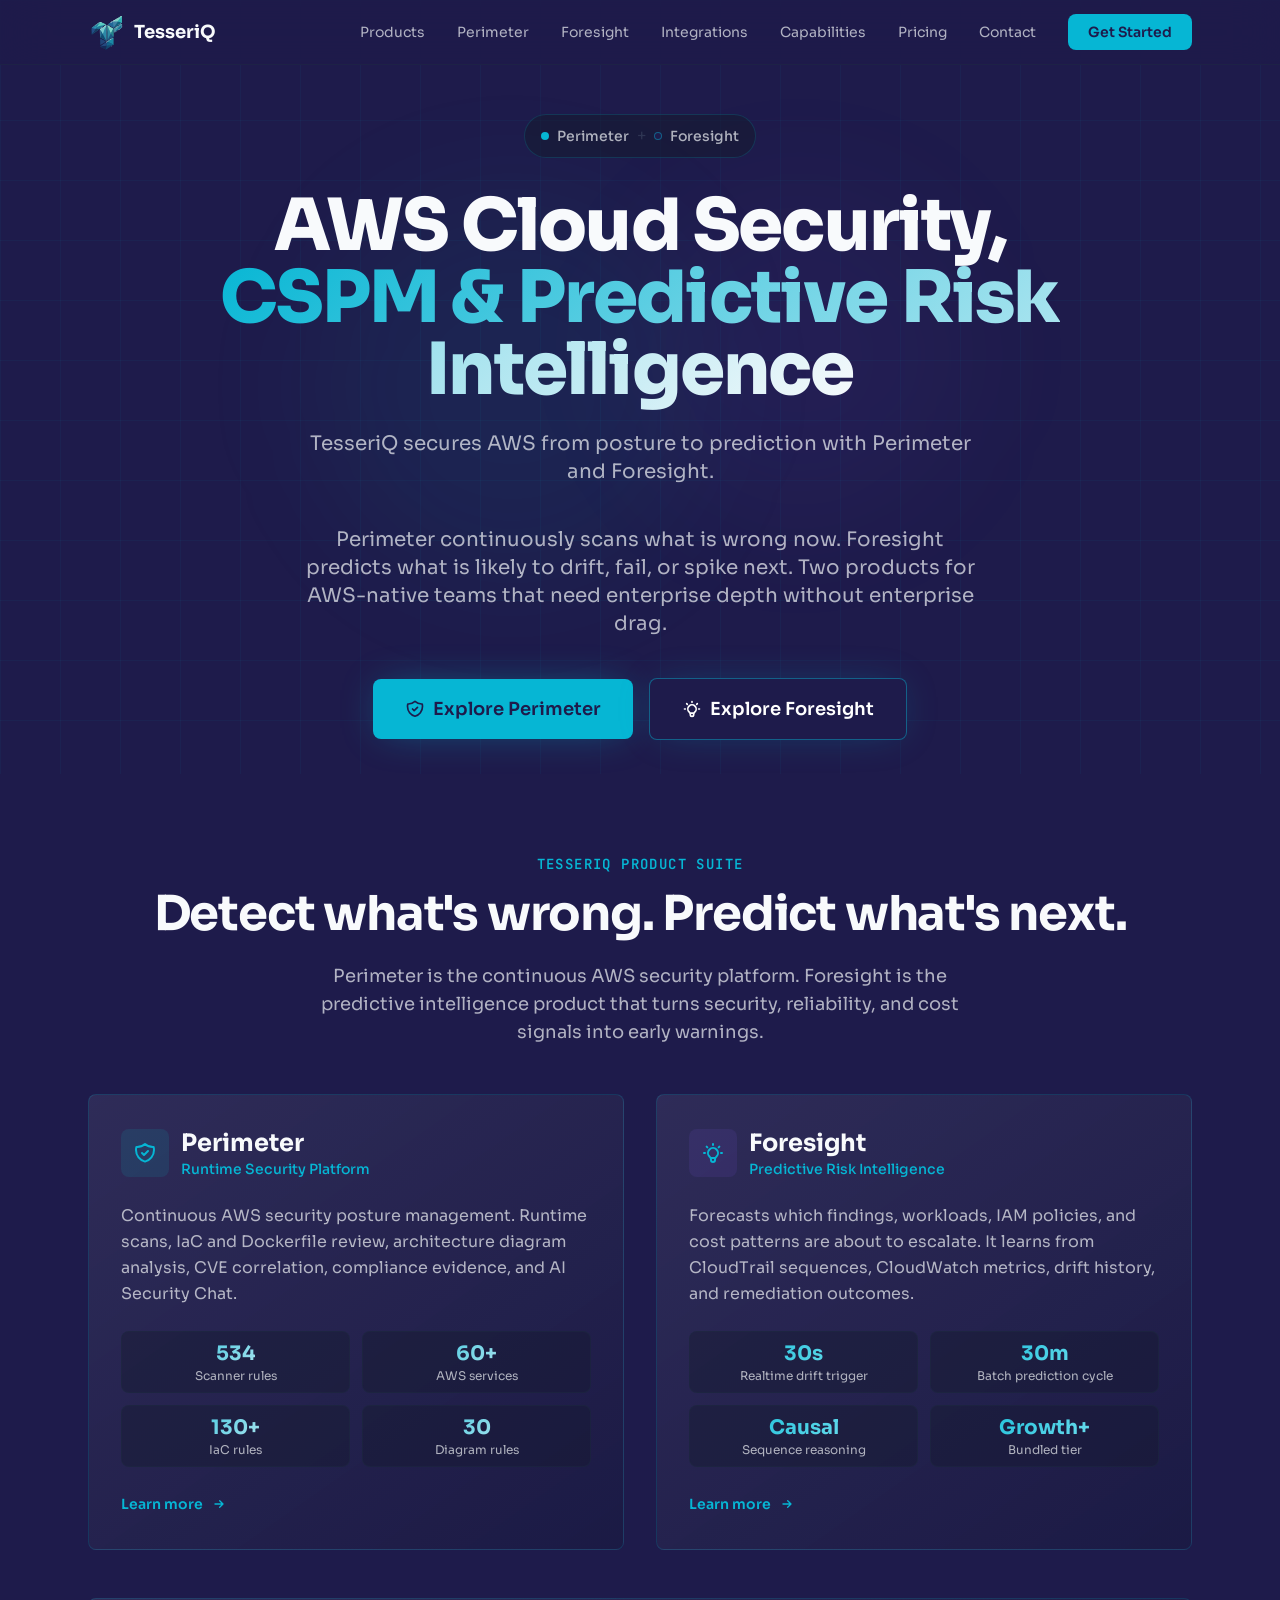
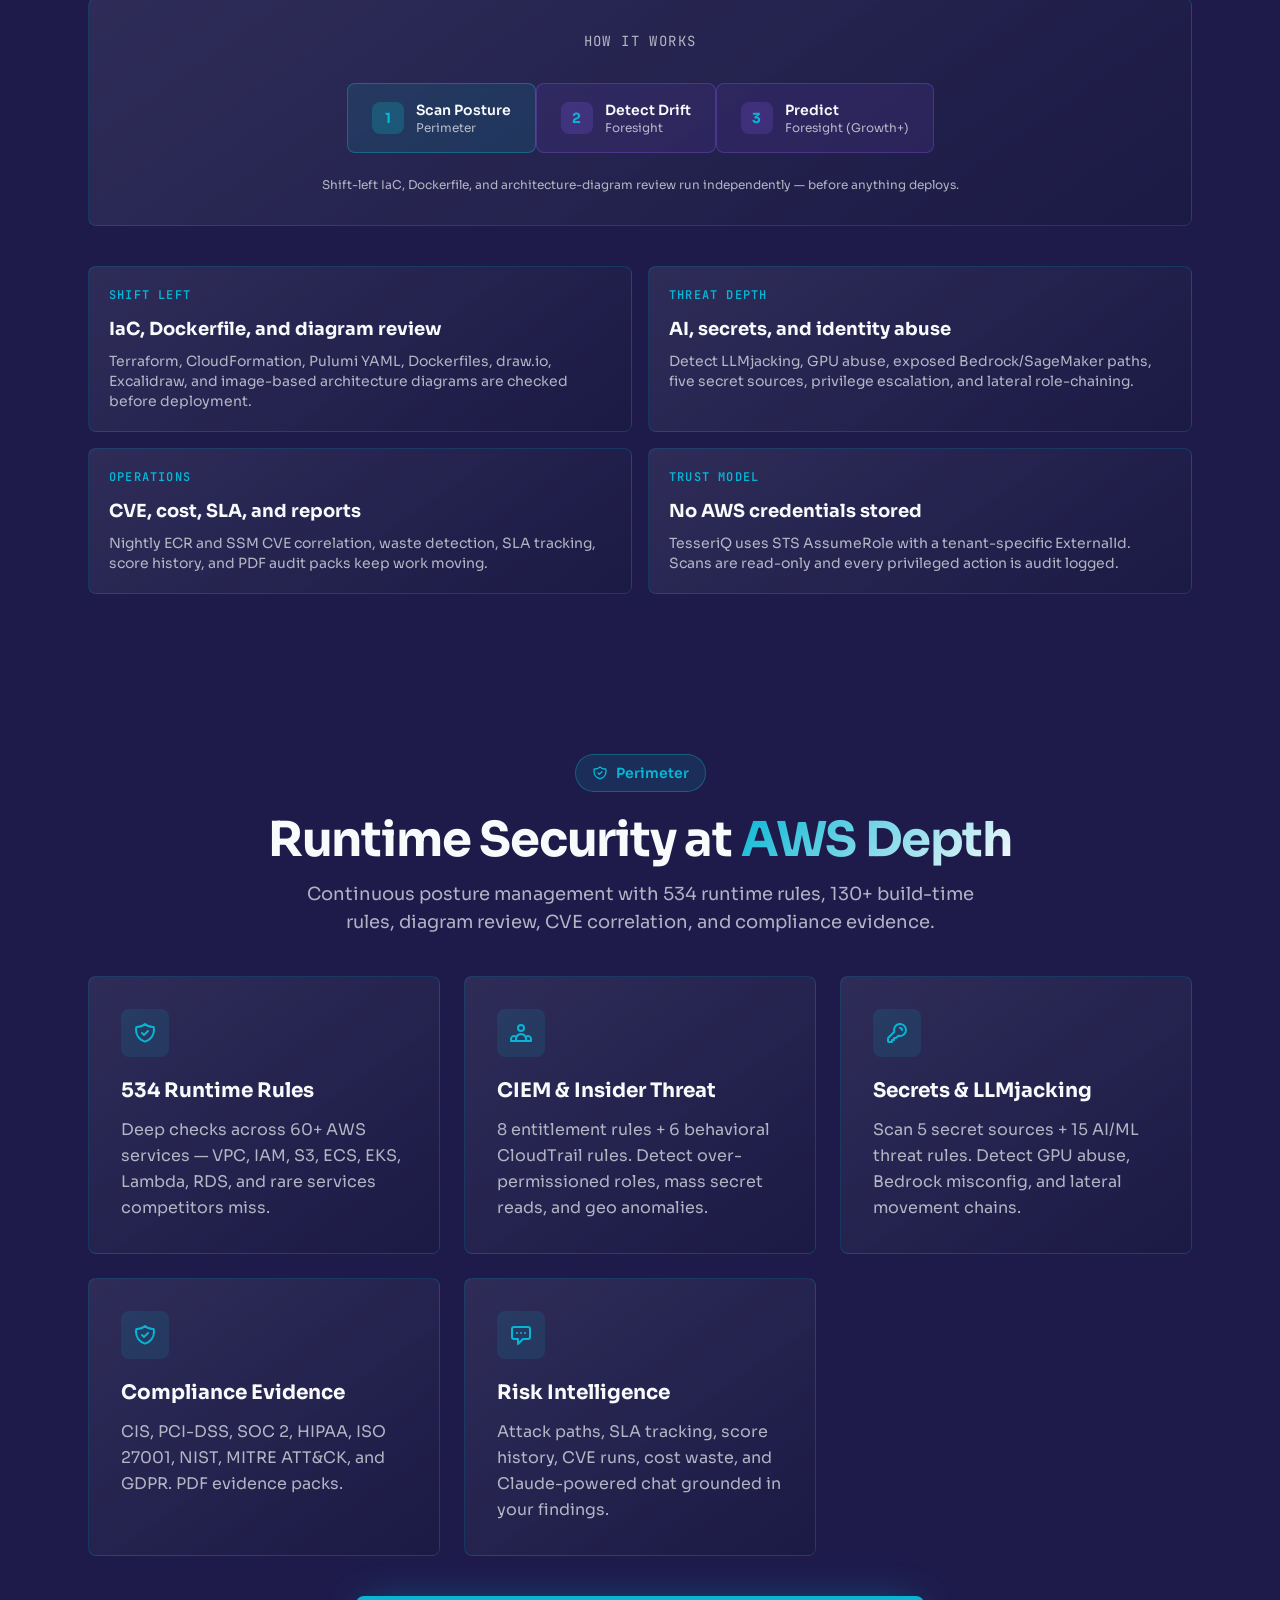
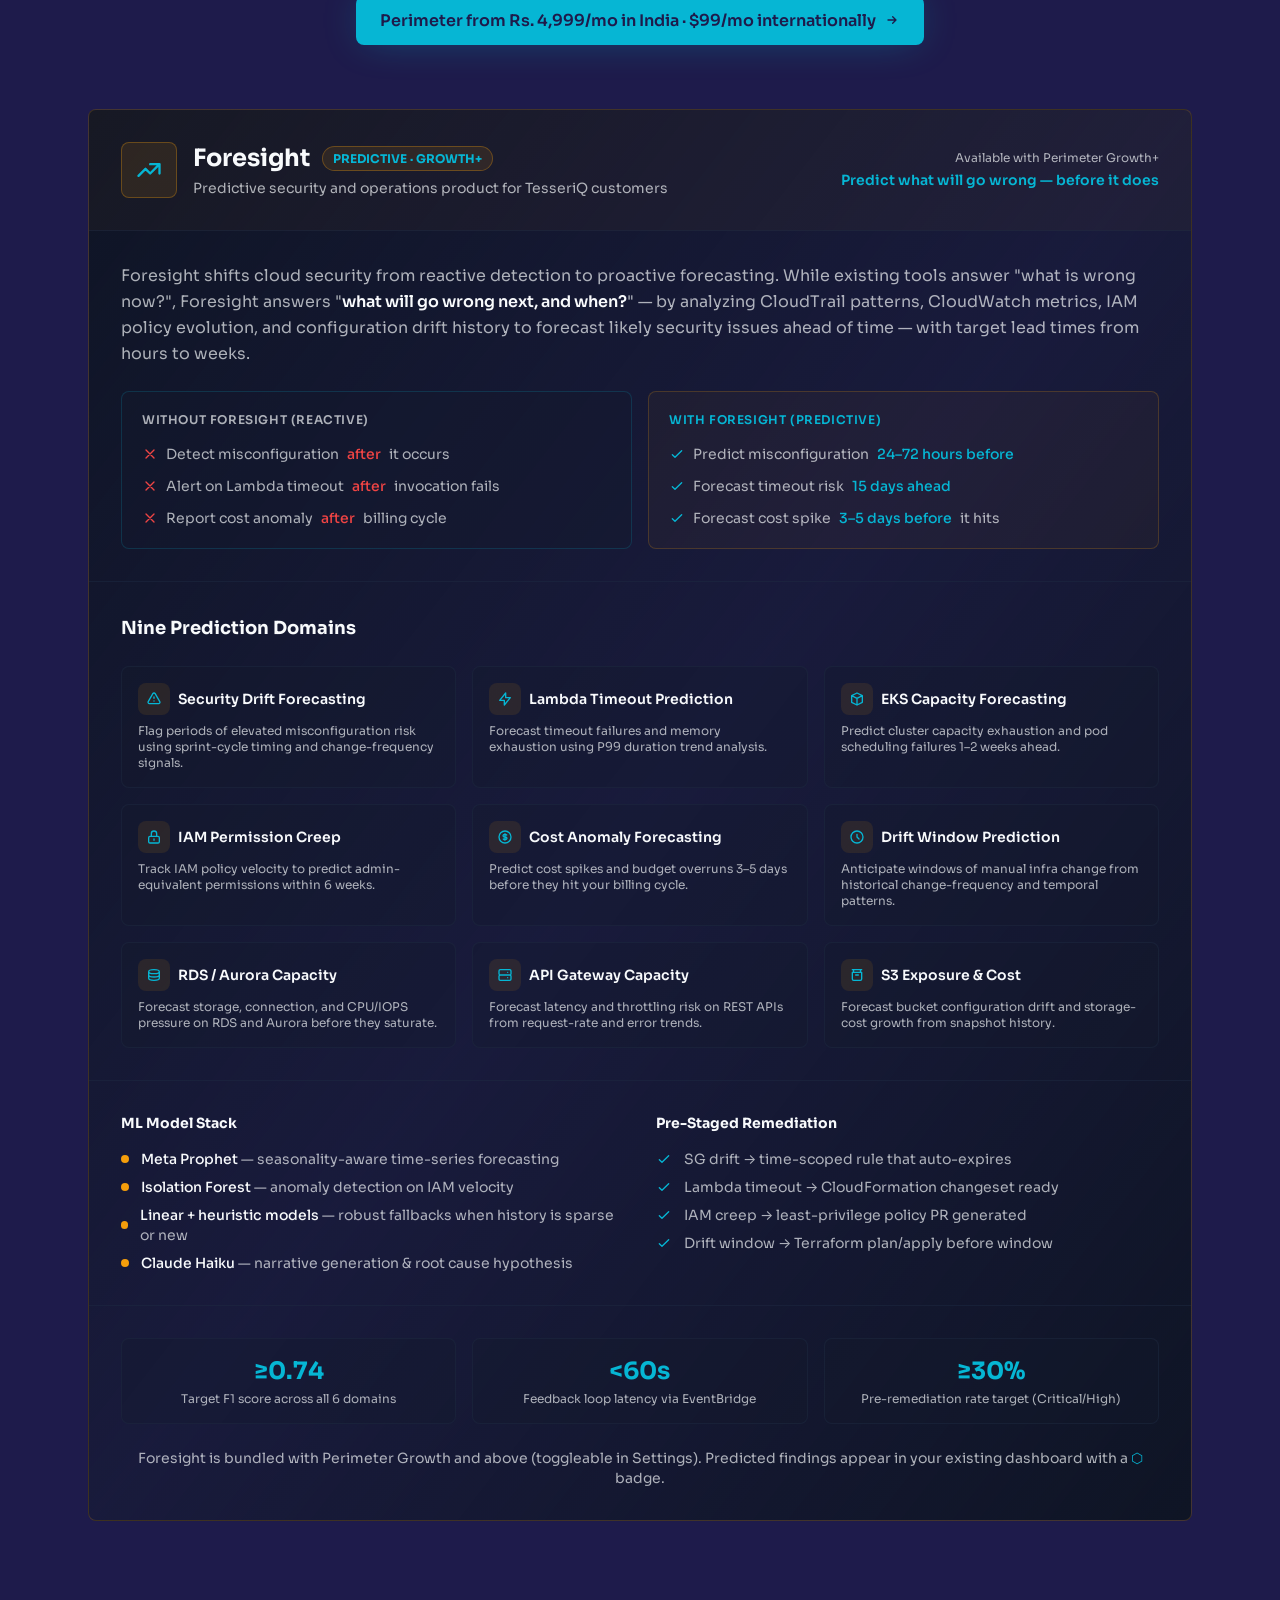
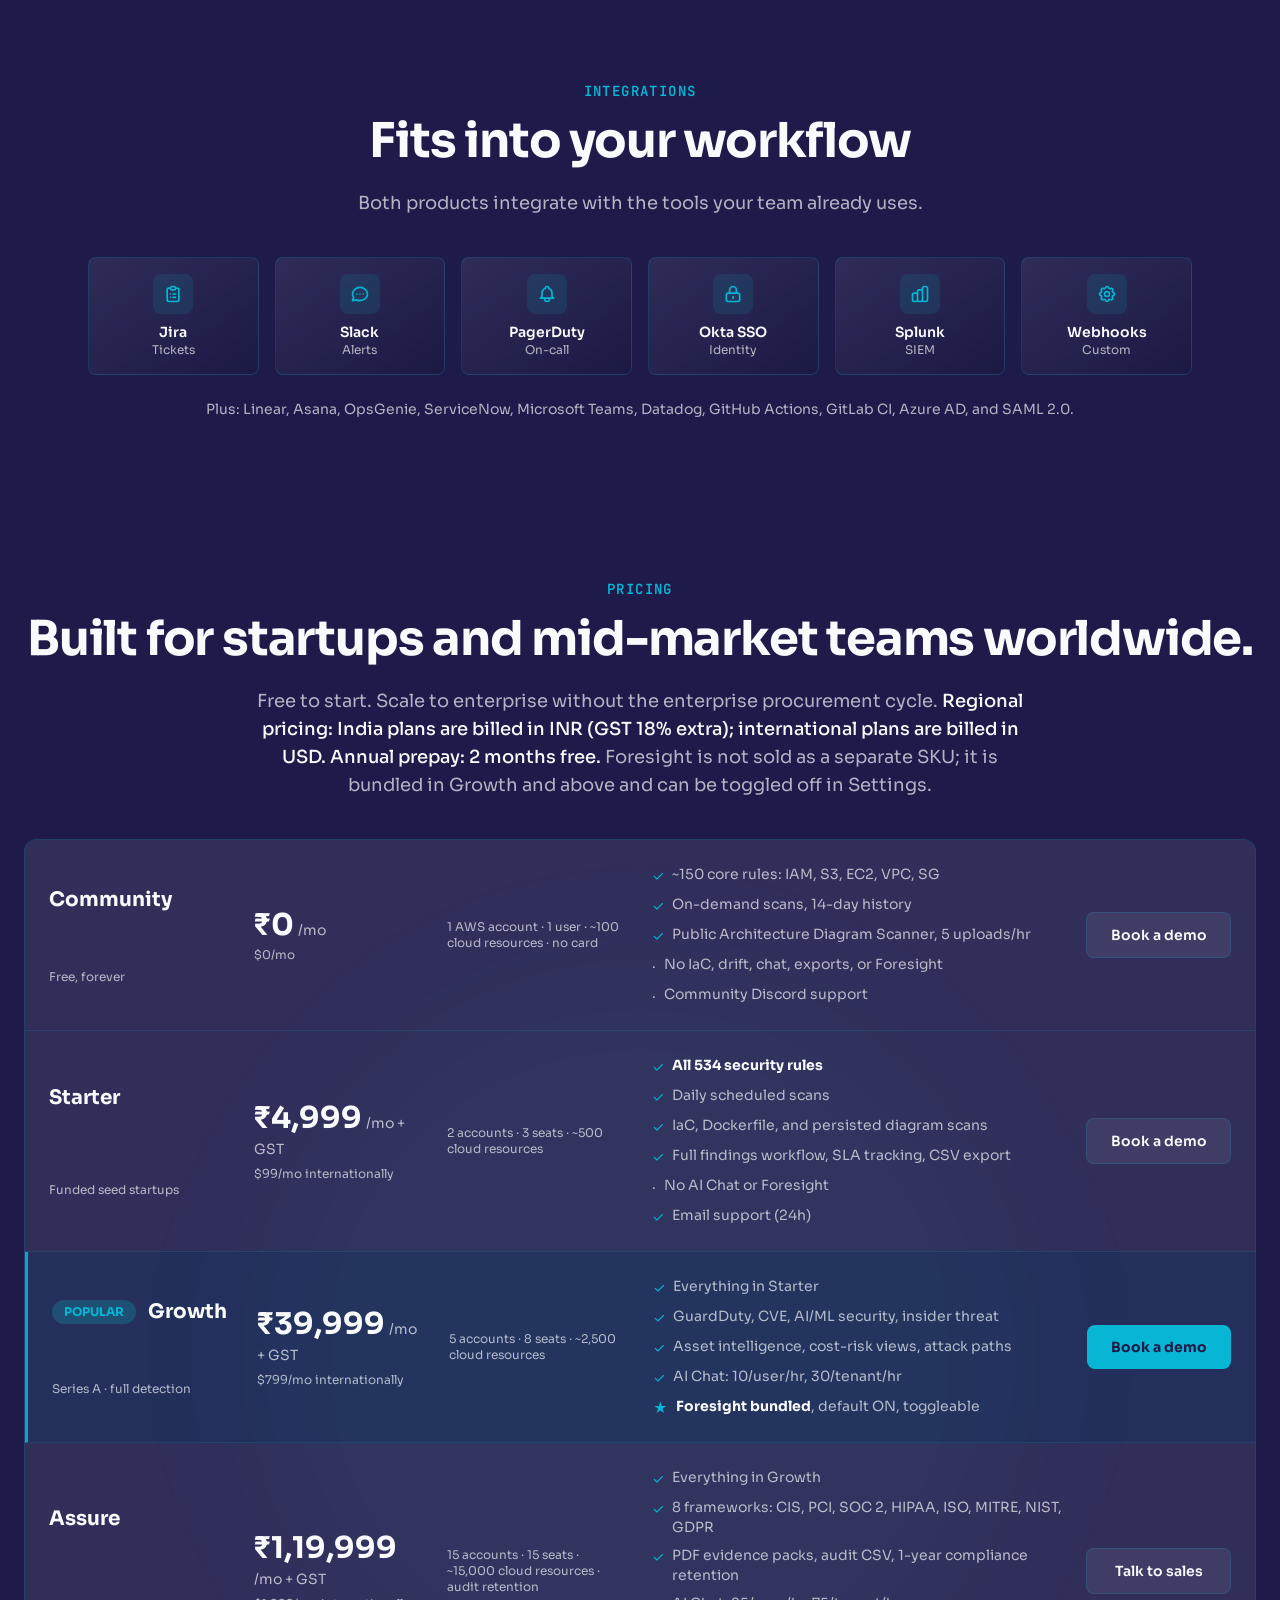
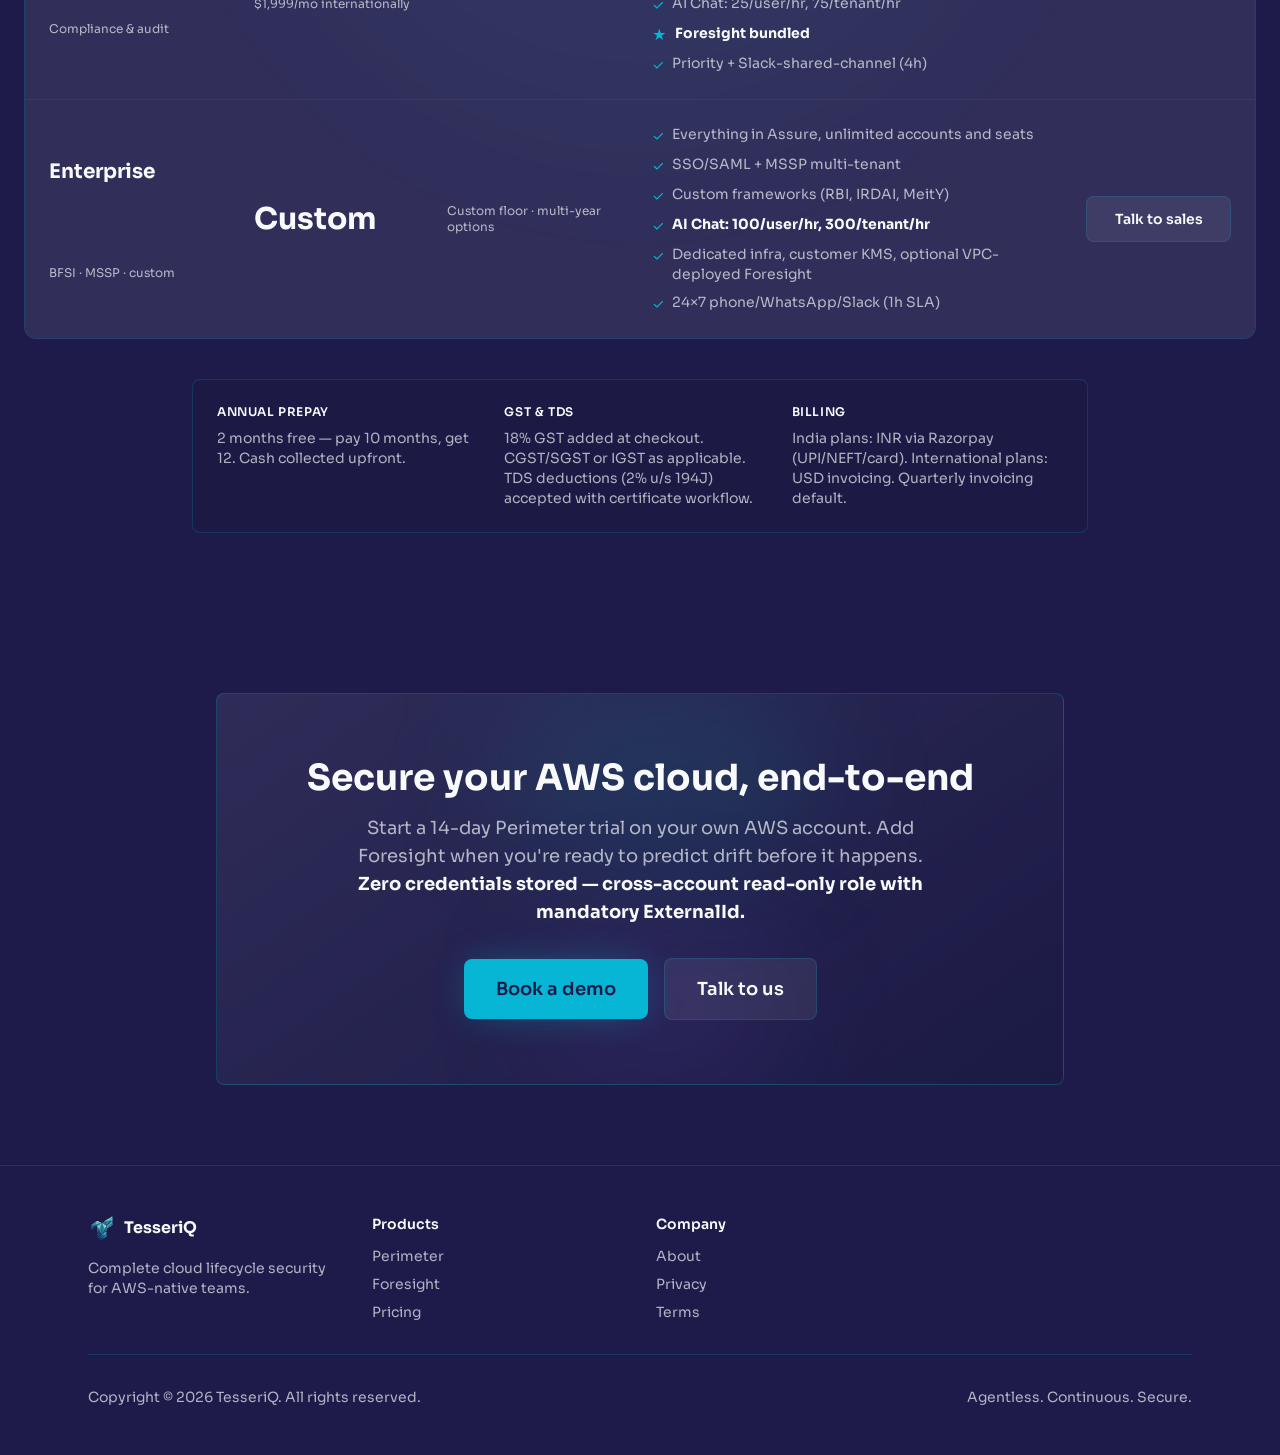
==== index.html @ d0b13634 "Merge content/enterprise-chat-cap" ====
<!DOCTYPE html>
<html lang="en">

<head>
    <meta charset="UTF-8" />
    <meta name="viewport" content="width=device-width, initial-scale=1.0" />
    <title>TesseriQ Cloud Security Platform | AWS CSPM, AI Security & Predictive Risk Intelligence</title>
    <link rel="canonical" href="https://tesseriqcloud.com/" />
    <meta name="description"
        content="TesseriQ builds Perimeter for continuous AWS security posture management and Foresight for predictive cloud risk intelligence." />
    <meta property="og:title" content="TesseriQ Cloud Security Platform" />
    <meta property="og:description"
        content="AWS CSPM, AI Security, Runtime Drift Detection and Predictive Cloud Risk Intelligence." />
    <meta property="og:type" content="website" />
    <meta property="og:url" content="https://tesseriqcloud.com/" />
    <meta property="og:image" content="https://tesseriqcloud.com/tesseriq-og.png" />
    <meta name="twitter:card" content="summary_large_image" />
    <meta name="twitter:title" content="TesseriQ Cloud Security Platform" />
    <meta name="twitter:description" content="AWS CSPM, AI Security & Predictive Cloud Risk Intelligence." />
    <meta name="twitter:image" content="https://tesseriqcloud.com/tesseriq-og.png" />

    <link rel="icon" type="image/svg+xml" href="/tesseriq-mark.svg" />
    <link rel="apple-touch-icon" href="/tesseriq-mark.png" />
    <link rel="preconnect" href="https://fonts.googleapis.com" />
    <link rel="preconnect" href="https://fonts.gstatic.com" crossorigin />
    <link
        href="https://fonts.googleapis.com/css2?family=Sora:wght@400;500;600;700;800&family=Inter:wght@400;500;600;700&family=JetBrains+Mono:wght@400;500;600;700&display=swap"
        rel="stylesheet" />

    <script type="application/ld+json">
    {
    "@context": "https://schema.org",
    "@type": "Organization",
    "name": "TesseriQ",
    "url": "https://tesseriqcloud.com",
    "logo": "https://tesseriqcloud.com/tesseriq-mark.png",
    "description": "AWS cloud security platform with CSPM, AI security and predictive risk intelligence.",
    "sameAs": [
        "https://github.com/thirukguru"
    ]
    }
    </script>

    <style id="tw">
        *,
        :after,
        :before {
            --tw-border-spacing-x: 0;
            --tw-border-spacing-y: 0;
            --tw-translate-x: 0;
            --tw-translate-y: 0;
            --tw-rotate: 0;
            --tw-skew-x: 0;
            --tw-skew-y: 0;
            --tw-scale-x: 1;
            --tw-scale-y: 1;
            --tw-pan-x: ;
            --tw-pan-y: ;
            --tw-pinch-zoom: ;
            --tw-scroll-snap-strictness: proximity;
            --tw-gradient-from-position: ;
            --tw-gradient-via-position: ;
            --tw-gradient-to-position: ;
            --tw-ordinal: ;
            --tw-slashed-zero: ;
            --tw-numeric-figure: ;
            --tw-numeric-spacing: ;
            --tw-numeric-fraction: ;
            --tw-ring-inset: ;
            --tw-ring-offset-width: 0px;
            --tw-ring-offset-color: #fff;
            --tw-ring-color: rgba(59, 130, 246, .5);
            --tw-ring-offset-shadow: 0 0 #0000;
            --tw-ring-shadow: 0 0 #0000;
            --tw-shadow: 0 0 #0000;
            --tw-shadow-colored: 0 0 #0000;
            --tw-blur: ;
            --tw-brightness: ;
            --tw-contrast: ;
            --tw-grayscale: ;
            --tw-hue-rotate: ;
            --tw-invert: ;
            --tw-saturate: ;
            --tw-sepia: ;
            --tw-drop-shadow: ;
            --tw-backdrop-blur: ;
            --tw-backdrop-brightness: ;
            --tw-backdrop-contrast: ;
            --tw-backdrop-grayscale: ;
            --tw-backdrop-hue-rotate: ;
            --tw-backdrop-invert: ;
            --tw-backdrop-opacity: ;
            --tw-backdrop-saturate: ;
            --tw-backdrop-sepia: ;
            --tw-contain-size: ;
            --tw-contain-layout: ;
            --tw-contain-paint: ;
            --tw-contain-style:
        }

        ::backdrop {
            --tw-border-spacing-x: 0;
            --tw-border-spacing-y: 0;
            --tw-translate-x: 0;
            --tw-translate-y: 0;
            --tw-rotate: 0;
            --tw-skew-x: 0;
            --tw-skew-y: 0;
            --tw-scale-x: 1;
            --tw-scale-y: 1;
            --tw-pan-x: ;
            --tw-pan-y: ;
            --tw-pinch-zoom: ;
            --tw-scroll-snap-strictness: proximity;
            --tw-gradient-from-position: ;
            --tw-gradient-via-position: ;
            --tw-gradient-to-position: ;
            --tw-ordinal: ;
            --tw-slashed-zero: ;
            --tw-numeric-figure: ;
            --tw-numeric-spacing: ;
            --tw-numeric-fraction: ;
            --tw-ring-inset: ;
            --tw-ring-offset-width: 0px;
            --tw-ring-offset-color: #fff;
            --tw-ring-color: rgba(59, 130, 246, .5);
            --tw-ring-offset-shadow: 0 0 #0000;
            --tw-ring-shadow: 0 0 #0000;
            --tw-shadow: 0 0 #0000;
            --tw-shadow-colored: 0 0 #0000;
            --tw-blur: ;
            --tw-brightness: ;
            --tw-contrast: ;
            --tw-grayscale: ;
            --tw-hue-rotate: ;
            --tw-invert: ;
            --tw-saturate: ;
            --tw-sepia: ;
            --tw-drop-shadow: ;
            --tw-backdrop-blur: ;
            --tw-backdrop-brightness: ;
            --tw-backdrop-contrast: ;
            --tw-backdrop-grayscale: ;
            --tw-backdrop-hue-rotate: ;
            --tw-backdrop-invert: ;
            --tw-backdrop-opacity: ;
            --tw-backdrop-saturate: ;
            --tw-backdrop-sepia: ;
            --tw-contain-size: ;
            --tw-contain-layout: ;
            --tw-contain-paint: ;
            --tw-contain-style:
        }

        /*! tailwindcss v3.4.17 | MIT License | https://tailwindcss.com*/
        *,
        :after,
        :before {
            box-sizing: border-box;
            border: 0 solid #e5e7eb
        }

        :after,
        :before {
            --tw-content: ""
        }

        :host,
        html {
            line-height: 1.5;
            -webkit-text-size-adjust: 100%;
            -moz-tab-size: 4;
            -o-tab-size: 4;
            tab-size: 4;
            font-family: Sora, Inter, sans-serif;
            font-feature-settings: normal;
            font-variation-settings: normal;
            -webkit-tap-highlight-color: transparent
        }

        body {
            margin: 0;
            line-height: inherit
        }

        hr {
            height: 0;
            color: inherit;
            border-top-width: 1px
        }

        abbr:where([title]) {
            -webkit-text-decoration: underline dotted;
            text-decoration: underline dotted
        }

        h1,
        h2,
        h3,
        h4,
        h5,
        h6 {
            font-size: inherit;
            font-weight: inherit
        }

        a {
            color: inherit;
            text-decoration: inherit
        }

        b,
        strong {
            font-weight: bolder
        }

        code,
        kbd,
        pre,
        samp {
            font-family: JetBrains Mono, monospace;
            font-feature-settings: normal;
            font-variation-settings: normal;
            font-size: 1em
        }

        small {
            font-size: 80%
        }

        sub,
        sup {
            font-size: 75%;
            line-height: 0;
            position: relative;
            vertical-align: baseline
        }

        sub {
            bottom: -.25em
        }

        sup {
            top: -.5em
        }

        table {
            text-indent: 0;
            border-color: inherit;
            border-collapse: collapse
        }

        button,
        input,
        optgroup,
        select,
        textarea {
            font-family: inherit;
            font-feature-settings: inherit;
            font-variation-settings: inherit;
            font-size: 100%;
            font-weight: inherit;
            line-height: inherit;
            letter-spacing: inherit;
            color: inherit;
            margin: 0;
            padding: 0
        }

        button,
        select {
            text-transform: none
        }

        button,
        input:where([type=button]),
        input:where([type=reset]),
        input:where([type=submit]) {
            -webkit-appearance: button;
            background-color: transparent;
            background-image: none
        }

        :-moz-focusring {
            outline: auto
        }

        :-moz-ui-invalid {
            box-shadow: none
        }

        progress {
            vertical-align: baseline
        }

        ::-webkit-inner-spin-button,
        ::-webkit-outer-spin-button {
            height: auto
        }

        [type=search] {
            -webkit-appearance: textfield;
            outline-offset: -2px
        }

        ::-webkit-search-decoration {
            -webkit-appearance: none
        }

        ::-webkit-file-upload-button {
            -webkit-appearance: button;
            font: inherit
        }

        summary {
            display: list-item
        }

        blockquote,
        dd,
        dl,
        figure,
        h1,
        h2,
        h3,
        h4,
        h5,
        h6,
        hr,
        p,
        pre {
            margin: 0
        }

        fieldset {
            margin: 0
        }

        fieldset,
        legend {
            padding: 0
        }

        menu,
        ol,
        ul {
            list-style: none;
            margin: 0;
            padding: 0
        }

        dialog {
            padding: 0
        }

        textarea {
            resize: vertical
        }

        input::-moz-placeholder,
        textarea::-moz-placeholder {
            opacity: 1;
            color: #9ca3af
        }

        input::placeholder,
        textarea::placeholder {
            opacity: 1;
            color: #9ca3af
        }

        [role=button],
        button {
            cursor: pointer
        }

        :disabled {
            cursor: default
        }

        audio,
        canvas,
        embed,
        iframe,
        img,
        object,
        svg,
        video {
            display: block;
            vertical-align: middle
        }

        img,
        video {
            max-width: 100%;
            height: auto
        }

        [hidden]:where(:not([hidden=until-found])) {
            display: none
        }

        .pointer-events-none {
            pointer-events: none
        }

        .visible {
            visibility: visible
        }

        .static {
            position: static
        }

        .fixed {
            position: fixed
        }

        .absolute {
            position: absolute
        }

        .relative {
            position: relative
        }

        .inset-0 {
            inset: 0
        }

        .bottom-0 {
            bottom: 0
        }

        .bottom-1\/3 {
            bottom: 33.333333%
        }

        .left-0 {
            left: 0
        }

        .left-1\/2 {
            left: 50%
        }

        .left-1\/3 {
            left: 33.333333%
        }

        .left-1\/4 {
            left: 25%
        }

        .right-0 {
            right: 0
        }

        .right-1\/3 {
            right: 33.333333%
        }

        .right-1\/4 {
            right: 25%
        }

        .top-0 {
            top: 0
        }

        .top-1\/2 {
            top: 50%
        }

        .top-1\/3 {
            top: 33.333333%
        }

        .top-1\/4 {
            top: 25%
        }

        .z-10 {
            z-index: 10
        }

        .z-50 {
            z-index: 50
        }

        .mx-auto {
            margin-left: auto;
            margin-right: auto
        }

        .my-3 {
            margin-top: .75rem;
            margin-bottom: .75rem
        }

        .mb-1 {
            margin-bottom: .25rem
        }

        .mb-10 {
            margin-bottom: 2.5rem
        }

        .mb-12 {
            margin-bottom: 3rem
        }

        .mb-16 {
            margin-bottom: 4rem
        }

        .mb-2 {
            margin-bottom: .5rem
        }

        .mb-20 {
            margin-bottom: 5rem
        }

        .mb-3 {
            margin-bottom: .75rem
        }

        .mb-4 {
            margin-bottom: 1rem
        }

        .mb-5 {
            margin-bottom: 1.25rem
        }

        .mb-6 {
            margin-bottom: 1.5rem
        }

        .mb-8 {
            margin-bottom: 2rem
        }

        .ml-1 {
            margin-left: .25rem
        }

        .mr-1 {
            margin-right: .25rem
        }

        .mt-0\.5 {
            margin-top: .125rem
        }

        .mt-1 {
            margin-top: .25rem
        }

        .mt-10 {
            margin-top: 2.5rem
        }

        .mt-16 {
            margin-top: 4rem
        }

        .mt-2 {
            margin-top: .5rem
        }

        .mt-24 {
            margin-top: 6rem
        }

        .mt-4 {
            margin-top: 1rem
        }

        .mt-6 {
            margin-top: 1.5rem
        }

        .block {
            display: block
        }

        .inline-block {
            display: inline-block
        }

        .flex {
            display: flex
        }

        .inline-flex {
            display: inline-flex
        }

        .grid {
            display: grid
        }

        .hidden {
            display: none
        }

        .h-10 {
            height: 2.5rem
        }

        .h-12 {
            height: 3rem
        }

        .h-14 {
            height: 3.5rem
        }

        .h-16 {
            height: 4rem
        }

        .h-2 {
            height: .5rem
        }

        .h-4 {
            height: 1rem
        }

        .h-40 {
            height: 10rem
        }

        .h-5 {
            height: 1.25rem
        }

        .h-6 {
            height: 1.5rem
        }

        .h-7 {
            height: 1.75rem
        }

        .h-8 {
            height: 2rem
        }

        .h-80 {
            height: 20rem
        }

        .h-96 {
            height: 24rem
        }

        .h-\[800px\] {
            height: 800px
        }

        .h-px {
            height: 1px
        }

        .min-h-screen {
            min-height: 100vh
        }

        .w-10 {
            width: 2.5rem
        }

        .w-12 {
            width: 3rem
        }

        .w-14 {
            width: 3.5rem
        }

        .w-16 {
            width: 4rem
        }

        .w-2 {
            width: .5rem
        }

        .w-4 {
            width: 1rem
        }

        .w-5 {
            width: 1.25rem
        }

        .w-6 {
            width: 1.5rem
        }

        .w-60 {
            width: 15rem
        }

        .w-7 {
            width: 1.75rem
        }

        .w-8 {
            width: 2rem
        }

        .w-80 {
            width: 20rem
        }

        .w-96 {
            width: 24rem
        }

        .w-\[800px\] {
            width: 800px
        }

        .w-full {
            width: 100%
        }

        .max-w-2xl {
            max-width: 42rem
        }

        .max-w-3xl {
            max-width: 48rem
        }

        .max-w-4xl {
            max-width: 56rem
        }

        .max-w-5xl {
            max-width: 64rem
        }

        .max-w-6xl {
            max-width: 72rem
        }

        .max-w-lg {
            max-width: 32rem
        }

        .max-w-xl {
            max-width: 36rem
        }

        .flex-1 {
            flex: 1 1 0%
        }

        .shrink-0 {
            flex-shrink: 0
        }

        .-translate-x-1\/2 {
            --tw-translate-x: -50%
        }

        .-translate-x-1\/2,
        .-translate-y-1\/2 {
            transform: translate(var(--tw-translate-x), var(--tw-translate-y)) rotate(var(--tw-rotate)) skewX(var(--tw-skew-x)) skewY(var(--tw-skew-y)) scaleX(var(--tw-scale-x)) scaleY(var(--tw-scale-y))
        }

        .-translate-y-1\/2 {
            --tw-translate-y: -50%
        }

        .rotate-0 {
            --tw-rotate: 0deg
        }

        .rotate-0,
        .transform {
            transform: translate(var(--tw-translate-x), var(--tw-translate-y)) rotate(var(--tw-rotate)) skewX(var(--tw-skew-x)) skewY(var(--tw-skew-y)) scaleX(var(--tw-scale-x)) scaleY(var(--tw-scale-y))
        }

        @keyframes fade-up {
            0% {
                opacity: 0;
                transform: translateY(24px)
            }

            to {
                opacity: 1;
                transform: translateY(0)
            }
        }

        .animate-fade-up {
            animation: fade-up .7s ease-out forwards
        }

        .grid-cols-2 {
            grid-template-columns: repeat(2, minmax(0, 1fr))
        }

        .flex-col {
            flex-direction: column
        }

        .items-start {
            align-items: flex-start
        }

        .items-center {
            align-items: center
        }

        .justify-center {
            justify-content: center
        }

        .justify-between {
            justify-content: space-between
        }

        .gap-2 {
            gap: .5rem
        }

        .gap-3 {
            gap: .75rem
        }

        .gap-4 {
            gap: 1rem
        }

        .gap-6 {
            gap: 1.5rem
        }

        .gap-8 {
            gap: 2rem
        }

        .space-y-2>:not([hidden])~:not([hidden]) {
            --tw-space-y-reverse: 0;
            margin-top: calc(.5rem*(1 - var(--tw-space-y-reverse)));
            margin-bottom: calc(.5rem*var(--tw-space-y-reverse))
        }

        .space-y-3>:not([hidden])~:not([hidden]) {
            --tw-space-y-reverse: 0;
            margin-top: calc(.75rem*(1 - var(--tw-space-y-reverse)));
            margin-bottom: calc(.75rem*var(--tw-space-y-reverse))
        }

        .overflow-hidden {
            overflow: hidden
        }

        .rounded {
            border-radius: .25rem
        }

        .rounded-2xl {
            border-radius: 1rem
        }

        .rounded-full {
            border-radius: 9999px
        }

        .rounded-lg {
            border-radius: .5rem
        }

        .rounded-xl {
            border-radius: .75rem
        }

        .rounded-bl-lg {
            border-bottom-left-radius: .5rem
        }

        .border {
            border-width: 1px
        }

        .border-2 {
            border-width: 2px
        }

        .border-b {
            border-bottom-width: 1px
        }

        .border-t {
            border-top-width: 1px
        }

        .border-amber {
            --tw-border-opacity: 1;
            border-color: rgb(245 158 11/var(--tw-border-opacity, 1))
        }

        .border-amber\/20 {
            border-color: rgba(245, 158, 11, .2)
        }

        .border-amber\/30 {
            border-color: rgba(245, 158, 11, .3)
        }

        .border-border {
            --tw-border-opacity: 1;
            border-color: rgb(30 42 66/var(--tw-border-opacity, 1))
        }

        .border-border\/50 {
            border-color: rgba(30, 42, 66, .5)
        }

        .border-cyan {
            --tw-border-opacity: 1;
            border-color: rgb(6 214 214/var(--tw-border-opacity, 1))
        }

        .border-cyan\/20 {
            border-color: rgba(6, 214, 214, .2)
        }

        .border-cyan\/30 {
            border-color: rgba(6, 214, 214, .3)
        }

        .border-green-500\/20 {
            border-color: rgba(34, 197, 94, .2)
        }

        .border-green-500\/30 {
            border-color: rgba(34, 197, 94, .3)
        }

        .border-purple {
            --tw-border-opacity: 1;
            border-color: rgb(139 92 246/var(--tw-border-opacity, 1))
        }

        .border-purple\/20 {
            border-color: rgba(139, 92, 246, .2)
        }

        .border-purple\/30 {
            border-color: rgba(139, 92, 246, .3)
        }

        .bg-amber {
            --tw-bg-opacity: 1;
            background-color: rgb(245 158 11/var(--tw-bg-opacity, 1))
        }

        .bg-amber\/10 {
            background-color: rgba(245, 158, 11, .1)
        }

        .bg-amber\/20 {
            background-color: rgba(245, 158, 11, .2)
        }

        .bg-amber\/30 {
            background-color: rgba(245, 158, 11, .3)
        }

        .bg-amber\/\[0\.02\] {
            background-color: rgba(245, 158, 11, .02)
        }

        .bg-amber\/\[0\.03\] {
            background-color: rgba(245, 158, 11, .03)
        }

        .bg-amber\/\[0\.04\] {
            background-color: rgba(245, 158, 11, .04)
        }

        .bg-bg\/80 {
            background-color: rgba(10, 15, 26, .8)
        }

        .bg-cyan {
            --tw-bg-opacity: 1;
            background-color: rgb(6 214 214/var(--tw-bg-opacity, 1))
        }

        .bg-cyan\/10 {
            background-color: rgba(6, 214, 214, .1)
        }

        .bg-cyan\/20 {
            background-color: rgba(6, 214, 214, .2)
        }

        .bg-cyan\/5 {
            background-color: rgba(6, 214, 214, .05)
        }

        .bg-cyan\/\[0\.02\] {
            background-color: rgba(6, 214, 214, .02)
        }

        .bg-cyan\/\[0\.03\] {
            background-color: rgba(6, 214, 214, .03)
        }

        .bg-cyan\/\[0\.08\] {
            background-color: rgba(6, 214, 214, .08)
        }

        .bg-green-400 {
            --tw-bg-opacity: 1;
            background-color: rgb(74 222 128/var(--tw-bg-opacity, 1))
        }

        .bg-green-500\/10 {
            background-color: rgba(34, 197, 94, .1)
        }

        .bg-green-500\/\[0\.04\] {
            background-color: rgba(34, 197, 94, .04)
        }

        .bg-green-500\/\[0\.06\] {
            background-color: rgba(34, 197, 94, .06)
        }

        .bg-purple {
            --tw-bg-opacity: 1;
            background-color: rgb(139 92 246/var(--tw-bg-opacity, 1))
        }

        .bg-purple\/10 {
            background-color: rgba(139, 92, 246, .1)
        }

        .bg-purple\/20 {
            background-color: rgba(139, 92, 246, .2)
        }

        .bg-purple\/5 {
            background-color: rgba(139, 92, 246, .05)
        }

        .bg-purple\/\[0\.02\] {
            background-color: rgba(139, 92, 246, .02)
        }

        .bg-purple\/\[0\.04\] {
            background-color: rgba(139, 92, 246, .04)
        }

        .bg-surface-alt {
            --tw-bg-opacity: 1;
            background-color: rgb(20 27 45/var(--tw-bg-opacity, 1))
        }

        .bg-surface-alt\/20 {
            background-color: rgba(20, 27, 45, .2)
        }

        .bg-surface-alt\/30 {
            background-color: rgba(20, 27, 45, .3)
        }

        .bg-surface-alt\/40 {
            background-color: rgba(20, 27, 45, .4)
        }

        .bg-surface-alt\/50 {
            background-color: rgba(20, 27, 45, .5)
        }

        .bg-gradient-to-br {
            background-image: linear-gradient(to bottom right, var(--tw-gradient-stops))
        }

        .from-surface {
            --tw-gradient-from: #0f1525 var(--tw-gradient-from-position);
            --tw-gradient-to: rgba(15, 21, 37, 0) var(--tw-gradient-to-position);
            --tw-gradient-stops: var(--tw-gradient-from), var(--tw-gradient-to)
        }

        .via-surface-alt\/50 {
            --tw-gradient-to: rgba(20, 27, 45, 0) var(--tw-gradient-to-position);
            --tw-gradient-stops: var(--tw-gradient-from), rgba(20, 27, 45, .5) var(--tw-gradient-via-position), var(--tw-gradient-to)
        }

        .to-surface {
            --tw-gradient-to: #0f1525 var(--tw-gradient-to-position)
        }

        .p-12 {
            padding: 3rem
        }

        .p-4 {
            padding: 1rem
        }

        .p-5 {
            padding: 1.25rem
        }

        .p-6 {
            padding: 1.5rem
        }

        .p-8 {
            padding: 2rem
        }

        .px-2 {
            padding-left: .5rem;
            padding-right: .5rem
        }

        .px-2\.5 {
            padding-left: .625rem;
            padding-right: .625rem
        }

        .px-3 {
            padding-left: .75rem;
            padding-right: .75rem
        }

        .px-4 {
            padding-left: 1rem;
            padding-right: 1rem
        }

        .px-5 {
            padding-left: 1.25rem;
            padding-right: 1.25rem
        }

        .px-6 {
            padding-left: 1.5rem;
            padding-right: 1.5rem
        }

        .px-8 {
            padding-left: 2rem;
            padding-right: 2rem
        }

        .py-0\.5 {
            padding-top: .125rem;
            padding-bottom: .125rem
        }

        .py-1 {
            padding-top: .25rem;
            padding-bottom: .25rem
        }

        .py-12 {
            padding-top: 3rem;
            padding-bottom: 3rem
        }

        .py-2 {
            padding-top: .5rem;
            padding-bottom: .5rem
        }

        .py-3 {
            padding-top: .75rem;
            padding-bottom: .75rem
        }

        .py-32 {
            padding-top: 8rem;
            padding-bottom: 8rem
        }

        .py-4 {
            padding-top: 1rem;
            padding-bottom: 1rem
        }

        .pt-20 {
            padding-top: 5rem
        }

        .pt-8 {
            padding-top: 2rem
        }

        .text-center {
            text-align: center
        }

        .text-right {
            text-align: right
        }

        .font-mono {
            font-family: JetBrains Mono, monospace
        }

        .text-2xl {
            font-size: 1.5rem;
            line-height: 2rem
        }

        .text-3xl {
            font-size: 1.875rem;
            line-height: 2.25rem
        }

        .text-4xl {
            font-size: 2.25rem;
            line-height: 2.5rem
        }

        .text-5xl {
            font-size: 3rem;
            line-height: 1
        }

        .text-lg {
            font-size: 1.125rem;
            line-height: 1.75rem
        }

        .text-sm {
            font-size: .875rem;
            line-height: 1.25rem
        }

        .text-xl {
            font-size: 1.25rem;
            line-height: 1.75rem
        }

        .text-xs {
            font-size: .75rem;
            line-height: 1rem
        }

        .font-black {
            font-weight: 900
        }

        .font-bold {
            font-weight: 700
        }

        .font-medium {
            font-weight: 500
        }

        .font-normal {
            font-weight: 400
        }

        .font-semibold {
            font-weight: 600
        }

        .uppercase {
            text-transform: uppercase
        }

        .leading-relaxed {
            line-height: 1.625
        }

        .tracking-tight {
            letter-spacing: -.025em
        }

        .tracking-wider {
            letter-spacing: .05em
        }

        .tracking-widest {
            letter-spacing: .1em
        }

        .text-amber {
            --tw-text-opacity: 1;
            color: rgb(245 158 11/var(--tw-text-opacity, 1))
        }

        .text-bg {
            --tw-text-opacity: 1;
            color: rgb(10 15 26/var(--tw-text-opacity, 1))
        }

        .text-cyan {
            --tw-text-opacity: 1;
            color: rgb(6 214 214/var(--tw-text-opacity, 1))
        }

        .text-green-400 {
            --tw-text-opacity: 1;
            color: rgb(74 222 128/var(--tw-text-opacity, 1))
        }

        .text-purple {
            --tw-text-opacity: 1;
            color: rgb(139 92 246/var(--tw-text-opacity, 1))
        }

        .text-red {
            --tw-text-opacity: 1;
            color: rgb(239 68 68/var(--tw-text-opacity, 1))
        }

        .text-text-muted {
            --tw-text-opacity: 1;
            color: rgb(100 116 139/var(--tw-text-opacity, 1))
        }

        .text-text-muted\/30 {
            color: rgba(100, 116, 139, .3)
        }

        .text-text-primary {
            --tw-text-opacity: 1;
            color: rgb(226 232 240/var(--tw-text-opacity, 1))
        }

        .text-white {
            --tw-text-opacity: 1;
            color: rgb(255 255 255/var(--tw-text-opacity, 1))
        }

        .antialiased {
            -webkit-font-smoothing: antialiased;
            -moz-osx-font-smoothing: grayscale
        }

        .opacity-20 {
            opacity: .2
        }

        .opacity-40 {
            opacity: .4
        }

        .blur {
            --tw-blur: blur(8px)
        }

        .blur,
        .blur-3xl {
            filter: var(--tw-blur) var(--tw-brightness) var(--tw-contrast) var(--tw-grayscale) var(--tw-hue-rotate) var(--tw-invert) var(--tw-saturate) var(--tw-sepia) var(--tw-drop-shadow)
        }

        .blur-3xl {
            --tw-blur: blur(64px)
        }

        .backdrop-blur {
            --tw-backdrop-blur: blur(8px)
        }

        .backdrop-blur,
        .backdrop-blur-xl {
            -webkit-backdrop-filter: var(--tw-backdrop-blur) var(--tw-backdrop-brightness) var(--tw-backdrop-contrast) var(--tw-backdrop-grayscale) var(--tw-backdrop-hue-rotate) var(--tw-backdrop-invert) var(--tw-backdrop-opacity) var(--tw-backdrop-saturate) var(--tw-backdrop-sepia);
            backdrop-filter: var(--tw-backdrop-blur) var(--tw-backdrop-brightness) var(--tw-backdrop-contrast) var(--tw-backdrop-grayscale) var(--tw-backdrop-hue-rotate) var(--tw-backdrop-invert) var(--tw-backdrop-opacity) var(--tw-backdrop-saturate) var(--tw-backdrop-sepia)
        }

        .backdrop-blur-xl {
            --tw-backdrop-blur: blur(24px)
        }

        .backdrop-filter {
            -webkit-backdrop-filter: var(--tw-backdrop-blur) var(--tw-backdrop-brightness) var(--tw-backdrop-contrast) var(--tw-backdrop-grayscale) var(--tw-backdrop-hue-rotate) var(--tw-backdrop-invert) var(--tw-backdrop-opacity) var(--tw-backdrop-saturate) var(--tw-backdrop-sepia);
            backdrop-filter: var(--tw-backdrop-blur) var(--tw-backdrop-brightness) var(--tw-backdrop-contrast) var(--tw-backdrop-grayscale) var(--tw-backdrop-hue-rotate) var(--tw-backdrop-invert) var(--tw-backdrop-opacity) var(--tw-backdrop-saturate) var(--tw-backdrop-sepia)
        }

        .transition {
            transition-property: color, background-color, border-color, text-decoration-color, fill, stroke, opacity, box-shadow, transform, filter, -webkit-backdrop-filter;
            transition-property: color, background-color, border-color, text-decoration-color, fill, stroke, opacity, box-shadow, transform, filter, backdrop-filter;
            transition-property: color, background-color, border-color, text-decoration-color, fill, stroke, opacity, box-shadow, transform, filter, backdrop-filter, -webkit-backdrop-filter;
            transition-timing-function: cubic-bezier(.4, 0, .2, 1);
            transition-duration: .15s
        }

        .transition-all {
            transition-property: all;
            transition-timing-function: cubic-bezier(.4, 0, .2, 1);
            transition-duration: .15s
        }

        .transition-colors {
            transition-property: color, background-color, border-color, text-decoration-color, fill, stroke;
            transition-timing-function: cubic-bezier(.4, 0, .2, 1);
            transition-duration: .15s
        }

        .transition-opacity {
            transition-property: opacity;
            transition-timing-function: cubic-bezier(.4, 0, .2, 1);
            transition-duration: .15s
        }

        .duration-300 {
            transition-duration: .3s
        }

        .ease-out {
            transition-timing-function: cubic-bezier(0, 0, .2, 1)
        }

        .hover\:border-amber\/30:hover {
            border-color: rgba(245, 158, 11, .3)
        }

        .hover\:border-amber\/40:hover {
            border-color: rgba(245, 158, 11, .4)
        }

        .hover\:border-cyan\/30:hover {
            border-color: rgba(6, 214, 214, .3)
        }

        .hover\:border-cyan\/40:hover {
            border-color: rgba(6, 214, 214, .4)
        }

        .hover\:border-purple\/30:hover {
            border-color: rgba(139, 92, 246, .3)
        }

        .hover\:border-purple\/40:hover {
            border-color: rgba(139, 92, 246, .4)
        }

        .hover\:bg-surface-alt\/80:hover {
            background-color: rgba(20, 27, 45, .8)
        }

        .hover\:text-text-primary:hover {
            --tw-text-opacity: 1;
            color: rgb(226 232 240/var(--tw-text-opacity, 1))
        }

        .hover\:underline:hover {
            text-decoration-line: underline
        }

        .hover\:opacity-80:hover {
            opacity: .8
        }

        .hover\:opacity-90:hover {
            opacity: .9
        }

        .group:hover .group-hover\:bg-cyan\/20 {
            background-color: rgba(6, 214, 214, .2)
        }

        .group:hover .group-hover\:bg-purple\/20 {
            background-color: rgba(139, 92, 246, .2)
        }

        @media (min-width:640px) {
            .sm\:flex-row {
                flex-direction: row
            }
        }

        @media (min-width:768px) {
            .md\:block {
                display: block
            }

            .md\:flex {
                display: flex
            }

            .md\:grid-cols-2 {
                grid-template-columns: repeat(2, minmax(0, 1fr))
            }

            .md\:grid-cols-3 {
                grid-template-columns: repeat(3, minmax(0, 1fr))
            }

            .md\:grid-cols-4 {
                grid-template-columns: repeat(4, minmax(0, 1fr))
            }

            .md\:grid-cols-5 {
                grid-template-columns: repeat(5, minmax(0, 1fr))
            }

            .md\:flex-row {
                flex-direction: row
            }

            .md\:items-center {
                align-items: center
            }

            .md\:justify-between {
                justify-content: space-between
            }

            .md\:gap-0 {
                gap: 0
            }

            .md\:p-16 {
                padding: 4rem
            }

            .md\:text-4xl {
                font-size: 2.25rem;
                line-height: 2.5rem
            }

            .md\:text-5xl {
                font-size: 3rem;
                line-height: 1
            }

            .md\:text-7xl {
                font-size: 4.5rem;
                line-height: 1
            }

            .md\:text-xl {
                font-size: 1.25rem;
                line-height: 1.75rem
            }
        }

        @media (min-width:1024px) {
            .lg\:grid-cols-3 {
                grid-template-columns: repeat(3, minmax(0, 1fr))
            }

            .lg\:grid-cols-6 {
                grid-template-columns: repeat(6, minmax(0, 1fr))
            }
        }
    </style>
    <style>
        * {
            box-sizing: border-box;
            margin: 0;
            padding: 0;
        }

        body {
            background: #1E1B4B;
            color: #F8FAFC;
            font-family: 'Sora', 'Inter', -apple-system, BlinkMacSystemFont, 'Segoe UI', sans-serif;
            -webkit-font-smoothing: antialiased;
            -webkit-text-size-adjust: 100%;
            line-height: 1.6;
            overflow-x: hidden;
        }

        .font-mono {
            font-family: 'JetBrains Mono', monospace;
        }

        .bg-grid {
            background-image: linear-gradient(rgba(6, 182, 212, 0.12) 1px, transparent 1px), linear-gradient(90deg, rgba(6, 182, 212, 0.12) 1px, transparent 1px);
            background-size: 60px 60px;
        }

        .text-gradient {
            background: linear-gradient(135deg, #06B6D4, #F8FAFC);
            -webkit-background-clip: text;
            -webkit-text-fill-color: transparent;
            background-clip: text;
        }

        .text-gradient-purple {
            background: linear-gradient(135deg, #06B6D4, #8BE9F5);
            -webkit-background-clip: text;
            -webkit-text-fill-color: transparent;
            background-clip: text;
        }

        .glow {
            box-shadow: 0 0 40px -10px rgba(6, 182, 212, 0.45);
        }

        .glow-purple {
            box-shadow: 0 0 40px -10px rgba(6, 182, 212, 0.28);
        }

        .card-gradient {
            background: linear-gradient(145deg, rgba(248, 250, 252, 0.08), rgba(15, 23, 42, 0.18));
        }

        .max-w-7xl {
            max-width: 80rem;
        }

        .pricing-rows {
            display: flex;
            flex-direction: column;
            overflow: hidden;
            border: 1px solid rgba(6, 182, 212, 0.18);
            border-radius: 0.75rem;
            background: rgba(248, 250, 252, 0.045);
        }

        .pricing-row {
            position: relative;
            display: grid;
            grid-template-columns: minmax(8.5rem, 0.75fr) minmax(8rem, 0.7fr) minmax(10rem, 0.75fr) minmax(18rem, 1.7fr) minmax(8rem, 0.6fr);
            grid-template-areas:
                "title price scope features action"
                "subtitle price scope features action";
            gap: 0.75rem 1.5rem;
            align-items: center;
            padding: 1.5rem;
            border-bottom: 1px solid rgba(6, 182, 212, 0.14);
            background: rgba(248, 250, 252, 0.045);
        }

        .pricing-row:last-child {
            border-bottom: 0;
        }

        .pricing-row-featured {
            border-left: 3px solid rgba(6, 182, 212, 0.9);
            background: rgba(6, 182, 212, 0.07);
        }

        .pricing-row h3 {
            grid-area: title;
            margin-bottom: 0;
        }

        .pricing-row h3+p {
            grid-area: subtitle;
            margin-bottom: 0;
        }

        .pricing-row-price {
            grid-area: price;
            margin-bottom: 0;
        }

        .pricing-row-scope {
            grid-area: scope;
            margin-bottom: 0;
        }

        .pricing-row-features {
            grid-area: features;
            margin-bottom: 0;
        }

        .pricing-row-action {
            grid-area: action;
        }

        .pricing-popular {
            position: static;
            display: inline-flex;
            width: max-content;
            align-items: center;
            border-radius: 9999px;
            margin-right: 0.5rem;
            vertical-align: middle;
        }

        @media (max-width: 1023px) {
            .pricing-row {
                grid-template-columns: minmax(0, 1fr) minmax(10rem, auto);
                grid-template-areas:
                    "title price"
                    "subtitle price"
                    "scope action"
                    "features features";
            }
        }

        @media (max-width: 639px) {
            .pricing-row {
                grid-template-columns: 1fr;
                grid-template-areas:
                    "title"
                    "subtitle"
                    "price"
                    "scope"
                    "features"
                    "action";
                gap: 0.5rem;
                padding: 1.25rem;
            }
        }

        .fade-target {
            opacity: 0;
        }

        .fade-target.visible {
            animation: fade-up 0.7s ease-out forwards;
        }

        @keyframes fade-up {
            0% {
                opacity: 0;
                transform: translateY(24px);
            }

            100% {
                opacity: 1;
                transform: translateY(0);
            }
        }

        html {
            scroll-behavior: smooth;
        }

        .product-tab {
            transition: all 0.3s ease;
            cursor: pointer;
        }


        img,
        svg {
            max-width: 100%;
            height: auto;
        }

        a {
            color: inherit;
            text-decoration: none;
        }

        .hidden {
            display: none !important;
        }

        /* Mobile Edge backdrop-blur fallback */
        nav {
            -webkit-backdrop-filter: blur(16px);
            backdrop-filter: blur(16px);
            background: rgba(30, 27, 75, 0.9) !important;
        }

        .desktop-nav {
            display: flex;
            align-items: center;
            gap: 2rem;
        }

        .mobile-menu-button {
            display: none;
            width: 2.75rem;
            height: 2.75rem;
            align-items: center;
            justify-content: center;
            border: 1px solid rgba(6, 182, 212, 0.28);
            border-radius: 0.5rem;
            background: rgba(248, 250, 252, 0.07);
            color: #F8FAFC;
        }

        .mobile-menu-icon,
        .mobile-menu-icon::before,
        .mobile-menu-icon::after {
            display: block;
            width: 1.25rem;
            height: 2px;
            border-radius: 9999px;
            background: currentColor;
            transition: transform 0.2s ease, opacity 0.2s ease;
        }

        .mobile-menu-icon {
            position: relative;
        }

        .mobile-menu-icon::before,
        .mobile-menu-icon::after {
            content: "";
            position: absolute;
            left: 0;
        }

        .mobile-menu-icon::before {
            top: -0.4rem;
        }

        .mobile-menu-icon::after {
            top: 0.4rem;
        }

        .mobile-menu-button[aria-expanded="true"] .mobile-menu-icon {
            background: transparent;
        }

        .mobile-menu-button[aria-expanded="true"] .mobile-menu-icon::before {
            transform: translateY(0.4rem) rotate(45deg);
        }

        .mobile-menu-button[aria-expanded="true"] .mobile-menu-icon::after {
            transform: translateY(-0.4rem) rotate(-45deg);
        }

        .mobile-nav {
            display: none;
        }

        .foresight-header-layout {
            display: flex;
            flex-direction: column;
            gap: 1rem;
        }

        .foresight-title-wrap {
            display: flex;
            align-items: center;
            gap: 1rem;
        }

        .foresight-title-row {
            display: flex;
            align-items: center;
            gap: 0.75rem;
        }

        .foresight-note {
            text-align: right;
        }

        .foresight-badge {
            max-width: 100%;
            line-height: 1.25;
            text-align: center;
        }

        @media (max-width: 767px) {
            .desktop-nav {
                display: none;
            }

            .mobile-menu-button {
                display: inline-flex;
            }

            .mobile-nav {
                display: none;
                border-top: 1px solid rgba(6, 182, 212, 0.18);
                background: rgba(30, 27, 75, 0.96);
            }

            .mobile-nav.is-open {
                display: block;
            }

            .mobile-nav-inner {
                display: flex;
                flex-direction: column;
                gap: 0.25rem;
                padding: 0.75rem 1.5rem 1rem;
            }

            .mobile-nav a {
                display: block;
                padding: 0.75rem 0;
                font-size: 0.95rem;
                color: rgba(248, 250, 252, 0.78);
            }

            .mobile-nav a:last-child {
                margin-top: 0.35rem;
                padding: 0.75rem 1rem;
                border-radius: 0.5rem;
                background: #06B6D4;
                color: #1E1B4B;
                font-weight: 700;
                text-align: center;
            }
        }

        @media (min-width: 1024px) {
            .foresight-header-layout {
                flex-direction: row;
                align-items: center;
                justify-content: space-between;
            }
        }

        @media (max-width: 1023px) {
            .foresight-header {
                padding: 1.5rem;
            }

            .foresight-title-row {
                flex-wrap: wrap;
            }

            .foresight-note {
                text-align: left;
                padding-left: 4.5rem;
            }
        }

        @media (max-width: 520px) {
            .foresight-title-wrap {
                display: grid;
                grid-template-columns: 3.5rem minmax(0, 1fr);
                align-items: start;
            }

            .foresight-title-row {
                flex-direction: column;
                align-items: flex-start;
                gap: 0.5rem;
            }

            .foresight-badge {
                text-align: left;
            }

            /* Keep the note aligned with the title-wrap's text column
               (icon column 3.5rem + 1rem grid gap = 4.5rem). Previously
               reset to 0, which left it flush under the icon while the
               badge/subtitle stayed indented — a visible jag on phones. */
            .foresight-note {
                padding-left: 4.5rem;
            }
        }

        /* Ensure readable text on mobile without Tailwind */
        section {
            padding: 1.5rem 0;
        }

        .py-32 {
            padding-top: 5rem;
            padding-bottom: 5rem;
        }

        .min-h-screen {
            min-height: 86vh;
        }

        .mb-20 {
            margin-bottom: 3rem;
        }

        .mb-16 {
            margin-bottom: 2.5rem;
        }

        .mb-12 {
            margin-bottom: 2.25rem;
        }

        .mt-24 {
            margin-top: 4rem;
        }

        .mt-16 {
            margin-top: 3rem;
        }

        .rounded-2xl,
        .rounded-xl {
            border-radius: 0.5rem;
        }

        .text-cyan {
            color: #06B6D4;
        }

        .text-purple,
        .text-amber {
            color: #06B6D4;
        }

        .bg-cyan {
            background-color: #06B6D4;
        }

        .bg-purple {
            background-color: #1E1B4B;
            border: 1px solid rgba(6, 182, 212, 0.45);
        }

        .bg-bg {
            background-color: #1E1B4B;
        }

        .text-bg {
            color: #1E1B4B;
        }

        .text-text-primary {
            color: #F8FAFC;
        }

        .text-text-muted {
            color: rgba(248, 250, 252, 0.68);
        }

        .border-border {
            border-color: rgba(6, 182, 212, 0.18);
        }

        .bg-surface-alt {
            background-color: rgba(248, 250, 252, 0.07);
        }

        .bg-surface {
            background-color: rgba(30, 27, 75, 0.82);
        }

        @media (max-width: 768px) {
            section {
                padding: 3rem 0;
            }

            .py-32 {
                padding-top: 3.5rem;
                padding-bottom: 3.5rem;
            }

            .text-4xl,
            .text-5xl {
                font-size: 1.75rem !important;
                line-height: 1.2;
            }

            h2 {
                font-size: 1.75rem !important;
            }
        }
    </style>
</head>

<body>

    <!-- NAV -->
    <nav class="fixed top-0 left-0 right-0 z-50 border-b border-border/50 bg-bg/80 backdrop-blur-xl">
        <div class="max-w-6xl mx-auto px-6 flex items-center justify-between h-16">
            <a href="#" class="flex items-center gap-2">
                <img src="/tesseriq-mark.svg" alt="TesseriQ AWS Cloud Security Platform" class="w-19 h-10 object-contain" />
                <span class="text-lg font-bold">TesseriQ</span>
            </a>
            <div class="desktop-nav">
                <a href="#products"
                    class="text-sm text-text-muted hover:text-text-primary transition-colors">Products</a>
                <a href="#perimeter"
                    class="text-sm text-text-muted hover:text-text-primary transition-colors">Perimeter</a>
                <a href="#foresight"
                    class="text-sm text-text-muted hover:text-text-primary transition-colors">Foresight</a>
                <a href="#integrations"
                    class="text-sm text-text-muted hover:text-text-primary transition-colors">Integrations</a>
                <a href="#capabilities"
                    class="text-sm text-text-muted hover:text-text-primary transition-colors">Capabilities</a>
                <a href="#pricing" class="text-sm text-text-muted hover:text-text-primary transition-colors">Pricing</a>
                <a href="mailto:sales@tesseriqcloud.com"
                    class="text-sm text-text-muted hover:text-text-primary transition-colors">Contact</a>
                <a href="#get-started"
                    class="px-5 py-2 rounded-lg bg-cyan text-bg text-sm font-semibold hover:opacity-90 transition-opacity">Get
                    Started</a>
            </div>
            <button class="mobile-menu-button" type="button" aria-label="Open navigation menu" aria-controls="mobile-nav"
                aria-expanded="false">
                <span class="mobile-menu-icon" aria-hidden="true"></span>
            </button>
        </div>
        <div id="mobile-nav" class="mobile-nav">
            <div class="mobile-nav-inner">
                <a href="#products">Products</a>
                <a href="#perimeter">Perimeter</a>
                <a href="#foresight">Foresight</a>
                <a href="#integrations">Integrations</a>
                <a href="#capabilities">Capabilities</a>
                <a href="#pricing">Pricing</a>
                <a href="mailto:sales@tesseriqcloud.com">Contact</a>
                <a href="#get-started">Get Started</a>
            </div>
        </div>
    </nav>

    <!-- HERO -->
    <section class="relative min-h-screen flex items-center justify-center overflow-hidden">
        <div class="absolute inset-0 bg-grid opacity-40"></div>
        <div class="absolute top-1/4 left-1/4 w-96 h-96 bg-cyan/5 rounded-full blur-3xl"></div>
        <div class="absolute bottom-1/3 right-1/4 w-80 h-80 bg-purple/5 rounded-full blur-3xl"></div>

        <div class="relative z-10 max-w-5xl mx-auto px-6 text-center pt-20">
            <div
                class="inline-flex items-center gap-2 px-4 py-2 rounded-full border border-border bg-surface-alt/50 mb-8 animate-fade-up">
                <span class="w-2 h-2 rounded-full bg-cyan"></span>
                <span class="text-sm font-medium text-text-muted">Perimeter</span>
                <span class="text-text-muted/30">+</span>
                <span class="w-2 h-2 rounded-full bg-purple"></span>
                <span class="text-sm font-medium text-text-muted">Foresight</span>
            </div>

            <h1 class="text-5xl md:text-7xl font-black tracking-tight mb-6 animate-fade-up" style="animation-delay:.1s">
                AWS Cloud Security,<br>
                <span class="text-gradient">CSPM & Predictive Risk Intelligence</span>
            </h1>

            <p class="text-lg md:text-xl text-text-muted max-w-2xl mx-auto mb-10 animate-fade-up"
                style="animation-delay:.2s">
                TesseriQ secures AWS from posture to prediction with Perimeter and Foresight.
            </p>

            <p class="text-lg md:text-xl text-text-muted max-w-2xl mx-auto mb-10 animate-fade-up"
                style="animation-delay:.2s">
                Perimeter continuously scans what is wrong now. Foresight predicts what is likely to drift,
                fail, or spike next. Two products for AWS-native teams that need enterprise depth without enterprise
                drag.
            </p>
<!-- redeploy -->
            <div class="flex flex-col sm:flex-row items-center justify-center gap-4 animate-fade-up"
                style="animation-delay:.3s">
                <a href="#perimeter"
                    class="inline-flex items-center gap-2 px-8 py-4 rounded-lg bg-cyan text-bg font-semibold text-lg glow hover:opacity-90 transition-opacity">
                    <svg class="w-5 h-5" fill="none" stroke="currentColor" stroke-width="2" viewBox="0 0 24 24">
                        <path stroke-linecap="round" stroke-linejoin="round"
                            d="M9 12l2 2 4-4m5.618-4.016A11.955 11.955 0 0112 2.944a11.955 11.955 0 01-8.618 3.04A12.02 12.02 0 003 9c0 5.591 3.824 10.29 9 11.622 5.176-1.332 9-6.03 9-11.622 0-1.042-.133-2.052-.382-3.016z" />
                    </svg>
                    Explore Perimeter
                </a>
                <a href="#foresight"
                    class="inline-flex items-center gap-2 px-8 py-4 rounded-lg bg-purple text-white font-semibold text-lg glow-purple hover:opacity-90 transition-opacity">
                    <svg class="w-5 h-5" fill="none" stroke="currentColor" stroke-width="2" viewBox="0 0 24 24">
                        <path stroke-linecap="round" stroke-linejoin="round"
                            d="M9.663 17h4.673M12 3v1m6.364 1.636l-.707.707M21 12h-1M4 12H3m3.343-5.657l-.707-.707m2.828 9.9a5 5 0 117.072 0l-.548.547A3.374 3.374 0 0014 18.469V19a2 2 0 11-4 0v-.531c0-.895-.356-1.754-.988-2.386l-.548-.547z" />
                    </svg>
                    Explore Foresight
                </a>
            </div>
        </div>
    </section>

    <!-- TWO PRODUCTS -->
    <section id="products" class="py-32">
        <div class="max-w-6xl mx-auto px-6">
            <div class="text-center mb-20 fade-target">
                <p class="text-cyan font-mono text-sm font-semibold tracking-widest uppercase mb-4">TesseriQ product
                    suite</p>
                <h2 class="text-4xl md:text-5xl font-bold tracking-tight mb-6">Detect what's wrong. Predict what's next.
                </h2>
                <p class="text-text-muted text-lg max-w-2xl mx-auto">Perimeter is the continuous AWS security platform.
                    Foresight is the predictive intelligence product that turns security, reliability, and cost signals
                    into early warnings.</p>
            </div>

            <div class="grid md:grid-cols-2 gap-8">
                <!-- Perimeter Card -->
                <div
                    class="group rounded-2xl border border-border hover:border-cyan/40 card-gradient p-8 transition-all duration-300 fade-target">
                    <div class="flex items-center gap-3 mb-6">
                        <div
                            class="w-12 h-12 rounded-xl bg-cyan/10 flex items-center justify-center group-hover:bg-cyan/20 transition-colors">
                            <svg class="w-6 h-6 text-cyan" fill="none" stroke="currentColor" stroke-width="2"
                                viewBox="0 0 24 24">
                                <path stroke-linecap="round" stroke-linejoin="round"
                                    d="M9 12l2 2 4-4m5.618-4.016A11.955 11.955 0 0112 2.944a11.955 11.955 0 01-8.618 3.04A12.02 12.02 0 003 9c0 5.591 3.824 10.29 9 11.622 5.176-1.332 9-6.03 9-11.622 0-1.042-.133-2.052-.382-3.016z" />
                            </svg>
                        </div>
                        <div>
                            <h3 class="text-2xl font-bold">Perimeter</h3>
                            <p class="text-cyan text-sm font-medium">Runtime Security Platform</p>
                        </div>
                    </div>
                    <p class="text-text-muted mb-6 leading-relaxed">Continuous AWS security posture management. Runtime
                        scans, IaC and Dockerfile review, architecture diagram analysis, CVE
                        correlation,
                        compliance evidence, and AI Security Chat.</p>
                    <div class="grid grid-cols-2 gap-3 mb-6">
                        <div class="px-3 py-2 rounded-lg bg-surface-alt/40 border border-border/50 text-center">
                            <div class="text-xl font-bold text-gradient">534</div>
                            <div class="text-xs text-text-muted">Scanner rules</div>
                        </div>
                        <div class="px-3 py-2 rounded-lg bg-surface-alt/40 border border-border/50 text-center">
                            <div class="text-xl font-bold text-gradient">60+</div>
                            <div class="text-xs text-text-muted">AWS services</div>
                        </div>
                        <div class="px-3 py-2 rounded-lg bg-surface-alt/40 border border-border/50 text-center">
                            <div class="text-xl font-bold text-gradient">130+</div>
                            <div class="text-xs text-text-muted">IaC rules</div>
                        </div>
                        <div class="px-3 py-2 rounded-lg bg-surface-alt/40 border border-border/50 text-center">
                            <div class="text-xl font-bold text-gradient">30</div>
                            <div class="text-xs text-text-muted">Diagram rules</div>
                        </div>
                    </div>
                    <a href="#perimeter"
                        class="inline-flex items-center gap-2 text-cyan text-sm font-semibold hover:opacity-80 transition-opacity">
                        Learn more
                        <svg class="w-4 h-4" fill="none" stroke="currentColor" stroke-width="2" viewBox="0 0 24 24">
                            <path stroke-linecap="round" stroke-linejoin="round" d="M13 7l5 5m0 0l-5 5m5-5H6" />
                        </svg>
                    </a>
                </div>

                <!-- Foresight Card -->
                <div
                    class="group rounded-2xl border border-border hover:border-purple/40 card-gradient p-8 transition-all duration-300 fade-target">
                    <div class="flex items-center gap-3 mb-6">
                        <div
                            class="w-12 h-12 rounded-xl bg-purple/10 flex items-center justify-center group-hover:bg-purple/20 transition-colors">
                            <svg class="w-6 h-6 text-purple" fill="none" stroke="currentColor" stroke-width="2"
                                viewBox="0 0 24 24">
                                <path stroke-linecap="round" stroke-linejoin="round"
                                    d="M9.663 17h4.673M12 3v1m6.364 1.636l-.707.707M21 12h-1M4 12H3m3.343-5.657l-.707-.707m2.828 9.9a5 5 0 117.072 0l-.548.547A3.374 3.374 0 0014 18.469V19a2 2 0 11-4 0v-.531c0-.895-.356-1.754-.988-2.386l-.548-.547z" />
                            </svg>
                        </div>
                        <div>
                            <h3 class="text-2xl font-bold">Foresight</h3>
                            <p class="text-purple text-sm font-medium">Predictive Risk Intelligence</p>
                        </div>
                    </div>
                    <p class="text-text-muted mb-6 leading-relaxed">Forecasts which findings, workloads, IAM policies,
                        and cost patterns are about to escalate. It learns from CloudTrail sequences, CloudWatch
                        metrics,
                        drift history, and remediation outcomes.</p>
                    <div class="grid grid-cols-2 gap-3 mb-6">
                        <div class="px-3 py-2 rounded-lg bg-surface-alt/40 border border-border/50 text-center">
                            <div class="text-xl font-bold text-gradient-purple">30s</div>
                            <div class="text-xs text-text-muted">Realtime drift trigger</div>
                        </div>
                        <div class="px-3 py-2 rounded-lg bg-surface-alt/40 border border-border/50 text-center">
                            <div class="text-xl font-bold text-gradient-purple">30m</div>
                            <div class="text-xs text-text-muted">Batch prediction cycle</div>
                        </div>
                        <div class="px-3 py-2 rounded-lg bg-surface-alt/40 border border-border/50 text-center">
                            <div class="text-xl font-bold text-gradient-purple">Causal</div>
                            <div class="text-xs text-text-muted">Sequence reasoning</div>
                        </div>
                        <div class="px-3 py-2 rounded-lg bg-surface-alt/40 border border-border/50 text-center">
                            <div class="text-xl font-bold text-gradient-purple">Growth+</div>
                            <div class="text-xs text-text-muted">Bundled tier</div>
                        </div>
                    </div>
                    <a href="#foresight"
                        class="inline-flex items-center gap-2 text-purple text-sm font-semibold hover:opacity-80 transition-opacity">
                        Learn more
                        <svg class="w-4 h-4" fill="none" stroke="currentColor" stroke-width="2" viewBox="0 0 24 24">
                            <path stroke-linecap="round" stroke-linejoin="round" d="M13 7l5 5m0 0l-5 5m5-5H6" />
                        </svg>
                    </a>
                </div>
            </div>

            <!-- Lifecycle Flow -->
            <div class="mt-16 rounded-2xl border border-border card-gradient p-8 fade-target">
                <p class="text-center text-sm font-mono text-text-muted tracking-widest uppercase mb-8">How it works</p>
                <div class="flex flex-col md:flex-row items-center justify-center gap-4 md:gap-0">
                    <div class="flex items-center gap-3 px-6 py-4 rounded-xl bg-cyan/10 border border-cyan/30">
                        <div class="w-8 h-8 rounded-lg bg-cyan/20 flex items-center justify-center">
                            <span class="text-cyan font-bold text-sm">1</span>
                        </div>
                        <div>
                            <div class="font-semibold text-sm">Scan Posture</div>
                            <div class="text-xs text-text-muted">Perimeter</div>
                        </div>
                    </div>
                    <svg class="w-6 h-6 text-text-muted hidden md:block" fill="none" stroke="currentColor"
                        stroke-width="2" viewBox="0 0 24 24">
                        <path stroke-linecap="round" stroke-linejoin="round" d="M13 7l5 5m0 0l-5 5m5-5H6" />
                    </svg>
                    <div class="flex items-center gap-3 px-6 py-4 rounded-xl bg-purple/10 border border-purple/30">
                        <div class="w-8 h-8 rounded-lg bg-purple/20 flex items-center justify-center">
                            <span class="text-purple font-bold text-sm">2</span>
                        </div>
                        <div>
                            <div class="font-semibold text-sm">Detect Drift</div>
                            <div class="text-xs text-text-muted">Foresight</div>
                        </div>
                    </div>
                    <svg class="w-6 h-6 text-text-muted hidden md:block" fill="none" stroke="currentColor"
                        stroke-width="2" viewBox="0 0 24 24">
                        <path stroke-linecap="round" stroke-linejoin="round" d="M13 7l5 5m0 0l-5 5m5-5H6" />
                    </svg>
                    <div class="flex items-center gap-3 px-6 py-4 rounded-xl bg-purple/10 border border-purple/30">
                        <div class="w-8 h-8 rounded-lg bg-purple/20 flex items-center justify-center">
                            <span class="text-purple font-bold text-sm">3</span>
                        </div>
                        <div>
                            <div class="font-semibold text-sm">Predict</div>
                            <div class="text-xs text-text-muted">Foresight (Growth+)</div>
                        </div>
                    </div>
                </div>
                <p class="mt-6 text-center text-xs text-text-muted">Shift-left IaC, Dockerfile, and architecture-diagram
                    review run independently — before anything deploys.</p>
            </div>

            <div id="capabilities" class="mt-10 grid md:grid-cols-2 lg:grid-cols-4 gap-4 fade-target">
                <div class="p-5 rounded-xl border border-border card-gradient">
                    <div class="text-cyan font-mono text-xs font-semibold tracking-widest uppercase mb-3">Shift left
                    </div>
                    <h3 class="font-bold text-lg mb-2">IaC, Dockerfile, and diagram review</h3>
                    <p class="text-sm text-text-muted">Terraform, CloudFormation, Pulumi YAML, Dockerfiles, draw.io,
                        Excalidraw, and image-based architecture diagrams are checked before deployment.</p>
                </div>
                <div class="p-5 rounded-xl border border-border card-gradient">
                    <div class="text-cyan font-mono text-xs font-semibold tracking-widest uppercase mb-3">Threat depth
                    </div>
                    <h3 class="font-bold text-lg mb-2">AI, secrets, and identity abuse</h3>
                    <p class="text-sm text-text-muted">Detect LLMjacking, GPU abuse, exposed Bedrock/SageMaker paths,
                        five secret sources, privilege escalation, and lateral role-chaining.</p>
                </div>
                <div class="p-5 rounded-xl border border-border card-gradient">
                    <div class="text-cyan font-mono text-xs font-semibold tracking-widest uppercase mb-3">Operations
                    </div>
                    <h3 class="font-bold text-lg mb-2">CVE, cost, SLA, and reports</h3>
                    <p class="text-sm text-text-muted">Nightly ECR and SSM CVE correlation, waste detection, SLA
                        tracking, score history, and PDF audit packs keep work moving.</p>
                </div>
                <div class="p-5 rounded-xl border border-border card-gradient">
                    <div class="text-cyan font-mono text-xs font-semibold tracking-widest uppercase mb-3">Trust model
                    </div>
                    <h3 class="font-bold text-lg mb-2">No AWS credentials stored</h3>
                    <p class="text-sm text-text-muted">TesseriQ uses STS AssumeRole with a tenant-specific ExternalId.
                        Scans are read-only and every privileged action is audit logged.</p>
                </div>
            </div>
        </div>
    </section>

    <!-- PERIMETER SECTION -->
    <section id="perimeter" class="py-32">
        <div class="max-w-6xl mx-auto px-6">
            <div class="text-center mb-16 fade-target">
                <div
                    class="inline-flex items-center gap-2 px-4 py-2 rounded-full border border-cyan/30 bg-cyan/10 mb-6">
                    <svg class="w-4 h-4 text-cyan" fill="none" stroke="currentColor" stroke-width="2"
                        viewBox="0 0 24 24">
                        <path stroke-linecap="round" stroke-linejoin="round"
                            d="M9 12l2 2 4-4m5.618-4.016A11.955 11.955 0 0112 2.944a11.955 11.955 0 01-8.618 3.04A12.02 12.02 0 003 9c0 5.591 3.824 10.29 9 11.622 5.176-1.332 9-6.03 9-11.622 0-1.042-.133-2.052-.382-3.016z" />
                    </svg>
                    <span class="text-sm font-semibold text-cyan">Perimeter</span>
                </div>
                <h2 class="text-4xl md:text-5xl font-bold tracking-tight mb-4">Runtime Security at <span
                        class="text-gradient">AWS Depth</span></h2>
                <p class="text-text-muted text-lg max-w-2xl mx-auto">Continuous posture management with 534 runtime
                    rules, 130+ build-time rules, diagram review, CVE correlation, and compliance
                    evidence.</p>
            </div>

            <div class="grid md:grid-cols-2 lg:grid-cols-3 gap-6">
                <div
                    class="group p-8 rounded-xl border border-border card-gradient hover:border-cyan/30 transition-all duration-300 fade-target">
                    <div
                        class="w-12 h-12 rounded-lg bg-cyan/10 flex items-center justify-center mb-5 group-hover:bg-cyan/20 transition-colors">
                        <svg class="w-6 h-6 text-cyan" fill="none" stroke="currentColor" stroke-width="2"
                            viewBox="0 0 24 24">
                            <path stroke-linecap="round" stroke-linejoin="round"
                                d="M9 12l2 2 4-4m5.618-4.016A11.955 11.955 0 0112 2.944a11.955 11.955 0 01-8.618 3.04A12.02 12.02 0 003 9c0 5.591 3.824 10.29 9 11.622 5.176-1.332 9-6.03 9-11.622 0-1.042-.133-2.052-.382-3.016z" />
                        </svg>
                    </div>
                    <h3 class="text-xl font-bold mb-3">534 Runtime Rules</h3>
                    <p class="text-text-muted leading-relaxed">Deep checks across 60+ AWS services — VPC, IAM, S3, ECS,
                        EKS, Lambda, RDS, and rare services competitors miss.</p>
                </div>
                <div
                    class="group p-8 rounded-xl border border-border card-gradient hover:border-cyan/30 transition-all duration-300 fade-target">
                    <div
                        class="w-12 h-12 rounded-lg bg-cyan/10 flex items-center justify-center mb-5 group-hover:bg-cyan/20 transition-colors">
                        <svg class="w-6 h-6 text-cyan" fill="none" stroke="currentColor" stroke-width="2"
                            viewBox="0 0 24 24">
                            <path stroke-linecap="round" stroke-linejoin="round"
                                d="M17 20h5v-2a3 3 0 00-5.356-1.857M17 20H7m10 0v-2c0-.656-.126-1.283-.356-1.857M7 20H2v-2a3 3 0 015.356-1.857M7 20v-2c0-.656.126-1.283.356-1.857m0 0a5.002 5.002 0 019.288 0M15 7a3 3 0 11-6 0 3 3 0 016 0z" />
                        </svg>
                    </div>
                    <h3 class="text-xl font-bold mb-3">CIEM & Insider Threat</h3>
                    <p class="text-text-muted leading-relaxed">8 entitlement rules + 6 behavioral CloudTrail rules.
                        Detect over-permissioned roles, mass secret reads, and geo anomalies.</p>
                </div>
                <div
                    class="group p-8 rounded-xl border border-border card-gradient hover:border-cyan/30 transition-all duration-300 fade-target">
                    <div
                        class="w-12 h-12 rounded-lg bg-cyan/10 flex items-center justify-center mb-5 group-hover:bg-cyan/20 transition-colors">
                        <svg class="w-6 h-6 text-cyan" fill="none" stroke="currentColor" stroke-width="2"
                            viewBox="0 0 24 24">
                            <path stroke-linecap="round" stroke-linejoin="round"
                                d="M15 7a2 2 0 012 2m4 0a6 6 0 01-7.743 5.743L11 17H9v2H7v2H4a1 1 0 01-1-1v-2.586a1 1 0 01.293-.707l5.964-5.964A6 6 0 1121 9z" />
                        </svg>
                    </div>
                    <h3 class="text-xl font-bold mb-3">Secrets & LLMjacking</h3>
                    <p class="text-text-muted leading-relaxed">Scan 5 secret sources + 15 AI/ML threat rules. Detect GPU
                        abuse, Bedrock misconfig, and lateral movement chains.</p>
                </div>
                <div
                    class="group p-8 rounded-xl border border-border card-gradient hover:border-cyan/30 transition-all duration-300 fade-target">
                    <div
                        class="w-12 h-12 rounded-lg bg-cyan/10 flex items-center justify-center mb-5 group-hover:bg-cyan/20 transition-colors">
                        <svg class="w-6 h-6 text-cyan" fill="none" stroke="currentColor" stroke-width="2"
                            viewBox="0 0 24 24">
                            <path stroke-linecap="round" stroke-linejoin="round"
                                d="M9 12l2 2 4-4m5.618-4.016A11.955 11.955 0 0112 2.944a11.955 11.955 0 01-8.618 3.04A12.02 12.02 0 003 9c0 5.591 3.824 10.29 9 11.622 5.176-1.332 9-6.03 9-11.622 0-1.042-.133-2.052-.382-3.016z" />
                        </svg>
                    </div>
                    <h3 class="text-xl font-bold mb-3">Compliance Evidence</h3>
                    <p class="text-text-muted leading-relaxed">CIS, PCI-DSS, SOC 2, HIPAA, ISO 27001, NIST, MITRE
                        ATT&CK, and GDPR. PDF evidence packs.</p>
                </div>
                <div
                    class="group p-8 rounded-xl border border-border card-gradient hover:border-cyan/30 transition-all duration-300 fade-target">
                    <div
                        class="w-12 h-12 rounded-lg bg-cyan/10 flex items-center justify-center mb-5 group-hover:bg-cyan/20 transition-colors">
                        <svg class="w-6 h-6 text-cyan" fill="none" stroke="currentColor" stroke-width="2"
                            viewBox="0 0 24 24">
                            <path stroke-linecap="round" stroke-linejoin="round"
                                d="M8 10h.01M12 10h.01M16 10h.01M9 16H5a2 2 0 01-2-2V6a2 2 0 012-2h14a2 2 0 012 2v8a2 2 0 01-2 2h-5l-5 5v-5z" />
                        </svg>
                    </div>
                    <h3 class="text-xl font-bold mb-3">Risk Intelligence</h3>
                    <p class="text-text-muted leading-relaxed">Attack paths, SLA tracking, score history, CVE runs,
                        cost waste, and Claude-powered chat grounded in your findings.</p>
                </div>
            </div>

            <div class="mt-10 text-center fade-target">
                <a href="#pricing"
                    class="inline-flex items-center gap-2 px-6 py-3 rounded-lg bg-cyan text-bg font-semibold glow hover:opacity-90 transition-opacity">
                    Perimeter from Rs. 4,999/mo in India · $99/mo internationally
                    <svg class="w-4 h-4" fill="none" stroke="currentColor" stroke-width="2" viewBox="0 0 24 24">
                        <path stroke-linecap="round" stroke-linejoin="round" d="M13 7l5 5m0 0l-5 5m5-5H6" />
                    </svg>
                </a>
            </div>

            <!-- Foresight MODULE (bundled in Growth+) -->
            <div id="foresight" class="mt-24 fade-target">
                <div
                    class="rounded-2xl border border-amber/20 bg-gradient-to-br from-surface via-surface-alt/50 to-surface overflow-hidden">
                    <!-- Header -->
                    <div class="foresight-header p-8 border-b border-border/50 bg-amber/[0.03]">
                        <div class="foresight-header-layout">
                            <div class="foresight-title-wrap">
                                <div
                                    class="w-14 h-14 rounded-xl bg-amber/10 border border-amber/30 flex items-center justify-center">
                                    <svg class="w-7 h-7 text-amber" fill="none" stroke="currentColor" stroke-width="2"
                                        viewBox="0 0 24 24">
                                        <path stroke-linecap="round" stroke-linejoin="round"
                                            d="M13 7h8m0 0v8m0-8l-8 8-4-4-6 6" />
                                    </svg>
                                </div>
                                <div>
                                    <div class="foresight-title-row">
                                        <h3 class="text-2xl font-bold">Foresight</h3>
                                        <span
                                            class="foresight-badge px-2.5 py-1 rounded-full bg-amber/10 border border-amber/30 text-amber text-xs font-bold">PREDICTIVE
                                            · GROWTH+</span>
                                    </div>
                                    <p class="text-text-muted text-sm mt-1">Predictive security and operations product
                                        for TesseriQ customers</p>
                                </div>
                            </div>
                            <div class="foresight-note">
                                <div class="text-xs text-text-muted">Available with Perimeter Growth+</div>
                                <div class="text-sm text-amber font-semibold mt-1">Predict what will go wrong — before
                                    it does</div>
                            </div>
                        </div>
                    </div>

                    <!-- Value Prop -->
                    <div class="p-8 border-b border-border/50">
                        <p class="text-text-muted leading-relaxed mb-6">
                            Foresight shifts cloud security from reactive detection to proactive forecasting. While
                            existing tools answer "what is wrong now?", Foresight answers "<span
                                class="text-text-primary font-semibold">what will go wrong next, and when?</span>" — by
                            analyzing CloudTrail patterns, CloudWatch metrics, IAM policy evolution, and configuration
                            drift history to forecast likely security issues ahead of time — with target lead times from hours to weeks.
                        </p>
                        <!-- Before/After comparison -->
                        <div class="grid md:grid-cols-2 gap-4">
                            <div class="rounded-xl bg-surface-alt/40 border border-border p-5">
                                <div class="text-xs font-semibold text-text-muted uppercase tracking-wider mb-4">Without
                                    Foresight (Reactive)</div>
                                <div class="space-y-3">
                                    <div class="flex items-start gap-2 text-sm text-text-muted">
                                        <svg class="w-4 h-4 text-red shrink-0 mt-0.5" fill="none" stroke="currentColor"
                                            stroke-width="2" viewBox="0 0 24 24">
                                            <path stroke-linecap="round" stroke-linejoin="round"
                                                d="M6 18L18 6M6 6l12 12" />
                                        </svg>
                                        Detect misconfiguration <span class="text-red font-medium">after</span> it
                                        occurs
                                    </div>
                                    <div class="flex items-start gap-2 text-sm text-text-muted">
                                        <svg class="w-4 h-4 text-red shrink-0 mt-0.5" fill="none" stroke="currentColor"
                                            stroke-width="2" viewBox="0 0 24 24">
                                            <path stroke-linecap="round" stroke-linejoin="round"
                                                d="M6 18L18 6M6 6l12 12" />
                                        </svg>
                                        Alert on Lambda timeout <span class="text-red font-medium">after</span>
                                        invocation fails
                                    </div>
                                    <div class="flex items-start gap-2 text-sm text-text-muted">
                                        <svg class="w-4 h-4 text-red shrink-0 mt-0.5" fill="none" stroke="currentColor"
                                            stroke-width="2" viewBox="0 0 24 24">
                                            <path stroke-linecap="round" stroke-linejoin="round"
                                                d="M6 18L18 6M6 6l12 12" />
                                        </svg>
                                        Report cost anomaly <span class="text-red font-medium">after</span> billing
                                        cycle
                                    </div>
                                </div>
                            </div>
                            <div class="rounded-xl bg-amber/[0.04] border border-amber/20 p-5">
                                <div class="text-xs font-semibold text-amber uppercase tracking-wider mb-4">With
                                    Foresight (Predictive)</div>
                                <div class="space-y-3">
                                    <div class="flex items-start gap-2 text-sm text-text-muted">
                                        <svg class="w-4 h-4 text-amber shrink-0 mt-0.5" fill="none"
                                            stroke="currentColor" stroke-width="2" viewBox="0 0 24 24">
                                            <path stroke-linecap="round" stroke-linejoin="round" d="M5 13l4 4L19 7" />
                                        </svg>
                                        Predict misconfiguration <span class="text-amber font-medium">24–72 hours
                                            before</span>
                                    </div>
                                    <div class="flex items-start gap-2 text-sm text-text-muted">
                                        <svg class="w-4 h-4 text-amber shrink-0 mt-0.5" fill="none"
                                            stroke="currentColor" stroke-width="2" viewBox="0 0 24 24">
                                            <path stroke-linecap="round" stroke-linejoin="round" d="M5 13l4 4L19 7" />
                                        </svg>
                                        Forecast timeout risk <span class="text-amber font-medium">15 days ahead</span>
                                    </div>
                                    <div class="flex items-start gap-2 text-sm text-text-muted">
                                        <svg class="w-4 h-4 text-amber shrink-0 mt-0.5" fill="none"
                                            stroke="currentColor" stroke-width="2" viewBox="0 0 24 24">
                                            <path stroke-linecap="round" stroke-linejoin="round" d="M5 13l4 4L19 7" />
                                        </svg>
                                        Forecast cost spike <span class="text-amber font-medium">3–5 days before</span>
                                        it hits
                                    </div>
                                </div>
                            </div>
                        </div>
                    </div>

                    <!-- 6 Prediction Domains -->
                    <div class="p-8 border-b border-border/50">
                        <h4 class="font-bold text-lg mb-6">Nine Prediction Domains</h4>
                        <div class="grid md:grid-cols-2 lg:grid-cols-3 gap-4">
                            <div
                                class="p-4 rounded-lg bg-surface-alt/30 border border-border/50 hover:border-amber/30 transition-colors">
                                <div class="flex items-center gap-2 mb-2">
                                    <div class="w-8 h-8 rounded-lg bg-amber/10 flex items-center justify-center">
                                        <svg class="w-4 h-4 text-amber" fill="none" stroke="currentColor"
                                            stroke-width="2" viewBox="0 0 24 24">
                                            <path stroke-linecap="round" stroke-linejoin="round"
                                                d="M12 9v2m0 4h.01m-6.938 4h13.856c1.54 0 2.502-1.667 1.732-3L13.732 4c-.77-1.333-2.694-1.333-3.464 0L3.34 16c-.77 1.333.192 3 1.732 3z" />
                                        </svg>
                                    </div>
                                    <h5 class="font-semibold text-sm">Security Drift Forecasting</h5>
                                </div>
                                <p class="text-xs text-text-muted">Flag periods of elevated misconfiguration risk
                                    using sprint-cycle timing and change-frequency signals.</p>
                            </div>
                            <div
                                class="p-4 rounded-lg bg-surface-alt/30 border border-border/50 hover:border-amber/30 transition-colors">
                                <div class="flex items-center gap-2 mb-2">
                                    <div class="w-8 h-8 rounded-lg bg-amber/10 flex items-center justify-center">
                                        <svg class="w-4 h-4 text-amber" fill="none" stroke="currentColor"
                                            stroke-width="2" viewBox="0 0 24 24">
                                            <path stroke-linecap="round" stroke-linejoin="round"
                                                d="M13 10V3L4 14h7v7l9-11h-7z" />
                                        </svg>
                                    </div>
                                    <h5 class="font-semibold text-sm">Lambda Timeout Prediction</h5>
                                </div>
                                <p class="text-xs text-text-muted">Forecast timeout failures and memory exhaustion using
                                    P99 duration trend analysis.</p>
                            </div>
                            <div
                                class="p-4 rounded-lg bg-surface-alt/30 border border-border/50 hover:border-amber/30 transition-colors">
                                <div class="flex items-center gap-2 mb-2">
                                    <div class="w-8 h-8 rounded-lg bg-amber/10 flex items-center justify-center">
                                        <svg class="w-4 h-4 text-amber" fill="none" stroke="currentColor"
                                            stroke-width="2" viewBox="0 0 24 24">
                                            <path stroke-linecap="round" stroke-linejoin="round"
                                                d="M20 7l-8-4-8 4m16 0l-8 4m8-4v10l-8 4m0-10L4 7m8 4v10M4 7v10l8 4" />
                                        </svg>
                                    </div>
                                    <h5 class="font-semibold text-sm">EKS Capacity Forecasting</h5>
                                </div>
                                <p class="text-xs text-text-muted">Predict cluster capacity exhaustion and pod
                                    scheduling failures 1–2 weeks ahead.</p>
                            </div>
                            <div
                                class="p-4 rounded-lg bg-surface-alt/30 border border-border/50 hover:border-amber/30 transition-colors">
                                <div class="flex items-center gap-2 mb-2">
                                    <div class="w-8 h-8 rounded-lg bg-amber/10 flex items-center justify-center">
                                        <svg class="w-4 h-4 text-amber" fill="none" stroke="currentColor"
                                            stroke-width="2" viewBox="0 0 24 24">
                                            <path stroke-linecap="round" stroke-linejoin="round"
                                                d="M12 15v2m-6 4h12a2 2 0 002-2v-6a2 2 0 00-2-2H6a2 2 0 00-2 2v6a2 2 0 002 2zm10-10V7a4 4 0 00-8 0v4h8z" />
                                        </svg>
                                    </div>
                                    <h5 class="font-semibold text-sm">IAM Permission Creep</h5>
                                </div>
                                <p class="text-xs text-text-muted">Track IAM policy velocity to predict admin-equivalent
                                    permissions within 6 weeks.</p>
                            </div>
                            <div
                                class="p-4 rounded-lg bg-surface-alt/30 border border-border/50 hover:border-amber/30 transition-colors">
                                <div class="flex items-center gap-2 mb-2">
                                    <div class="w-8 h-8 rounded-lg bg-amber/10 flex items-center justify-center">
                                        <svg class="w-4 h-4 text-amber" fill="none" stroke="currentColor"
                                            stroke-width="2" viewBox="0 0 24 24">
                                            <path stroke-linecap="round" stroke-linejoin="round"
                                                d="M12 8c-1.657 0-3 .895-3 2s1.343 2 3 2 3 .895 3 2-1.343 2-3 2m0-8c1.11 0 2.08.402 2.599 1M12 8V7m0 1v8m0 0v1m0-1c-1.11 0-2.08-.402-2.599-1M21 12a9 9 0 11-18 0 9 9 0 0118 0z" />
                                        </svg>
                                    </div>
                                    <h5 class="font-semibold text-sm">Cost Anomaly Forecasting</h5>
                                </div>
                                <p class="text-xs text-text-muted">Predict cost spikes and budget overruns 3–5 days
                                    before they hit your billing cycle.</p>
                            </div>
                            <div
                                class="p-4 rounded-lg bg-surface-alt/30 border border-border/50 hover:border-amber/30 transition-colors">
                                <div class="flex items-center gap-2 mb-2">
                                    <div class="w-8 h-8 rounded-lg bg-amber/10 flex items-center justify-center">
                                        <svg class="w-4 h-4 text-amber" fill="none" stroke="currentColor"
                                            stroke-width="2" viewBox="0 0 24 24">
                                            <path stroke-linecap="round" stroke-linejoin="round"
                                                d="M12 8v4l3 3m6-3a9 9 0 11-18 0 9 9 0 0118 0z" />
                                        </svg>
                                    </div>
                                    <h5 class="font-semibold text-sm">Drift Window Prediction</h5>
                                </div>
                                <p class="text-xs text-text-muted">Anticipate windows of manual infra change from
                                    historical change-frequency and temporal patterns.</p>
                            </div>
                            <div
                                class="p-4 rounded-lg bg-surface-alt/30 border border-border/50 hover:border-amber/30 transition-colors">
                                <div class="flex items-center gap-2 mb-2">
                                    <div class="w-8 h-8 rounded-lg bg-amber/10 flex items-center justify-center">
                                        <svg class="w-4 h-4 text-amber" fill="none" stroke="currentColor"
                                            stroke-width="2" viewBox="0 0 24 24">
                                            <path stroke-linecap="round" stroke-linejoin="round"
                                                d="M4 7c0-1.657 3.582-3 8-3s8 1.343 8 3-3.582 3-8 3-8-1.343-8-3zm0 5c0 1.657 3.582 3 8 3s8-1.343 8-3M4 7v10c0 1.657 3.582 3 8 3s8-1.343 8-3V7" />
                                        </svg>
                                    </div>
                                    <h5 class="font-semibold text-sm">RDS / Aurora Capacity</h5>
                                </div>
                                <p class="text-xs text-text-muted">Forecast storage, connection, and CPU/IOPS pressure on RDS and Aurora before they saturate.</p>
                            </div>
                            <div
                                class="p-4 rounded-lg bg-surface-alt/30 border border-border/50 hover:border-amber/30 transition-colors">
                                <div class="flex items-center gap-2 mb-2">
                                    <div class="w-8 h-8 rounded-lg bg-amber/10 flex items-center justify-center">
                                        <svg class="w-4 h-4 text-amber" fill="none" stroke="currentColor"
                                            stroke-width="2" viewBox="0 0 24 24">
                                            <path stroke-linecap="round" stroke-linejoin="round"
                                                d="M5 12h14M5 12a2 2 0 01-2-2V6a2 2 0 012-2h14a2 2 0 012 2v4a2 2 0 01-2 2M5 12a2 2 0 00-2 2v4a2 2 0 002 2h14a2 2 0 002-2v-4a2 2 0 00-2-2m-3-4h.01M16 16h.01" />
                                        </svg>
                                    </div>
                                    <h5 class="font-semibold text-sm">API Gateway Capacity</h5>
                                </div>
                                <p class="text-xs text-text-muted">Forecast latency and throttling risk on REST APIs from request-rate and error trends.</p>
                            </div>
                            <div
                                class="p-4 rounded-lg bg-surface-alt/30 border border-border/50 hover:border-amber/30 transition-colors">
                                <div class="flex items-center gap-2 mb-2">
                                    <div class="w-8 h-8 rounded-lg bg-amber/10 flex items-center justify-center">
                                        <svg class="w-4 h-4 text-amber" fill="none" stroke="currentColor"
                                            stroke-width="2" viewBox="0 0 24 24">
                                            <path stroke-linecap="round" stroke-linejoin="round"
                                                d="M5 8h14M5 8a2 2 0 100-4h14a2 2 0 100 4M5 8v10a2 2 0 002 2h10a2 2 0 002-2V8m-9 4h4" />
                                        </svg>
                                    </div>
                                    <h5 class="font-semibold text-sm">S3 Exposure &amp; Cost</h5>
                                </div>
                                <p class="text-xs text-text-muted">Forecast bucket configuration drift and storage-cost growth from snapshot history.</p>
                            </div>
                        </div>
                    </div>

                    <!-- ML Models + Pre-staged Remediation -->
                    <div class="p-8 border-b border-border/50">
                        <div class="grid md:grid-cols-2 gap-8">
                            <div>
                                <h4 class="font-bold text-sm mb-4">ML Model Stack</h4>
                                <div class="space-y-2">
                                    <div class="flex items-center gap-3 text-sm">
                                        <span class="w-2 h-2 rounded-full bg-amber"></span>
                                        <span class="text-text-muted"><span class="text-text-primary font-medium">Meta
                                                Prophet</span> — seasonality-aware time-series forecasting</span>
                                    </div>
                                    <div class="flex items-center gap-3 text-sm">
                                        <span class="w-2 h-2 rounded-full bg-amber"></span>
                                        <span class="text-text-muted"><span
                                                class="text-text-primary font-medium">Isolation Forest</span> — anomaly
                                            detection on IAM velocity</span>
                                    </div>
                                    <div class="flex items-center gap-3 text-sm">
                                        <span class="w-2 h-2 rounded-full bg-amber"></span>
                                        <span class="text-text-muted"><span
                                                class="text-text-primary font-medium">Linear + heuristic models</span> — robust
                                            fallbacks when history is sparse or new</span>
                                    </div>
                                    <div class="flex items-center gap-3 text-sm">
                                        <span class="w-2 h-2 rounded-full bg-amber"></span>
                                        <span class="text-text-muted"><span class="text-text-primary font-medium">Claude
                                                Haiku</span> — narrative generation & root cause hypothesis</span>
                                    </div>
                                </div>
                            </div>
                            <div>
                                <h4 class="font-bold text-sm mb-4">Pre-Staged Remediation</h4>
                                <div class="space-y-2">
                                    <div class="flex items-center gap-3 text-sm">
                                        <svg class="w-4 h-4 text-cyan shrink-0" fill="none" stroke="currentColor"
                                            stroke-width="2" viewBox="0 0 24 24">
                                            <path stroke-linecap="round" stroke-linejoin="round" d="M5 13l4 4L19 7" />
                                        </svg>
                                        <span class="text-text-muted">SG drift → time-scoped rule that
                                            auto-expires</span>
                                    </div>
                                    <div class="flex items-center gap-3 text-sm">
                                        <svg class="w-4 h-4 text-cyan shrink-0" fill="none" stroke="currentColor"
                                            stroke-width="2" viewBox="0 0 24 24">
                                            <path stroke-linecap="round" stroke-linejoin="round" d="M5 13l4 4L19 7" />
                                        </svg>
                                        <span class="text-text-muted">Lambda timeout → CloudFormation changeset
                                            ready</span>
                                    </div>
                                    <div class="flex items-center gap-3 text-sm">
                                        <svg class="w-4 h-4 text-cyan shrink-0" fill="none" stroke="currentColor"
                                            stroke-width="2" viewBox="0 0 24 24">
                                            <path stroke-linecap="round" stroke-linejoin="round" d="M5 13l4 4L19 7" />
                                        </svg>
                                        <span class="text-text-muted">IAM creep → least-privilege policy PR
                                            generated</span>
                                    </div>
                                    <div class="flex items-center gap-3 text-sm">
                                        <svg class="w-4 h-4 text-cyan shrink-0" fill="none" stroke="currentColor"
                                            stroke-width="2" viewBox="0 0 24 24">
                                            <path stroke-linecap="round" stroke-linejoin="round" d="M5 13l4 4L19 7" />
                                        </svg>
                                        <span class="text-text-muted">Drift window → Terraform plan/apply before
                                            window</span>
                                    </div>
                                </div>
                            </div>
                        </div>
                    </div>

                    <!-- Accuracy Targets + EventBridge -->
                    <div class="p-8">
                        <div class="grid md:grid-cols-3 gap-4">
                            <div class="text-center p-4 rounded-lg bg-surface-alt/30 border border-border/50">
                                <div class="text-2xl font-bold text-amber mb-1">≥0.74</div>
                                <div class="text-xs text-text-muted">Target F1 score across all 6 domains</div>
                            </div>
                            <div class="text-center p-4 rounded-lg bg-surface-alt/30 border border-border/50">
                                <div class="text-2xl font-bold text-amber mb-1">&lt;60s</div>
                                <div class="text-xs text-text-muted">Feedback loop latency via EventBridge</div>
                            </div>
                            <div class="text-center p-4 rounded-lg bg-surface-alt/30 border border-border/50">
                                <div class="text-2xl font-bold text-amber mb-1">≥30%</div>
                                <div class="text-xs text-text-muted">Pre-remediation rate target (Critical/High)</div>
                            </div>
                        </div>
                        <p class="text-center text-text-muted text-sm mt-6">
                            Foresight is bundled with Perimeter Growth and above (toggleable in Settings). Predicted
                            findings appear
                            in your existing dashboard with a <span class="text-amber">⬡</span> badge.
                        </p>
                    </div>
                </div>
            </div>
        </div>
    </section>

    <!-- INTEGRATIONS -->
    <section id="integrations" class="py-32">
        <div class="max-w-6xl mx-auto px-6">
            <div class="text-center mb-16 fade-target">
                <p class="text-cyan font-mono text-sm font-semibold tracking-widest uppercase mb-4">Integrations</p>
                <h2 class="text-4xl md:text-5xl font-bold tracking-tight mb-6">Fits into your workflow</h2>
                <p class="text-text-muted text-lg max-w-2xl mx-auto">Both products integrate with the tools your team
                    already uses.</p>
            </div>
            <div class="grid grid-cols-2 md:grid-cols-3 lg:grid-cols-6 gap-4 fade-target">
                <div
                    class="p-4 rounded-xl border border-border card-gradient text-center hover:border-cyan/30 transition-colors">
                    <div class="w-10 h-10 rounded-lg bg-cyan/10 flex items-center justify-center mx-auto mb-2">
                        <svg class="w-5 h-5 text-cyan" fill="none" stroke="currentColor" stroke-width="2"
                            viewBox="0 0 24 24">
                            <path stroke-linecap="round" stroke-linejoin="round"
                                d="M9 5H7a2 2 0 00-2 2v12a2 2 0 002 2h10a2 2 0 002-2V7a2 2 0 00-2-2h-2M9 5a2 2 0 002 2h2a2 2 0 002-2M9 5a2 2 0 012-2h2a2 2 0 012 2m-3 7h3m-3 4h3m-6-4h.01M9 16h.01" />
                        </svg>
                    </div>
                    <div class="font-semibold text-sm">Jira</div>
                    <div class="text-xs text-text-muted">Tickets</div>
                </div>
                <div
                    class="p-4 rounded-xl border border-border card-gradient text-center hover:border-cyan/30 transition-colors">
                    <div class="w-10 h-10 rounded-lg bg-cyan/10 flex items-center justify-center mx-auto mb-2">
                        <svg class="w-5 h-5 text-cyan" fill="none" stroke="currentColor" stroke-width="2"
                            viewBox="0 0 24 24">
                            <path stroke-linecap="round" stroke-linejoin="round"
                                d="M8 12h.01M12 12h.01M16 12h.01M21 12c0 4.418-4.03 8-9 8a9.863 9.863 0 01-4.255-.949L3 20l1.395-3.72C3.512 15.042 3 13.574 3 12c0-4.418 4.03-8 9-8s9 3.582 9 8z" />
                        </svg>
                    </div>
                    <div class="font-semibold text-sm">Slack</div>
                    <div class="text-xs text-text-muted">Alerts</div>
                </div>
                <div
                    class="p-4 rounded-xl border border-border card-gradient text-center hover:border-cyan/30 transition-colors">
                    <div class="w-10 h-10 rounded-lg bg-cyan/10 flex items-center justify-center mx-auto mb-2">
                        <svg class="w-5 h-5 text-cyan" fill="none" stroke="currentColor" stroke-width="2"
                            viewBox="0 0 24 24">
                            <path stroke-linecap="round" stroke-linejoin="round"
                                d="M15 17h5l-1.405-1.405A2.032 2.032 0 0118 14.158V11a6.002 6.002 0 00-4-5.659V5a2 2 0 10-4 0v.341C7.67 6.165 6 8.388 6 11v3.159c0 .538-.214 1.055-.595 1.436L4 17h5m6 0v1a3 3 0 11-6 0v-1m6 0H9" />
                        </svg>
                    </div>
                    <div class="font-semibold text-sm">PagerDuty</div>
                    <div class="text-xs text-text-muted">On-call</div>
                </div>
                <div
                    class="p-4 rounded-xl border border-border card-gradient text-center hover:border-cyan/30 transition-colors">
                    <div class="w-10 h-10 rounded-lg bg-cyan/10 flex items-center justify-center mx-auto mb-2">
                        <svg class="w-5 h-5 text-cyan" fill="none" stroke="currentColor" stroke-width="2"
                            viewBox="0 0 24 24">
                            <path stroke-linecap="round" stroke-linejoin="round"
                                d="M12 15v2m-6 4h12a2 2 0 002-2v-6a2 2 0 00-2-2H6a2 2 0 00-2 2v6a2 2 0 002 2zm10-10V7a4 4 0 00-8 0v4h8z" />
                        </svg>
                    </div>
                    <div class="font-semibold text-sm">Okta SSO</div>
                    <div class="text-xs text-text-muted">Identity</div>
                </div>
                <div
                    class="p-4 rounded-xl border border-border card-gradient text-center hover:border-cyan/30 transition-colors">
                    <div class="w-10 h-10 rounded-lg bg-cyan/10 flex items-center justify-center mx-auto mb-2">
                        <svg class="w-5 h-5 text-cyan" fill="none" stroke="currentColor" stroke-width="2"
                            viewBox="0 0 24 24">
                            <path stroke-linecap="round" stroke-linejoin="round"
                                d="M9 19v-6a2 2 0 00-2-2H5a2 2 0 00-2 2v6a2 2 0 002 2h2a2 2 0 002-2zm0 0V9a2 2 0 012-2h2a2 2 0 012 2v10m-6 0a2 2 0 002 2h2a2 2 0 002-2m0 0V5a2 2 0 012-2h2a2 2 0 012 2v14a2 2 0 01-2 2h-2a2 2 0 01-2-2z" />
                        </svg>
                    </div>
                    <div class="font-semibold text-sm">Splunk</div>
                    <div class="text-xs text-text-muted">SIEM</div>
                </div>
                <div
                    class="p-4 rounded-xl border border-border card-gradient text-center hover:border-cyan/30 transition-colors">
                    <div class="w-10 h-10 rounded-lg bg-cyan/10 flex items-center justify-center mx-auto mb-2">
                        <svg class="w-5 h-5 text-cyan" fill="none" stroke="currentColor" stroke-width="2"
                            viewBox="0 0 24 24">
                            <path stroke-linecap="round" stroke-linejoin="round"
                                d="M10.325 4.317c.426-1.756 2.924-1.756 3.35 0a1.724 1.724 0 002.573 1.066c1.543-.94 3.31.826 2.37 2.37a1.724 1.724 0 001.066 2.573c1.756.426 1.756 2.924 0 3.35a1.724 1.724 0 00-1.066 2.573c.94 1.543-.826 3.31-2.37 2.37a1.724 1.724 0 00-2.573 1.066c-.426 1.756-2.924 1.756-3.35 0a1.724 1.724 0 00-2.573-1.066c-1.543.94-3.31-.826-2.37-2.37a1.724 1.724 0 00-1.066-2.573c-1.756-.426-1.756-2.924 0-3.35a1.724 1.724 0 001.066-2.573c-.94-1.543.826-3.31 2.37-2.37.996.608 2.296.07 2.572-1.065z" />
                            <path stroke-linecap="round" stroke-linejoin="round" d="M15 12a3 3 0 11-6 0 3 3 0 016 0z" />
                        </svg>
                    </div>
                    <div class="font-semibold text-sm">Webhooks</div>
                    <div class="text-xs text-text-muted">Custom</div>
                </div>
            </div>
            <p class="text-center text-text-muted text-sm mt-6 fade-target">Plus: Linear, Asana, OpsGenie, ServiceNow,
                Microsoft Teams, Datadog, GitHub Actions, GitLab CI, Azure AD, and SAML 2.0.</p>
        </div>
    </section>





    <!-- PRICING -->
    <section id="pricing" class="py-32 relative">
        <div
            class="absolute top-1/2 left-1/2 -translate-x-1/2 -translate-y-1/2 w-[800px] h-[800px] bg-cyan/[0.03] rounded-full blur-3xl pointer-events-none">
        </div>
        <div class="max-w-7xl mx-auto px-6 relative z-10">
            <div class="text-center mb-16 fade-target">
                <p class="text-cyan font-mono text-sm font-semibold tracking-widest uppercase mb-4">Pricing</p>
                <h2 class="text-4xl md:text-5xl font-bold tracking-tight mb-6">Built for startups and mid-market teams worldwide.
                </h2>
                <p class="text-text-muted text-lg max-w-3xl mx-auto">
                    Free to start. Scale to enterprise without the enterprise procurement
                    cycle. <span class="text-text-primary font-medium">Regional pricing: India plans are billed in INR
                        (GST 18% extra); international plans are billed in USD.
                        Annual prepay: 2 months free.</span> Foresight is not sold as a separate SKU; it is bundled in
                    Growth and above and can be toggled off in Settings.
                </p>
            </div>

            <div class="pricing-rows fade-target">

                <!-- Community (Free) -->
                <div class="pricing-row">
                    <h3 class="text-xl font-bold mb-1">Community</h3>
                    <p class="text-xs text-text-muted mb-4">Free, forever</p>
                    <div class="pricing-row-price mb-4">
                        <span class="text-3xl font-bold">₹0</span>
                        <span class="text-text-muted text-sm">/mo</span>
                        <span class="block text-text-muted text-xs mt-1">$0/mo</span>
                    </div>
                    <div class="pricing-row-scope text-xs text-text-muted mb-4">1 AWS account · 1 user · ~100 cloud resources · no card</div>
                    <ul class="pricing-row-features space-y-2 mb-6 flex-1 text-sm text-text-muted">
                        <li class="flex items-start gap-2"><span class="text-cyan mt-0.5">✓</span><span>~150 core rules:
                                IAM, S3, EC2, VPC, SG</span></li>
                        <li class="flex items-start gap-2"><span class="text-cyan mt-0.5">✓</span><span>On-demand scans,
                                14-day history</span></li>
                        <li class="flex items-start gap-2"><span class="text-cyan mt-0.5">✓</span><span>Public
                                Architecture Diagram Scanner, 5 uploads/hr</span></li>
                        <li class="flex items-start gap-2"><span class="text-text-muted mt-0.5">·</span><span
                                class="opacity-60">No IaC, drift, chat, exports, or Foresight</span></li>
                        <li class="flex items-start gap-2"><span class="text-text-muted mt-0.5">·</span><span
                                class="opacity-60">Community Discord support</span></li>
                    </ul>
                    <!-- INTERIM (pre-prod): lead-capture instead of self-serve signup.
                         Revert to https://perimeter.tesseriqcloud.com/signup?plan=community
                         once the production app is live. -->
                    <a href="mailto:sales@tesseriqcloud.com?subject=Perimeter%20demo%20request%20(Community)"
                        class="pricing-row-action block w-full py-3 rounded-lg border border-border bg-surface-alt hover:bg-surface-alt/80 text-center font-semibold text-sm transition-colors">Book
                        a demo</a>
                </div>

                <!-- Starter -->
                <div class="pricing-row">
                    <h3 class="text-xl font-bold mb-1">Starter</h3>
                    <p class="text-xs text-text-muted mb-4">Funded seed startups</p>
                    <div class="pricing-row-price mb-4">
                        <span class="text-3xl font-bold">₹4,999</span>
                        <span class="text-text-muted text-sm">/mo + GST</span>
                        <span class="block text-text-muted text-xs mt-1">$99/mo internationally</span>
                    </div>
                    <div class="pricing-row-scope text-xs text-text-muted mb-4">2 accounts · 3 seats · ~500 cloud resources</div>
                    <ul class="pricing-row-features space-y-2 mb-6 flex-1 text-sm text-text-muted">
                        <li class="flex items-start gap-2"><span class="text-cyan mt-0.5">✓</span><span><strong
                                    class="text-text-primary">All 534 security rules</strong></span></li>
                        <li class="flex items-start gap-2"><span class="text-cyan mt-0.5">✓</span><span>Daily scheduled
                                scans</span></li>
                        <li class="flex items-start gap-2"><span class="text-cyan mt-0.5">✓</span><span>IaC, Dockerfile,
                                and persisted diagram scans</span></li>
                        <li class="flex items-start gap-2"><span class="text-cyan mt-0.5">✓</span><span>Full findings
                                workflow, SLA tracking, CSV export</span></li>
                        <li class="flex items-start gap-2"><span class="text-text-muted mt-0.5">·</span><span
                                class="opacity-60">No AI Chat or Foresight</span></li>
                        <li class="flex items-start gap-2"><span class="text-cyan mt-0.5">✓</span><span>Email support
                                (24h)</span></li>
                    </ul>
                    <!-- INTERIM (pre-prod): revert to /signup?plan=starter once prod is live. -->
                    <a href="mailto:sales@tesseriqcloud.com?subject=Perimeter%20demo%20request%20(Starter)"
                        class="pricing-row-action block w-full py-3 rounded-lg border border-border bg-surface-alt hover:bg-surface-alt/80 text-center font-semibold text-sm transition-colors">Book
                        a demo</a>
                </div>

                <!-- Growth -->
                <div class="pricing-row pricing-row-featured">
                    <h3 class="text-xl font-bold mb-1"><span
                            class="pricing-popular px-3 py-1 bg-cyan/20 text-cyan text-xs font-bold">POPULAR</span>
                        Growth</h3>
                    <p class="text-xs text-text-muted mb-4">Series A · full detection</p>
                    <div class="pricing-row-price mb-4">
                        <span class="text-3xl font-bold">₹39,999</span>
                        <span class="text-text-muted text-sm">/mo + GST</span>
                        <span class="block text-text-muted text-xs mt-1">$799/mo internationally</span>
                    </div>
                    <div class="pricing-row-scope text-xs text-text-muted mb-4">5 accounts · 8 seats · ~2,500 cloud resources</div>
                    <ul class="pricing-row-features space-y-2 mb-6 flex-1 text-sm text-text-muted">
                        <li class="flex items-start gap-2"><span class="text-cyan mt-0.5">✓</span><span>Everything in
                                Starter</span></li>
                        <li class="flex items-start gap-2"><span class="text-cyan mt-0.5">✓</span><span>GuardDuty, CVE,
                                AI/ML security, insider threat</span></li>
                        <li class="flex items-start gap-2"><span class="text-cyan mt-0.5">✓</span><span>Asset
                                intelligence, cost-risk views, attack paths</span></li>
                        <li class="flex items-start gap-2"><span class="text-cyan mt-0.5">✓</span><span>AI Chat:
                                10/user/hr, 30/tenant/hr</span></li>
                        <li class="flex items-start gap-2"><span class="text-purple mt-0.5">★</span><span><strong
                                    class="text-text-primary">Foresight bundled</strong>, default ON, toggleable</span>
                        </li>
                    </ul>
                    <!-- INTERIM (pre-prod): revert to /signup?plan=growth once prod is live. -->
                    <a href="mailto:sales@tesseriqcloud.com?subject=Perimeter%20demo%20request%20(Growth)"
                        class="pricing-row-action block w-full py-3 rounded-lg bg-cyan text-bg text-center font-bold text-sm hover:opacity-90 transition-opacity">Book
                        a demo</a>
                </div>

                <!-- Assure -->
                <div class="pricing-row">
                    <h3 class="text-xl font-bold mb-1">Assure</h3>
                    <p class="text-xs text-text-muted mb-4">Compliance &amp; audit</p>
                    <div class="pricing-row-price mb-4">
                        <span class="text-3xl font-bold">₹1,19,999</span>
                        <span class="text-text-muted text-sm">/mo + GST</span>
                        <span class="block text-text-muted text-xs mt-1">$1,999/mo internationally</span>
                    </div>
                    <div class="pricing-row-scope text-xs text-text-muted mb-4">15 accounts · 15 seats · ~15,000 cloud resources · audit retention
                    </div>
                    <ul class="pricing-row-features space-y-2 mb-6 flex-1 text-sm text-text-muted">
                        <li class="flex items-start gap-2"><span class="text-cyan mt-0.5">✓</span><span>Everything in
                                Growth</span></li>
                        <li class="flex items-start gap-2"><span class="text-cyan mt-0.5">✓</span><span>8 frameworks:
                                CIS, PCI, SOC 2, HIPAA, ISO, MITRE, NIST, GDPR</span></li>
                        <li class="flex items-start gap-2"><span class="text-cyan mt-0.5">✓</span><span>PDF evidence
                                packs, audit CSV, 1-year compliance retention</span></li>
                        <li class="flex items-start gap-2"><span class="text-cyan mt-0.5">✓</span><span>AI Chat:
                                25/user/hr, 75/tenant/hr</span></li>
                        <li class="flex items-start gap-2"><span class="text-purple mt-0.5">★</span><span><strong
                                    class="text-text-primary">Foresight bundled</strong></span></li>
                        <li class="flex items-start gap-2"><span class="text-cyan mt-0.5">✓</span><span>Priority +
                                Slack-shared-channel (4h)</span></li>
                    </ul>
                    <a href="mailto:sales@tesseriqcloud.com"
                        class="pricing-row-action block w-full py-3 rounded-lg border border-border bg-surface-alt hover:bg-surface-alt/80 text-center font-semibold text-sm transition-colors">Talk
                        to sales</a>
                </div>

                <!-- Enterprise -->
                <div class="pricing-row">
                    <h3 class="text-xl font-bold mb-1">Enterprise</h3>
                    <p class="text-xs text-text-muted mb-4">BFSI · MSSP · custom</p>
                    <div class="pricing-row-price mb-4">
                        <span class="text-3xl font-bold">Custom</span>
                    </div>
                    <div class="pricing-row-scope text-xs text-text-muted mb-4">Custom floor · multi-year options</div>
                    <ul class="pricing-row-features space-y-2 mb-6 flex-1 text-sm text-text-muted">
                        <li class="flex items-start gap-2"><span class="text-cyan mt-0.5">✓</span><span>Everything in
                                Assure, unlimited accounts and seats</span></li>
                        <li class="flex items-start gap-2"><span class="text-cyan mt-0.5">✓</span><span>SSO/SAML + MSSP
                                multi-tenant</span></li>
                        <li class="flex items-start gap-2"><span class="text-cyan mt-0.5">✓</span><span>Custom
                                frameworks (RBI, IRDAI, MeitY)</span></li>
                        <li class="flex items-start gap-2"><span class="text-cyan mt-0.5">✓</span><span><strong
                                    class="text-text-primary">AI Chat: 100/user/hr, 300/tenant/hr</strong></span></li>
                        <li class="flex items-start gap-2"><span class="text-cyan mt-0.5">✓</span><span>Dedicated infra,
                                customer KMS, optional VPC-deployed Foresight</span></li>
                        <li class="flex items-start gap-2"><span class="text-cyan mt-0.5">✓</span><span>24×7
                                phone/WhatsApp/Slack (1h SLA)</span></li>
                    </ul>
                    <a href="mailto:sales@tesseriqcloud.com"
                        class="pricing-row-action block w-full py-3 rounded-lg border border-border bg-surface-alt hover:bg-surface-alt/80 text-center font-semibold text-sm transition-colors">Talk
                        to sales</a>
                </div>

            </div>

            <!-- Pricing footnotes -->
            <div class="mt-10 max-w-4xl mx-auto fade-target">
                <div class="rounded-xl border border-border bg-surface-alt/20 p-6 text-sm text-text-muted">
                    <div class="grid md:grid-cols-3 gap-4">
                        <div>
                            <div class="text-text-primary font-semibold text-xs uppercase tracking-wider mb-2">Annual
                                prepay</div>
                            <p>2 months free — pay 10 months, get 12. Cash collected upfront.</p>
                        </div>
                        <div>
                            <div class="text-text-primary font-semibold text-xs uppercase tracking-wider mb-2">GST &amp;
                                TDS</div>
                            <p>18% GST added at checkout. CGST/SGST or IGST as applicable. TDS deductions (2% u/s 194J)
                                accepted with certificate workflow.</p>
                        </div>
                        <div>
                            <div class="text-text-primary font-semibold text-xs uppercase tracking-wider mb-2">Billing
                            </div>
                            <p>India plans: INR via Razorpay (UPI/NEFT/card). International plans: USD invoicing. Quarterly
                                invoicing default.</p>
                        </div>
                    </div>
                </div>
            </div>

        </div>
    </section>

    <!-- CTA -->
    <section id="get-started" class="py-32">
        <div class="max-w-4xl mx-auto px-6 text-center">
            <div
                class="relative rounded-2xl border border-cyan/20 card-gradient p-12 md:p-16 overflow-hidden fade-target">
                <div class="absolute top-0 left-1/3 w-80 h-40 bg-cyan/10 blur-3xl rounded-full"></div>
                <div class="absolute bottom-0 right-1/3 w-60 h-40 bg-purple/10 blur-3xl rounded-full"></div>
                <div class="relative z-10">
                    <h2 class="text-3xl md:text-4xl font-bold mb-4">Secure your AWS cloud, end-to-end</h2>
                    <p class="text-text-muted text-lg mb-8 max-w-xl mx-auto">
                        Start a 14-day Perimeter trial on your own AWS account. Add Foresight when you're ready
                        to predict drift before it happens. <strong class="text-text-primary">Zero credentials stored —
                            cross-account read-only role with mandatory ExternalId.</strong>
                    </p>
                    <div class="flex flex-col sm:flex-row items-center justify-center gap-4">
                        <!-- INTERIM (pre-prod): revert to /signup?plan=starter once prod is live. -->
                        <a href="mailto:sales@tesseriqcloud.com?subject=Book%20a%20Perimeter%20demo"
                            class="inline-flex items-center gap-2 px-8 py-4 rounded-lg bg-cyan text-bg font-semibold text-lg glow hover:opacity-90 transition-opacity">
                            Book a demo
                        </a>
                        <a href="mailto:sales@tesseriqcloud.com"
                            class="inline-flex items-center gap-2 px-8 py-4 rounded-lg border border-border bg-surface-alt font-semibold text-lg hover:bg-surface-alt/70 transition-colors">
                            Talk to us
                        </a>
                    </div>
                </div>
            </div>
        </div>
    </section>

    <!-- FOOTER -->
    <footer class="border-t border-border py-12">
        <div class="max-w-6xl mx-auto px-6">
            <div class="grid md:grid-cols-4 gap-8 mb-8">
                <div>
                    <div class="flex items-center gap-2 mb-4">
                        <img src="/tesseriq-mark.svg" alt="TesseriQ" class="w-7 h-7 object-contain" />
                        <span class="font-bold">TesseriQ</span>
                    </div>
                    <p class="text-sm text-text-muted">Complete cloud lifecycle security for AWS-native teams.</p>
                </div>
                <div>
                    <h4 class="font-semibold text-sm mb-3">Products</h4>
                    <ul class="space-y-2 text-sm text-text-muted">
                        <li><a href="#perimeter" class="hover:text-text-primary transition-colors">Perimeter</a></li>
                        <li><a href="#foresight" class="hover:text-text-primary transition-colors">Foresight</a></li>
                        <li><a href="#pricing" class="hover:text-text-primary transition-colors">Pricing</a></li>
                    </ul>
                </div>
              <!-- <div>
                    <h4 class="font-semibold text-sm mb-3">Resources</h4>
                    <ul class="space-y-2 text-sm text-text-muted">
                        <li><a href="#" class="hover:text-text-primary transition-colors">Documentation</a></li>
                        <li><a href="#" class="hover:text-text-primary transition-colors">Blog</a></li>
                        <li><a href="#" class="hover:text-text-primary transition-colors">Compliance Guides</a></li>
                    </ul>
                </div> -->
                <div>
                    <h4 class="font-semibold text-sm mb-3">Company</h4>
                    <ul class="space-y-2 text-sm text-text-muted">
                        <li><a href="/about.html" class="hover:text-text-primary transition-colors">About</a></li>
                        <li><a href="/privacy.html" class="hover:text-text-primary transition-colors">Privacy</a></li>
                        <li><a href="/terms.html" class="hover:text-text-primary transition-colors">Terms</a></li>
                    </ul>
                </div>
            </div>
            <div class="border-t border-border pt-8 flex flex-col md:flex-row items-center justify-between gap-4">
                <p class="text-sm text-text-muted">Copyright © 2026 TesseriQ. All rights reserved.</p>
                <p class="text-sm text-text-muted">Agentless. Continuous. Secure.</p>
            </div>
        </div>
    </footer>

    <!-- Scripts -->
    <script>
        // Scroll fade-in
        const observer = new IntersectionObserver((entries) => {
            entries.forEach(e => { if (e.isIntersecting) { e.target.classList.add('visible'); observer.unobserve(e.target); } });
        }, { threshold: 0.15 });
        document.querySelectorAll('.fade-target').forEach(el => observer.observe(el));

        const mobileMenuButton = document.querySelector('.mobile-menu-button');
        const mobileNav = document.querySelector('#mobile-nav');

        if (mobileMenuButton && mobileNav) {
            mobileMenuButton.addEventListener('click', () => {
                const isOpen = mobileMenuButton.getAttribute('aria-expanded') === 'true';
                mobileMenuButton.setAttribute('aria-expanded', String(!isOpen));
                mobileMenuButton.setAttribute('aria-label', isOpen ? 'Open navigation menu' : 'Close navigation menu');
                mobileNav.classList.toggle('is-open', !isOpen);
            });

            mobileNav.querySelectorAll('a').forEach(link => {
                link.addEventListener('click', () => {
                    mobileMenuButton.setAttribute('aria-expanded', 'false');
                    mobileMenuButton.setAttribute('aria-label', 'Open navigation menu');
                    mobileNav.classList.remove('is-open');
                });
            });
        }

    </script>
</body>

</html>
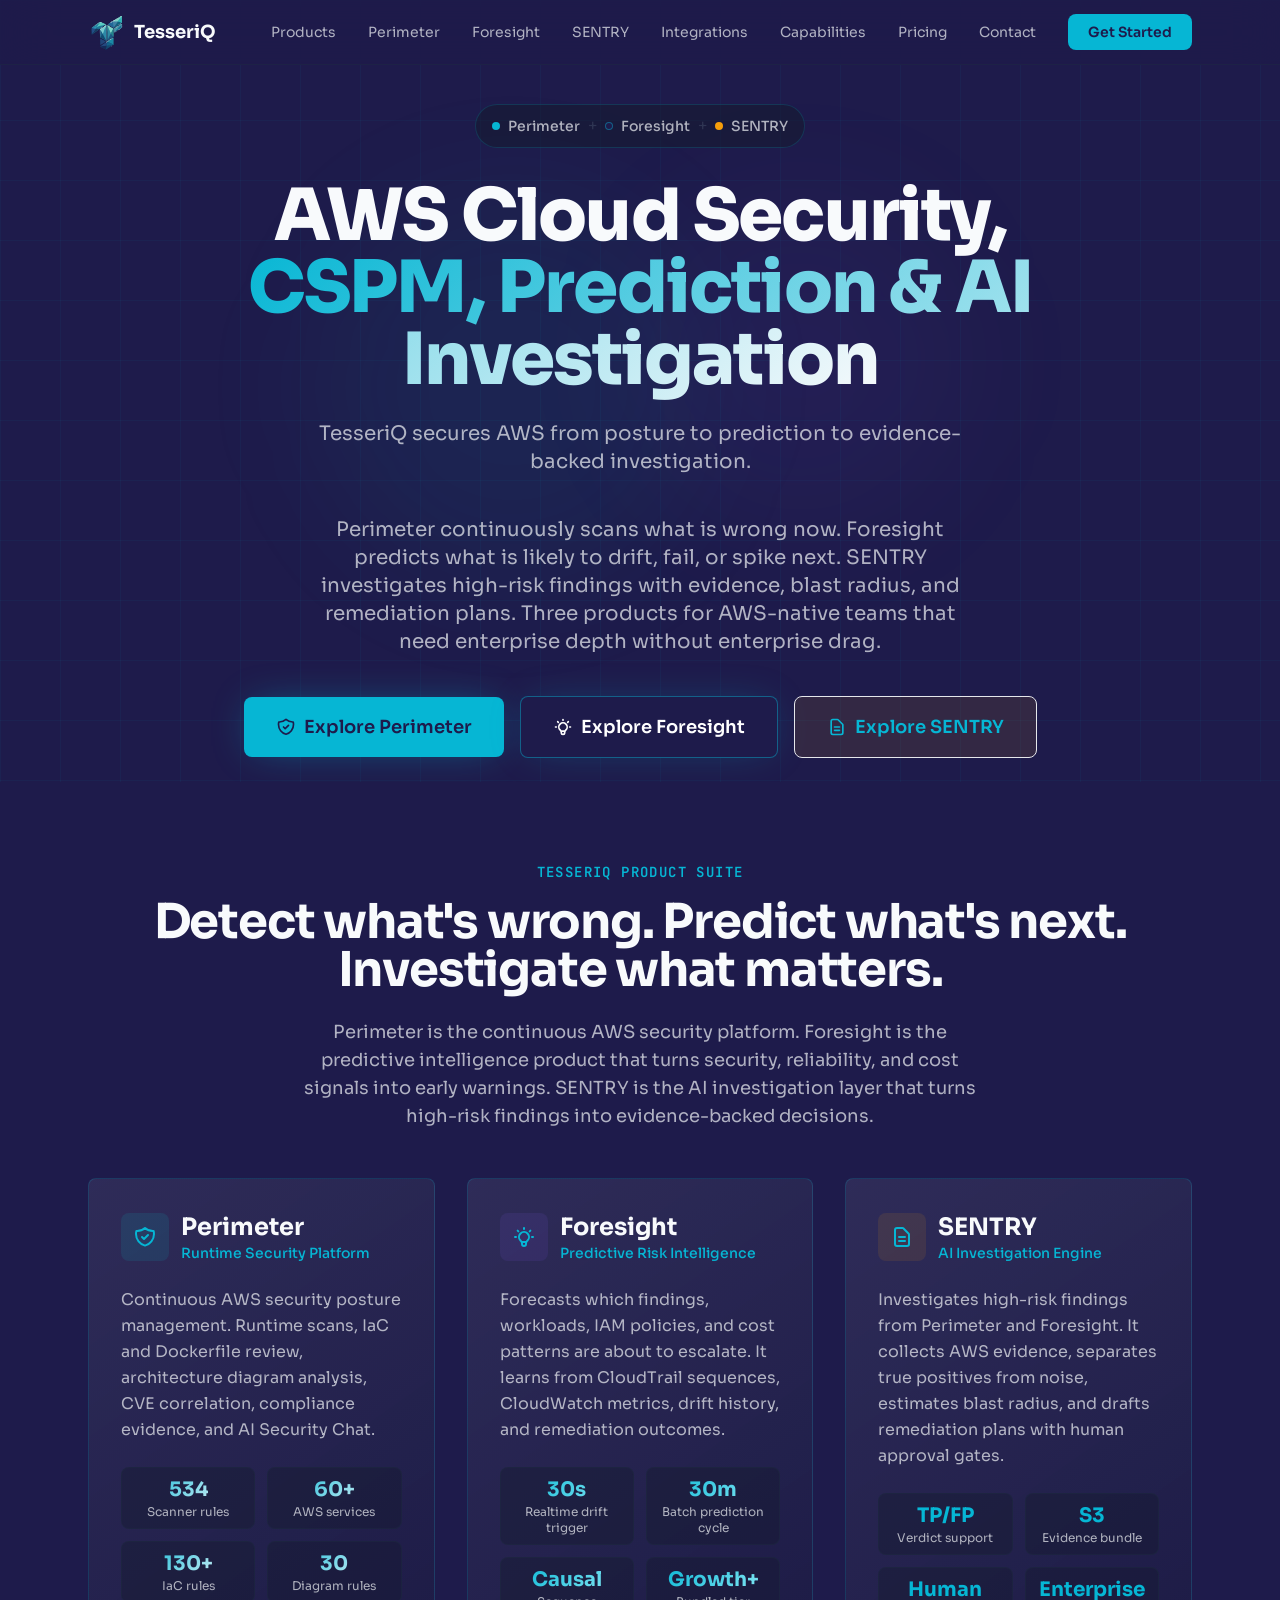
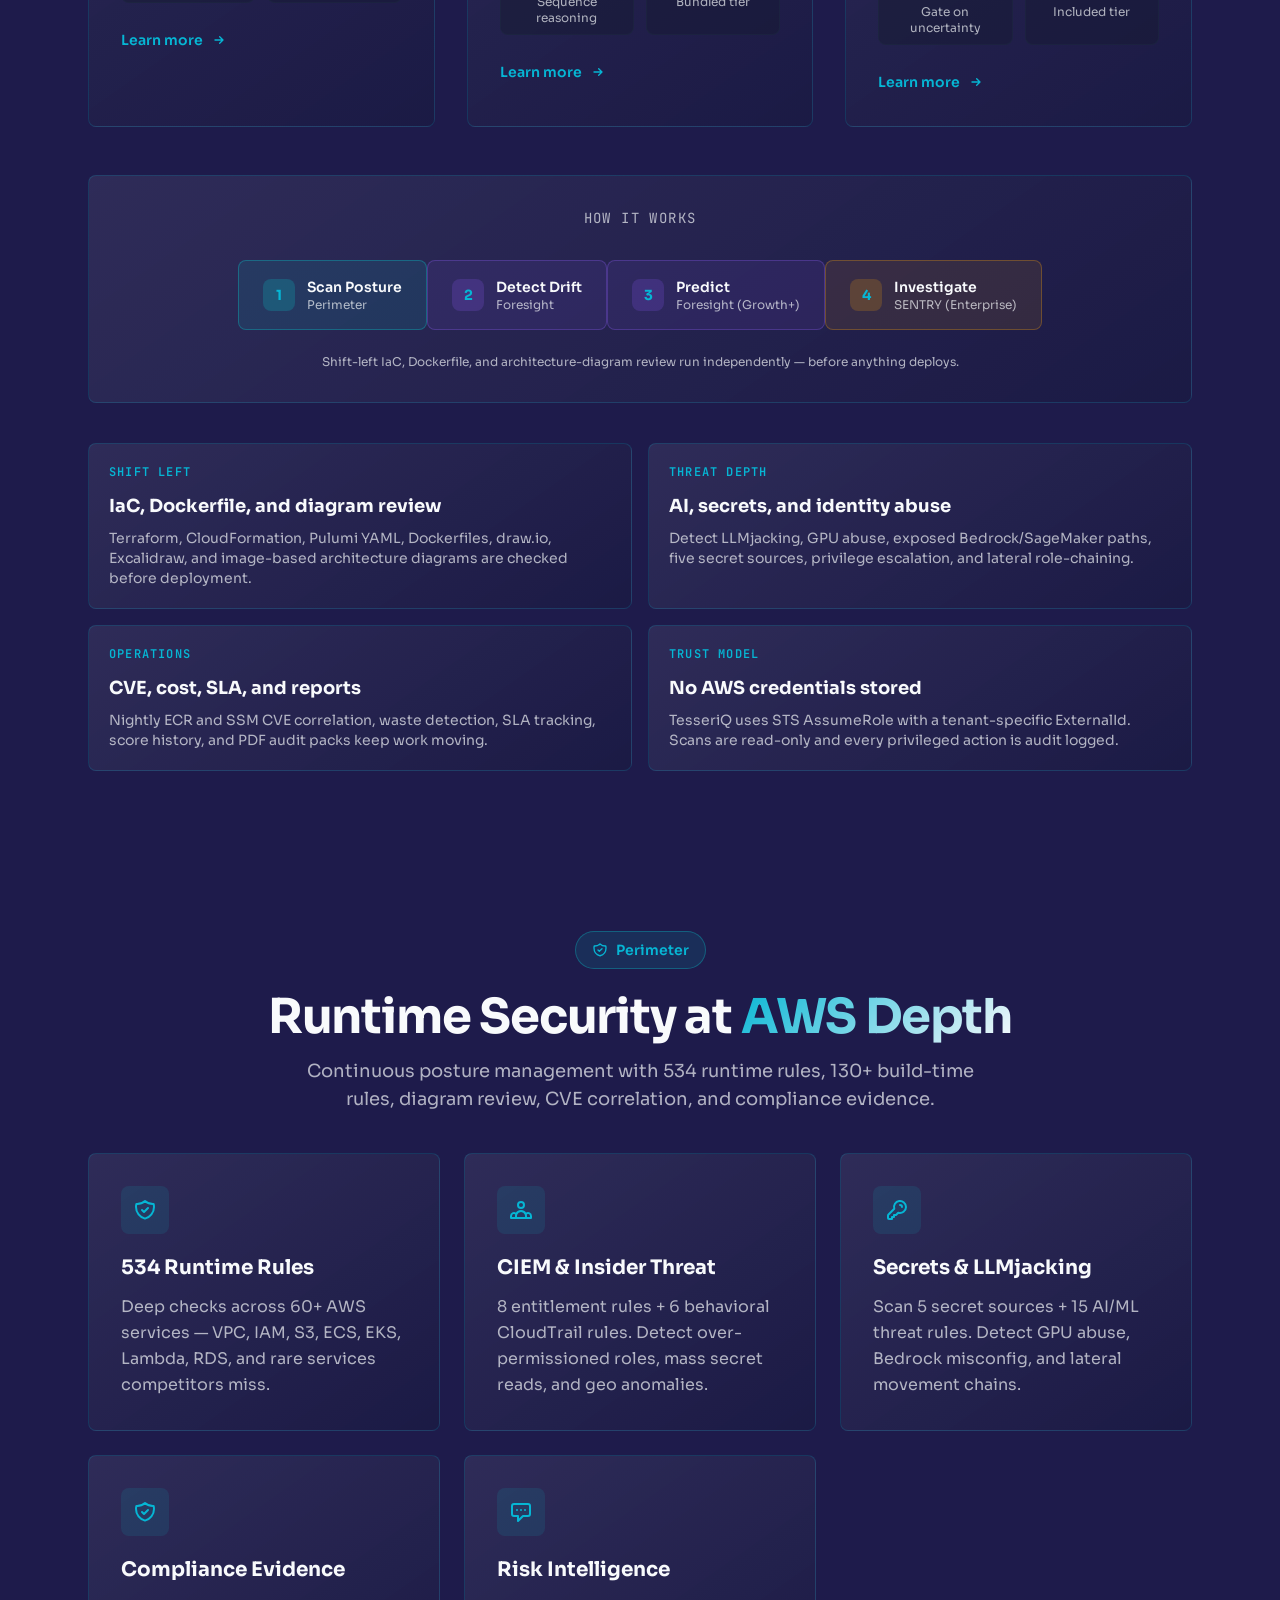
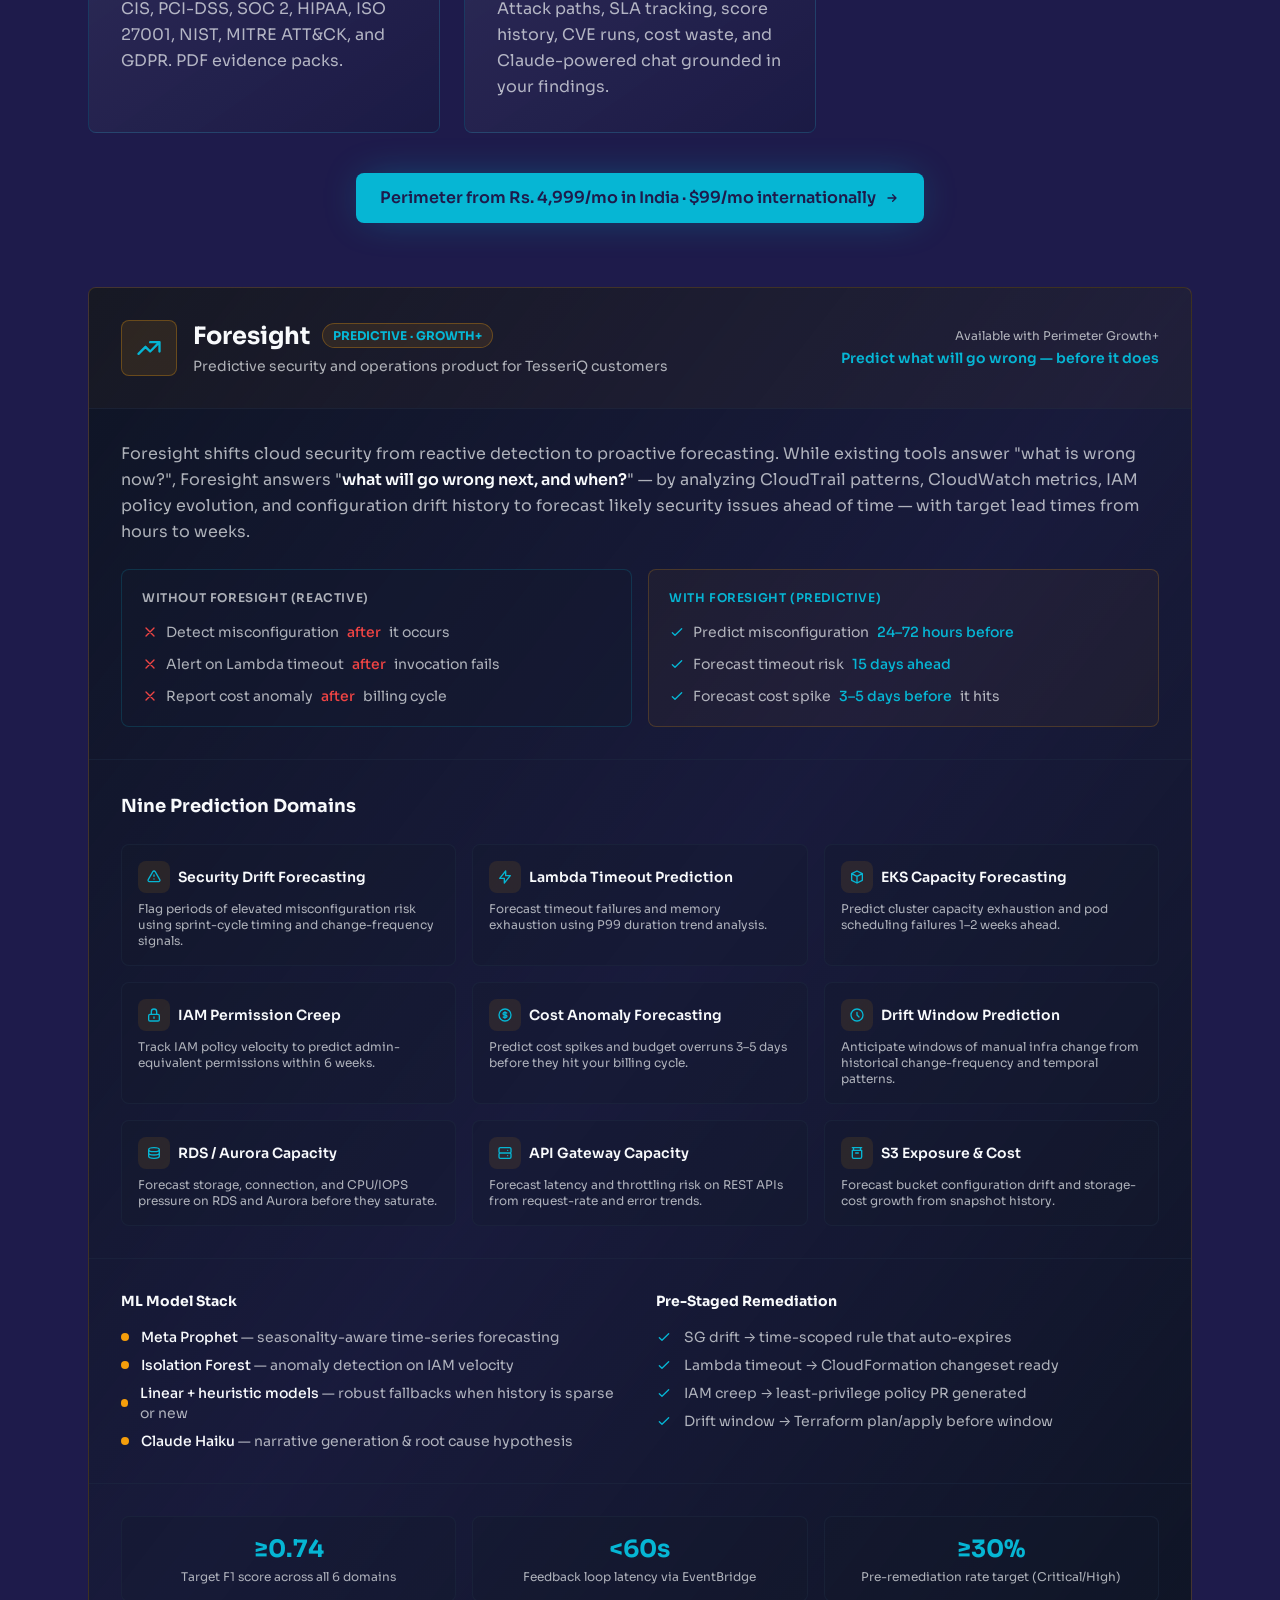
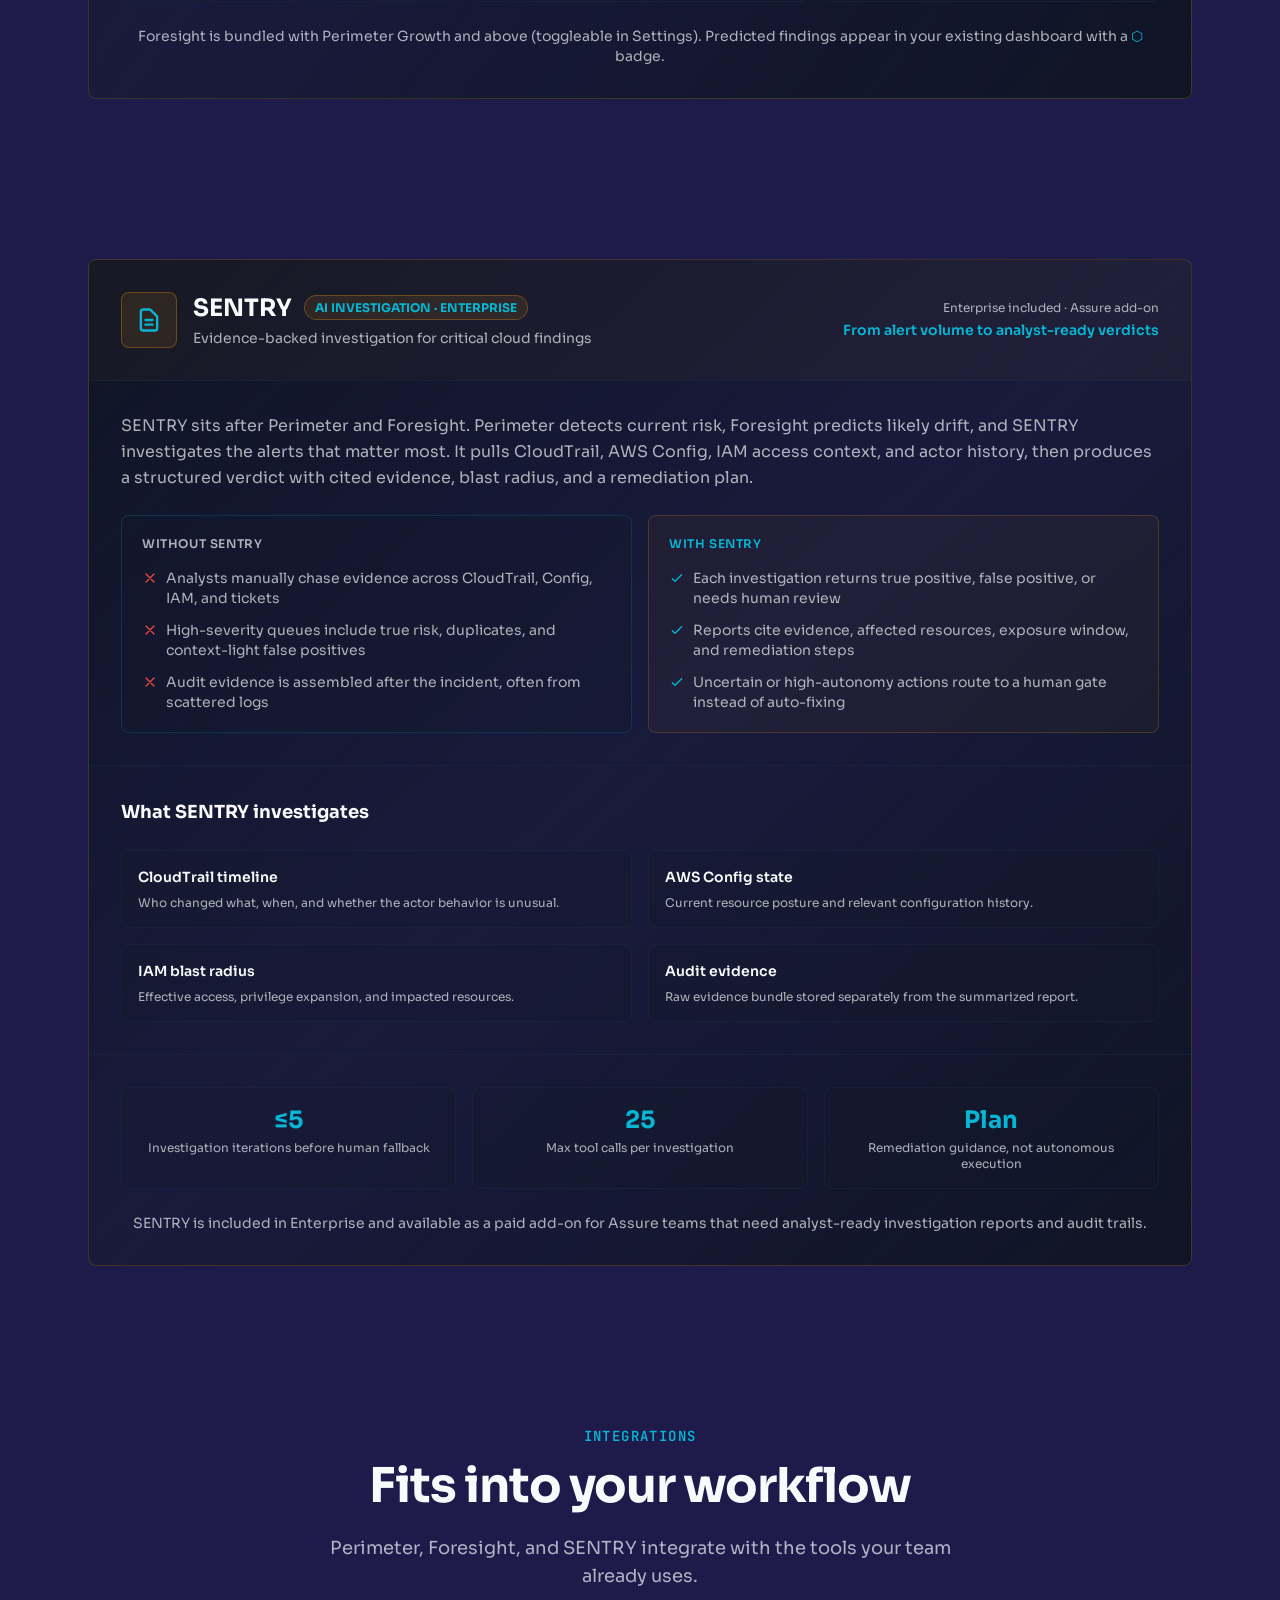
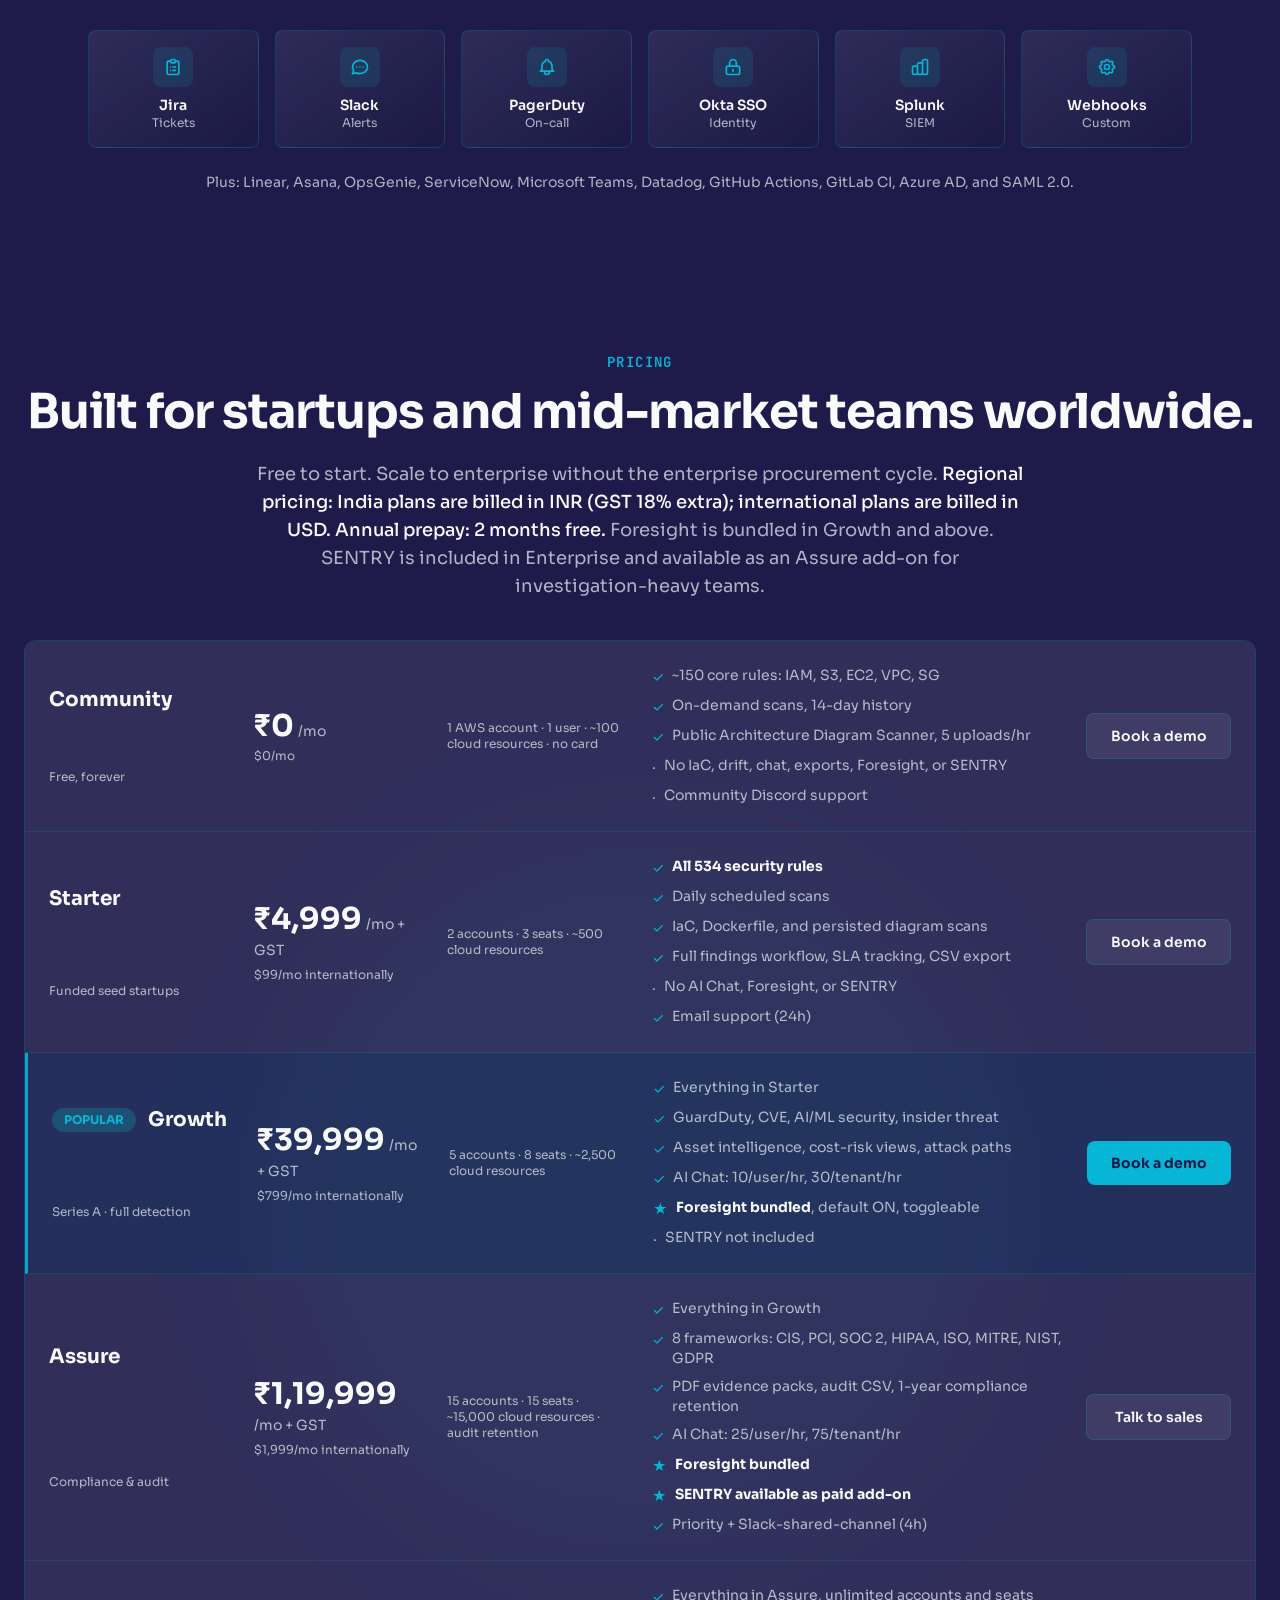
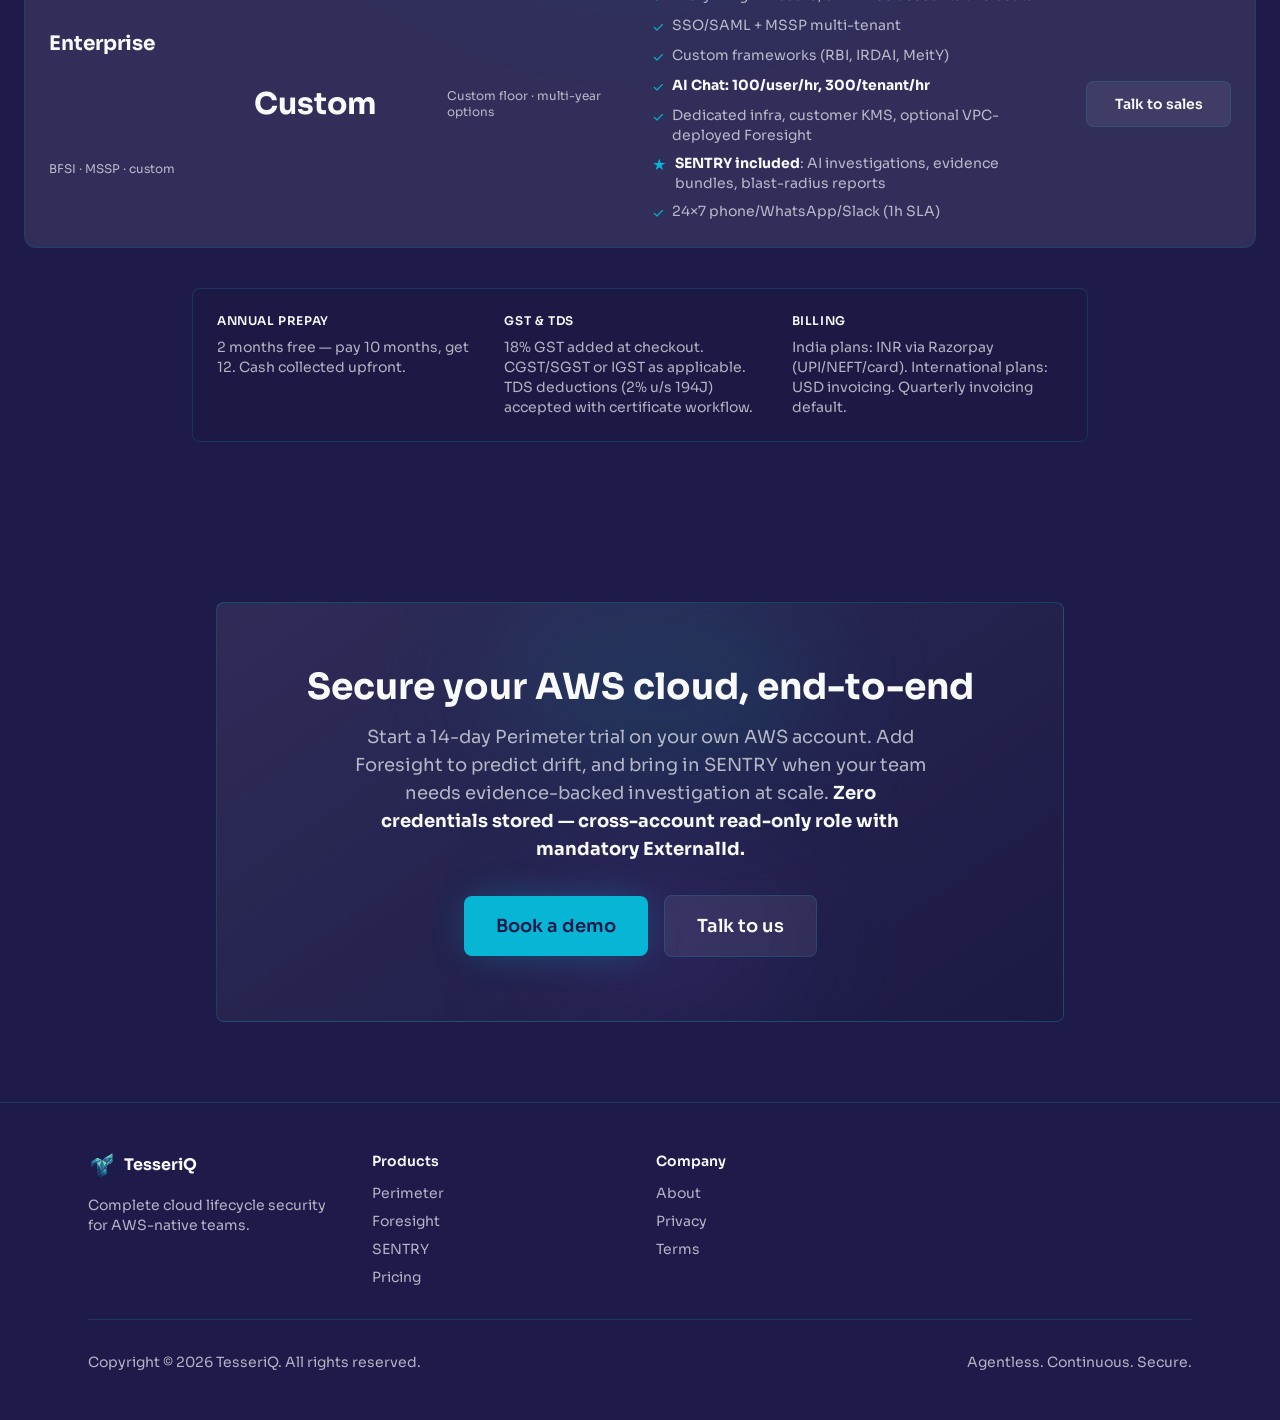
==== commit ab5f9b3d: "kveesysadded sentry" ====
--- a/index.html
+++ b/index.html
@@ -4,19 +4,19 @@
 <head>
     <meta charset="UTF-8" />
     <meta name="viewport" content="width=device-width, initial-scale=1.0" />
-    <title>TesseriQ Cloud Security Platform | AWS CSPM, AI Security & Predictive Risk Intelligence</title>
+    <title>TesseriQ Cloud Security Platform | AWS CSPM, AI Security, SENTRY &amp; Predictive Risk Intelligence</title>
     <link rel="canonical" href="https://tesseriqcloud.com/" />
     <meta name="description"
-        content="TesseriQ builds Perimeter for continuous AWS security posture management and Foresight for predictive cloud risk intelligence." />
+        content="TesseriQ builds Perimeter for continuous AWS security posture management, Foresight for predictive cloud risk intelligence, and SENTRY for evidence-backed AI investigation." />
     <meta property="og:title" content="TesseriQ Cloud Security Platform" />
     <meta property="og:description"
-        content="AWS CSPM, AI Security, Runtime Drift Detection and Predictive Cloud Risk Intelligence." />
+        content="AWS CSPM, AI Security, Runtime Drift Detection, SENTRY investigations and Predictive Cloud Risk Intelligence." />
     <meta property="og:type" content="website" />
     <meta property="og:url" content="https://tesseriqcloud.com/" />
     <meta property="og:image" content="https://tesseriqcloud.com/tesseriq-og.png" />
     <meta name="twitter:card" content="summary_large_image" />
     <meta name="twitter:title" content="TesseriQ Cloud Security Platform" />
-    <meta name="twitter:description" content="AWS CSPM, AI Security & Predictive Cloud Risk Intelligence." />
+    <meta name="twitter:description" content="AWS CSPM, AI Security, SENTRY investigations &amp; Predictive Cloud Risk Intelligence." />
     <meta name="twitter:image" content="https://tesseriqcloud.com/tesseriq-og.png" />
 
     <link rel="icon" type="image/svg+xml" href="/tesseriq-mark.svg" />
@@ -34,7 +34,7 @@
     "name": "TesseriQ",
     "url": "https://tesseriqcloud.com",
     "logo": "https://tesseriqcloud.com/tesseriq-mark.png",
-    "description": "AWS cloud security platform with CSPM, AI security and predictive risk intelligence.",
+    "description": "AWS cloud security platform with CSPM, AI security, SENTRY investigations and predictive risk intelligence.",
     "sameAs": [
         "https://github.com/thirukguru"
     ]
@@ -2071,6 +2071,8 @@
                     class="text-sm text-text-muted hover:text-text-primary transition-colors">Perimeter</a>
                 <a href="#foresight"
                     class="text-sm text-text-muted hover:text-text-primary transition-colors">Foresight</a>
+                <a href="#sentry"
+                    class="text-sm text-text-muted hover:text-text-primary transition-colors">SENTRY</a>
                 <a href="#integrations"
                     class="text-sm text-text-muted hover:text-text-primary transition-colors">Integrations</a>
                 <a href="#capabilities"
@@ -2092,6 +2094,7 @@
                 <a href="#products">Products</a>
                 <a href="#perimeter">Perimeter</a>
                 <a href="#foresight">Foresight</a>
+                <a href="#sentry">SENTRY</a>
                 <a href="#integrations">Integrations</a>
                 <a href="#capabilities">Capabilities</a>
                 <a href="#pricing">Pricing</a>
@@ -2115,22 +2118,26 @@
                 <span class="text-text-muted/30">+</span>
                 <span class="w-2 h-2 rounded-full bg-purple"></span>
                 <span class="text-sm font-medium text-text-muted">Foresight</span>
+                <span class="text-text-muted/30">+</span>
+                <span class="w-2 h-2 rounded-full bg-amber"></span>
+                <span class="text-sm font-medium text-text-muted">SENTRY</span>
             </div>
 
             <h1 class="text-5xl md:text-7xl font-black tracking-tight mb-6 animate-fade-up" style="animation-delay:.1s">
                 AWS Cloud Security,<br>
-                <span class="text-gradient">CSPM & Predictive Risk Intelligence</span>
+                <span class="text-gradient">CSPM, Prediction &amp; AI Investigation</span>
             </h1>
 
             <p class="text-lg md:text-xl text-text-muted max-w-2xl mx-auto mb-10 animate-fade-up"
                 style="animation-delay:.2s">
-                TesseriQ secures AWS from posture to prediction with Perimeter and Foresight.
+                TesseriQ secures AWS from posture to prediction to evidence-backed investigation.
             </p>
 
             <p class="text-lg md:text-xl text-text-muted max-w-2xl mx-auto mb-10 animate-fade-up"
                 style="animation-delay:.2s">
                 Perimeter continuously scans what is wrong now. Foresight predicts what is likely to drift,
-                fail, or spike next. Two products for AWS-native teams that need enterprise depth without enterprise
+                fail, or spike next. SENTRY investigates high-risk findings with evidence, blast radius, and remediation
+                plans. Three products for AWS-native teams that need enterprise depth without enterprise
                 drag.
             </p>
 <!-- redeploy -->
@@ -2152,24 +2159,34 @@
                     </svg>
                     Explore Foresight
                 </a>
+                <a href="#sentry"
+                    class="inline-flex items-center gap-2 px-8 py-4 rounded-lg border border-amber/40 bg-amber/10 text-amber font-semibold text-lg hover:bg-amber/15 transition-colors">
+                    <svg class="w-5 h-5" fill="none" stroke="currentColor" stroke-width="2" viewBox="0 0 24 24">
+                        <path stroke-linecap="round" stroke-linejoin="round"
+                            d="M9 12h6m-6 4h6m2 5H7a2 2 0 01-2-2V5a2 2 0 012-2h5.586a1 1 0 01.707.293l5.414 5.414A1 1 0 0119 9.414V19a2 2 0 01-2 2z" />
+                    </svg>
+                    Explore SENTRY
+                </a>
             </div>
         </div>
     </section>
 
-    <!-- TWO PRODUCTS -->
+    <!-- PRODUCT SUITE -->
     <section id="products" class="py-32">
         <div class="max-w-6xl mx-auto px-6">
             <div class="text-center mb-20 fade-target">
                 <p class="text-cyan font-mono text-sm font-semibold tracking-widest uppercase mb-4">TesseriQ product
                     suite</p>
                 <h2 class="text-4xl md:text-5xl font-bold tracking-tight mb-6">Detect what's wrong. Predict what's next.
+                    Investigate what matters.
                 </h2>
                 <p class="text-text-muted text-lg max-w-2xl mx-auto">Perimeter is the continuous AWS security platform.
                     Foresight is the predictive intelligence product that turns security, reliability, and cost signals
-                    into early warnings.</p>
+                    into early warnings. SENTRY is the AI investigation layer that turns high-risk findings into
+                    evidence-backed decisions.</p>
             </div>
 
-            <div class="grid md:grid-cols-2 gap-8">
+            <div class="grid md:grid-cols-3 gap-8">
                 <!-- Perimeter Card -->
                 <div
                     class="group rounded-2xl border border-border hover:border-cyan/40 card-gradient p-8 transition-all duration-300 fade-target">
@@ -2265,6 +2282,53 @@
                         </svg>
                     </a>
                 </div>
+
+                <!-- SENTRY Card -->
+                <div
+                    class="group rounded-2xl border border-border hover:border-amber/40 card-gradient p-8 transition-all duration-300 fade-target">
+                    <div class="flex items-center gap-3 mb-6">
+                        <div
+                            class="w-12 h-12 rounded-xl bg-amber/10 flex items-center justify-center group-hover:bg-amber/20 transition-colors">
+                            <svg class="w-6 h-6 text-amber" fill="none" stroke="currentColor" stroke-width="2"
+                                viewBox="0 0 24 24">
+                                <path stroke-linecap="round" stroke-linejoin="round"
+                                    d="M9 12h6m-6 4h6m2 5H7a2 2 0 01-2-2V5a2 2 0 012-2h5.586a1 1 0 01.707.293l5.414 5.414A1 1 0 0119 9.414V19a2 2 0 01-2 2z" />
+                            </svg>
+                        </div>
+                        <div>
+                            <h3 class="text-2xl font-bold">SENTRY</h3>
+                            <p class="text-amber text-sm font-medium">AI Investigation Engine</p>
+                        </div>
+                    </div>
+                    <p class="text-text-muted mb-6 leading-relaxed">Investigates high-risk findings from Perimeter and
+                        Foresight. It collects AWS evidence, separates true positives from noise, estimates blast
+                        radius, and drafts remediation plans with human approval gates.</p>
+                    <div class="grid grid-cols-2 gap-3 mb-6">
+                        <div class="px-3 py-2 rounded-lg bg-surface-alt/40 border border-border/50 text-center">
+                            <div class="text-xl font-bold text-amber">TP/FP</div>
+                            <div class="text-xs text-text-muted">Verdict support</div>
+                        </div>
+                        <div class="px-3 py-2 rounded-lg bg-surface-alt/40 border border-border/50 text-center">
+                            <div class="text-xl font-bold text-amber">S3</div>
+                            <div class="text-xs text-text-muted">Evidence bundle</div>
+                        </div>
+                        <div class="px-3 py-2 rounded-lg bg-surface-alt/40 border border-border/50 text-center">
+                            <div class="text-xl font-bold text-amber">Human</div>
+                            <div class="text-xs text-text-muted">Gate on uncertainty</div>
+                        </div>
+                        <div class="px-3 py-2 rounded-lg bg-surface-alt/40 border border-border/50 text-center">
+                            <div class="text-xl font-bold text-amber">Enterprise</div>
+                            <div class="text-xs text-text-muted">Included tier</div>
+                        </div>
+                    </div>
+                    <a href="#sentry"
+                        class="inline-flex items-center gap-2 text-amber text-sm font-semibold hover:opacity-80 transition-opacity">
+                        Learn more
+                        <svg class="w-4 h-4" fill="none" stroke="currentColor" stroke-width="2" viewBox="0 0 24 24">
+                            <path stroke-linecap="round" stroke-linejoin="round" d="M13 7l5 5m0 0l-5 5m5-5H6" />
+                        </svg>
+                    </a>
+                </div>
             </div>
 
             <!-- Lifecycle Flow -->
@@ -2304,6 +2368,19 @@
                         <div>
                             <div class="font-semibold text-sm">Predict</div>
                             <div class="text-xs text-text-muted">Foresight (Growth+)</div>
+                        </div>
+                    </div>
+                    <svg class="w-6 h-6 text-text-muted hidden md:block" fill="none" stroke="currentColor"
+                        stroke-width="2" viewBox="0 0 24 24">
+                        <path stroke-linecap="round" stroke-linejoin="round" d="M13 7l5 5m0 0l-5 5m5-5H6" />
+                    </svg>
+                    <div class="flex items-center gap-3 px-6 py-4 rounded-xl bg-amber/10 border border-amber/30">
+                        <div class="w-8 h-8 rounded-lg bg-amber/20 flex items-center justify-center">
+                            <span class="text-amber font-bold text-sm">4</span>
+                        </div>
+                        <div>
+                            <div class="font-semibold text-sm">Investigate</div>
+                            <div class="text-xs text-text-muted">SENTRY (Enterprise)</div>
                         </div>
                     </div>
                 </div>
@@ -2794,13 +2871,161 @@
         </div>
     </section>
 
+    <!-- SENTRY SECTION -->
+    <section id="sentry" class="py-32">
+        <div class="max-w-6xl mx-auto px-6">
+            <div class="rounded-2xl border border-amber/20 bg-gradient-to-br from-surface via-surface-alt/50 to-surface overflow-hidden fade-target">
+                <div class="p-8 border-b border-border/50 bg-amber/[0.03]">
+                    <div class="foresight-header-layout">
+                        <div class="foresight-title-wrap">
+                            <div
+                                class="w-14 h-14 rounded-xl bg-amber/10 border border-amber/30 flex items-center justify-center">
+                                <svg class="w-7 h-7 text-amber" fill="none" stroke="currentColor" stroke-width="2"
+                                    viewBox="0 0 24 24">
+                                    <path stroke-linecap="round" stroke-linejoin="round"
+                                        d="M9 12h6m-6 4h6m2 5H7a2 2 0 01-2-2V5a2 2 0 012-2h5.586a1 1 0 01.707.293l5.414 5.414A1 1 0 0119 9.414V19a2 2 0 01-2 2z" />
+                                </svg>
+                            </div>
+                            <div>
+                                <div class="foresight-title-row">
+                                    <h3 class="text-2xl font-bold">SENTRY</h3>
+                                    <span
+                                        class="foresight-badge px-2.5 py-1 rounded-full bg-amber/10 border border-amber/30 text-amber text-xs font-bold">AI
+                                        INVESTIGATION · ENTERPRISE</span>
+                                </div>
+                                <p class="text-text-muted text-sm mt-1">Evidence-backed investigation for critical cloud
+                                    findings</p>
+                            </div>
+                        </div>
+                        <div class="foresight-note">
+                            <div class="text-xs text-text-muted">Enterprise included · Assure add-on</div>
+                            <div class="text-sm text-amber font-semibold mt-1">From alert volume to analyst-ready
+                                verdicts</div>
+                        </div>
+                    </div>
+                </div>
+
+                <div class="p-8 border-b border-border/50">
+                    <p class="text-text-muted leading-relaxed mb-6">
+                        SENTRY sits after Perimeter and Foresight. Perimeter detects current risk, Foresight predicts
+                        likely drift, and SENTRY investigates the alerts that matter most. It pulls CloudTrail, AWS
+                        Config, IAM access context, and actor history, then produces a structured verdict with cited
+                        evidence, blast radius, and a remediation plan.
+                    </p>
+                    <div class="grid md:grid-cols-2 gap-4">
+                        <div class="rounded-xl bg-surface-alt/40 border border-border p-5">
+                            <div class="text-xs font-semibold text-text-muted uppercase tracking-wider mb-4">Without
+                                SENTRY</div>
+                            <div class="space-y-3">
+                                <div class="flex items-start gap-2 text-sm text-text-muted">
+                                    <svg class="w-4 h-4 text-red shrink-0 mt-0.5" fill="none" stroke="currentColor"
+                                        stroke-width="2" viewBox="0 0 24 24">
+                                        <path stroke-linecap="round" stroke-linejoin="round"
+                                            d="M6 18L18 6M6 6l12 12" />
+                                    </svg>
+                                    Analysts manually chase evidence across CloudTrail, Config, IAM, and tickets
+                                </div>
+                                <div class="flex items-start gap-2 text-sm text-text-muted">
+                                    <svg class="w-4 h-4 text-red shrink-0 mt-0.5" fill="none" stroke="currentColor"
+                                        stroke-width="2" viewBox="0 0 24 24">
+                                        <path stroke-linecap="round" stroke-linejoin="round"
+                                            d="M6 18L18 6M6 6l12 12" />
+                                    </svg>
+                                    High-severity queues include true risk, duplicates, and context-light false positives
+                                </div>
+                                <div class="flex items-start gap-2 text-sm text-text-muted">
+                                    <svg class="w-4 h-4 text-red shrink-0 mt-0.5" fill="none" stroke="currentColor"
+                                        stroke-width="2" viewBox="0 0 24 24">
+                                        <path stroke-linecap="round" stroke-linejoin="round"
+                                            d="M6 18L18 6M6 6l12 12" />
+                                    </svg>
+                                    Audit evidence is assembled after the incident, often from scattered logs
+                                </div>
+                            </div>
+                        </div>
+                        <div class="rounded-xl bg-amber/[0.04] border border-amber/20 p-5">
+                            <div class="text-xs font-semibold text-amber uppercase tracking-wider mb-4">With SENTRY
+                            </div>
+                            <div class="space-y-3">
+                                <div class="flex items-start gap-2 text-sm text-text-muted">
+                                    <svg class="w-4 h-4 text-amber shrink-0 mt-0.5" fill="none" stroke="currentColor"
+                                        stroke-width="2" viewBox="0 0 24 24">
+                                        <path stroke-linecap="round" stroke-linejoin="round" d="M5 13l4 4L19 7" />
+                                    </svg>
+                                    Each investigation returns true positive, false positive, or needs human review
+                                </div>
+                                <div class="flex items-start gap-2 text-sm text-text-muted">
+                                    <svg class="w-4 h-4 text-amber shrink-0 mt-0.5" fill="none" stroke="currentColor"
+                                        stroke-width="2" viewBox="0 0 24 24">
+                                        <path stroke-linecap="round" stroke-linejoin="round" d="M5 13l4 4L19 7" />
+                                    </svg>
+                                    Reports cite evidence, affected resources, exposure window, and remediation steps
+                                </div>
+                                <div class="flex items-start gap-2 text-sm text-text-muted">
+                                    <svg class="w-4 h-4 text-amber shrink-0 mt-0.5" fill="none" stroke="currentColor"
+                                        stroke-width="2" viewBox="0 0 24 24">
+                                        <path stroke-linecap="round" stroke-linejoin="round" d="M5 13l4 4L19 7" />
+                                    </svg>
+                                    Uncertain or high-autonomy actions route to a human gate instead of auto-fixing
+                                </div>
+                            </div>
+                        </div>
+                    </div>
+                </div>
+
+                <div class="p-8 border-b border-border/50">
+                    <h4 class="font-bold text-lg mb-6">What SENTRY investigates</h4>
+                    <div class="grid md:grid-cols-2 lg:grid-cols-4 gap-4">
+                        <div class="p-4 rounded-lg bg-surface-alt/30 border border-border/50">
+                            <h5 class="font-semibold text-sm mb-2">CloudTrail timeline</h5>
+                            <p class="text-xs text-text-muted">Who changed what, when, and whether the actor behavior is unusual.</p>
+                        </div>
+                        <div class="p-4 rounded-lg bg-surface-alt/30 border border-border/50">
+                            <h5 class="font-semibold text-sm mb-2">AWS Config state</h5>
+                            <p class="text-xs text-text-muted">Current resource posture and relevant configuration history.</p>
+                        </div>
+                        <div class="p-4 rounded-lg bg-surface-alt/30 border border-border/50">
+                            <h5 class="font-semibold text-sm mb-2">IAM blast radius</h5>
+                            <p class="text-xs text-text-muted">Effective access, privilege expansion, and impacted resources.</p>
+                        </div>
+                        <div class="p-4 rounded-lg bg-surface-alt/30 border border-border/50">
+                            <h5 class="font-semibold text-sm mb-2">Audit evidence</h5>
+                            <p class="text-xs text-text-muted">Raw evidence bundle stored separately from the summarized report.</p>
+                        </div>
+                    </div>
+                </div>
+
+                <div class="p-8">
+                    <div class="grid md:grid-cols-3 gap-4">
+                        <div class="text-center p-4 rounded-lg bg-surface-alt/30 border border-border/50">
+                            <div class="text-2xl font-bold text-amber mb-1">≤5</div>
+                            <div class="text-xs text-text-muted">Investigation iterations before human fallback</div>
+                        </div>
+                        <div class="text-center p-4 rounded-lg bg-surface-alt/30 border border-border/50">
+                            <div class="text-2xl font-bold text-amber mb-1">25</div>
+                            <div class="text-xs text-text-muted">Max tool calls per investigation</div>
+                        </div>
+                        <div class="text-center p-4 rounded-lg bg-surface-alt/30 border border-border/50">
+                            <div class="text-2xl font-bold text-amber mb-1">Plan</div>
+                            <div class="text-xs text-text-muted">Remediation guidance, not autonomous execution</div>
+                        </div>
+                    </div>
+                    <p class="text-center text-text-muted text-sm mt-6">
+                        SENTRY is included in Enterprise and available as a paid add-on for Assure teams that need
+                        analyst-ready investigation reports and audit trails.
+                    </p>
+                </div>
+            </div>
+        </div>
+    </section>
+
     <!-- INTEGRATIONS -->
     <section id="integrations" class="py-32">
         <div class="max-w-6xl mx-auto px-6">
             <div class="text-center mb-16 fade-target">
                 <p class="text-cyan font-mono text-sm font-semibold tracking-widest uppercase mb-4">Integrations</p>
                 <h2 class="text-4xl md:text-5xl font-bold tracking-tight mb-6">Fits into your workflow</h2>
-                <p class="text-text-muted text-lg max-w-2xl mx-auto">Both products integrate with the tools your team
+                <p class="text-text-muted text-lg max-w-2xl mx-auto">Perimeter, Foresight, and SENTRY integrate with the tools your team
                     already uses.</p>
             </div>
             <div class="grid grid-cols-2 md:grid-cols-3 lg:grid-cols-6 gap-4 fade-target">
@@ -2901,8 +3126,8 @@
                     Free to start. Scale to enterprise without the enterprise procurement
                     cycle. <span class="text-text-primary font-medium">Regional pricing: India plans are billed in INR
                         (GST 18% extra); international plans are billed in USD.
-                        Annual prepay: 2 months free.</span> Foresight is not sold as a separate SKU; it is bundled in
-                    Growth and above and can be toggled off in Settings.
+                        Annual prepay: 2 months free.</span> Foresight is bundled in Growth and above. SENTRY is
+                    included in Enterprise and available as an Assure add-on for investigation-heavy teams.
                 </p>
             </div>
 
@@ -2926,7 +3151,7 @@
                         <li class="flex items-start gap-2"><span class="text-cyan mt-0.5">✓</span><span>Public
                                 Architecture Diagram Scanner, 5 uploads/hr</span></li>
                         <li class="flex items-start gap-2"><span class="text-text-muted mt-0.5">·</span><span
-                                class="opacity-60">No IaC, drift, chat, exports, or Foresight</span></li>
+                                class="opacity-60">No IaC, drift, chat, exports, Foresight, or SENTRY</span></li>
                         <li class="flex items-start gap-2"><span class="text-text-muted mt-0.5">·</span><span
                                 class="opacity-60">Community Discord support</span></li>
                     </ul>
@@ -2958,7 +3183,7 @@
                         <li class="flex items-start gap-2"><span class="text-cyan mt-0.5">✓</span><span>Full findings
                                 workflow, SLA tracking, CSV export</span></li>
                         <li class="flex items-start gap-2"><span class="text-text-muted mt-0.5">·</span><span
-                                class="opacity-60">No AI Chat or Foresight</span></li>
+                                class="opacity-60">No AI Chat, Foresight, or SENTRY</span></li>
                         <li class="flex items-start gap-2"><span class="text-cyan mt-0.5">✓</span><span>Email support
                                 (24h)</span></li>
                     </ul>
@@ -2992,6 +3217,8 @@
                         <li class="flex items-start gap-2"><span class="text-purple mt-0.5">★</span><span><strong
                                     class="text-text-primary">Foresight bundled</strong>, default ON, toggleable</span>
                         </li>
+                        <li class="flex items-start gap-2"><span class="text-text-muted mt-0.5">·</span><span
+                                class="opacity-60">SENTRY not included</span></li>
                     </ul>
                     <!-- INTERIM (pre-prod): revert to /signup?plan=growth once prod is live. -->
                     <a href="mailto:sales@tesseriqcloud.com?subject=Perimeter%20demo%20request%20(Growth)"
@@ -3021,6 +3248,8 @@
                                 25/user/hr, 75/tenant/hr</span></li>
                         <li class="flex items-start gap-2"><span class="text-purple mt-0.5">★</span><span><strong
                                     class="text-text-primary">Foresight bundled</strong></span></li>
+                        <li class="flex items-start gap-2"><span class="text-amber mt-0.5">★</span><span><strong
+                                    class="text-text-primary">SENTRY available as paid add-on</strong></span></li>
                         <li class="flex items-start gap-2"><span class="text-cyan mt-0.5">✓</span><span>Priority +
                                 Slack-shared-channel (4h)</span></li>
                     </ul>
@@ -3048,6 +3277,9 @@
                                     class="text-text-primary">AI Chat: 100/user/hr, 300/tenant/hr</strong></span></li>
                         <li class="flex items-start gap-2"><span class="text-cyan mt-0.5">✓</span><span>Dedicated infra,
                                 customer KMS, optional VPC-deployed Foresight</span></li>
+                        <li class="flex items-start gap-2"><span class="text-amber mt-0.5">★</span><span><strong
+                                    class="text-text-primary">SENTRY included</strong>: AI investigations, evidence
+                                bundles, blast-radius reports</span></li>
                         <li class="flex items-start gap-2"><span class="text-cyan mt-0.5">✓</span><span>24×7
                                 phone/WhatsApp/Slack (1h SLA)</span></li>
                     </ul>
@@ -3096,8 +3328,8 @@
                 <div class="relative z-10">
                     <h2 class="text-3xl md:text-4xl font-bold mb-4">Secure your AWS cloud, end-to-end</h2>
                     <p class="text-text-muted text-lg mb-8 max-w-xl mx-auto">
-                        Start a 14-day Perimeter trial on your own AWS account. Add Foresight when you're ready
-                        to predict drift before it happens. <strong class="text-text-primary">Zero credentials stored —
+                        Start a 14-day Perimeter trial on your own AWS account. Add Foresight to predict drift, and
+                        bring in SENTRY when your team needs evidence-backed investigation at scale. <strong class="text-text-primary">Zero credentials stored —
                             cross-account read-only role with mandatory ExternalId.</strong>
                     </p>
                     <div class="flex flex-col sm:flex-row items-center justify-center gap-4">
@@ -3132,6 +3364,7 @@
                     <ul class="space-y-2 text-sm text-text-muted">
                         <li><a href="#perimeter" class="hover:text-text-primary transition-colors">Perimeter</a></li>
                         <li><a href="#foresight" class="hover:text-text-primary transition-colors">Foresight</a></li>
+                        <li><a href="#sentry" class="hover:text-text-primary transition-colors">SENTRY</a></li>
                         <li><a href="#pricing" class="hover:text-text-primary transition-colors">Pricing</a></li>
                     </ul>
                 </div>
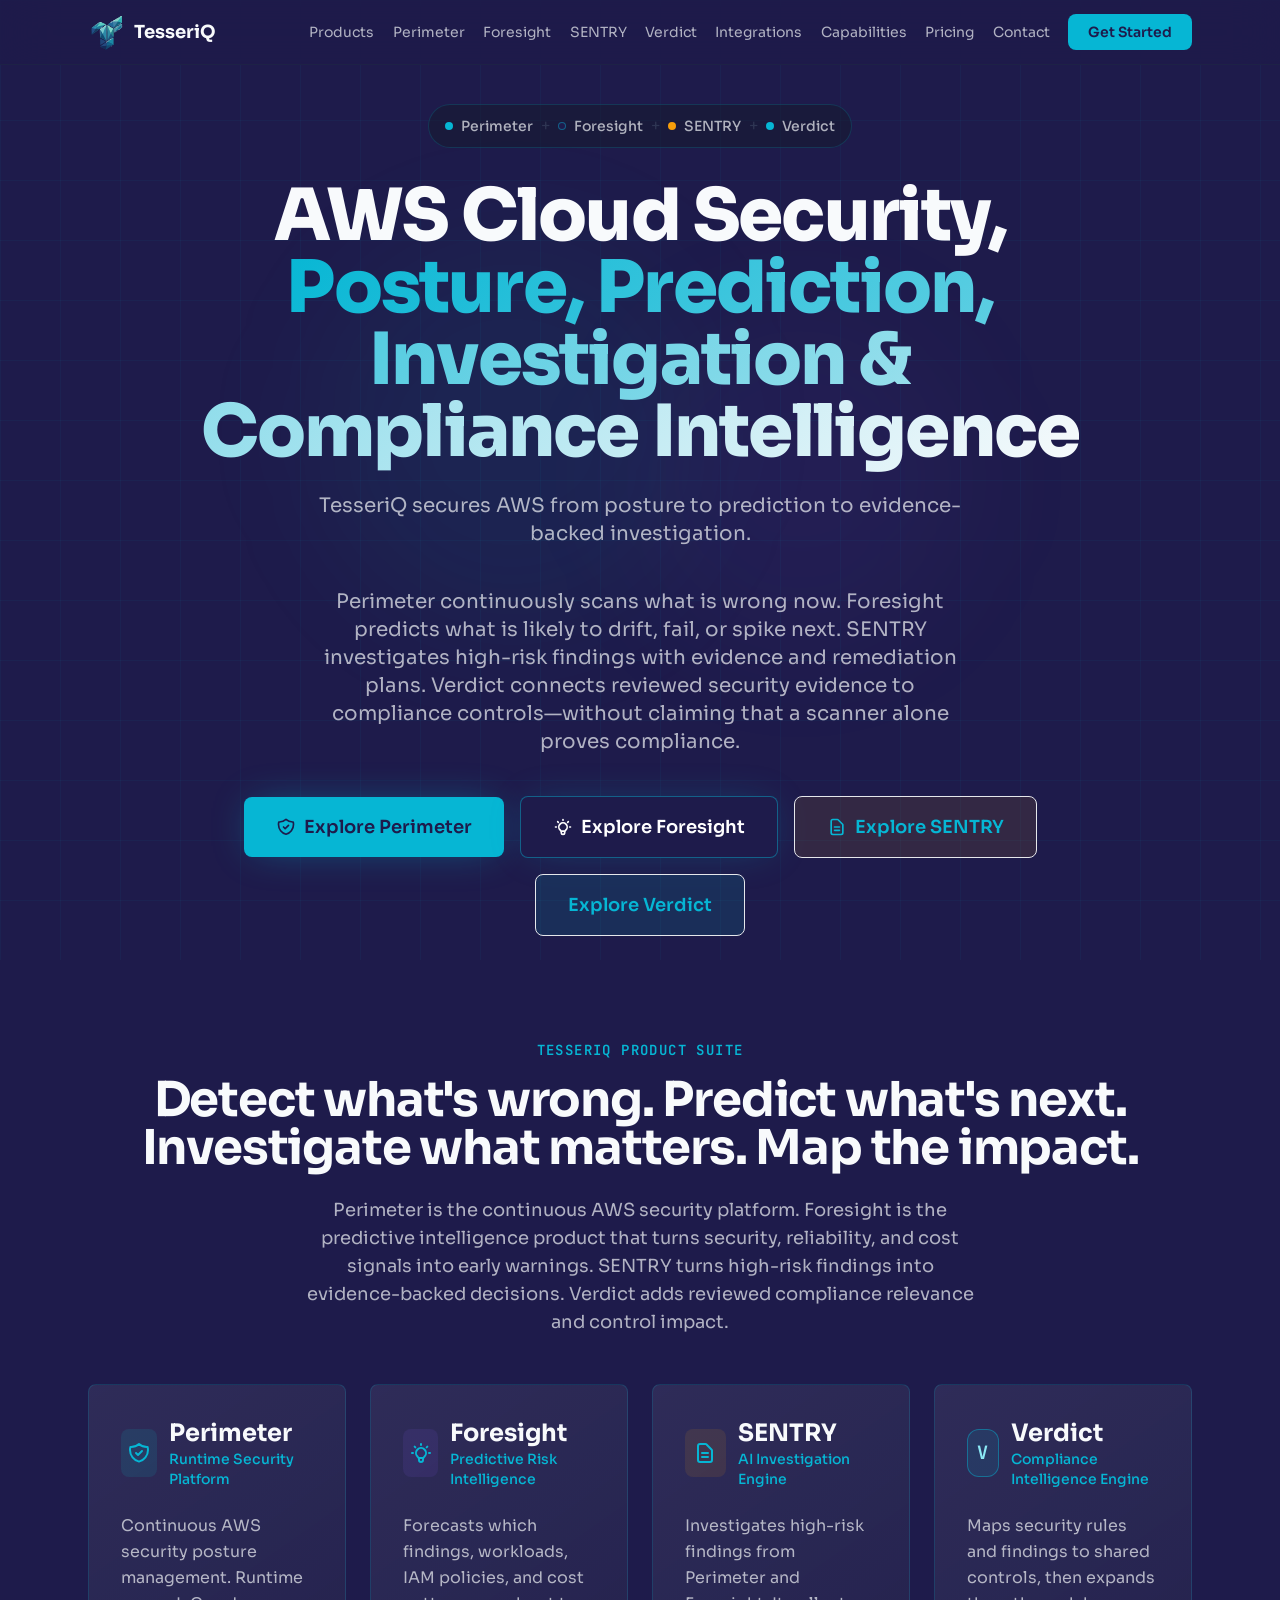
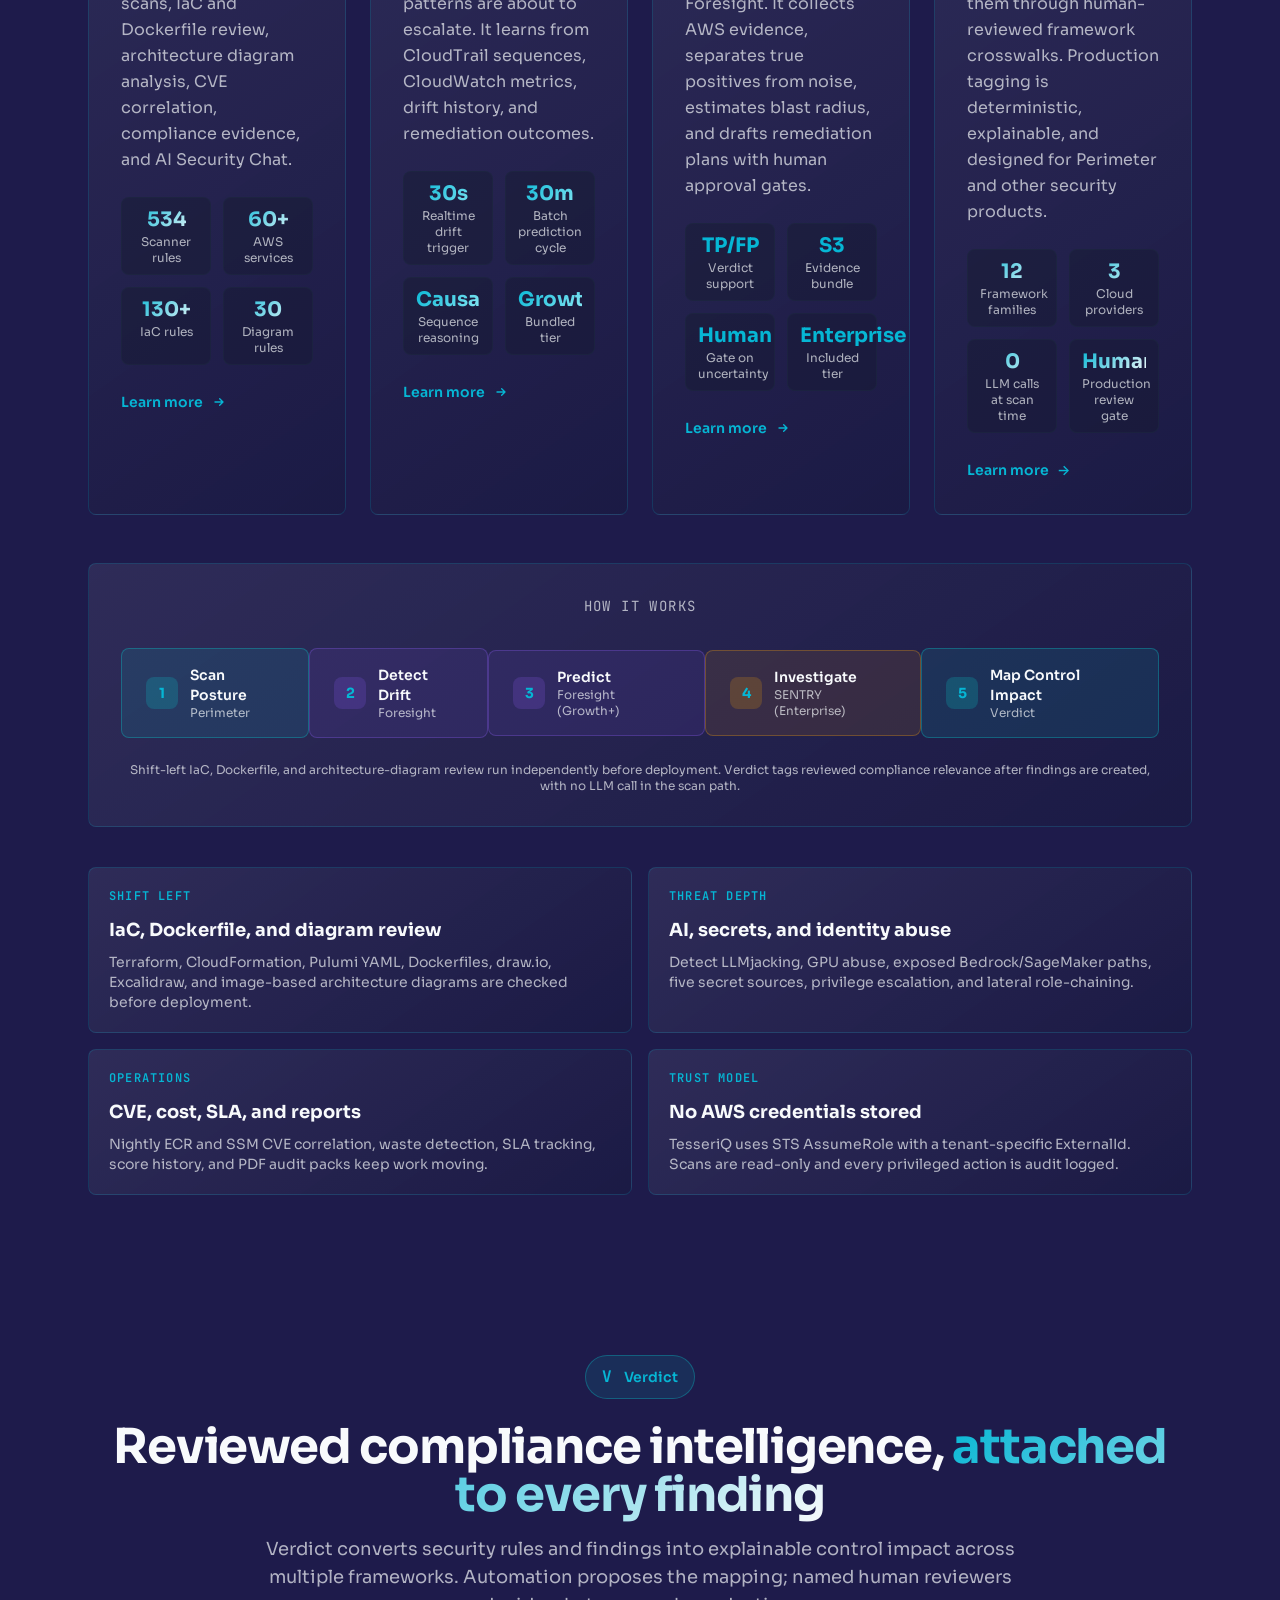
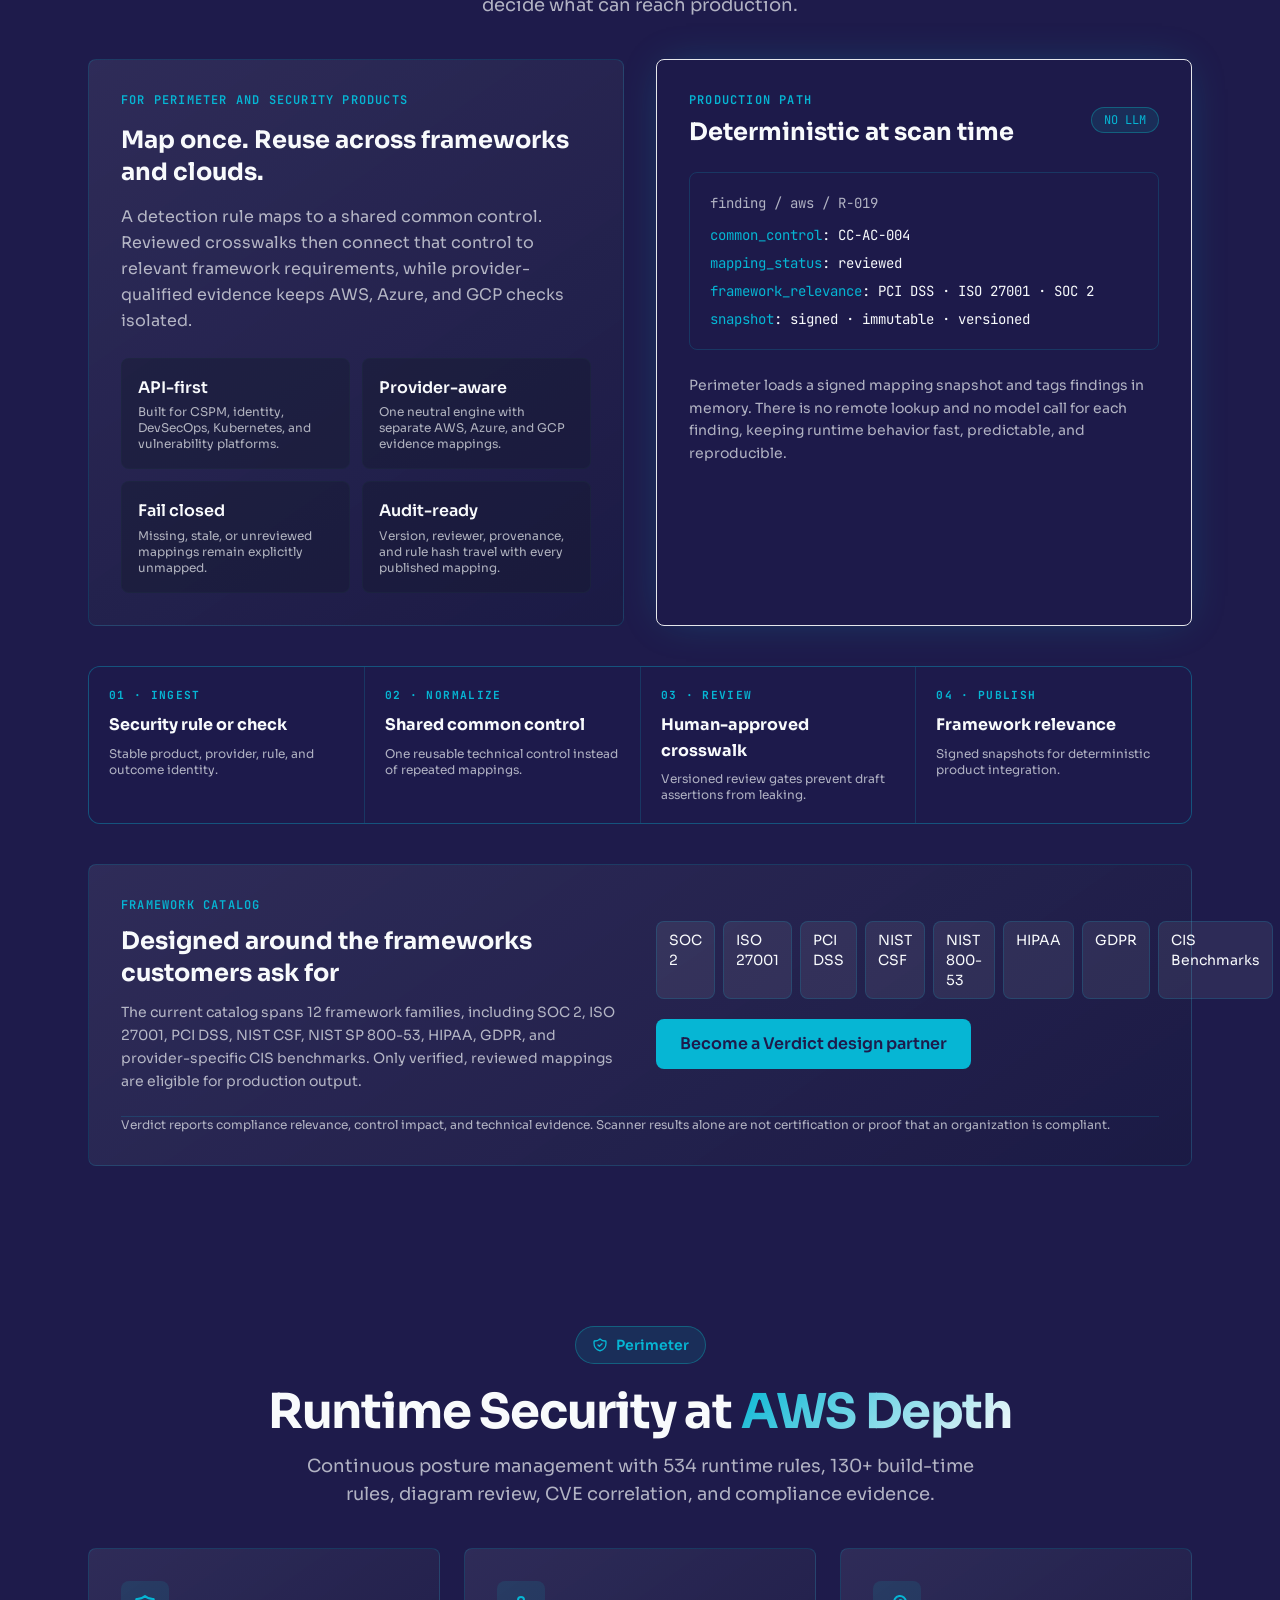
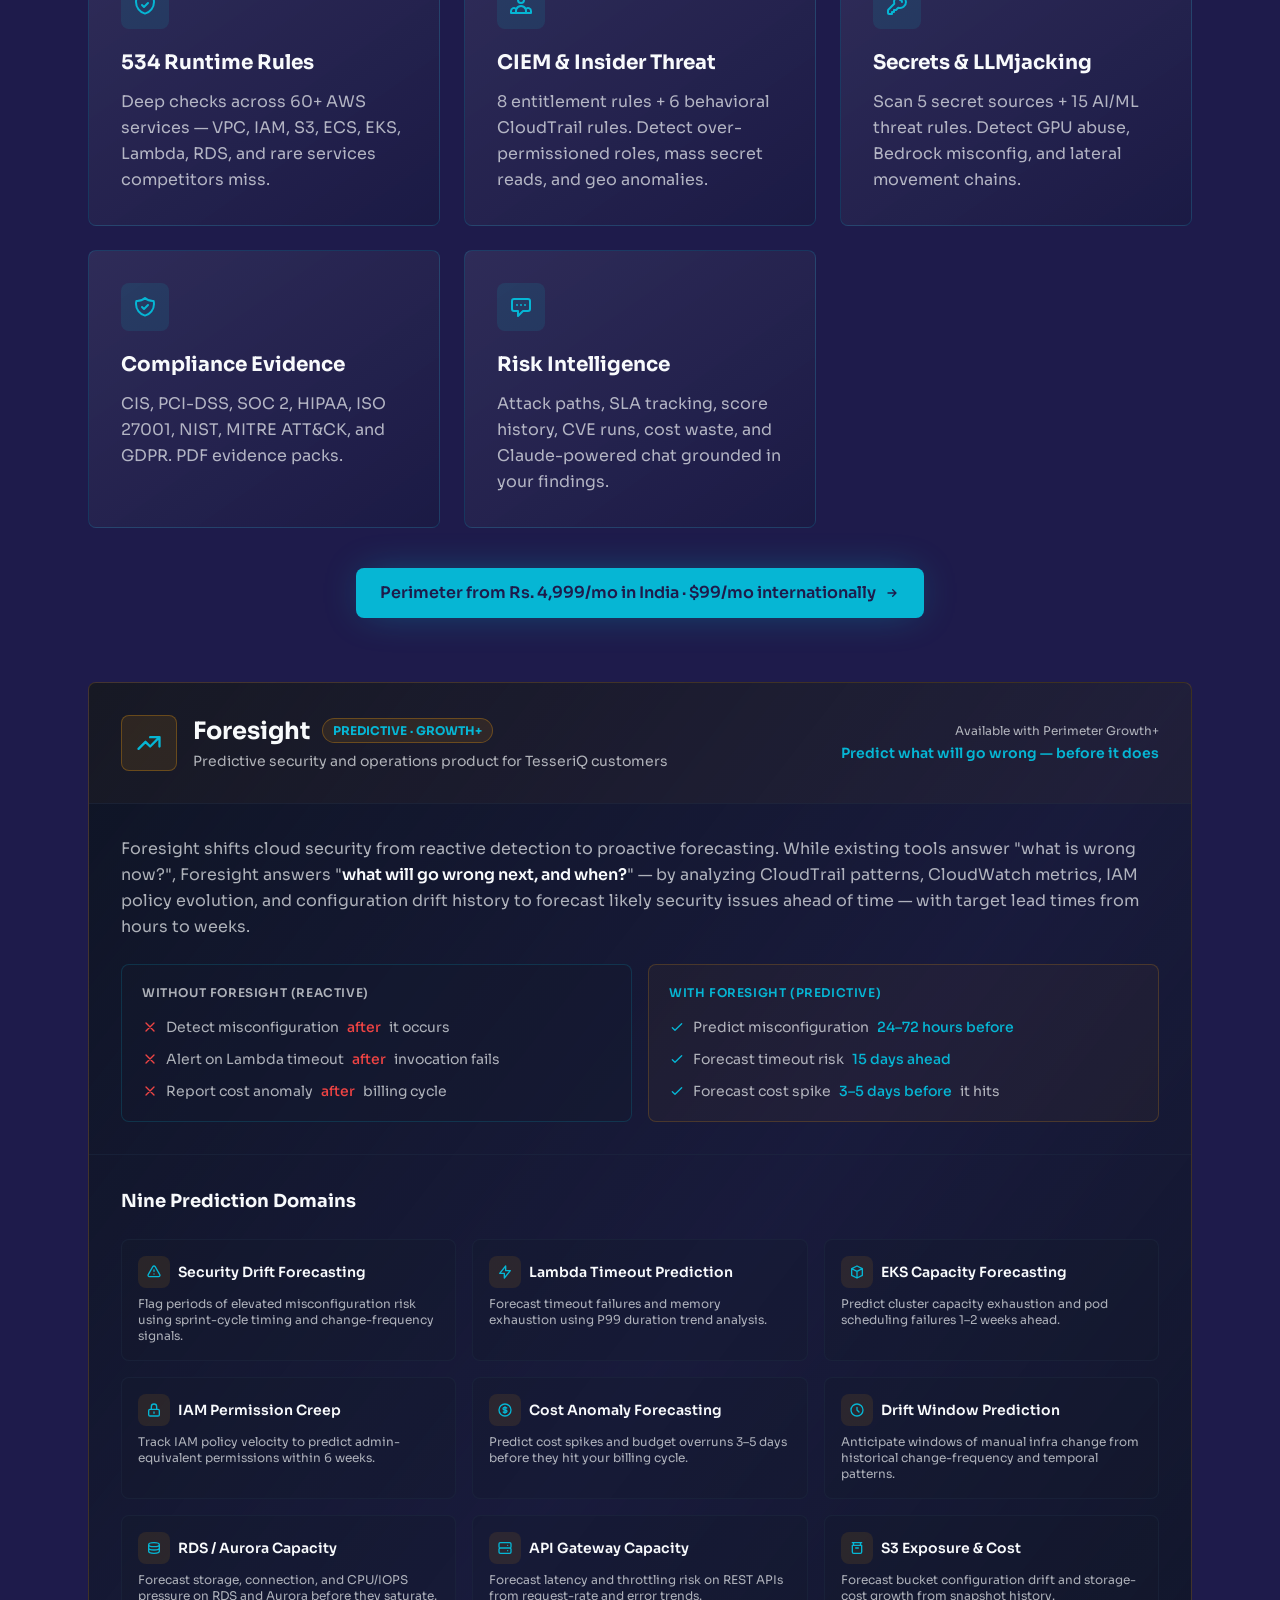
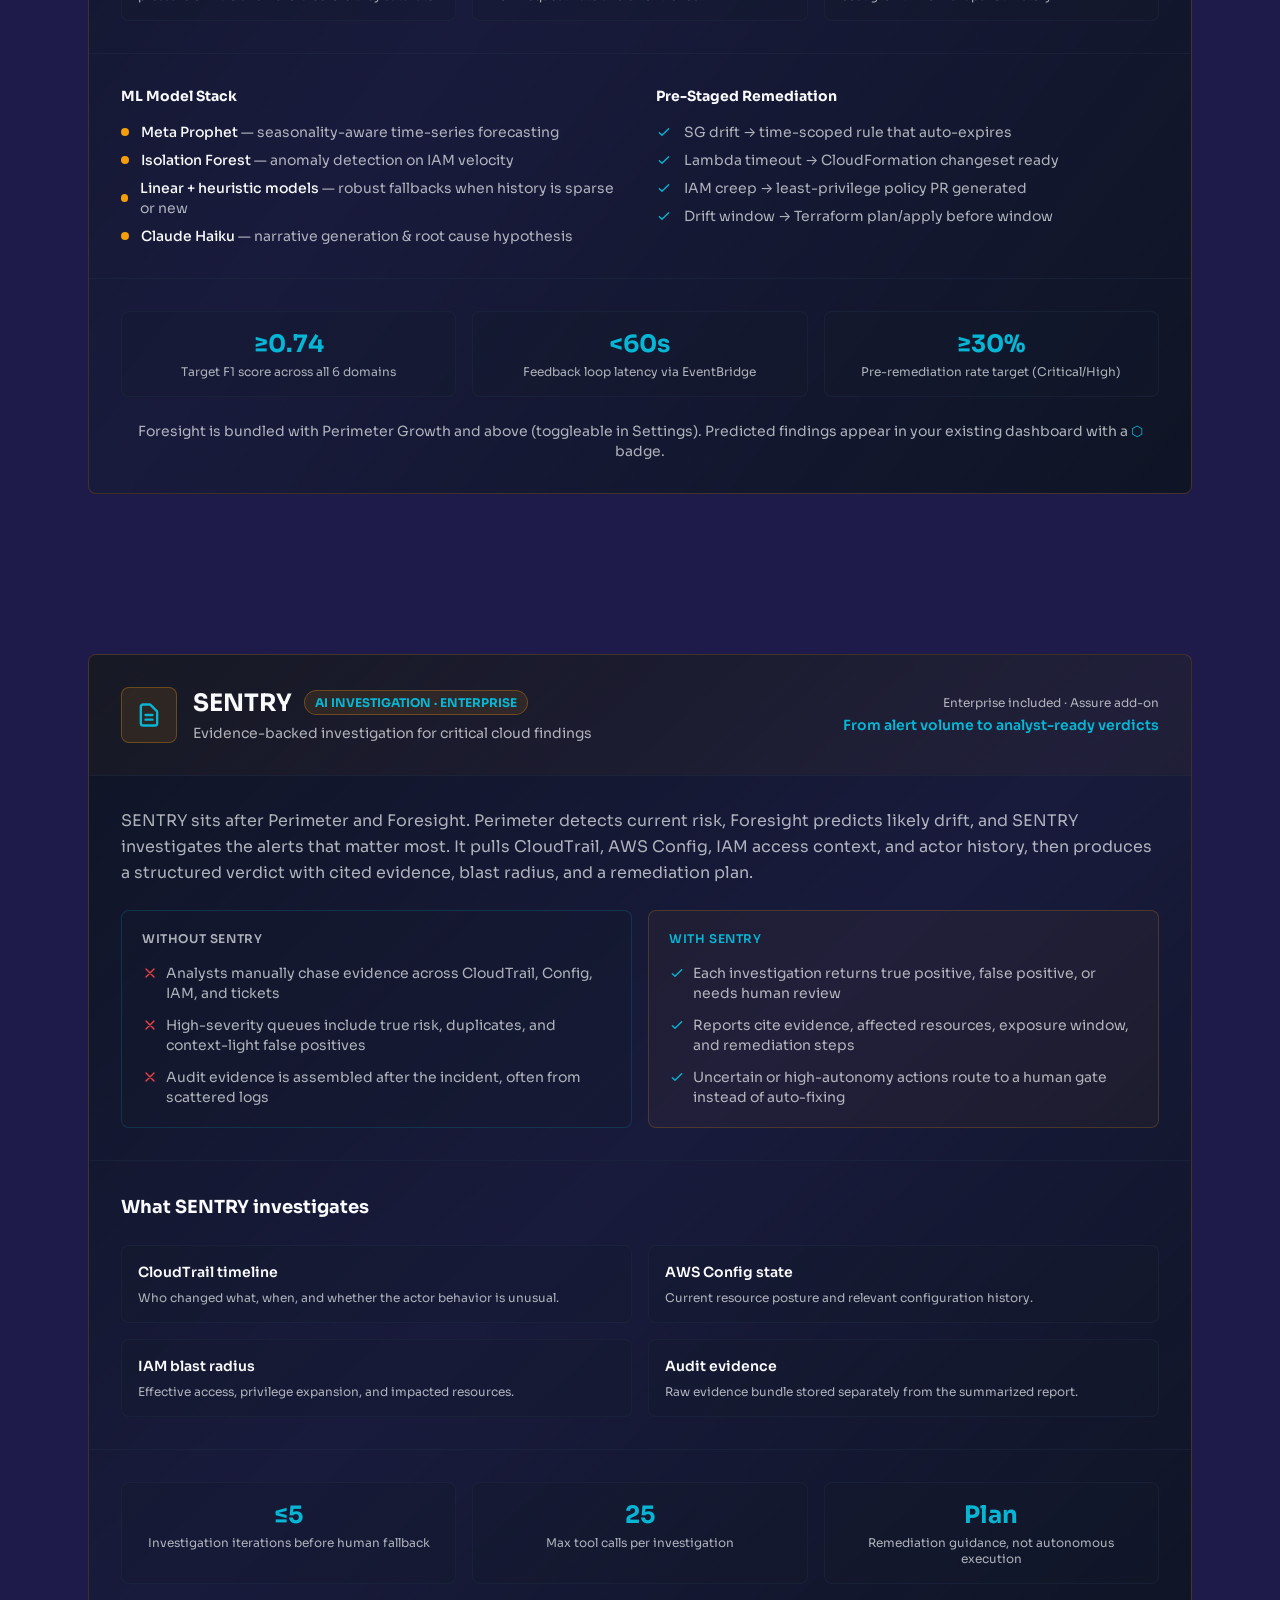
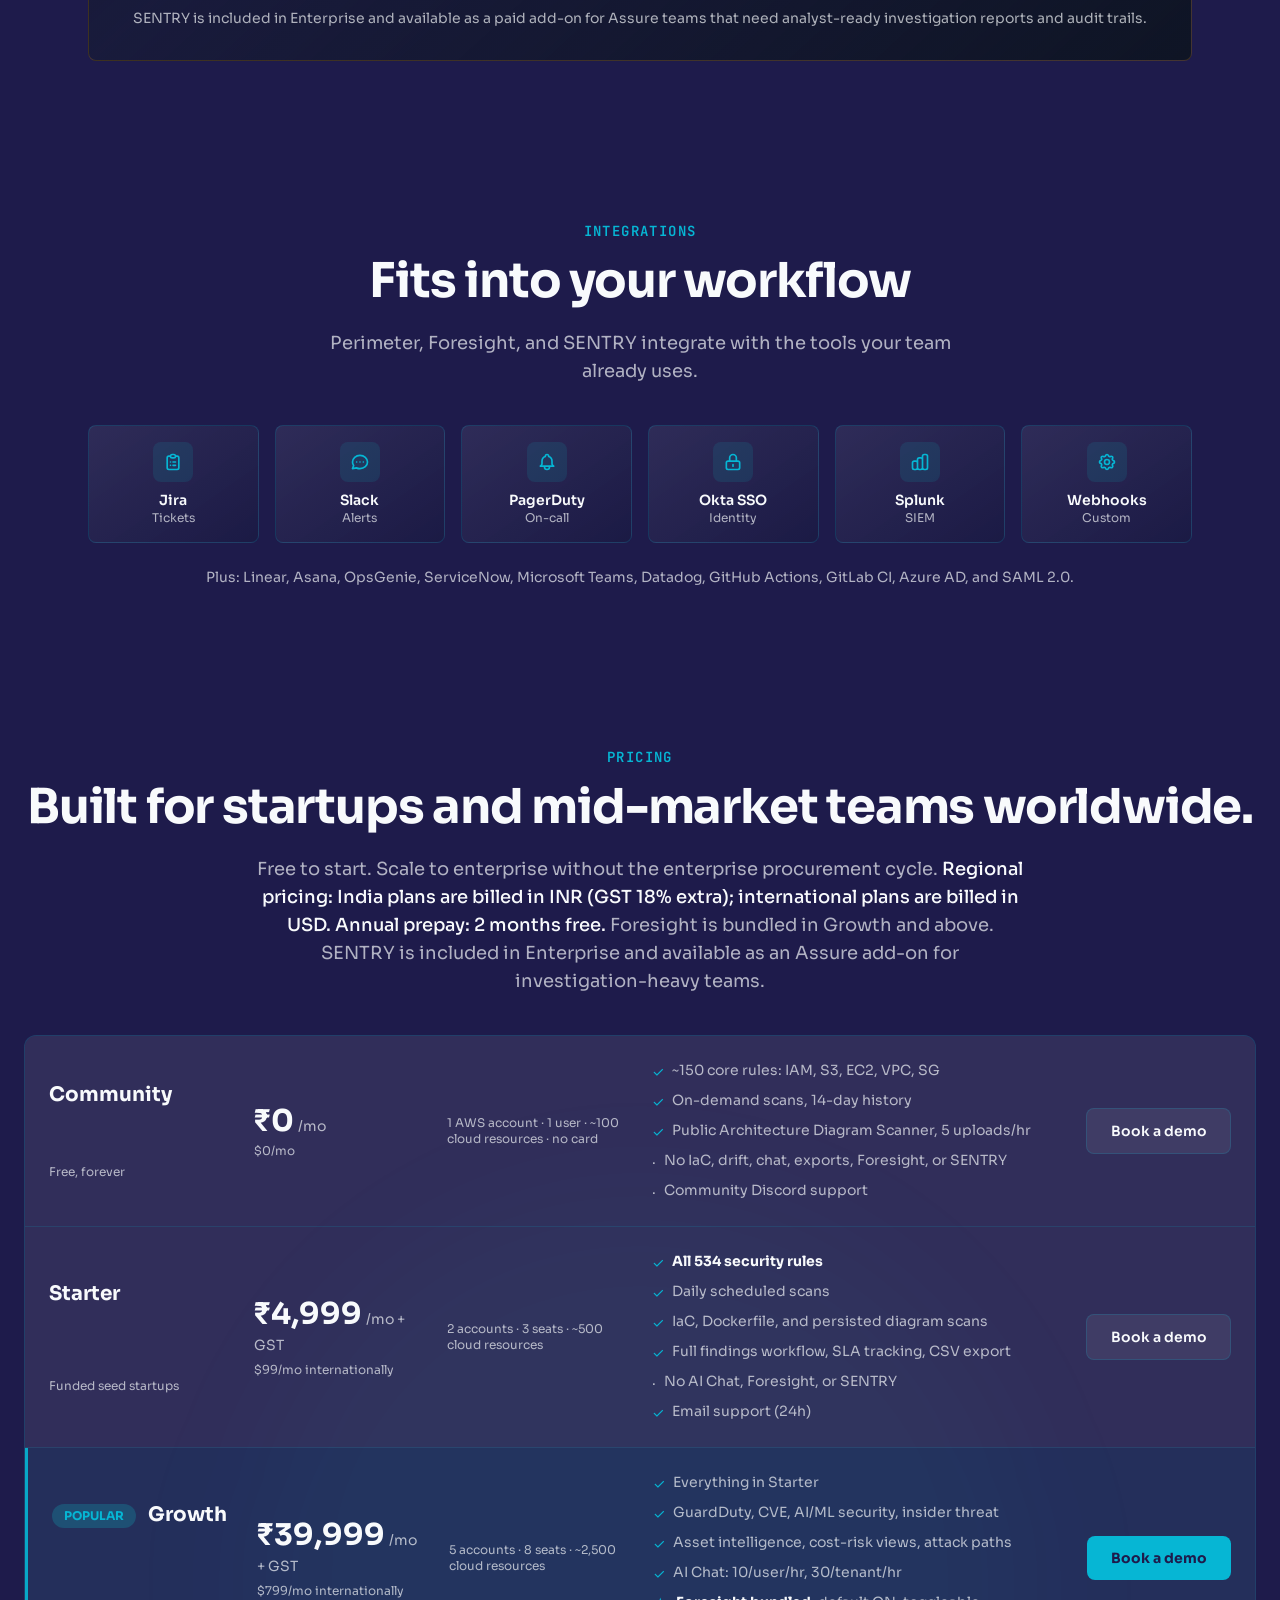
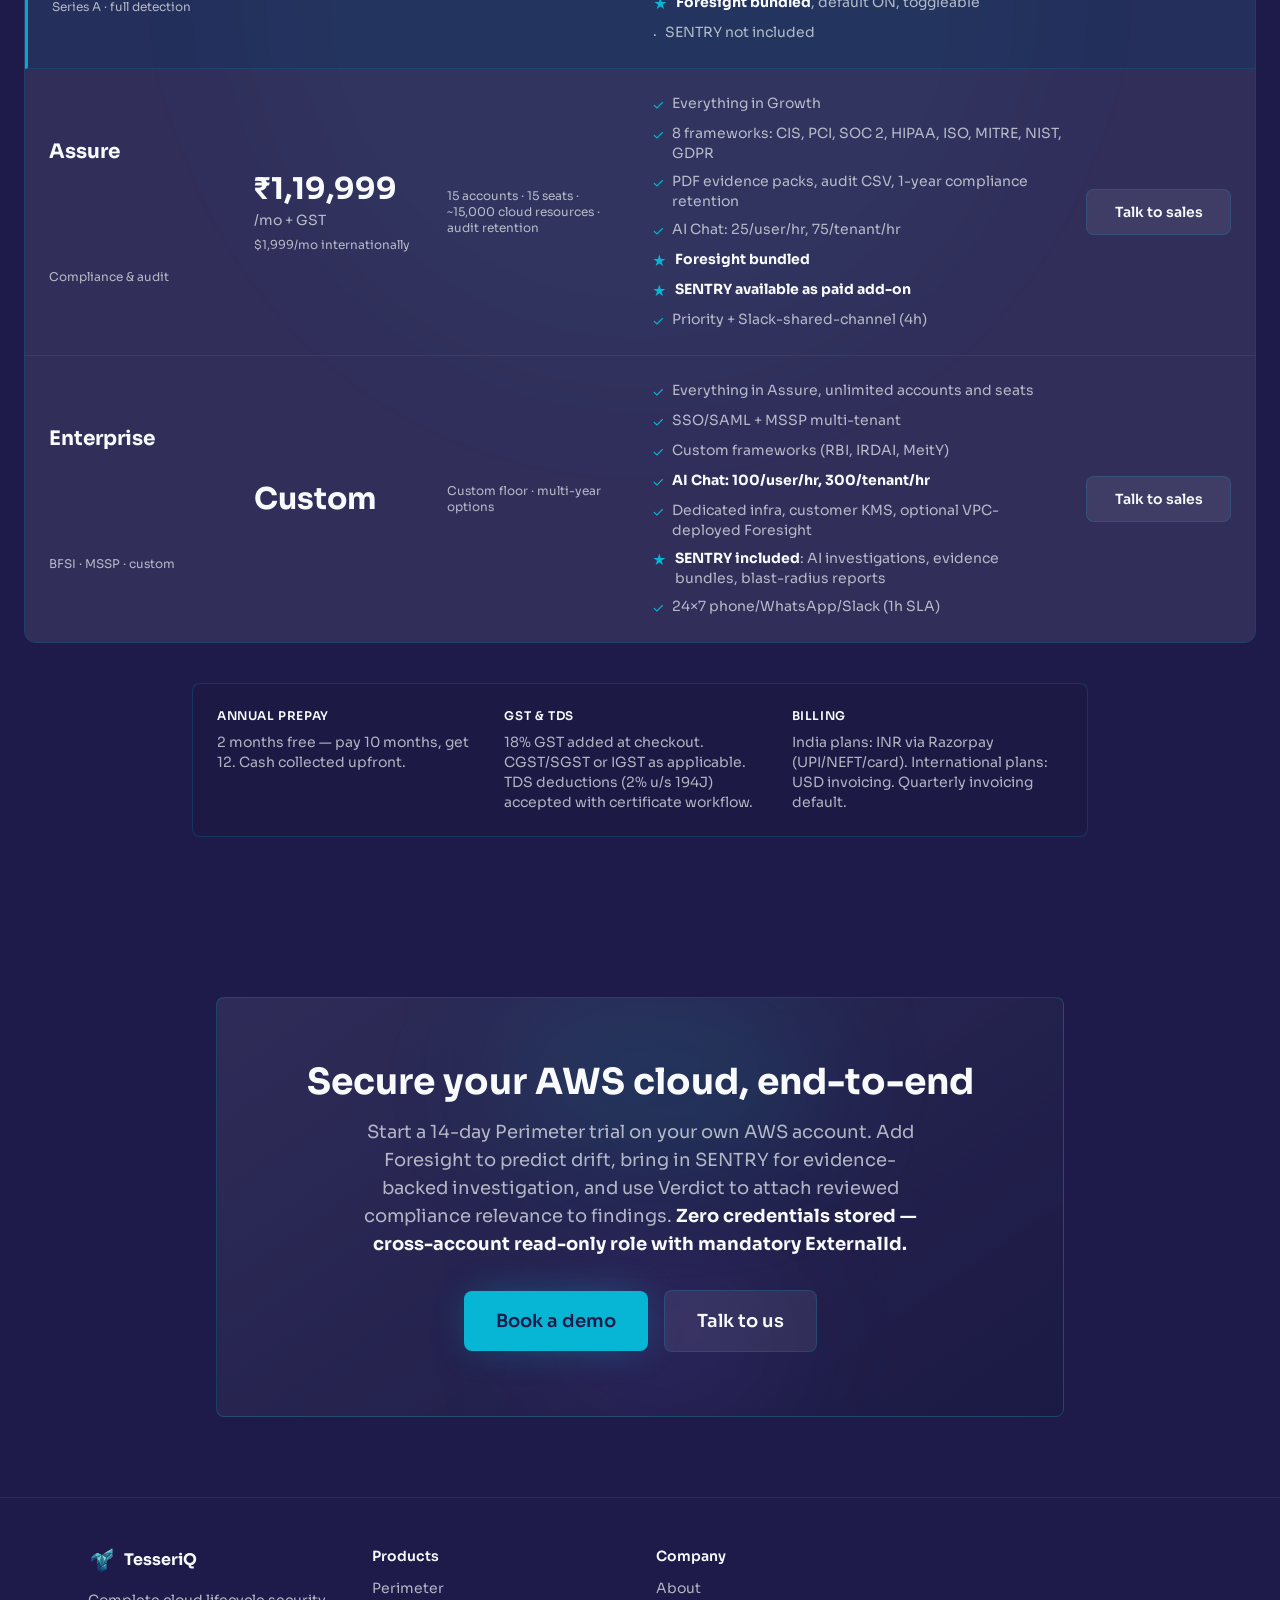
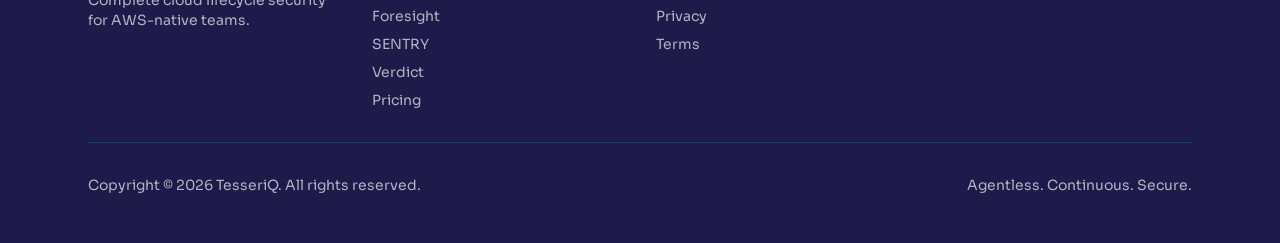
==== commit 9329514b: "added verdict" ====
--- a/index.html
+++ b/index.html
@@ -4,19 +4,19 @@
 <head>
     <meta charset="UTF-8" />
     <meta name="viewport" content="width=device-width, initial-scale=1.0" />
-    <title>TesseriQ Cloud Security Platform | AWS CSPM, AI Security, SENTRY &amp; Predictive Risk Intelligence</title>
+    <title>TesseriQ Cloud Security Platform | Perimeter, Foresight, SENTRY &amp; Verdict</title>
     <link rel="canonical" href="https://tesseriqcloud.com/" />
     <meta name="description"
-        content="TesseriQ builds Perimeter for continuous AWS security posture management, Foresight for predictive cloud risk intelligence, and SENTRY for evidence-backed AI investigation." />
+        content="TesseriQ combines Perimeter cloud security, Foresight predictive risk, SENTRY AI investigation, and Verdict reviewed compliance intelligence for AWS-native teams and security products." />
     <meta property="og:title" content="TesseriQ Cloud Security Platform" />
     <meta property="og:description"
-        content="AWS CSPM, AI Security, Runtime Drift Detection, SENTRY investigations and Predictive Cloud Risk Intelligence." />
+        content="Cloud posture, predictive risk, AI investigation, and reviewed compliance intelligence across the TesseriQ product suite." />
     <meta property="og:type" content="website" />
     <meta property="og:url" content="https://tesseriqcloud.com/" />
     <meta property="og:image" content="https://tesseriqcloud.com/tesseriq-og.png" />
     <meta name="twitter:card" content="summary_large_image" />
     <meta name="twitter:title" content="TesseriQ Cloud Security Platform" />
-    <meta name="twitter:description" content="AWS CSPM, AI Security, SENTRY investigations &amp; Predictive Cloud Risk Intelligence." />
+    <meta name="twitter:description" content="Cloud posture, predictive risk, AI investigation, and reviewed compliance intelligence." />
     <meta name="twitter:image" content="https://tesseriqcloud.com/tesseriq-og.png" />
 
     <link rel="icon" type="image/svg+xml" href="/tesseriq-mark.svg" />
@@ -34,7 +34,7 @@
     "name": "TesseriQ",
     "url": "https://tesseriqcloud.com",
     "logo": "https://tesseriqcloud.com/tesseriq-mark.png",
-    "description": "AWS cloud security platform with CSPM, AI security, SENTRY investigations and predictive risk intelligence.",
+    "description": "Cloud security platform with CSPM, predictive risk intelligence, AI investigation, and reviewed compliance intelligence.",
     "sameAs": [
         "https://github.com/thirukguru"
     ]
@@ -1739,6 +1739,53 @@
             cursor: pointer;
         }
 
+        .product-suite-grid {
+            display: grid;
+            grid-template-columns: repeat(4, minmax(0, 1fr));
+            gap: 1.5rem;
+        }
+
+        .verdict-mark {
+            display: inline-flex;
+            align-items: center;
+            justify-content: center;
+            width: 3rem;
+            height: 3rem;
+            border: 1px solid rgba(6, 182, 212, 0.45);
+            border-radius: 0.75rem;
+            background: rgba(6, 182, 212, 0.1);
+            color: #8BE9F5;
+            font-family: 'JetBrains Mono', monospace;
+            font-size: 1.15rem;
+            font-weight: 700;
+        }
+
+        .verdict-flow {
+            display: grid;
+            grid-template-columns: repeat(4, minmax(0, 1fr));
+            gap: 1px;
+            overflow: hidden;
+            border: 1px solid rgba(6, 182, 212, 0.22);
+            border-radius: 0.75rem;
+            background: rgba(6, 182, 212, 0.18);
+        }
+
+        .verdict-flow-step {
+            padding: 1.25rem;
+            background: rgba(30, 27, 75, 0.96);
+        }
+
+        .verdict-flow-step span {
+            display: block;
+            margin-bottom: 0.45rem;
+            color: #06B6D4;
+            font-family: 'JetBrains Mono', monospace;
+            font-size: 0.7rem;
+            font-weight: 700;
+            letter-spacing: 0.12em;
+            text-transform: uppercase;
+        }
+
 
         img,
         svg {
@@ -1765,7 +1812,13 @@
         .desktop-nav {
             display: flex;
             align-items: center;
-            gap: 2rem;
+            gap: 1.15rem;
+        }
+
+        .suite-badge,
+        .hero-actions {
+            flex-wrap: wrap;
+            justify-content: center;
         }
 
         .mobile-menu-button {
@@ -1854,7 +1907,7 @@
             text-align: center;
         }
 
-        @media (max-width: 767px) {
+        @media (max-width: 1023px) {
             .desktop-nav {
                 display: none;
             }
@@ -1907,6 +1960,10 @@
         }
 
         @media (max-width: 1023px) {
+            .product-suite-grid {
+                grid-template-columns: repeat(2, minmax(0, 1fr));
+            }
+
             .foresight-header {
                 padding: 1.5rem;
             }
@@ -1922,6 +1979,11 @@
         }
 
         @media (max-width: 520px) {
+            .product-suite-grid,
+            .verdict-flow {
+                grid-template-columns: 1fr;
+            }
+
             .foresight-title-wrap {
                 display: grid;
                 grid-template-columns: 3.5rem minmax(0, 1fr);
@@ -2073,6 +2135,8 @@
                     class="text-sm text-text-muted hover:text-text-primary transition-colors">Foresight</a>
                 <a href="#sentry"
                     class="text-sm text-text-muted hover:text-text-primary transition-colors">SENTRY</a>
+                <a href="#verdict"
+                    class="text-sm text-text-muted hover:text-text-primary transition-colors">Verdict</a>
                 <a href="#integrations"
                     class="text-sm text-text-muted hover:text-text-primary transition-colors">Integrations</a>
                 <a href="#capabilities"
@@ -2095,6 +2159,7 @@
                 <a href="#perimeter">Perimeter</a>
                 <a href="#foresight">Foresight</a>
                 <a href="#sentry">SENTRY</a>
+                <a href="#verdict">Verdict</a>
                 <a href="#integrations">Integrations</a>
                 <a href="#capabilities">Capabilities</a>
                 <a href="#pricing">Pricing</a>
@@ -2112,7 +2177,7 @@
 
         <div class="relative z-10 max-w-5xl mx-auto px-6 text-center pt-20">
             <div
-                class="inline-flex items-center gap-2 px-4 py-2 rounded-full border border-border bg-surface-alt/50 mb-8 animate-fade-up">
+                class="suite-badge inline-flex items-center gap-2 px-4 py-2 rounded-full border border-border bg-surface-alt/50 mb-8 animate-fade-up">
                 <span class="w-2 h-2 rounded-full bg-cyan"></span>
                 <span class="text-sm font-medium text-text-muted">Perimeter</span>
                 <span class="text-text-muted/30">+</span>
@@ -2121,11 +2186,14 @@
                 <span class="text-text-muted/30">+</span>
                 <span class="w-2 h-2 rounded-full bg-amber"></span>
                 <span class="text-sm font-medium text-text-muted">SENTRY</span>
+                <span class="text-text-muted/30">+</span>
+                <span class="w-2 h-2 rounded-full bg-cyan"></span>
+                <span class="text-sm font-medium text-text-muted">Verdict</span>
             </div>
 
             <h1 class="text-5xl md:text-7xl font-black tracking-tight mb-6 animate-fade-up" style="animation-delay:.1s">
                 AWS Cloud Security,<br>
-                <span class="text-gradient">CSPM, Prediction &amp; AI Investigation</span>
+                <span class="text-gradient">Posture, Prediction, Investigation &amp; Compliance Intelligence</span>
             </h1>
 
             <p class="text-lg md:text-xl text-text-muted max-w-2xl mx-auto mb-10 animate-fade-up"
@@ -2136,12 +2204,12 @@
             <p class="text-lg md:text-xl text-text-muted max-w-2xl mx-auto mb-10 animate-fade-up"
                 style="animation-delay:.2s">
                 Perimeter continuously scans what is wrong now. Foresight predicts what is likely to drift,
-                fail, or spike next. SENTRY investigates high-risk findings with evidence, blast radius, and remediation
-                plans. Three products for AWS-native teams that need enterprise depth without enterprise
-                drag.
+                fail, or spike next. SENTRY investigates high-risk findings with evidence and remediation plans.
+                Verdict connects reviewed security evidence to compliance controls—without claiming that a scanner
+                alone proves compliance.
             </p>
 <!-- redeploy -->
-            <div class="flex flex-col sm:flex-row items-center justify-center gap-4 animate-fade-up"
+            <div class="hero-actions flex flex-col sm:flex-row items-center justify-center gap-4 animate-fade-up"
                 style="animation-delay:.3s">
                 <a href="#perimeter"
                     class="inline-flex items-center gap-2 px-8 py-4 rounded-lg bg-cyan text-bg font-semibold text-lg glow hover:opacity-90 transition-opacity">
@@ -2167,6 +2235,10 @@
                     </svg>
                     Explore SENTRY
                 </a>
+                <a href="#verdict"
+                    class="inline-flex items-center gap-2 px-8 py-4 rounded-lg border border-cyan/40 bg-cyan/10 text-cyan font-semibold text-lg hover:bg-cyan/15 transition-colors">
+                    Explore Verdict
+                </a>
             </div>
         </div>
     </section>
@@ -2178,15 +2250,15 @@
                 <p class="text-cyan font-mono text-sm font-semibold tracking-widest uppercase mb-4">TesseriQ product
                     suite</p>
                 <h2 class="text-4xl md:text-5xl font-bold tracking-tight mb-6">Detect what's wrong. Predict what's next.
-                    Investigate what matters.
+                    Investigate what matters. Map the impact.
                 </h2>
                 <p class="text-text-muted text-lg max-w-2xl mx-auto">Perimeter is the continuous AWS security platform.
                     Foresight is the predictive intelligence product that turns security, reliability, and cost signals
-                    into early warnings. SENTRY is the AI investigation layer that turns high-risk findings into
-                    evidence-backed decisions.</p>
+                    into early warnings. SENTRY turns high-risk findings into evidence-backed decisions. Verdict adds
+                    reviewed compliance relevance and control impact.</p>
             </div>
 
-            <div class="grid md:grid-cols-3 gap-8">
+            <div class="product-suite-grid">
                 <!-- Perimeter Card -->
                 <div
                     class="group rounded-2xl border border-border hover:border-cyan/40 card-gradient p-8 transition-all duration-300 fade-target">
@@ -2329,6 +2401,44 @@
                         </svg>
                     </a>
                 </div>
+
+                <!-- Verdict Card -->
+                <div
+                    class="group rounded-2xl border border-border hover:border-cyan/40 card-gradient p-8 transition-all duration-300 fade-target">
+                    <div class="flex items-center gap-3 mb-6">
+                        <div class="verdict-mark" aria-hidden="true">V</div>
+                        <div>
+                            <h3 class="text-2xl font-bold">Verdict</h3>
+                            <p class="text-cyan text-sm font-medium">Compliance Intelligence Engine</p>
+                        </div>
+                    </div>
+                    <p class="text-text-muted mb-6 leading-relaxed">Maps security rules and findings to shared controls,
+                        then expands them through human-reviewed framework crosswalks. Production tagging is
+                        deterministic, explainable, and designed for Perimeter and other security products.</p>
+                    <div class="grid grid-cols-2 gap-3 mb-6">
+                        <div class="px-3 py-2 rounded-lg bg-surface-alt/40 border border-border/50 text-center">
+                            <div class="text-xl font-bold text-gradient">12</div>
+                            <div class="text-xs text-text-muted">Framework families</div>
+                        </div>
+                        <div class="px-3 py-2 rounded-lg bg-surface-alt/40 border border-border/50 text-center">
+                            <div class="text-xl font-bold text-gradient">3</div>
+                            <div class="text-xs text-text-muted">Cloud providers</div>
+                        </div>
+                        <div class="px-3 py-2 rounded-lg bg-surface-alt/40 border border-border/50 text-center">
+                            <div class="text-xl font-bold text-gradient">0</div>
+                            <div class="text-xs text-text-muted">LLM calls at scan time</div>
+                        </div>
+                        <div class="px-3 py-2 rounded-lg bg-surface-alt/40 border border-border/50 text-center">
+                            <div class="text-xl font-bold text-gradient">Human</div>
+                            <div class="text-xs text-text-muted">Production review gate</div>
+                        </div>
+                    </div>
+                    <a href="#verdict"
+                        class="inline-flex items-center gap-2 text-cyan text-sm font-semibold hover:opacity-80 transition-opacity">
+                        Learn more
+                        <span aria-hidden="true">→</span>
+                    </a>
+                </div>
             </div>
 
             <!-- Lifecycle Flow -->
@@ -2383,9 +2493,23 @@
                             <div class="text-xs text-text-muted">SENTRY (Enterprise)</div>
                         </div>
                     </div>
+                    <svg class="w-6 h-6 text-text-muted hidden md:block" fill="none" stroke="currentColor"
+                        stroke-width="2" viewBox="0 0 24 24">
+                        <path stroke-linecap="round" stroke-linejoin="round" d="M13 7l5 5m0 0l-5 5m5-5H6" />
+                    </svg>
+                    <div class="flex items-center gap-3 px-6 py-4 rounded-xl bg-cyan/10 border border-cyan/30">
+                        <div class="w-8 h-8 rounded-lg bg-cyan/20 flex items-center justify-center">
+                            <span class="text-cyan font-bold text-sm">5</span>
+                        </div>
+                        <div>
+                            <div class="font-semibold text-sm">Map Control Impact</div>
+                            <div class="text-xs text-text-muted">Verdict</div>
+                        </div>
+                    </div>
                 </div>
                 <p class="mt-6 text-center text-xs text-text-muted">Shift-left IaC, Dockerfile, and architecture-diagram
-                    review run independently — before anything deploys.</p>
+                    review run independently before deployment. Verdict tags reviewed compliance relevance after
+                    findings are created, with no LLM call in the scan path.</p>
             </div>
 
             <div id="capabilities" class="mt-10 grid md:grid-cols-2 lg:grid-cols-4 gap-4 fade-target">
@@ -2416,6 +2540,144 @@
                     <h3 class="font-bold text-lg mb-2">No AWS credentials stored</h3>
                     <p class="text-sm text-text-muted">TesseriQ uses STS AssumeRole with a tenant-specific ExternalId.
                         Scans are read-only and every privileged action is audit logged.</p>
+                </div>
+            </div>
+        </div>
+    </section>
+
+    <!-- VERDICT SECTION -->
+    <section id="verdict" class="py-32">
+        <div class="max-w-6xl mx-auto px-6">
+            <div class="text-center mb-16 fade-target">
+                <div
+                    class="inline-flex items-center gap-3 px-4 py-2 rounded-full border border-cyan/30 bg-cyan/10 mb-6">
+                    <span class="font-mono text-cyan font-bold" aria-hidden="true">V</span>
+                    <span class="text-sm font-semibold text-cyan">Verdict</span>
+                </div>
+                <h2 class="text-4xl md:text-5xl font-bold tracking-tight mb-4">Reviewed compliance intelligence,
+                    <span class="text-gradient">attached to every finding</span>
+                </h2>
+                <p class="text-text-muted text-lg max-w-3xl mx-auto">Verdict converts security rules and findings into
+                    explainable control impact across multiple frameworks. Automation proposes the mapping; named
+                    human reviewers decide what can reach production.</p>
+            </div>
+
+            <div class="grid md:grid-cols-2 gap-8 mb-10">
+                <div class="rounded-2xl border border-border card-gradient p-8 fade-target">
+                    <p class="text-cyan font-mono text-xs font-semibold tracking-widest uppercase mb-4">For Perimeter
+                        and security products</p>
+                    <h3 class="text-2xl font-bold mb-4">Map once. Reuse across frameworks and clouds.</h3>
+                    <p class="text-text-muted leading-relaxed mb-6">A detection rule maps to a shared common control.
+                        Reviewed crosswalks then connect that control to relevant framework requirements, while
+                        provider-qualified evidence keeps AWS, Azure, and GCP checks isolated.</p>
+                    <div class="grid grid-cols-2 gap-3">
+                        <div class="p-4 rounded-xl bg-surface-alt/40 border border-border/50">
+                            <div class="font-semibold mb-1">API-first</div>
+                            <div class="text-xs text-text-muted">Built for CSPM, identity, DevSecOps, Kubernetes, and
+                                vulnerability platforms.</div>
+                        </div>
+                        <div class="p-4 rounded-xl bg-surface-alt/40 border border-border/50">
+                            <div class="font-semibold mb-1">Provider-aware</div>
+                            <div class="text-xs text-text-muted">One neutral engine with separate AWS, Azure, and GCP
+                                evidence mappings.</div>
+                        </div>
+                        <div class="p-4 rounded-xl bg-surface-alt/40 border border-border/50">
+                            <div class="font-semibold mb-1">Fail closed</div>
+                            <div class="text-xs text-text-muted">Missing, stale, or unreviewed mappings remain
+                                explicitly unmapped.</div>
+                        </div>
+                        <div class="p-4 rounded-xl bg-surface-alt/40 border border-border/50">
+                            <div class="font-semibold mb-1">Audit-ready</div>
+                            <div class="text-xs text-text-muted">Version, reviewer, provenance, and rule hash travel
+                                with every published mapping.</div>
+                        </div>
+                    </div>
+                </div>
+
+                <div class="rounded-2xl border border-cyan/25 bg-surface p-8 glow-purple fade-target">
+                    <div class="flex items-center justify-between gap-4 mb-6">
+                        <div>
+                            <p class="text-cyan font-mono text-xs font-semibold tracking-widest uppercase mb-2">
+                                Production path</p>
+                            <h3 class="text-2xl font-bold">Deterministic at scan time</h3>
+                        </div>
+                        <span class="px-3 py-1 rounded-full border border-cyan/30 bg-cyan/10 text-cyan text-xs font-mono">
+                            NO LLM
+                        </span>
+                    </div>
+                    <div class="font-mono text-sm rounded-xl border border-border bg-bg/70 p-5 mb-6">
+                        <div class="text-text-muted mb-3">finding / aws / R-019</div>
+                        <div class="mb-2"><span class="text-cyan">common_control</span>: CC-AC-004</div>
+                        <div class="mb-2"><span class="text-cyan">mapping_status</span>: reviewed</div>
+                        <div class="mb-2"><span class="text-cyan">framework_relevance</span>: PCI DSS · ISO 27001 · SOC 2
+                        </div>
+                        <div><span class="text-cyan">snapshot</span>: signed · immutable · versioned</div>
+                    </div>
+                    <p class="text-sm text-text-muted leading-relaxed">Perimeter loads a signed mapping snapshot and
+                        tags findings in memory. There is no remote lookup and no model call for each finding, keeping
+                        runtime behavior fast, predictable, and reproducible.</p>
+                </div>
+            </div>
+
+            <div class="verdict-flow mb-10 fade-target" aria-label="Verdict mapping workflow">
+                <div class="verdict-flow-step">
+                    <span>01 · Ingest</span>
+                    <strong>Security rule or check</strong>
+                    <p class="text-xs text-text-muted mt-2">Stable product, provider, rule, and outcome identity.</p>
+                </div>
+                <div class="verdict-flow-step">
+                    <span>02 · Normalize</span>
+                    <strong>Shared common control</strong>
+                    <p class="text-xs text-text-muted mt-2">One reusable technical control instead of repeated mappings.
+                    </p>
+                </div>
+                <div class="verdict-flow-step">
+                    <span>03 · Review</span>
+                    <strong>Human-approved crosswalk</strong>
+                    <p class="text-xs text-text-muted mt-2">Versioned review gates prevent draft assertions from leaking.
+                    </p>
+                </div>
+                <div class="verdict-flow-step">
+                    <span>04 · Publish</span>
+                    <strong>Framework relevance</strong>
+                    <p class="text-xs text-text-muted mt-2">Signed snapshots for deterministic product integration.</p>
+                </div>
+            </div>
+
+            <div class="rounded-2xl border border-border card-gradient p-8 fade-target">
+                <div class="grid md:grid-cols-2 gap-8 items-center">
+                    <div>
+                        <p class="text-cyan font-mono text-xs font-semibold tracking-widest uppercase mb-3">Framework
+                            catalog</p>
+                        <h3 class="text-2xl font-bold mb-3">Designed around the frameworks customers ask for</h3>
+                        <p class="text-sm text-text-muted leading-relaxed">The current catalog spans 12 framework
+                            families, including SOC 2, ISO 27001, PCI DSS, NIST CSF, NIST SP 800-53, HIPAA, GDPR, and
+                            provider-specific CIS benchmarks. Only verified, reviewed mappings are eligible for
+                            production output.</p>
+                    </div>
+                    <div>
+                        <div class="flex flex-wrap gap-2 mb-5">
+                            <span class="px-3 py-2 rounded-lg border border-border bg-surface-alt text-sm">SOC 2</span>
+                            <span class="px-3 py-2 rounded-lg border border-border bg-surface-alt text-sm">ISO
+                                27001</span>
+                            <span class="px-3 py-2 rounded-lg border border-border bg-surface-alt text-sm">PCI DSS</span>
+                            <span class="px-3 py-2 rounded-lg border border-border bg-surface-alt text-sm">NIST CSF</span>
+                            <span class="px-3 py-2 rounded-lg border border-border bg-surface-alt text-sm">NIST
+                                800-53</span>
+                            <span class="px-3 py-2 rounded-lg border border-border bg-surface-alt text-sm">HIPAA</span>
+                            <span class="px-3 py-2 rounded-lg border border-border bg-surface-alt text-sm">GDPR</span>
+                            <span class="px-3 py-2 rounded-lg border border-border bg-surface-alt text-sm">CIS
+                                Benchmarks</span>
+                        </div>
+                        <a href="mailto:sales@tesseriqcloud.com?subject=Verdict%20design%20partner"
+                            class="inline-flex items-center gap-2 px-6 py-3 rounded-lg bg-cyan text-bg font-semibold hover:opacity-90 transition-opacity">
+                            Become a Verdict design partner
+                        </a>
+                    </div>
+                </div>
+                <div class="mt-6 pt-6 border-t border-border text-xs text-text-muted">
+                    Verdict reports compliance relevance, control impact, and technical evidence. Scanner results alone
+                    are not certification or proof that an organization is compliant.
                 </div>
             </div>
         </div>
@@ -3328,8 +3590,9 @@
                 <div class="relative z-10">
                     <h2 class="text-3xl md:text-4xl font-bold mb-4">Secure your AWS cloud, end-to-end</h2>
                     <p class="text-text-muted text-lg mb-8 max-w-xl mx-auto">
-                        Start a 14-day Perimeter trial on your own AWS account. Add Foresight to predict drift, and
-                        bring in SENTRY when your team needs evidence-backed investigation at scale. <strong class="text-text-primary">Zero credentials stored —
+                        Start a 14-day Perimeter trial on your own AWS account. Add Foresight to predict drift,
+                        bring in SENTRY for evidence-backed investigation, and use Verdict to attach reviewed compliance
+                        relevance to findings. <strong class="text-text-primary">Zero credentials stored —
                             cross-account read-only role with mandatory ExternalId.</strong>
                     </p>
                     <div class="flex flex-col sm:flex-row items-center justify-center gap-4">
@@ -3365,6 +3628,7 @@
                         <li><a href="#perimeter" class="hover:text-text-primary transition-colors">Perimeter</a></li>
                         <li><a href="#foresight" class="hover:text-text-primary transition-colors">Foresight</a></li>
                         <li><a href="#sentry" class="hover:text-text-primary transition-colors">SENTRY</a></li>
+                        <li><a href="#verdict" class="hover:text-text-primary transition-colors">Verdict</a></li>
                         <li><a href="#pricing" class="hover:text-text-primary transition-colors">Pricing</a></li>
                     </ul>
                 </div>
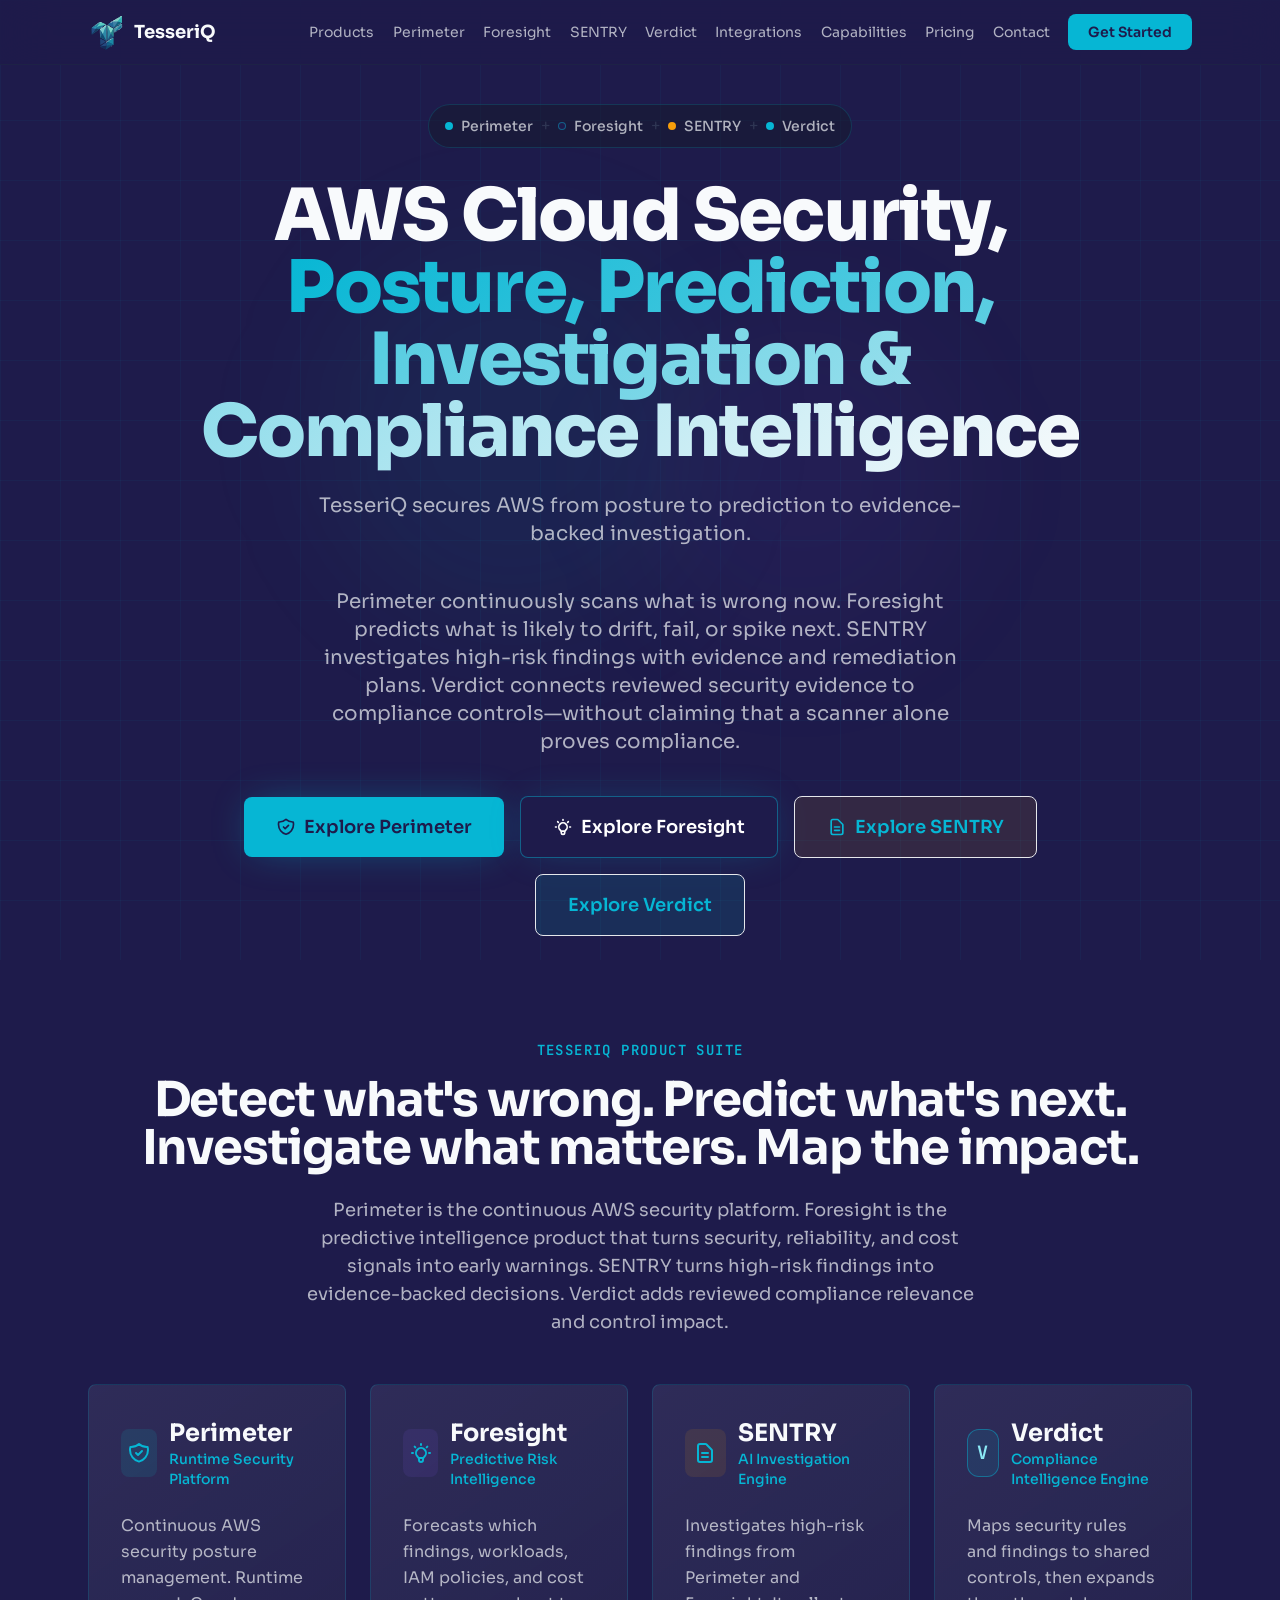
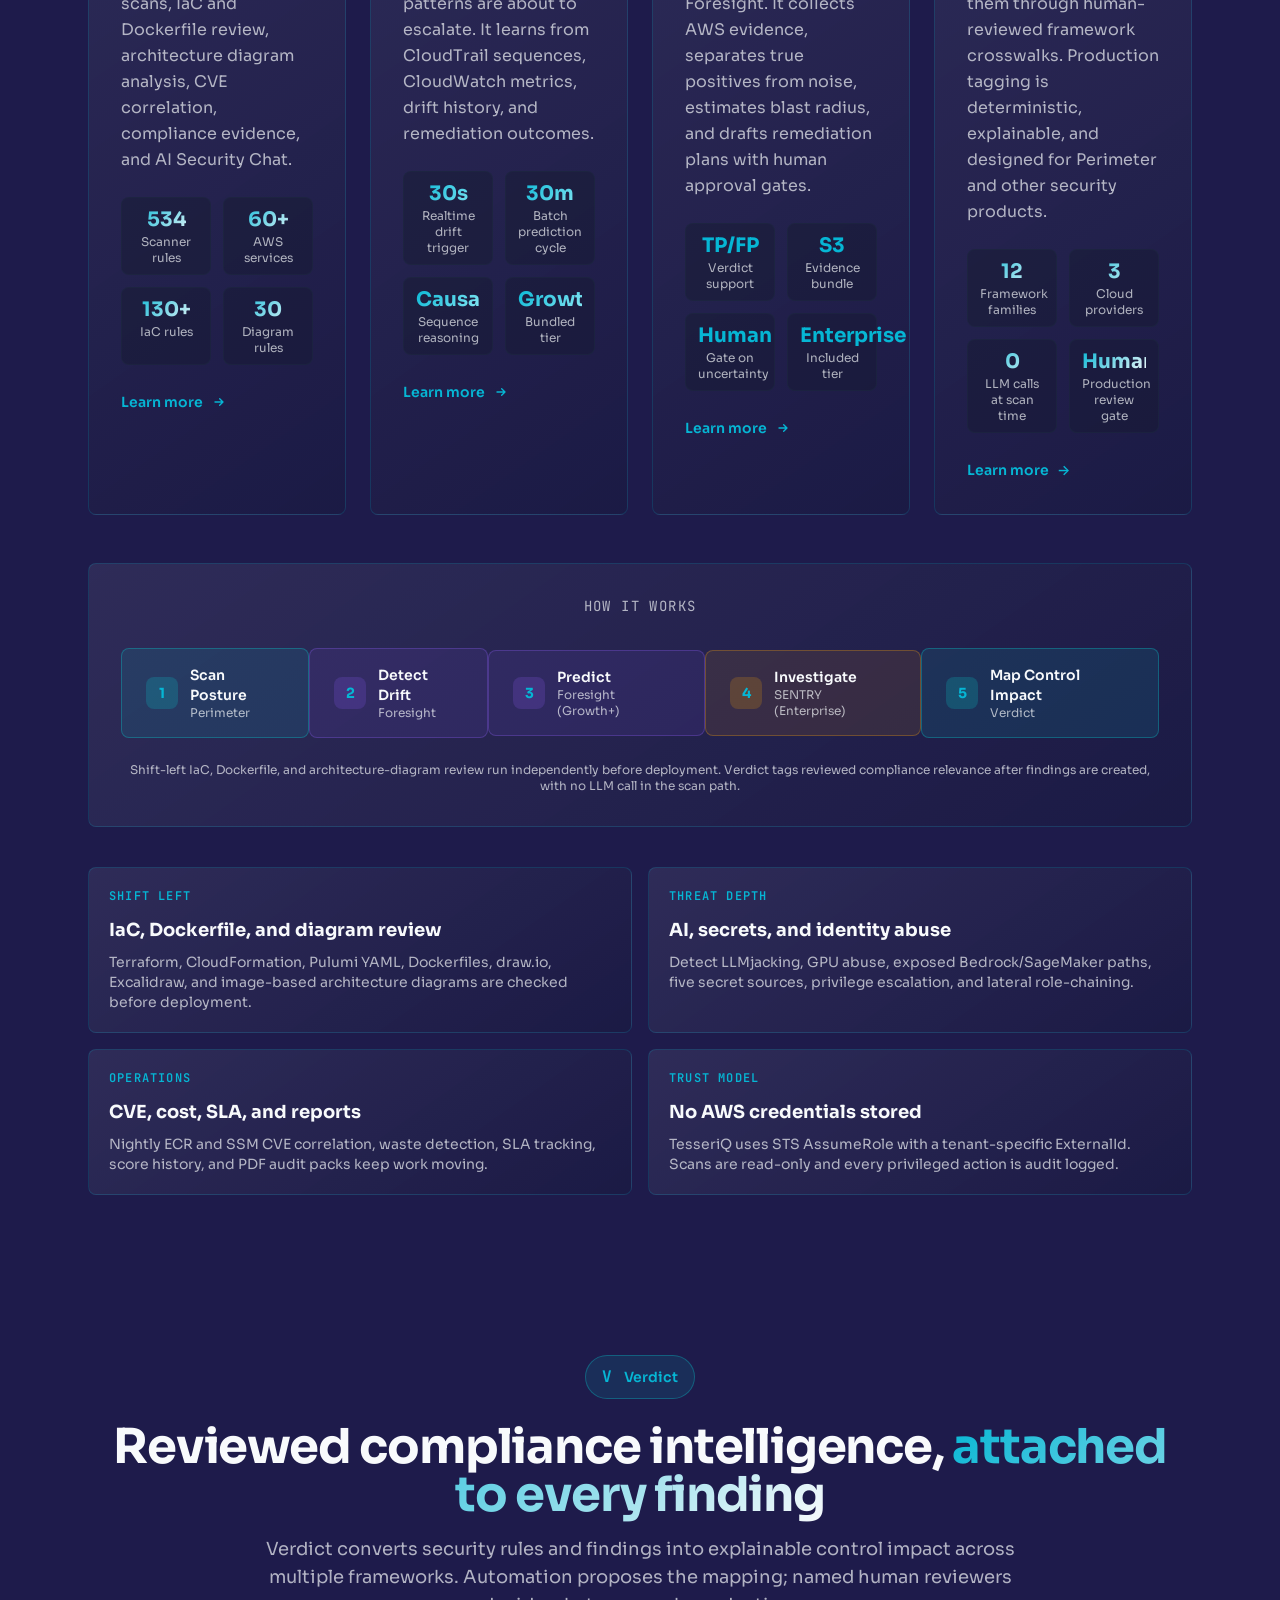
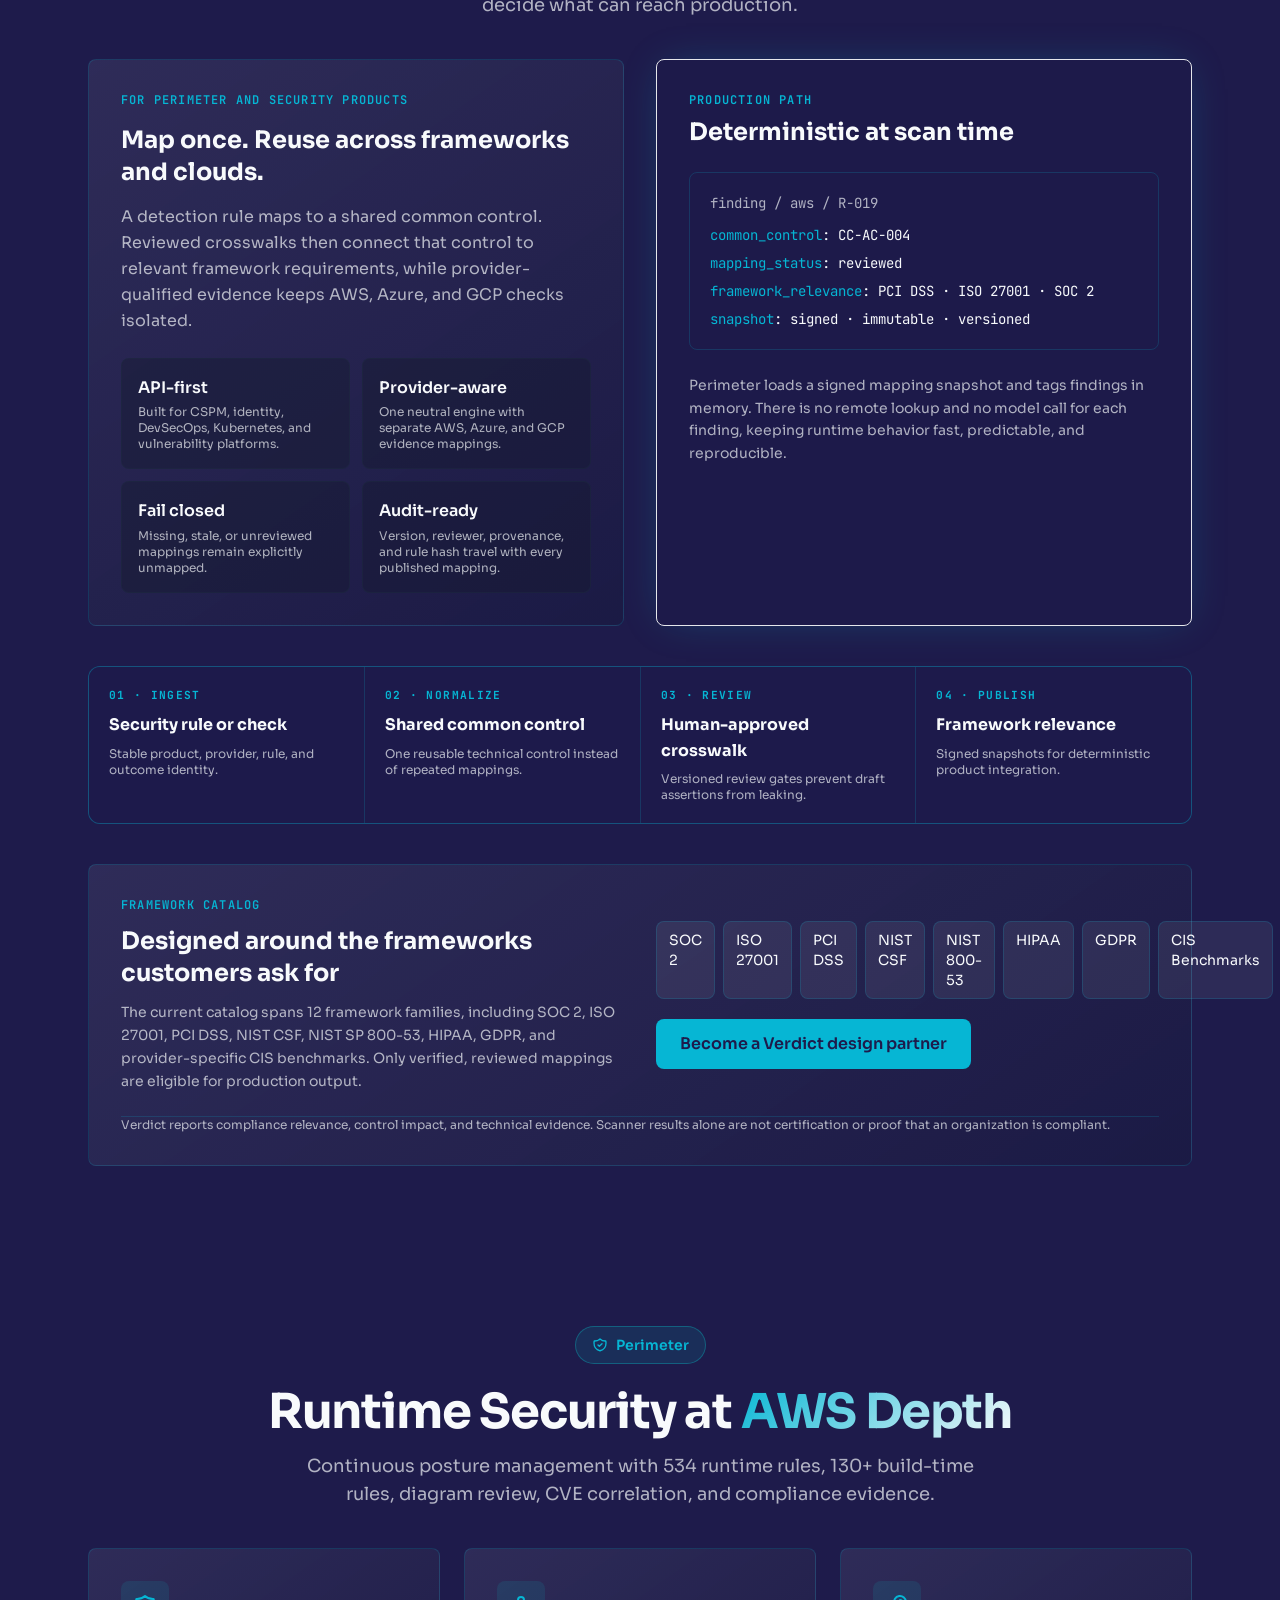
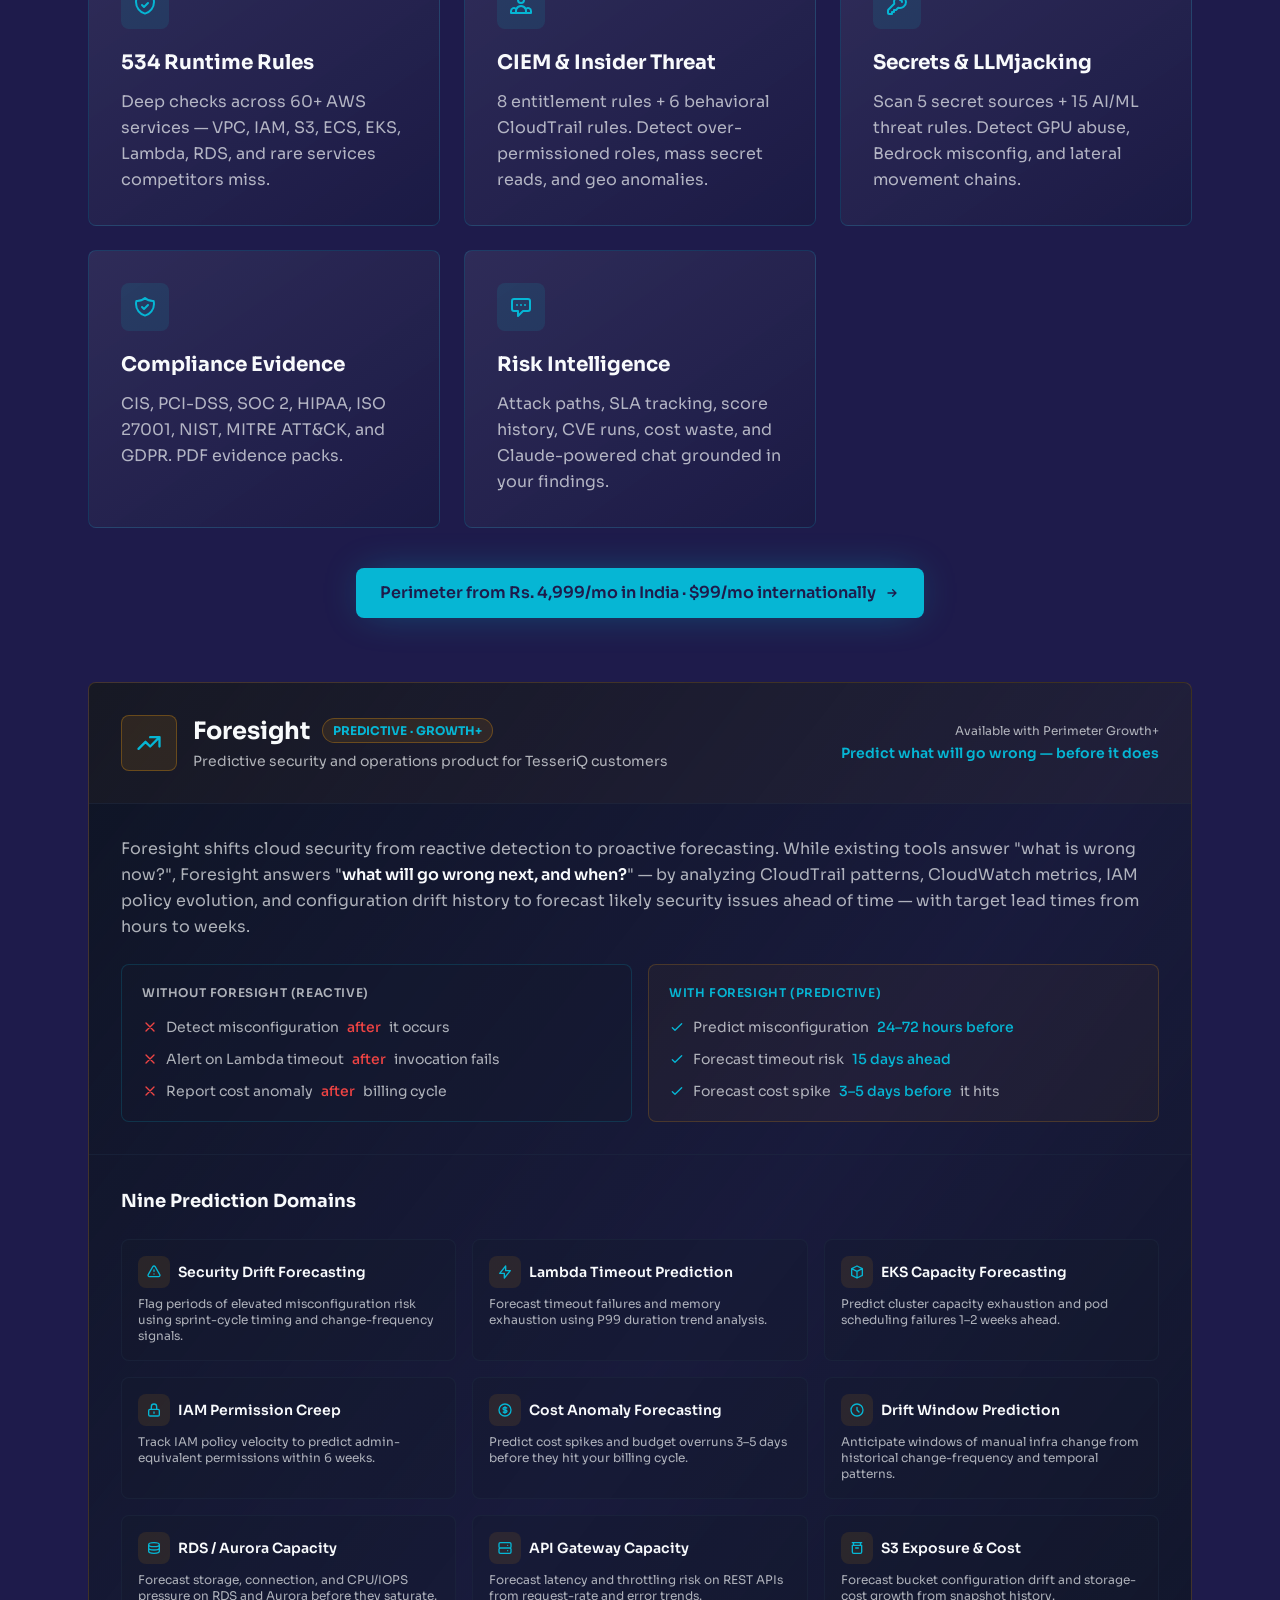
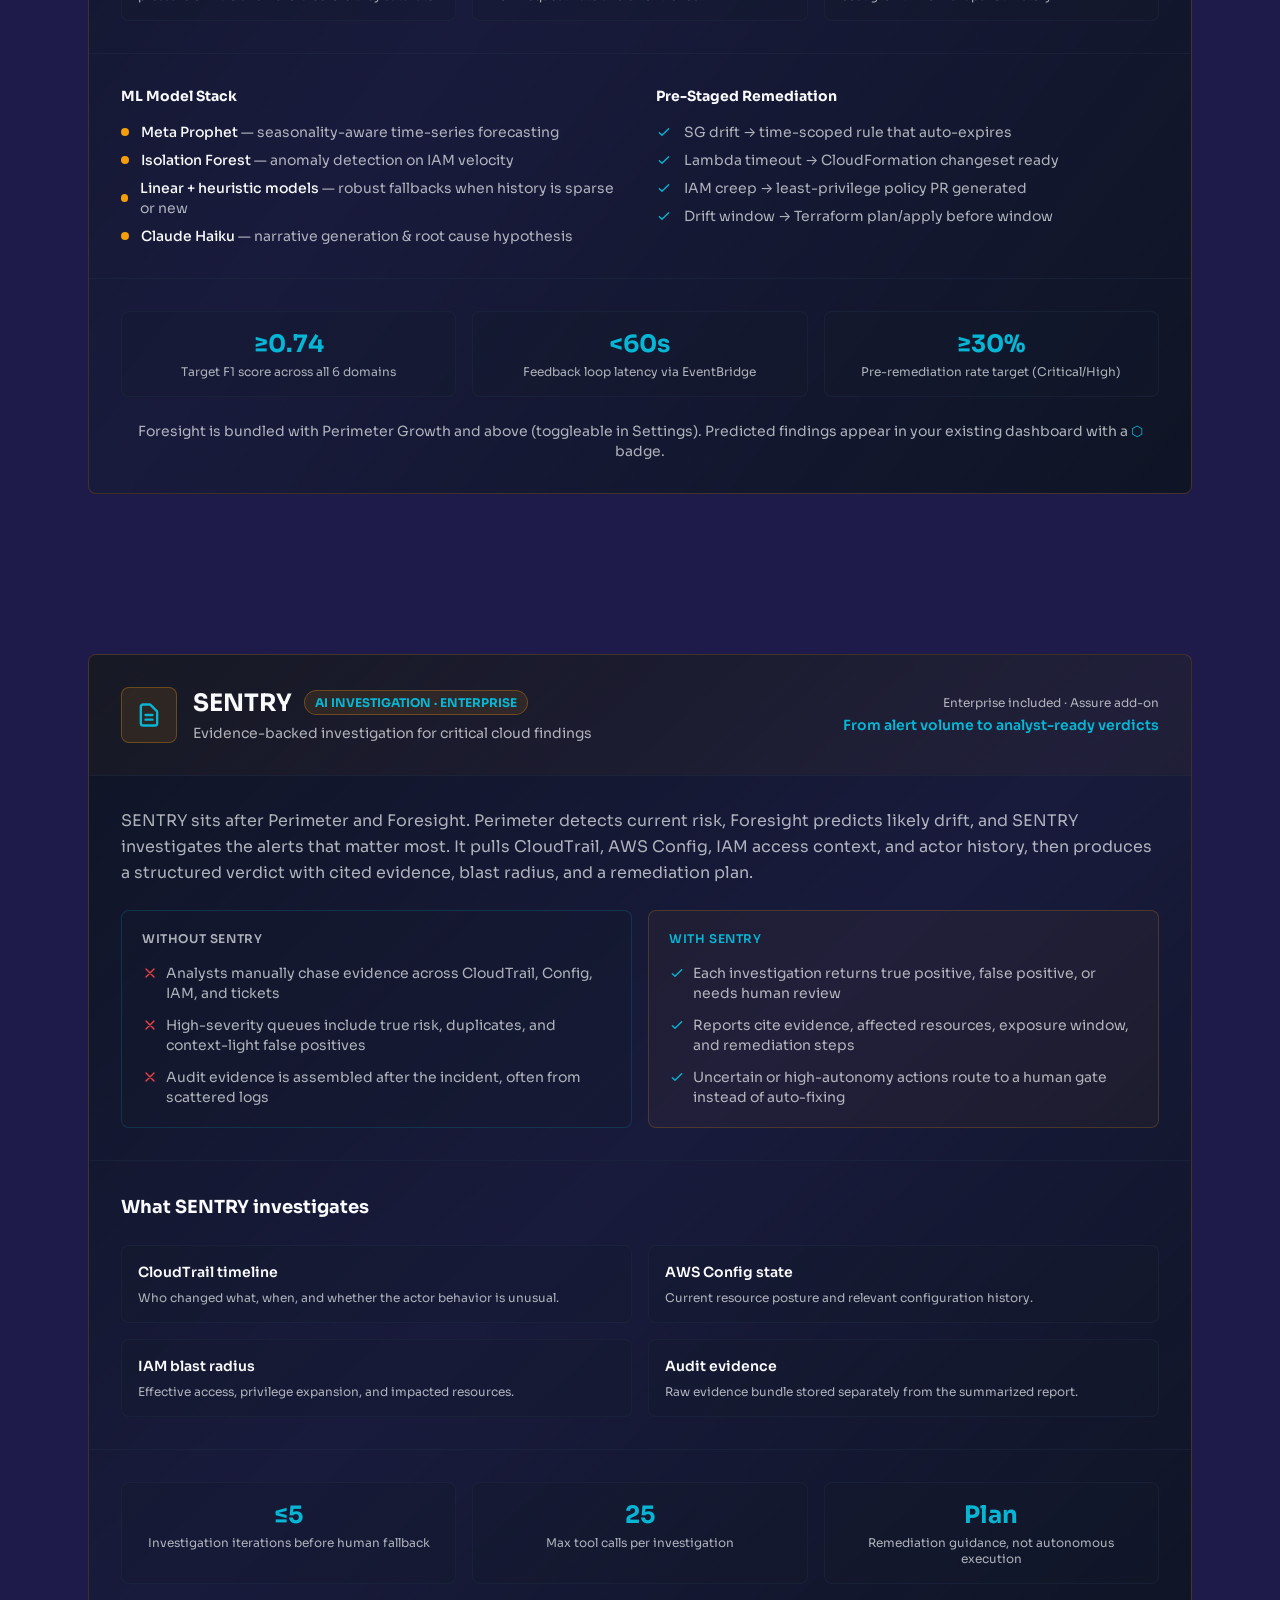
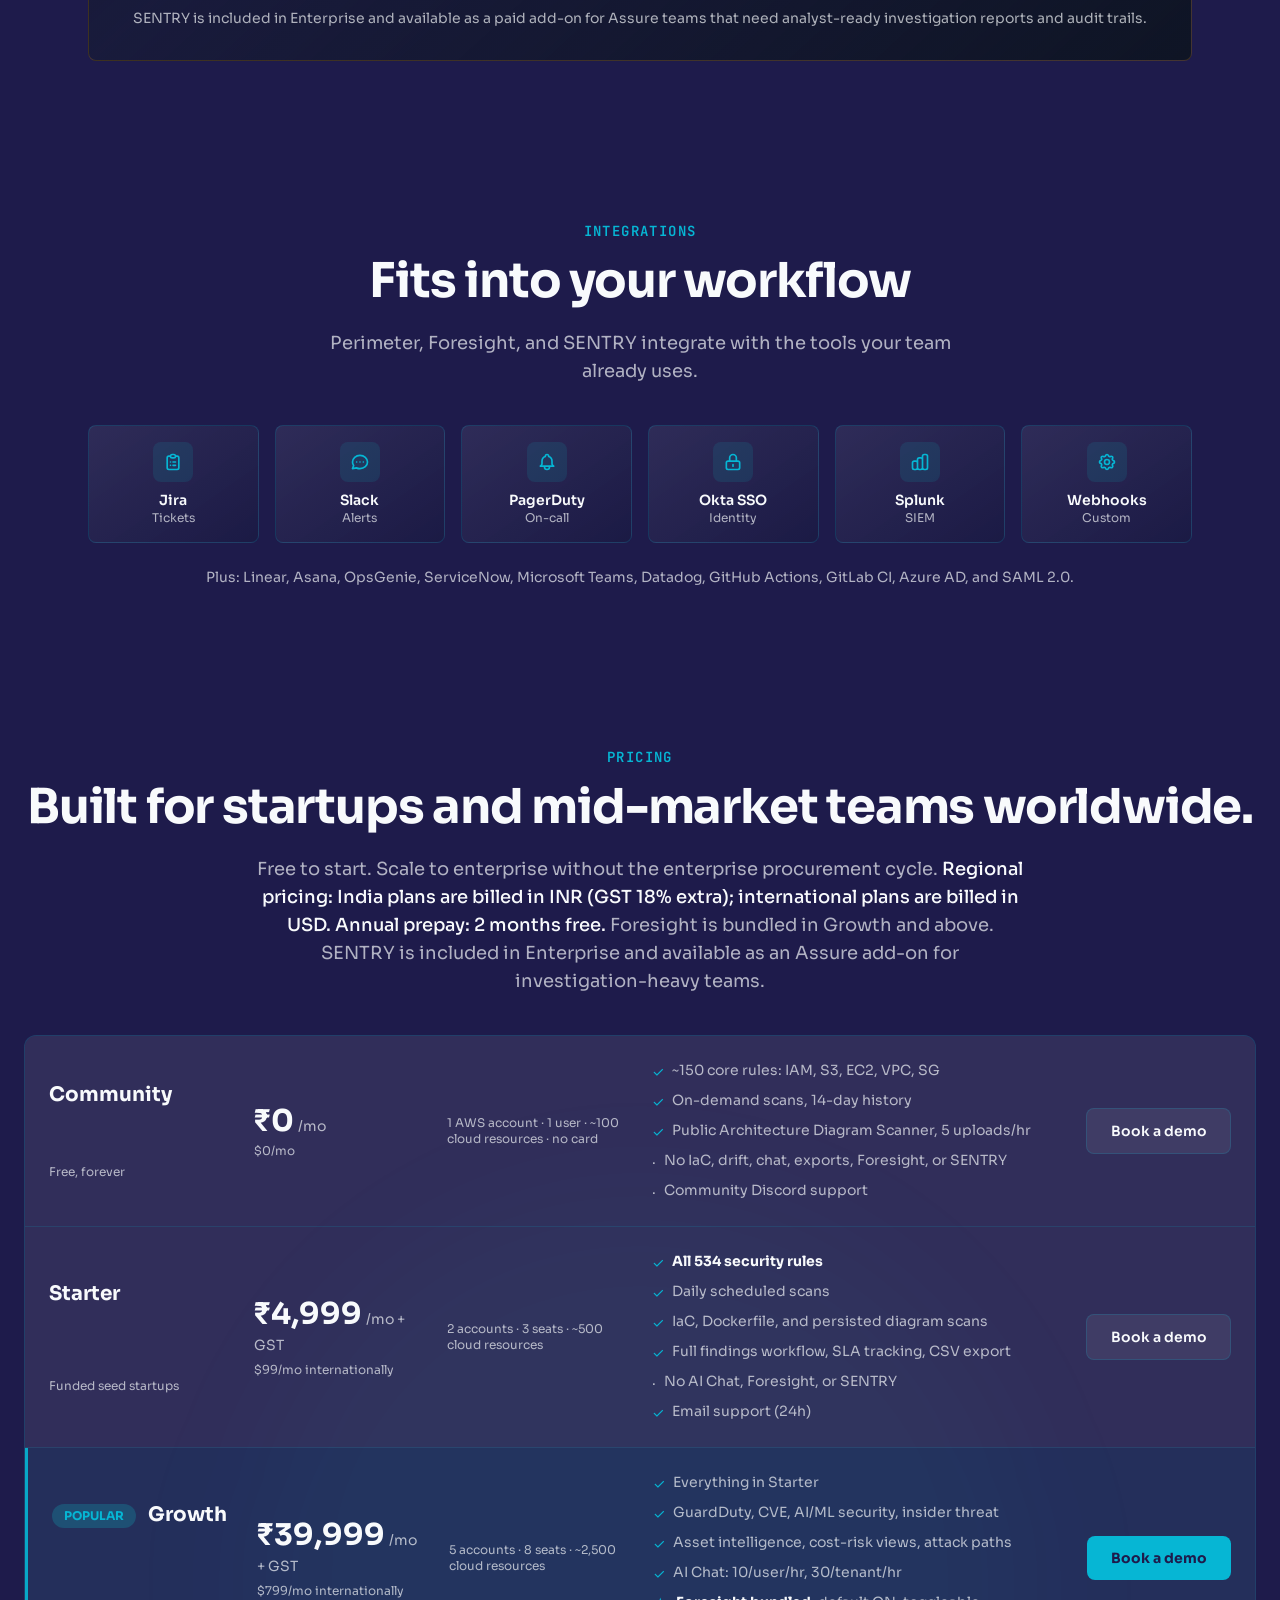
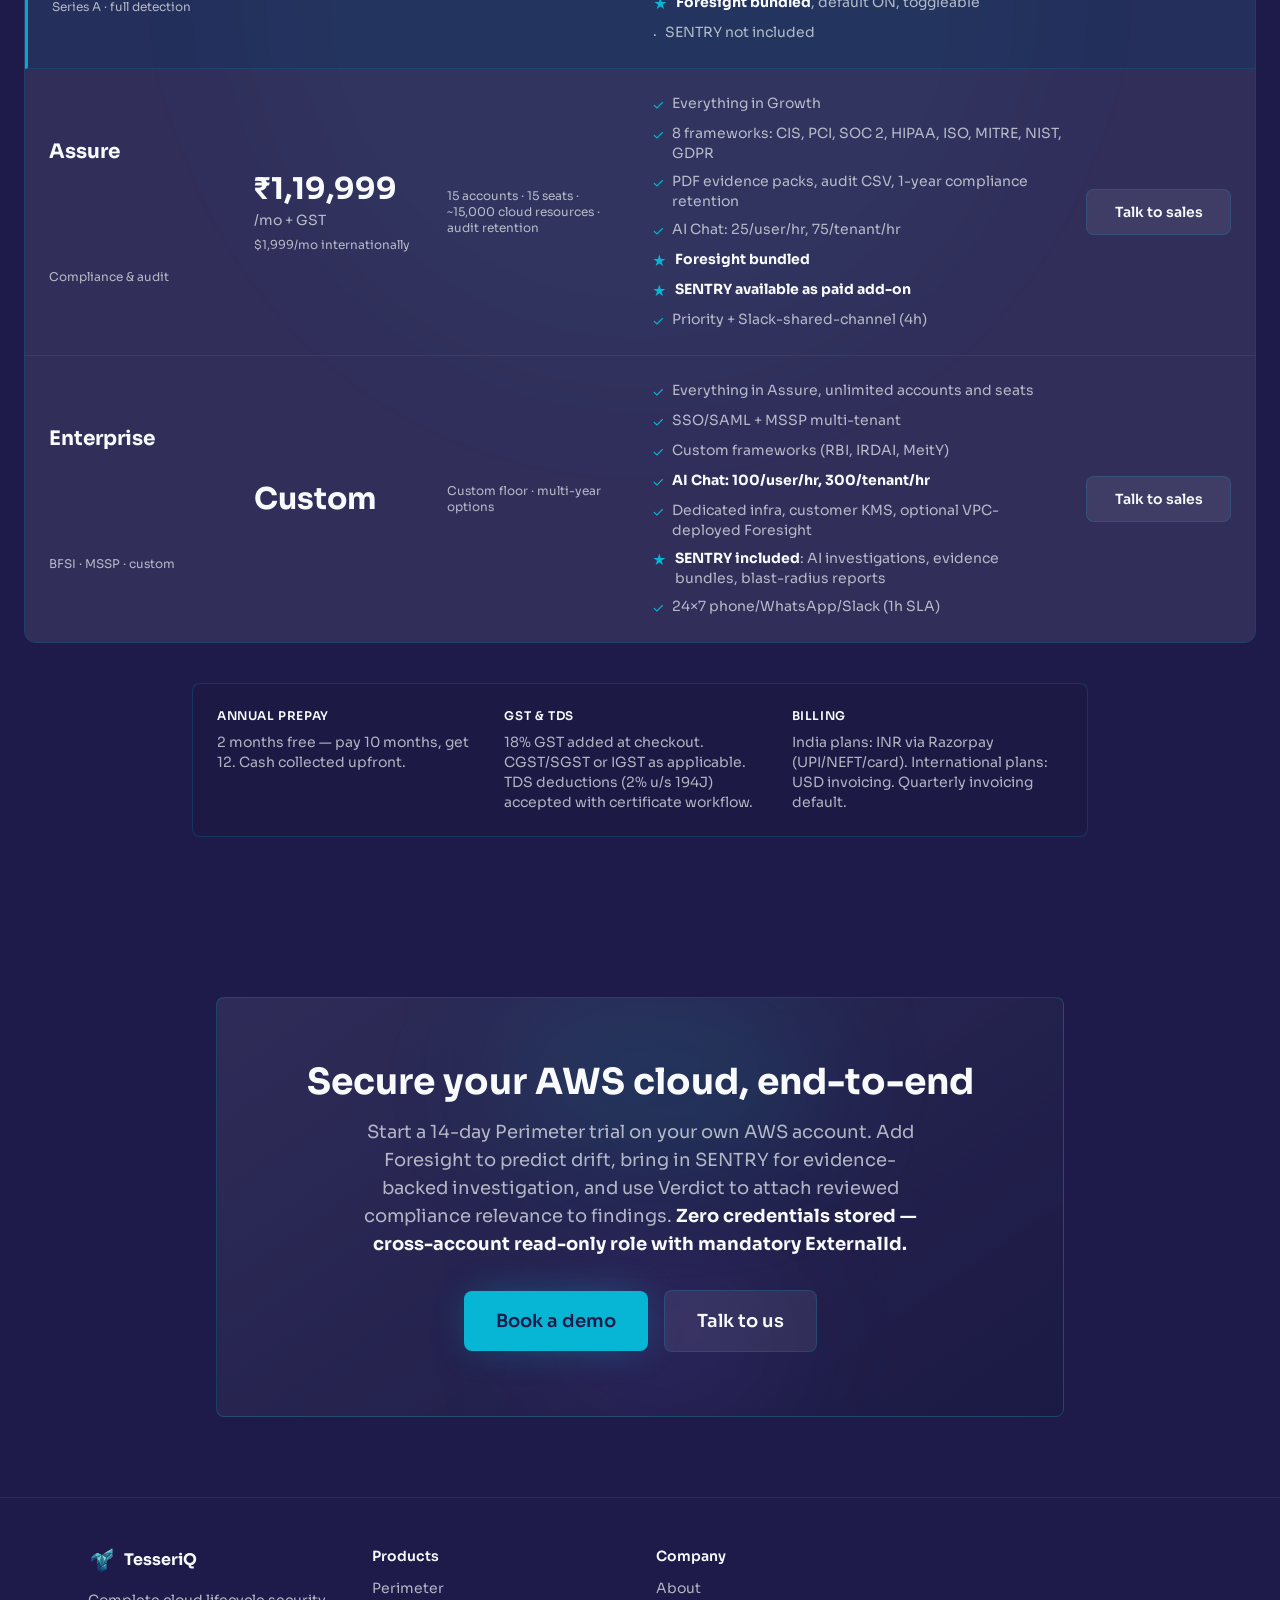
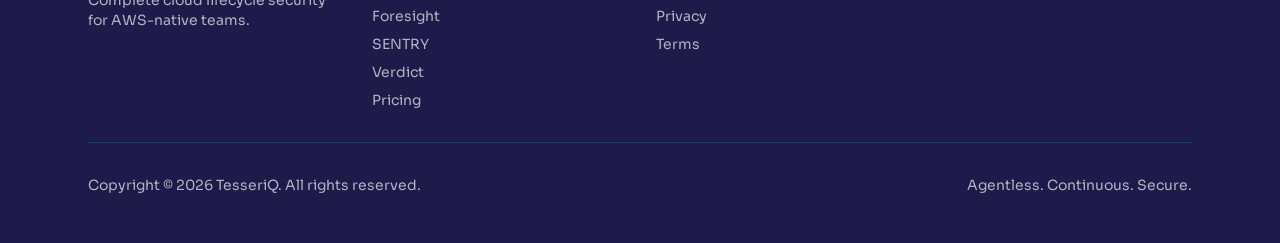
==== commit a150b790: "fixed llm" ====
--- a/index.html
+++ b/index.html
@@ -2601,9 +2601,7 @@
                                 Production path</p>
                             <h3 class="text-2xl font-bold">Deterministic at scan time</h3>
                         </div>
-                        <span class="px-3 py-1 rounded-full border border-cyan/30 bg-cyan/10 text-cyan text-xs font-mono">
-                            NO LLM
-                        </span>
+
                     </div>
                     <div class="font-mono text-sm rounded-xl border border-border bg-bg/70 p-5 mb-6">
                         <div class="text-text-muted mb-3">finding / aws / R-019</div>
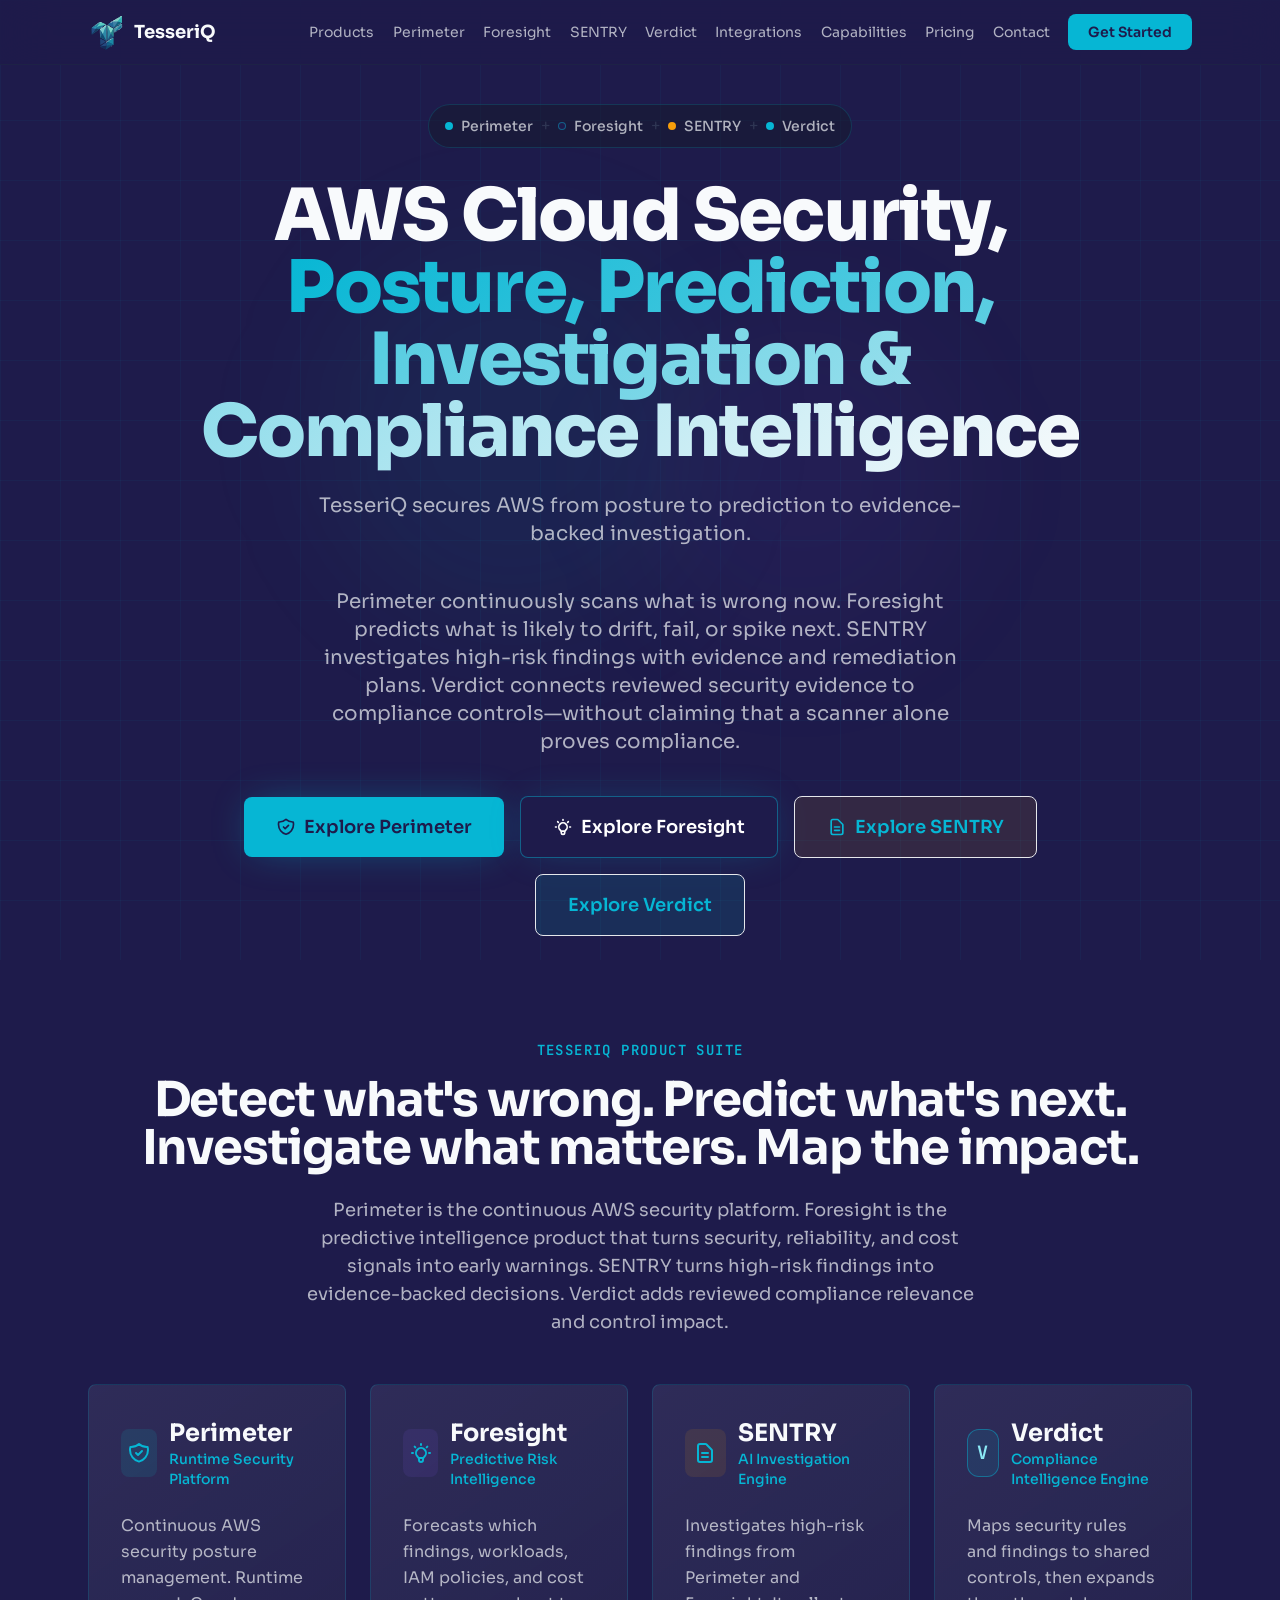
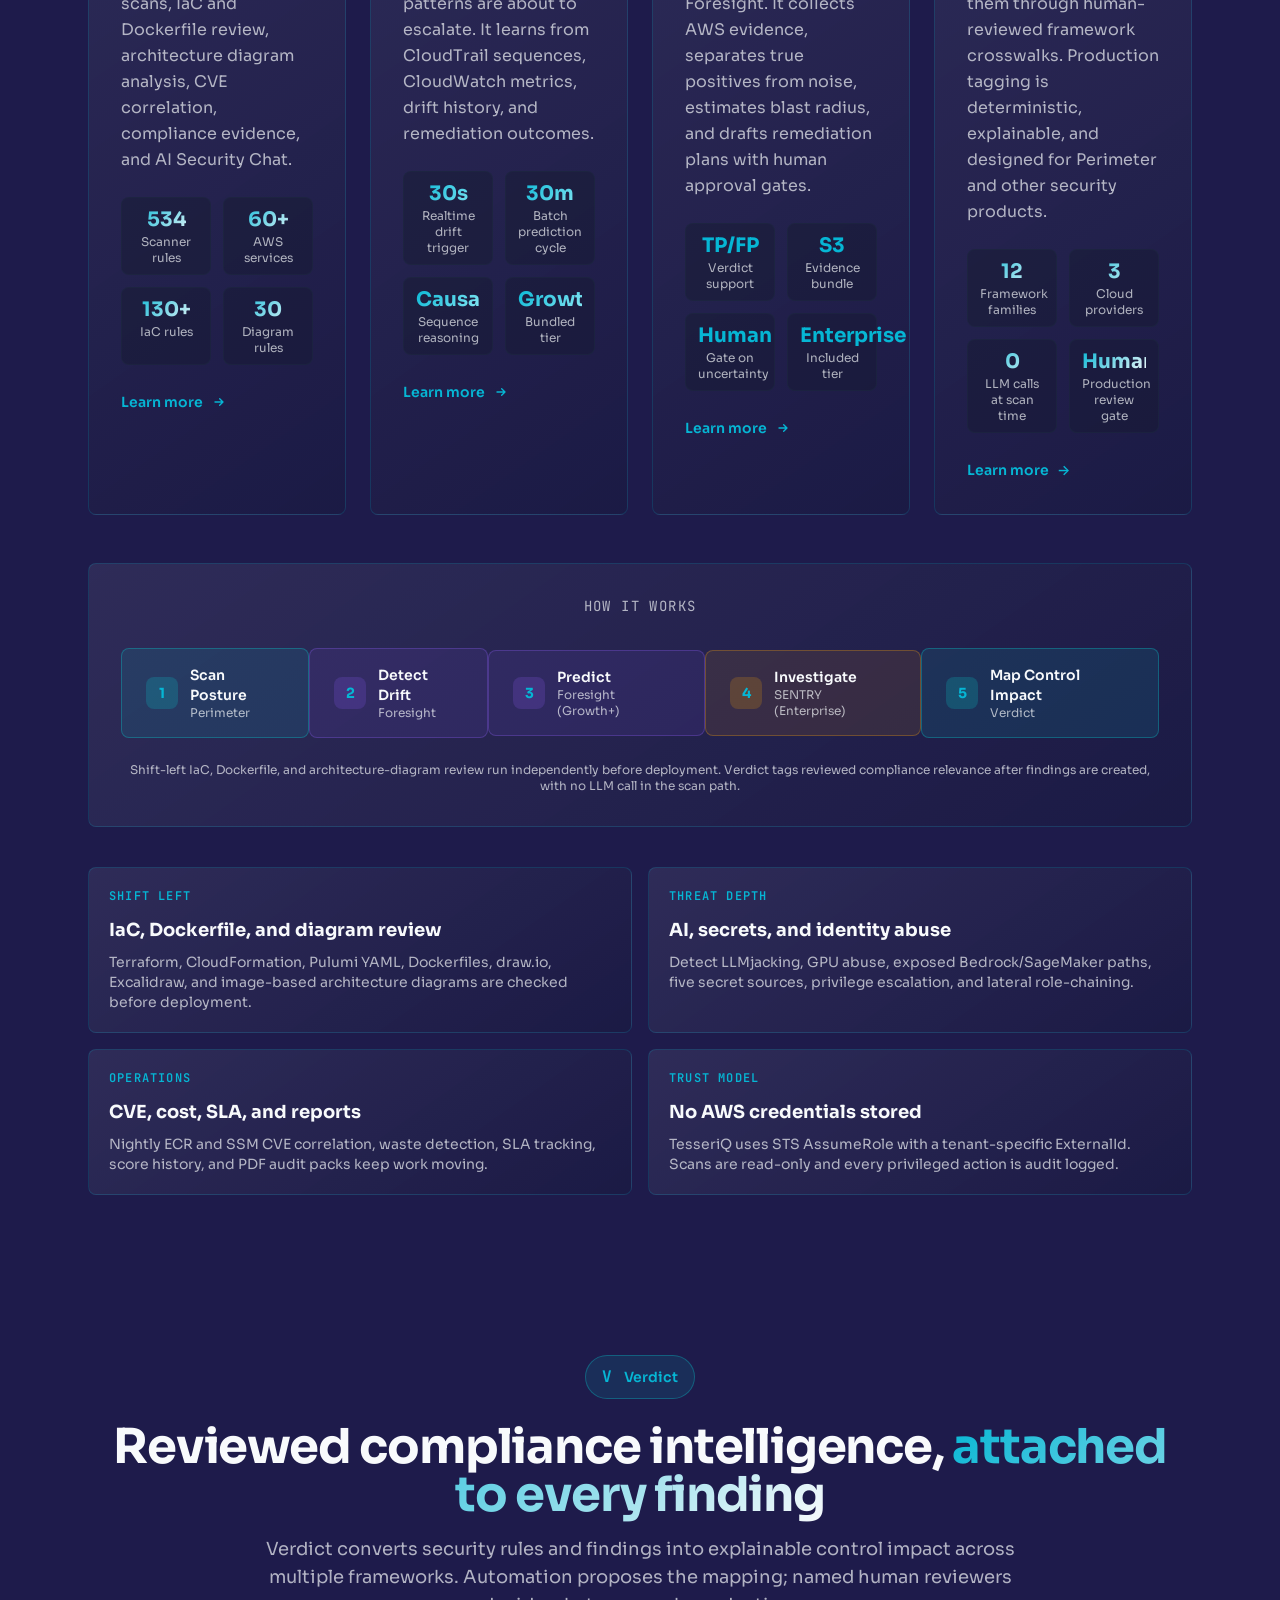
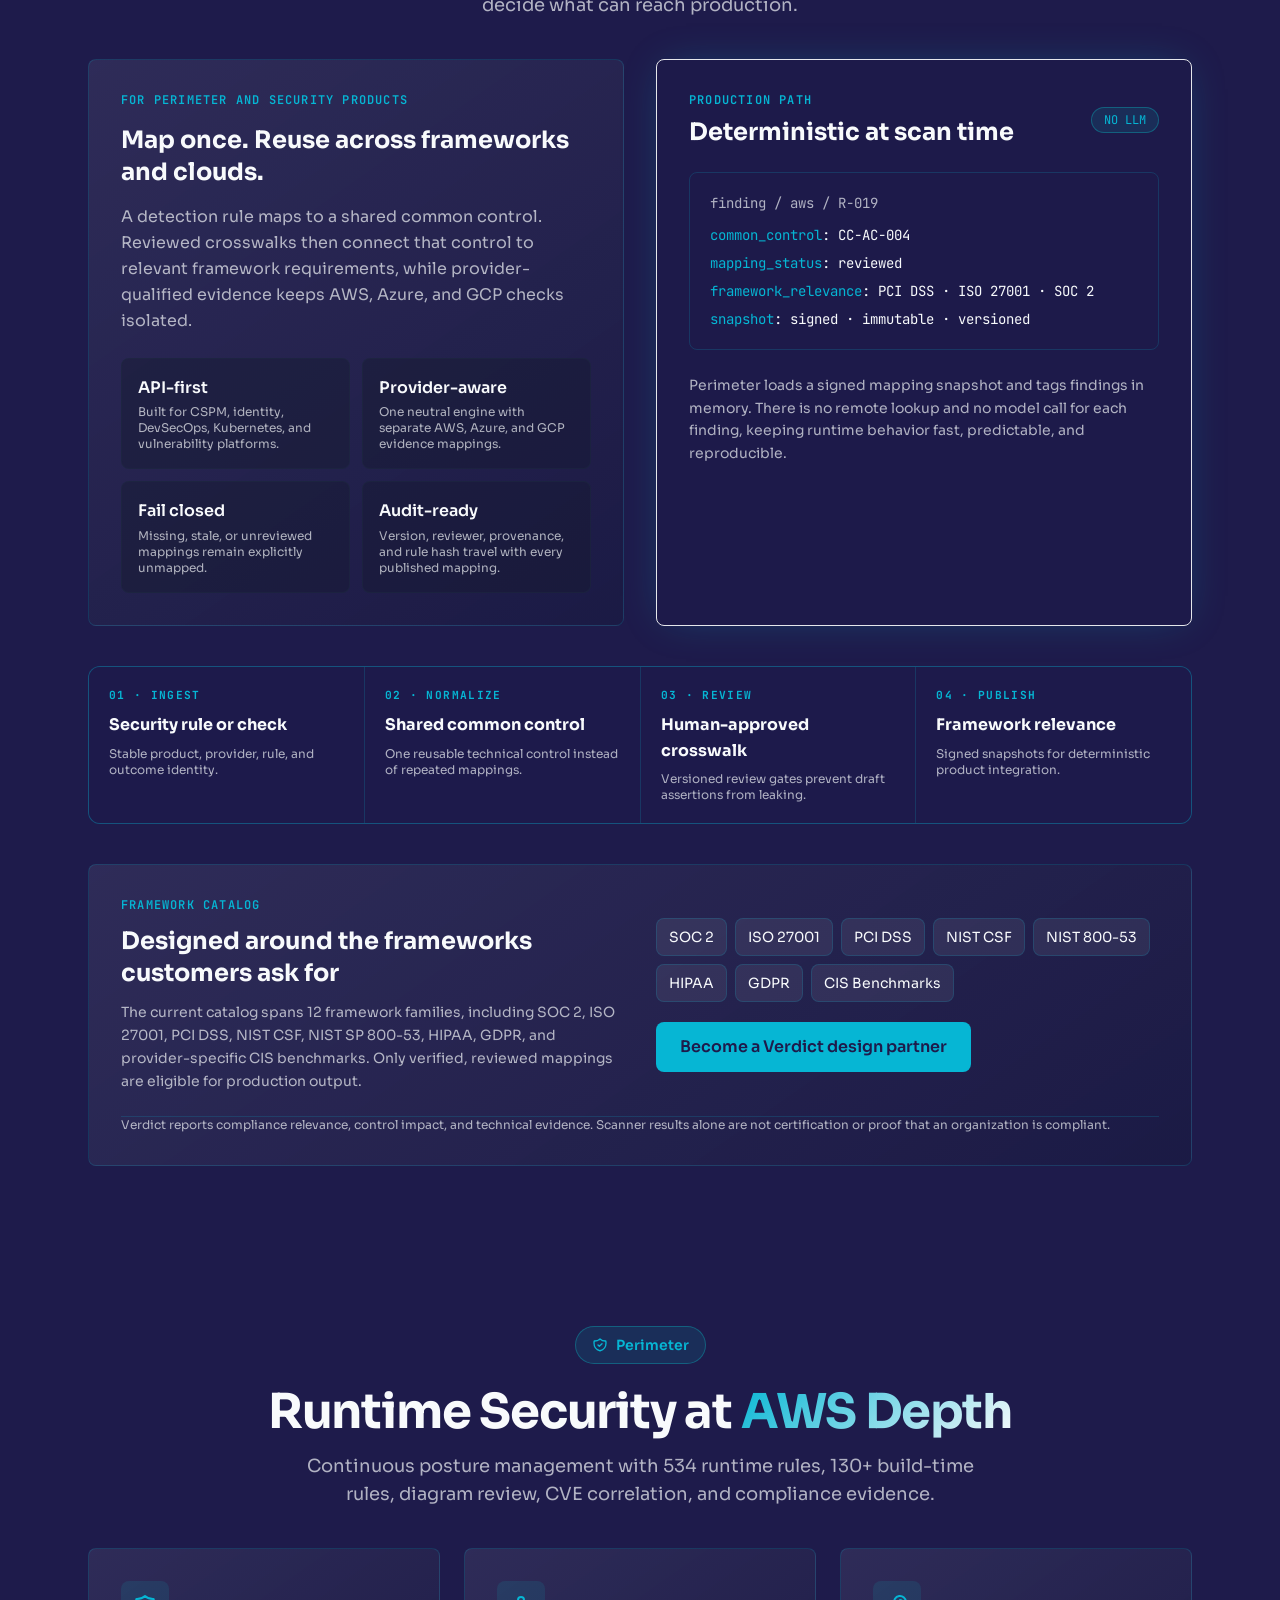
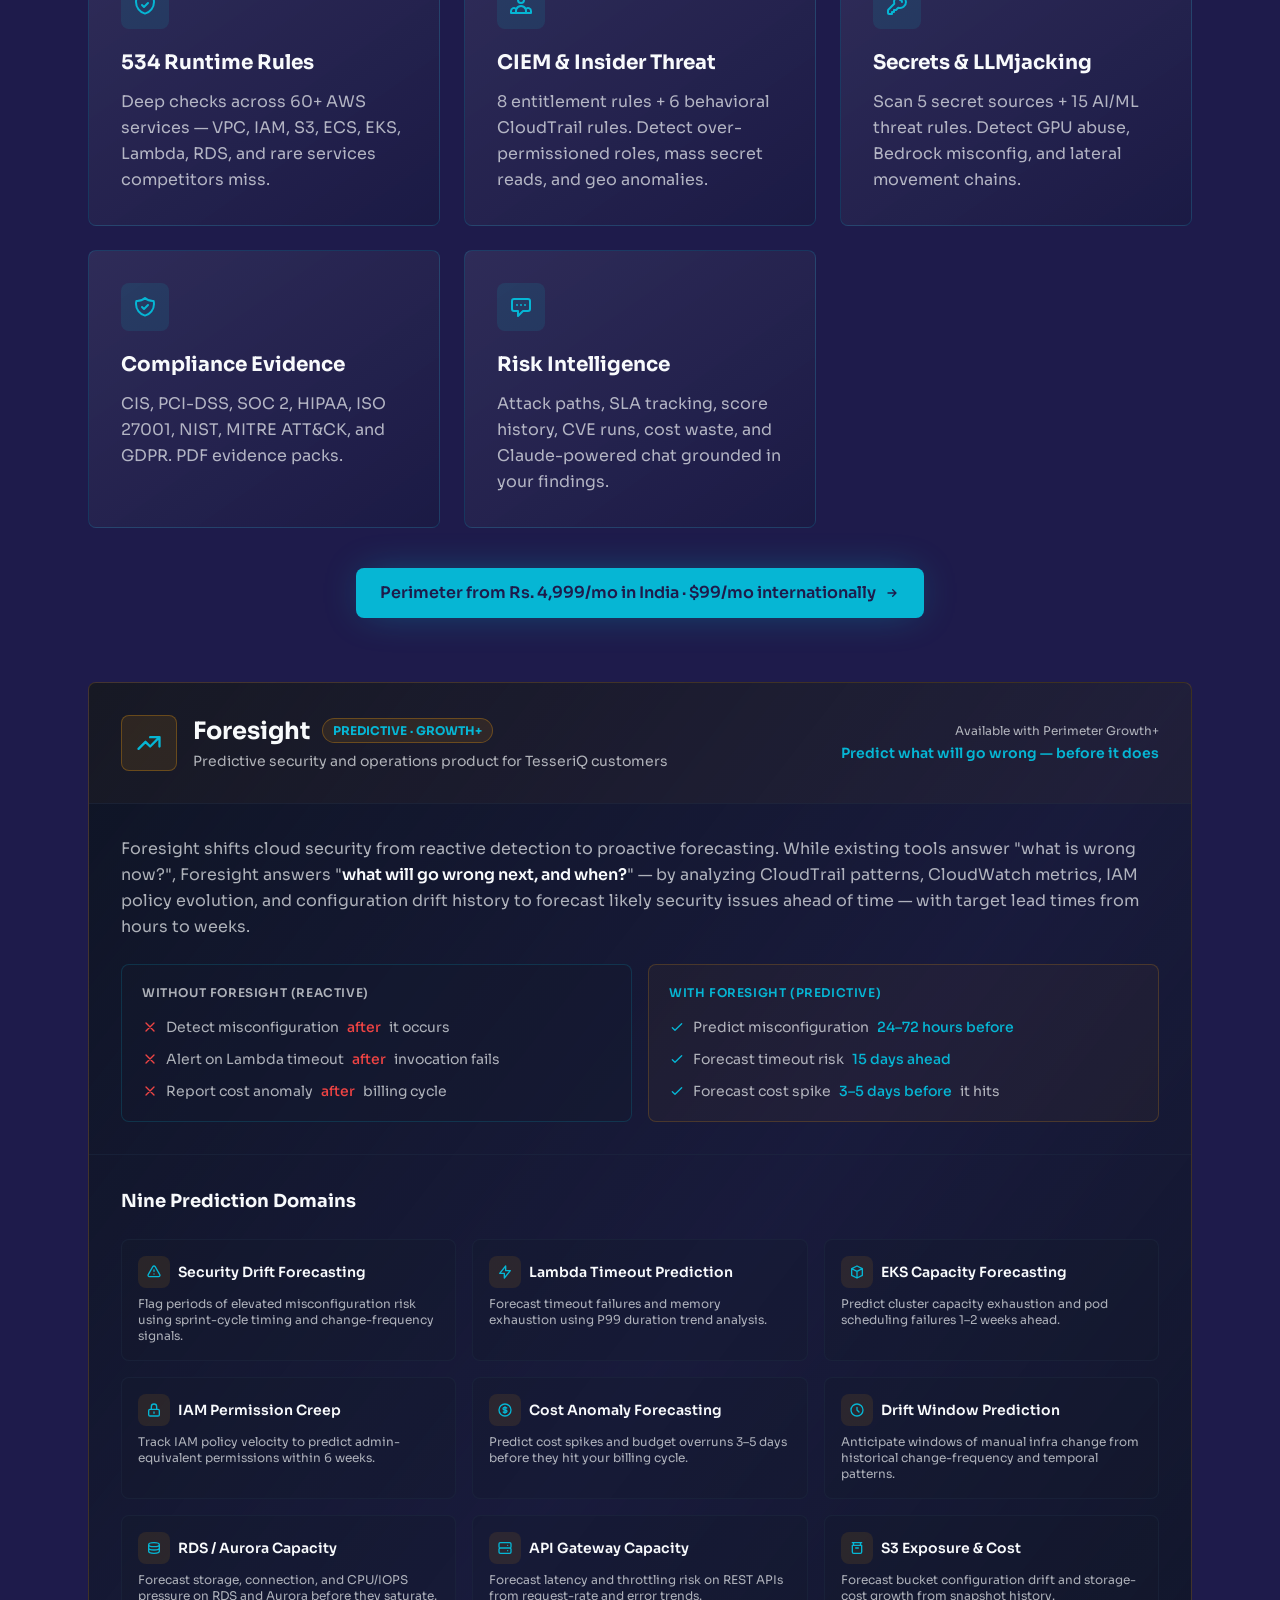
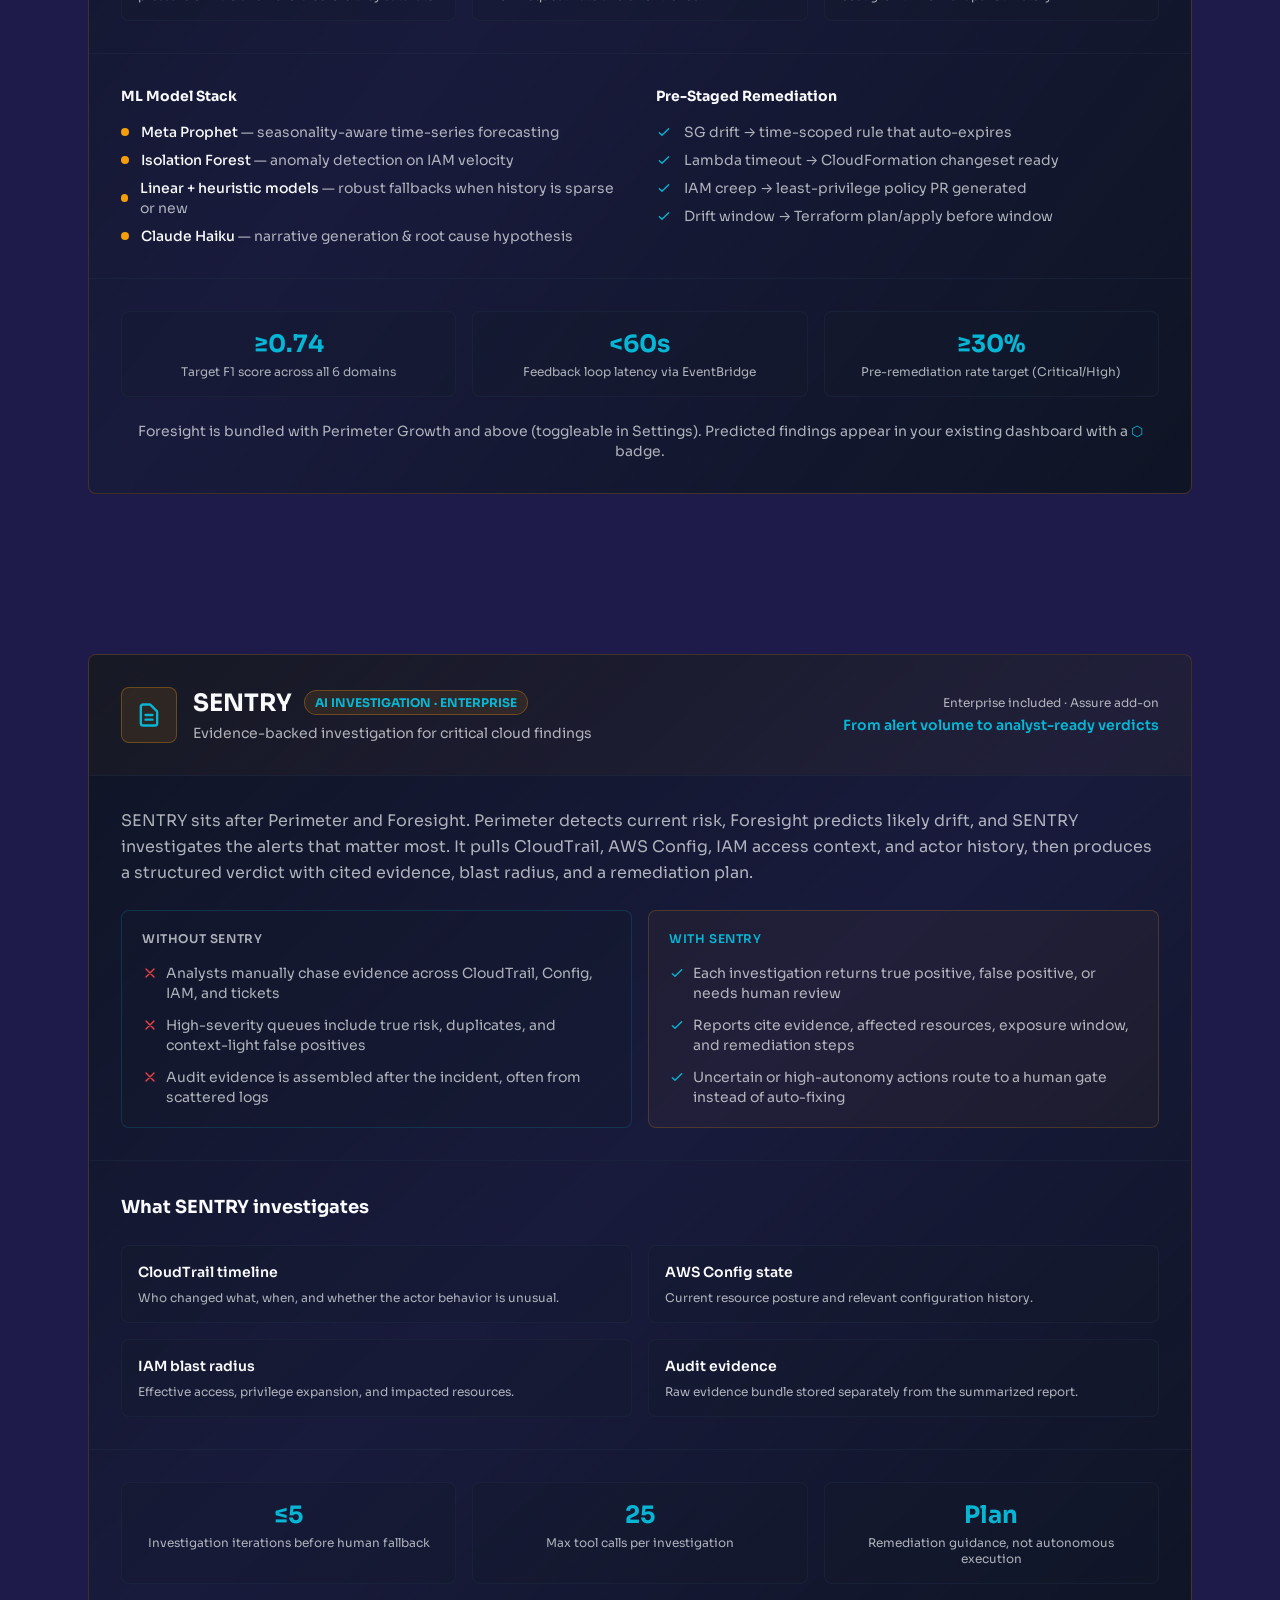
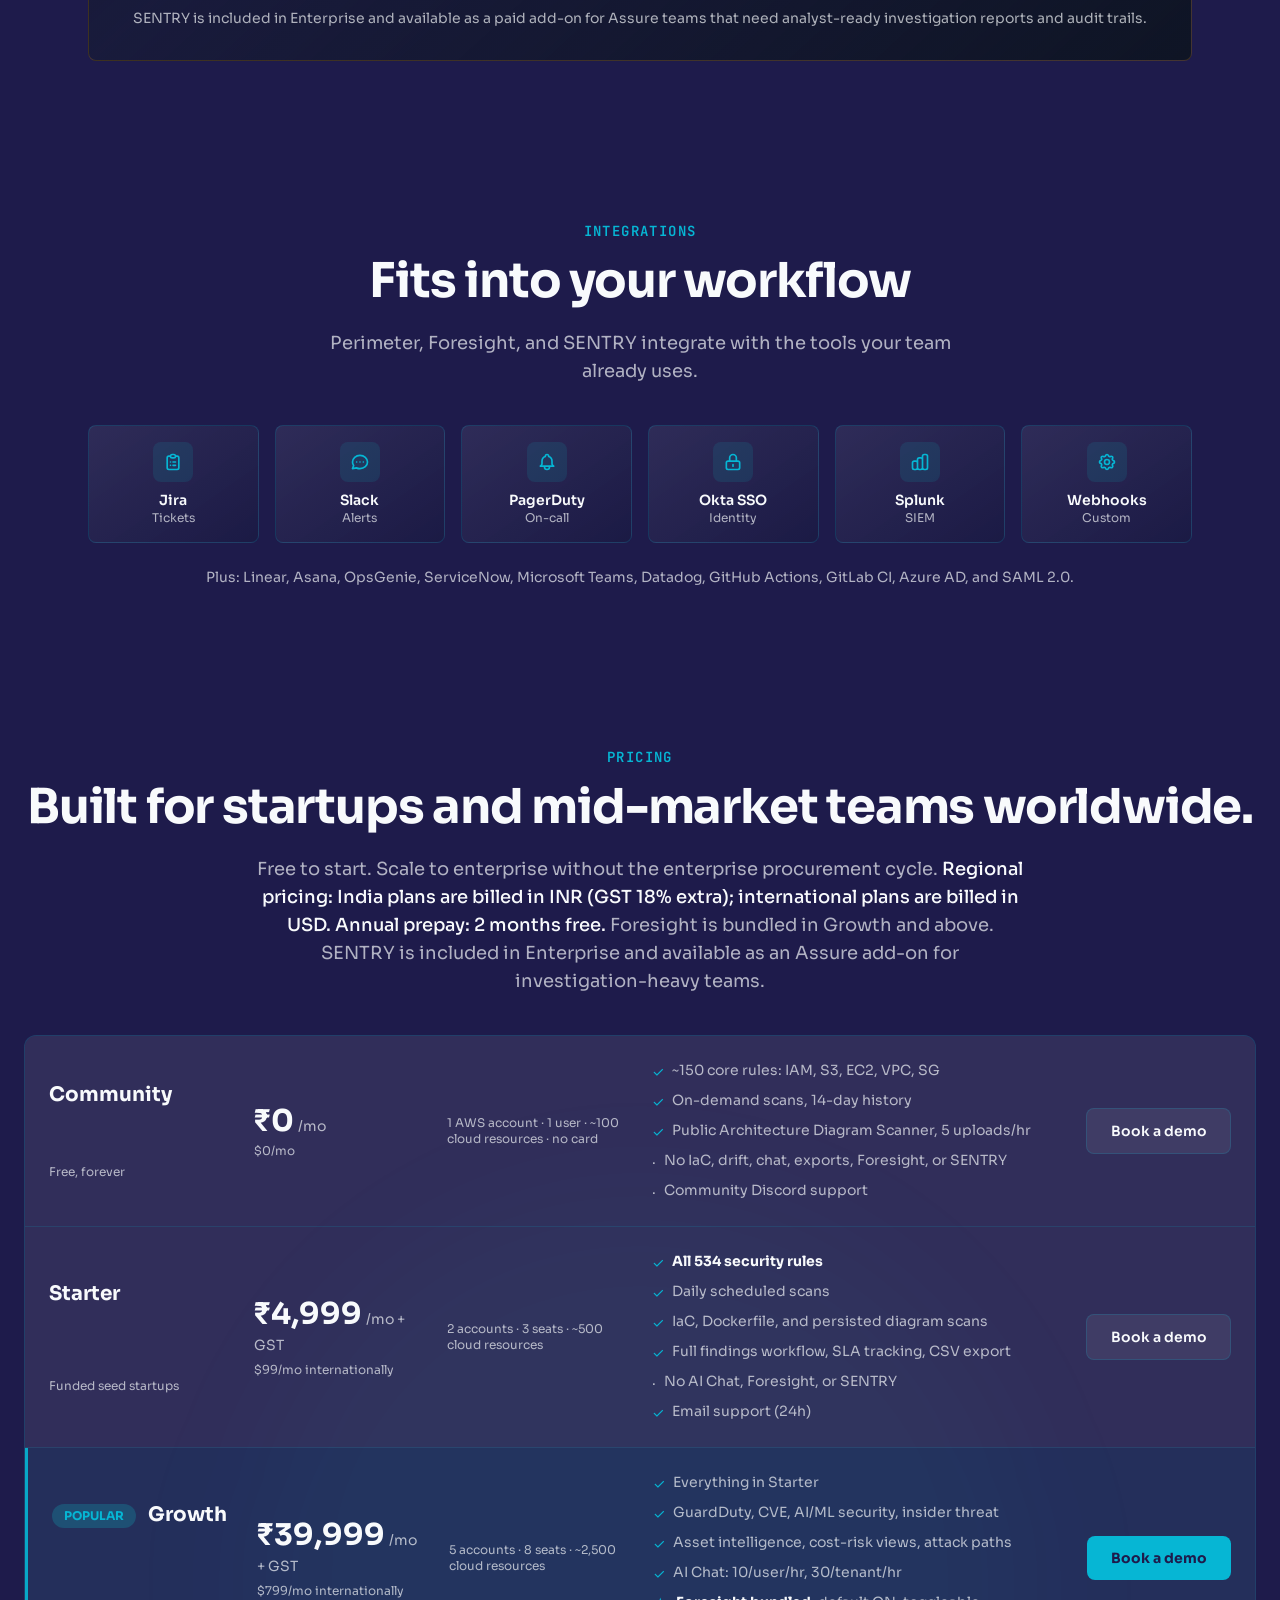
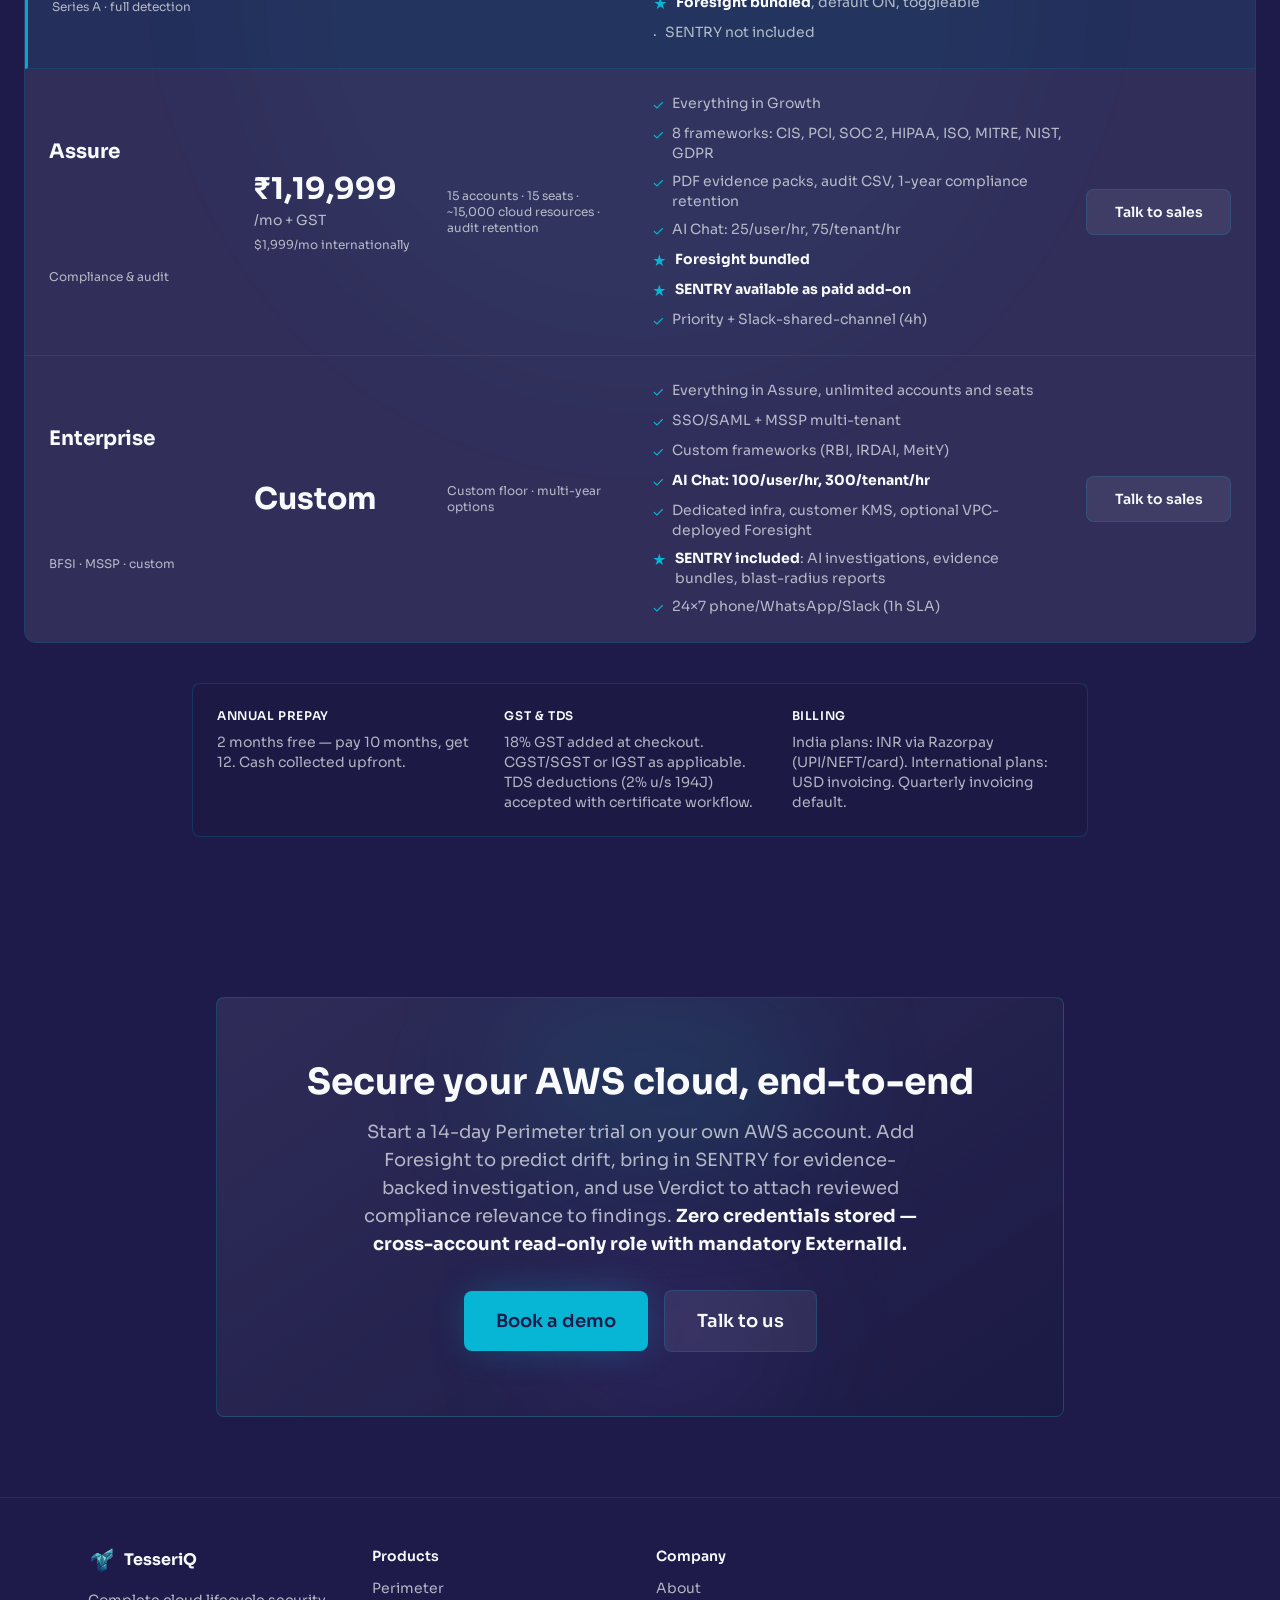
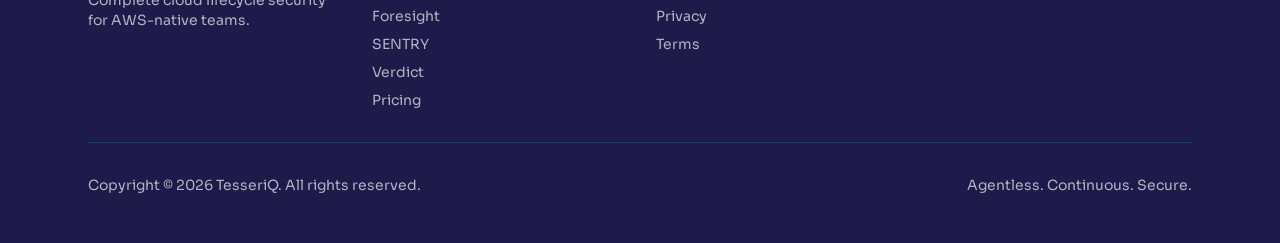
==== commit 58921b2d: "fixed overlap" ====
--- a/index.html
+++ b/index.html
@@ -1732,6 +1732,8 @@
 
         html {
             scroll-behavior: smooth;
+            max-width: 100%;
+            overflow-x: hidden;
         }
 
         .product-tab {
@@ -1784,6 +1786,12 @@
             font-weight: 700;
             letter-spacing: 0.12em;
             text-transform: uppercase;
+        }
+
+        .framework-chip-list {
+            display: flex;
+            flex-wrap: wrap;
+            gap: 0.5rem;
         }
 
 
@@ -2601,7 +2609,9 @@
                                 Production path</p>
                             <h3 class="text-2xl font-bold">Deterministic at scan time</h3>
                         </div>
-
+                        <span class="px-3 py-1 rounded-full border border-cyan/30 bg-cyan/10 text-cyan text-xs font-mono">
+                            NO LLM
+                        </span>
                     </div>
                     <div class="font-mono text-sm rounded-xl border border-border bg-bg/70 p-5 mb-6">
                         <div class="text-text-muted mb-3">finding / aws / R-019</div>
@@ -2654,7 +2664,7 @@
                             production output.</p>
                     </div>
                     <div>
-                        <div class="flex flex-wrap gap-2 mb-5">
+                        <div class="framework-chip-list mb-5">
                             <span class="px-3 py-2 rounded-lg border border-border bg-surface-alt text-sm">SOC 2</span>
                             <span class="px-3 py-2 rounded-lg border border-border bg-surface-alt text-sm">ISO
                                 27001</span>
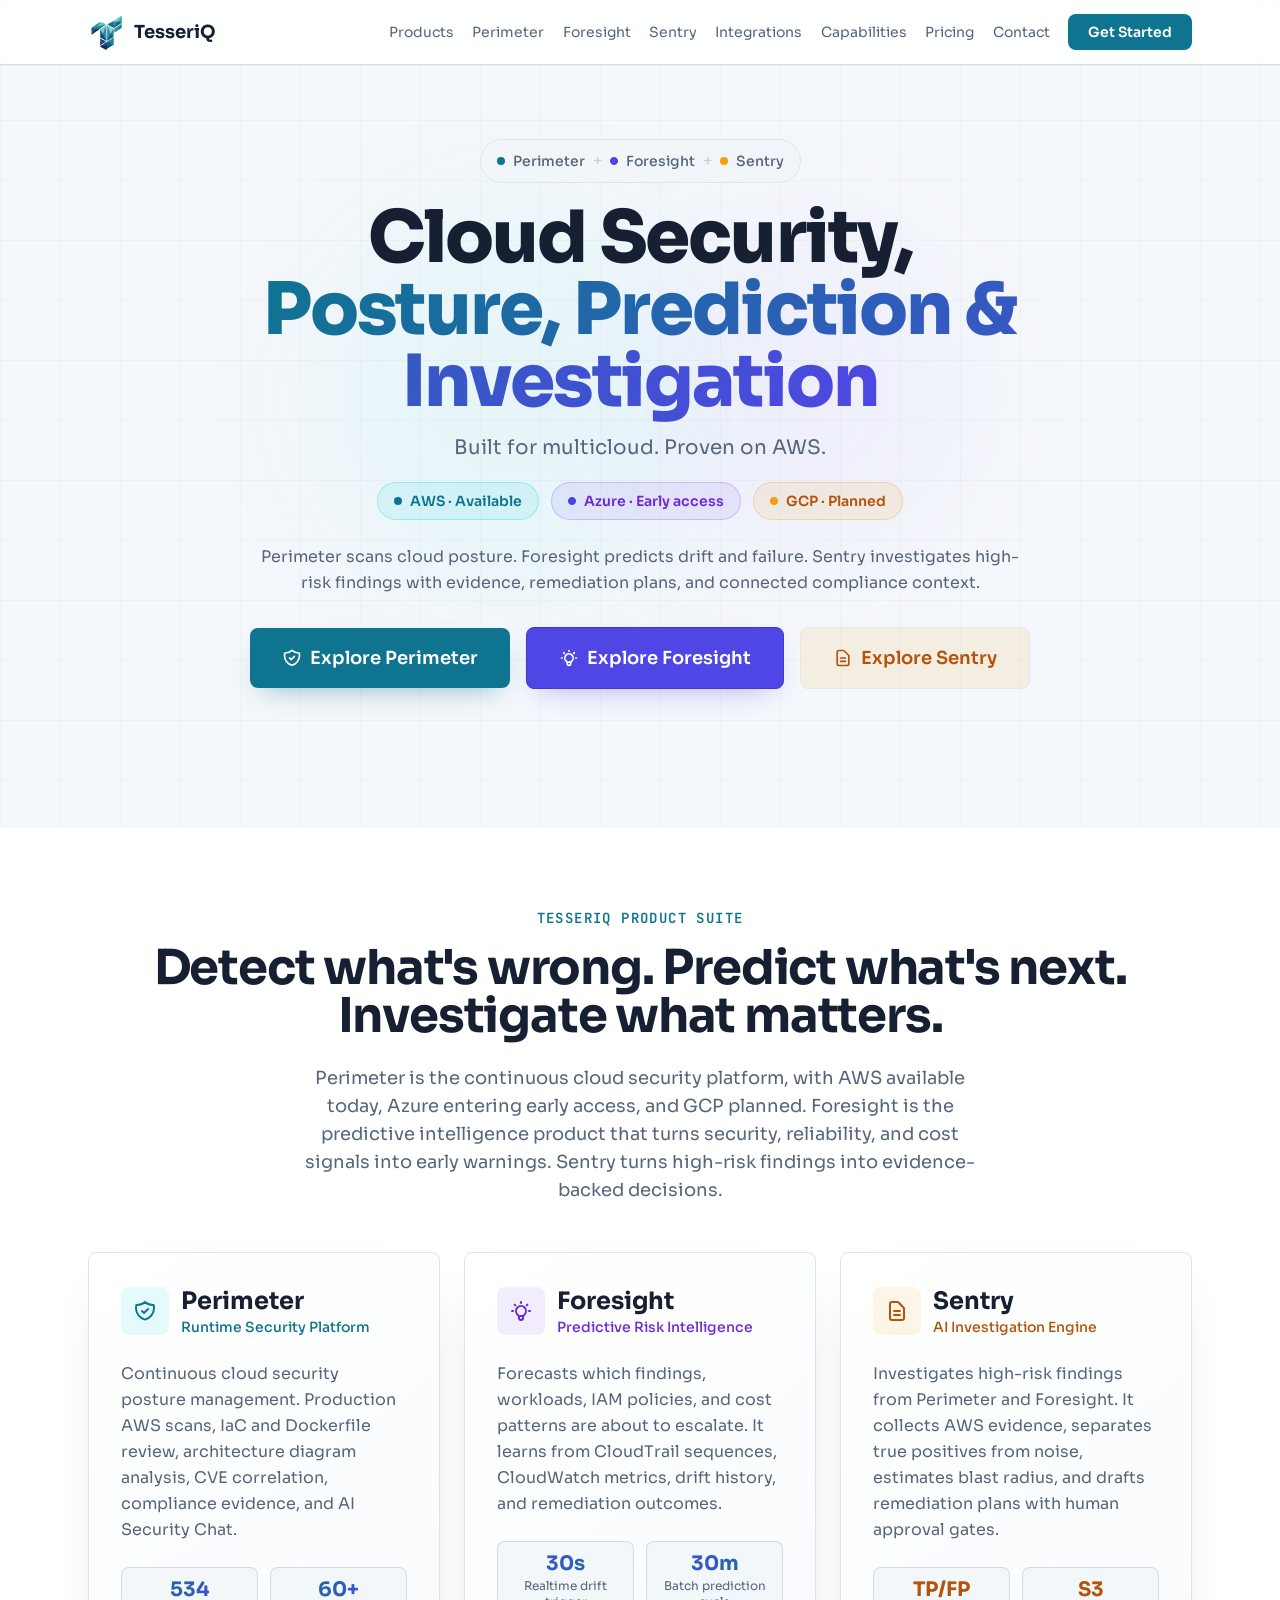
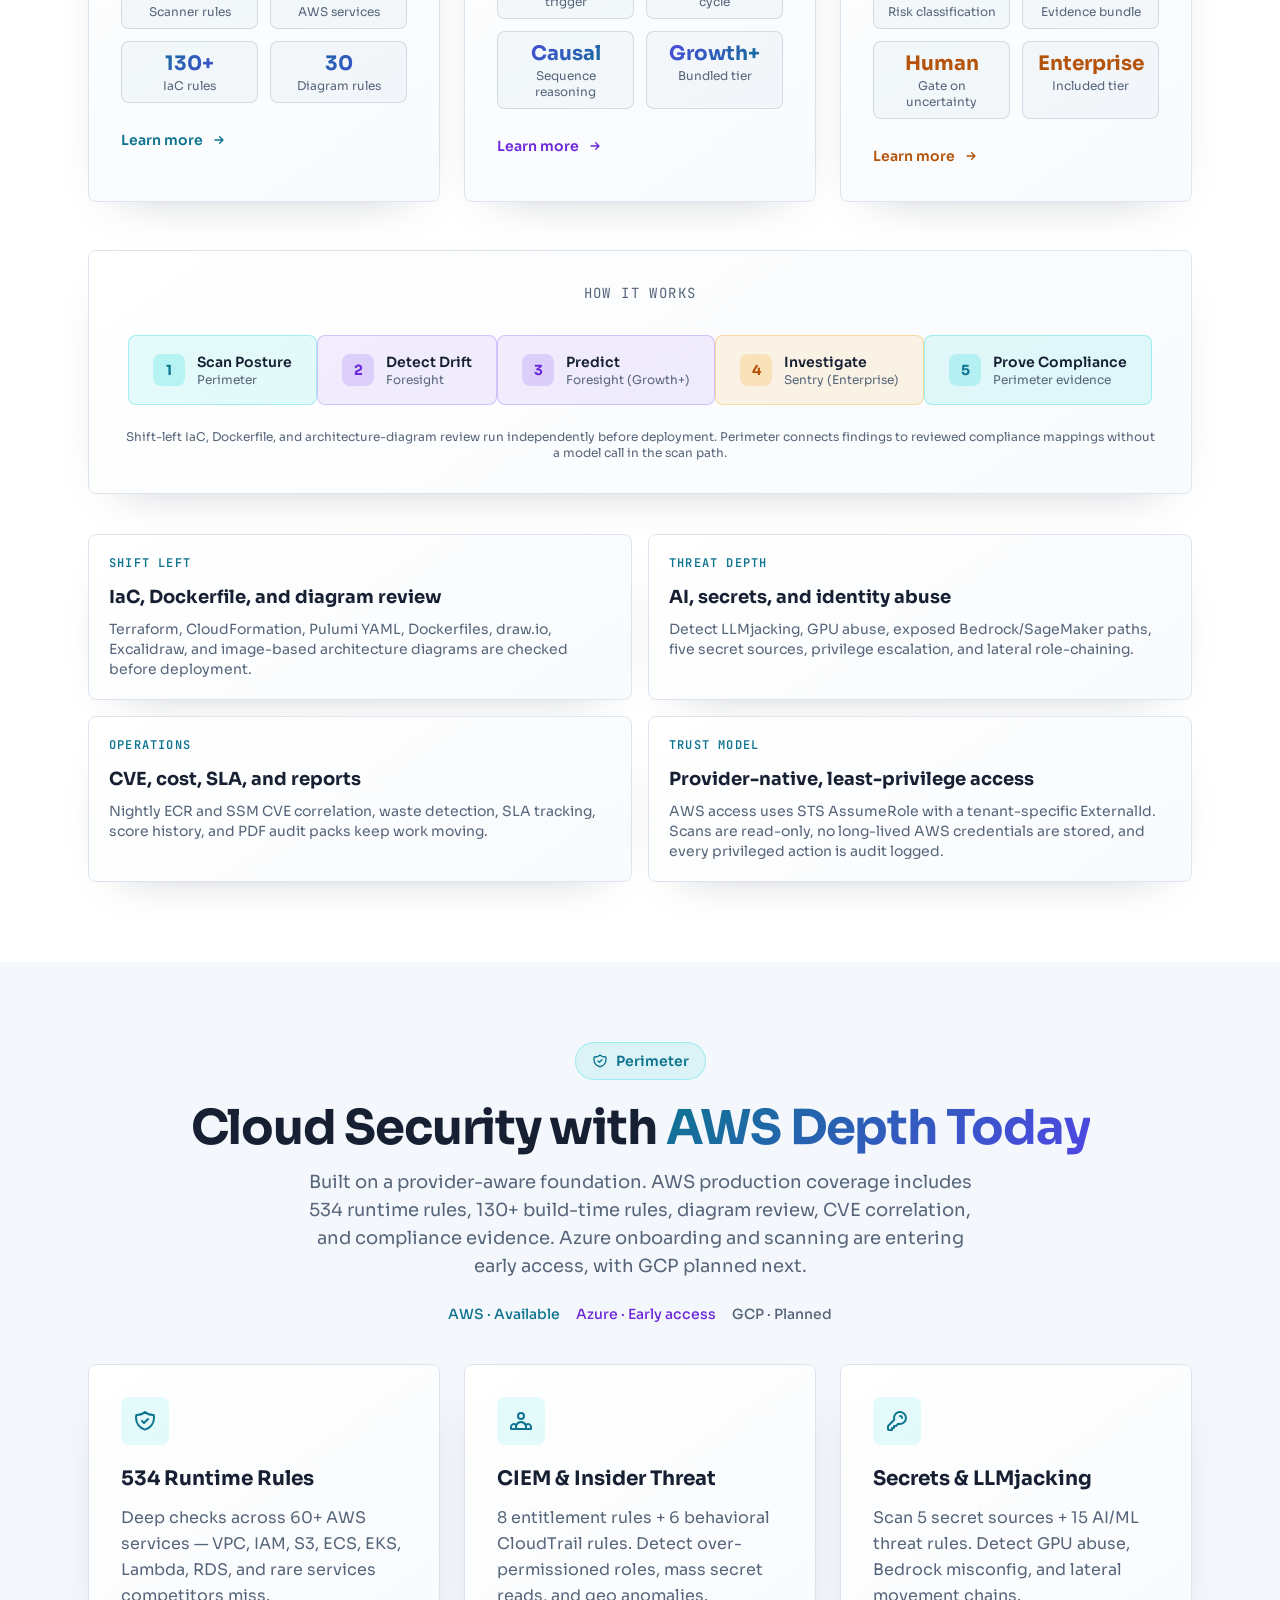
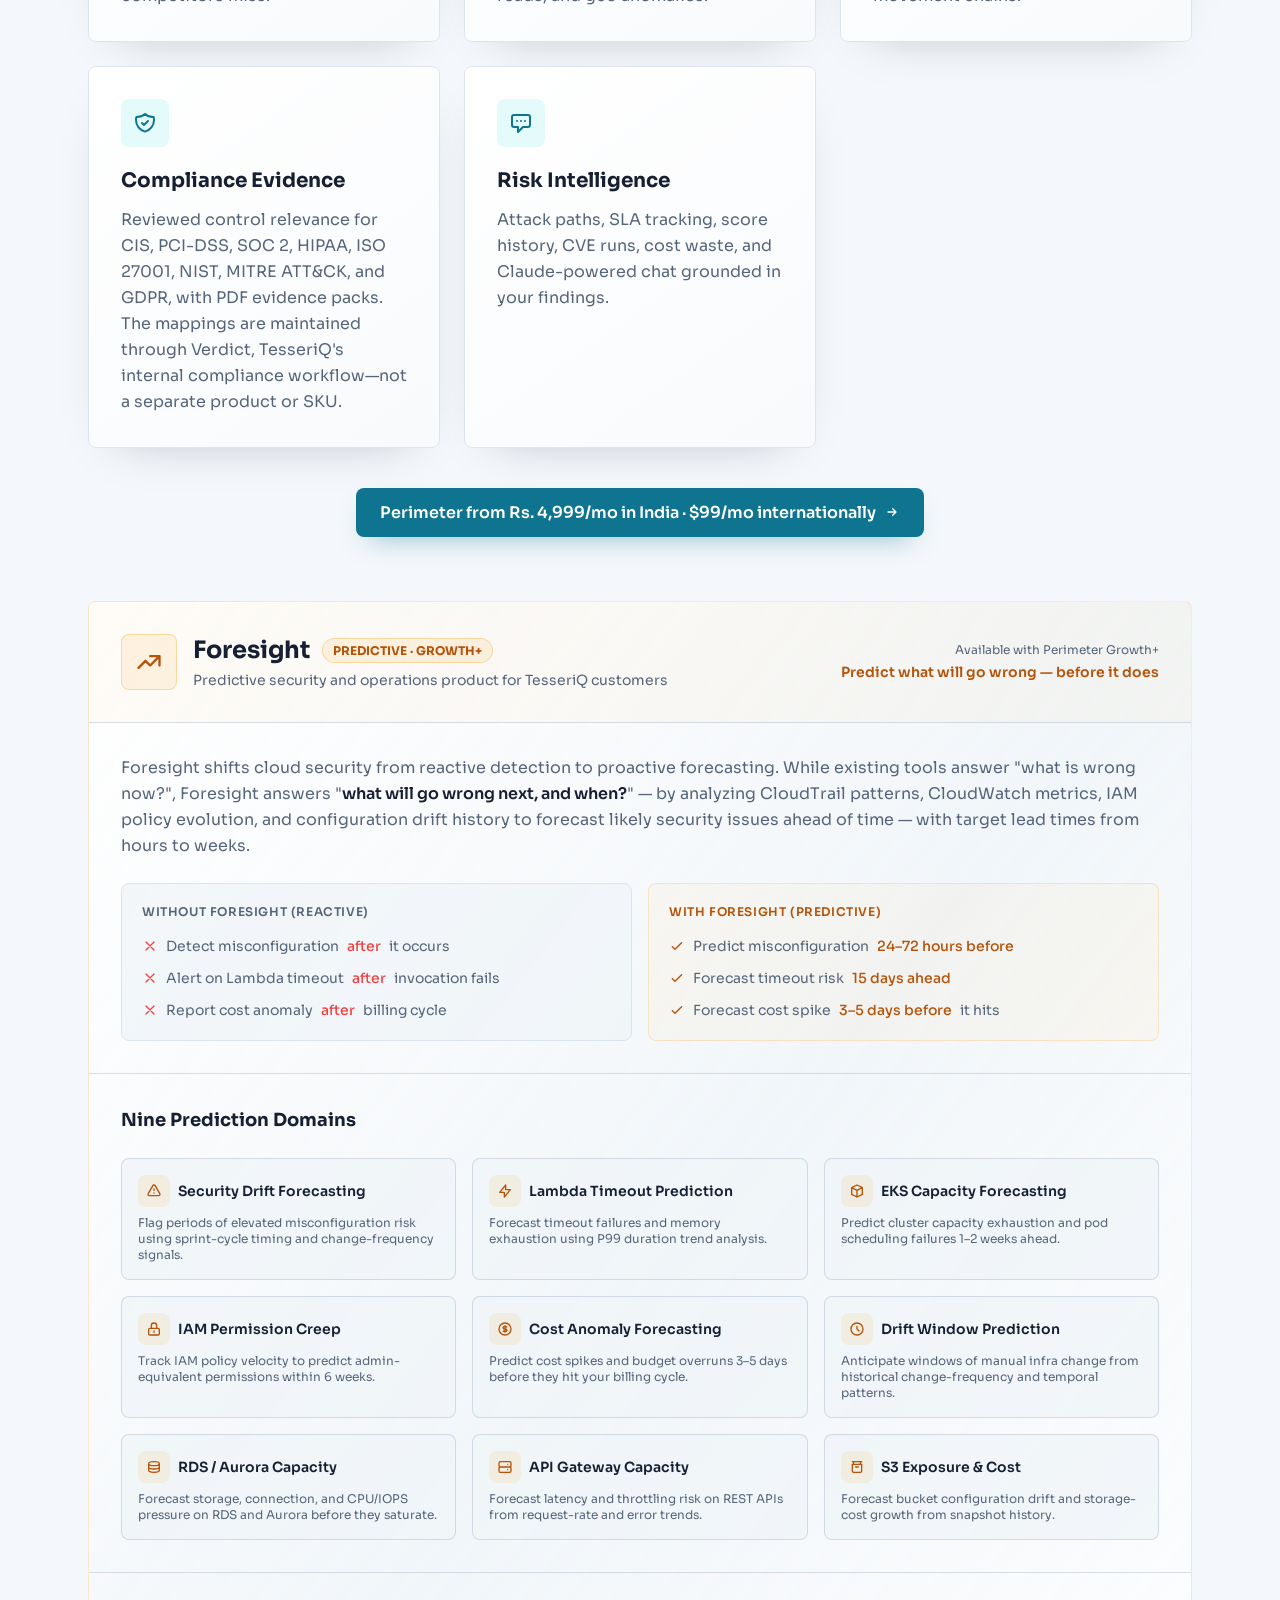
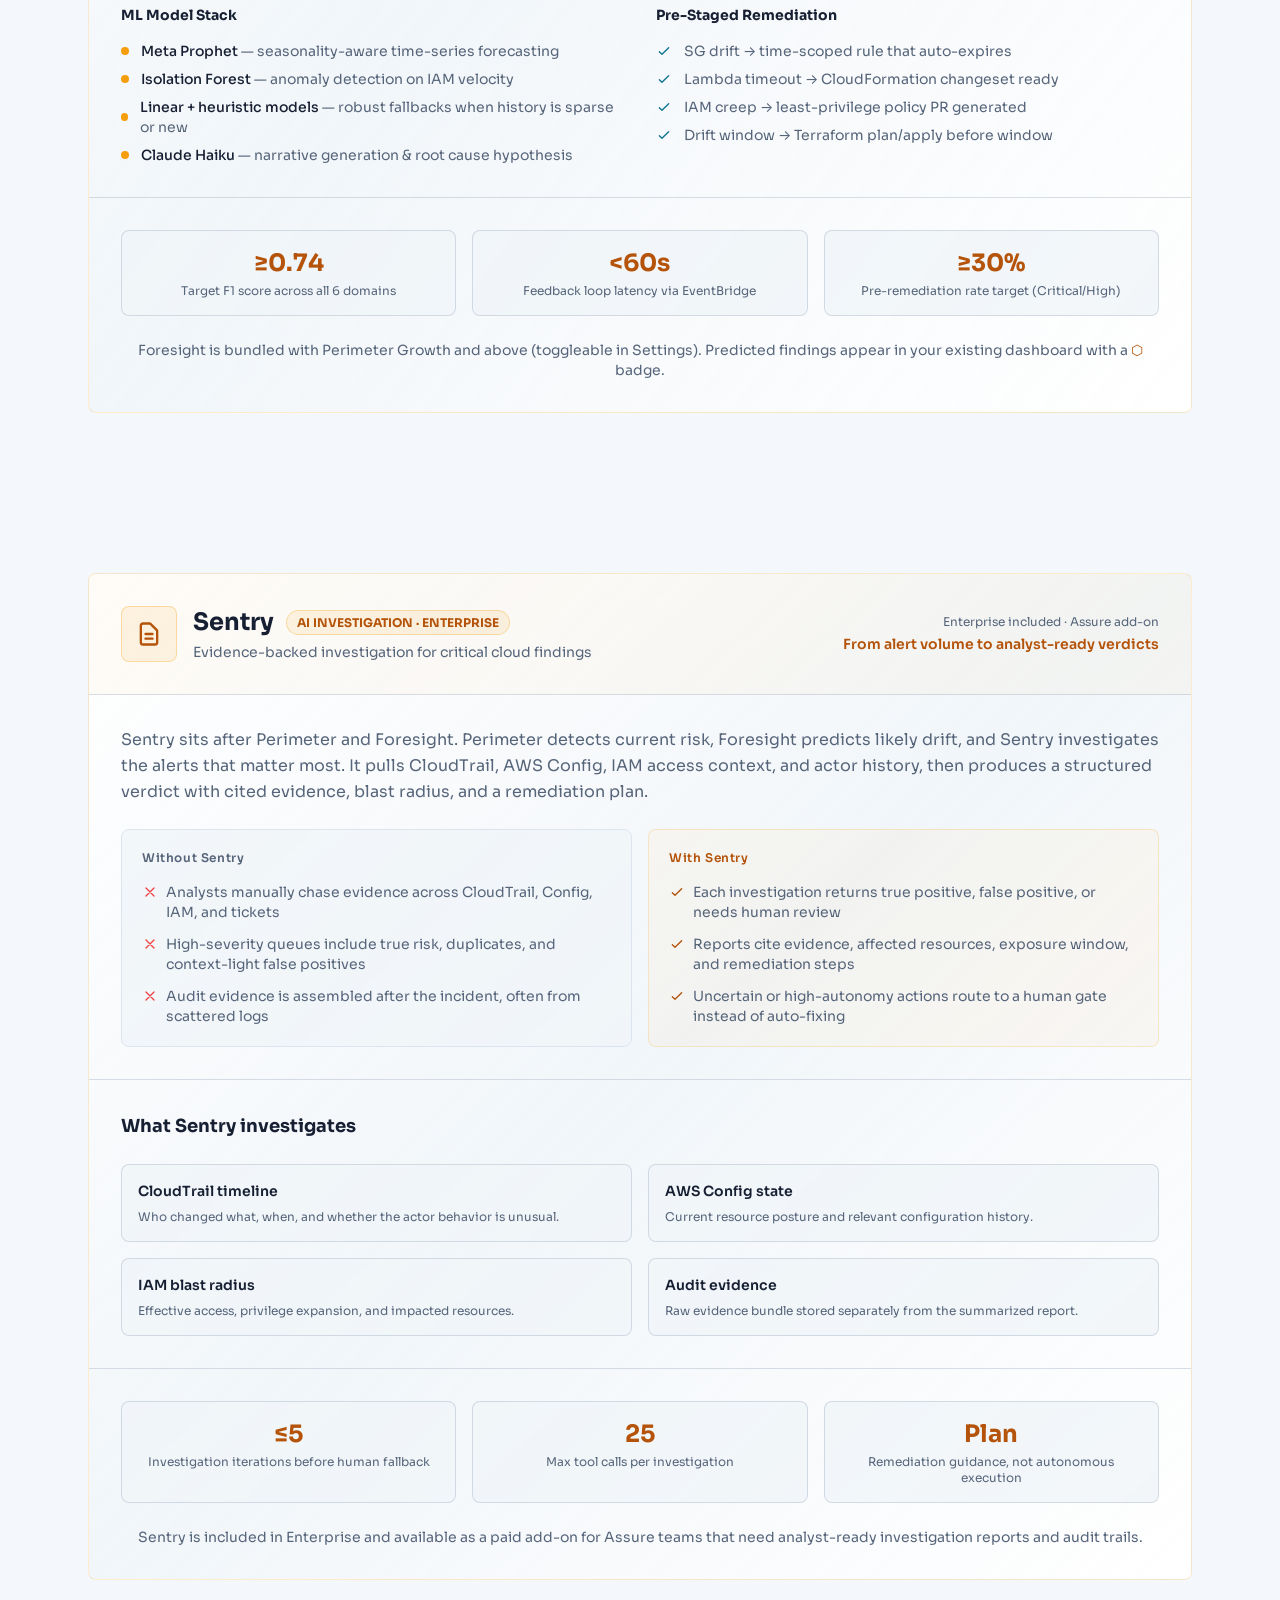
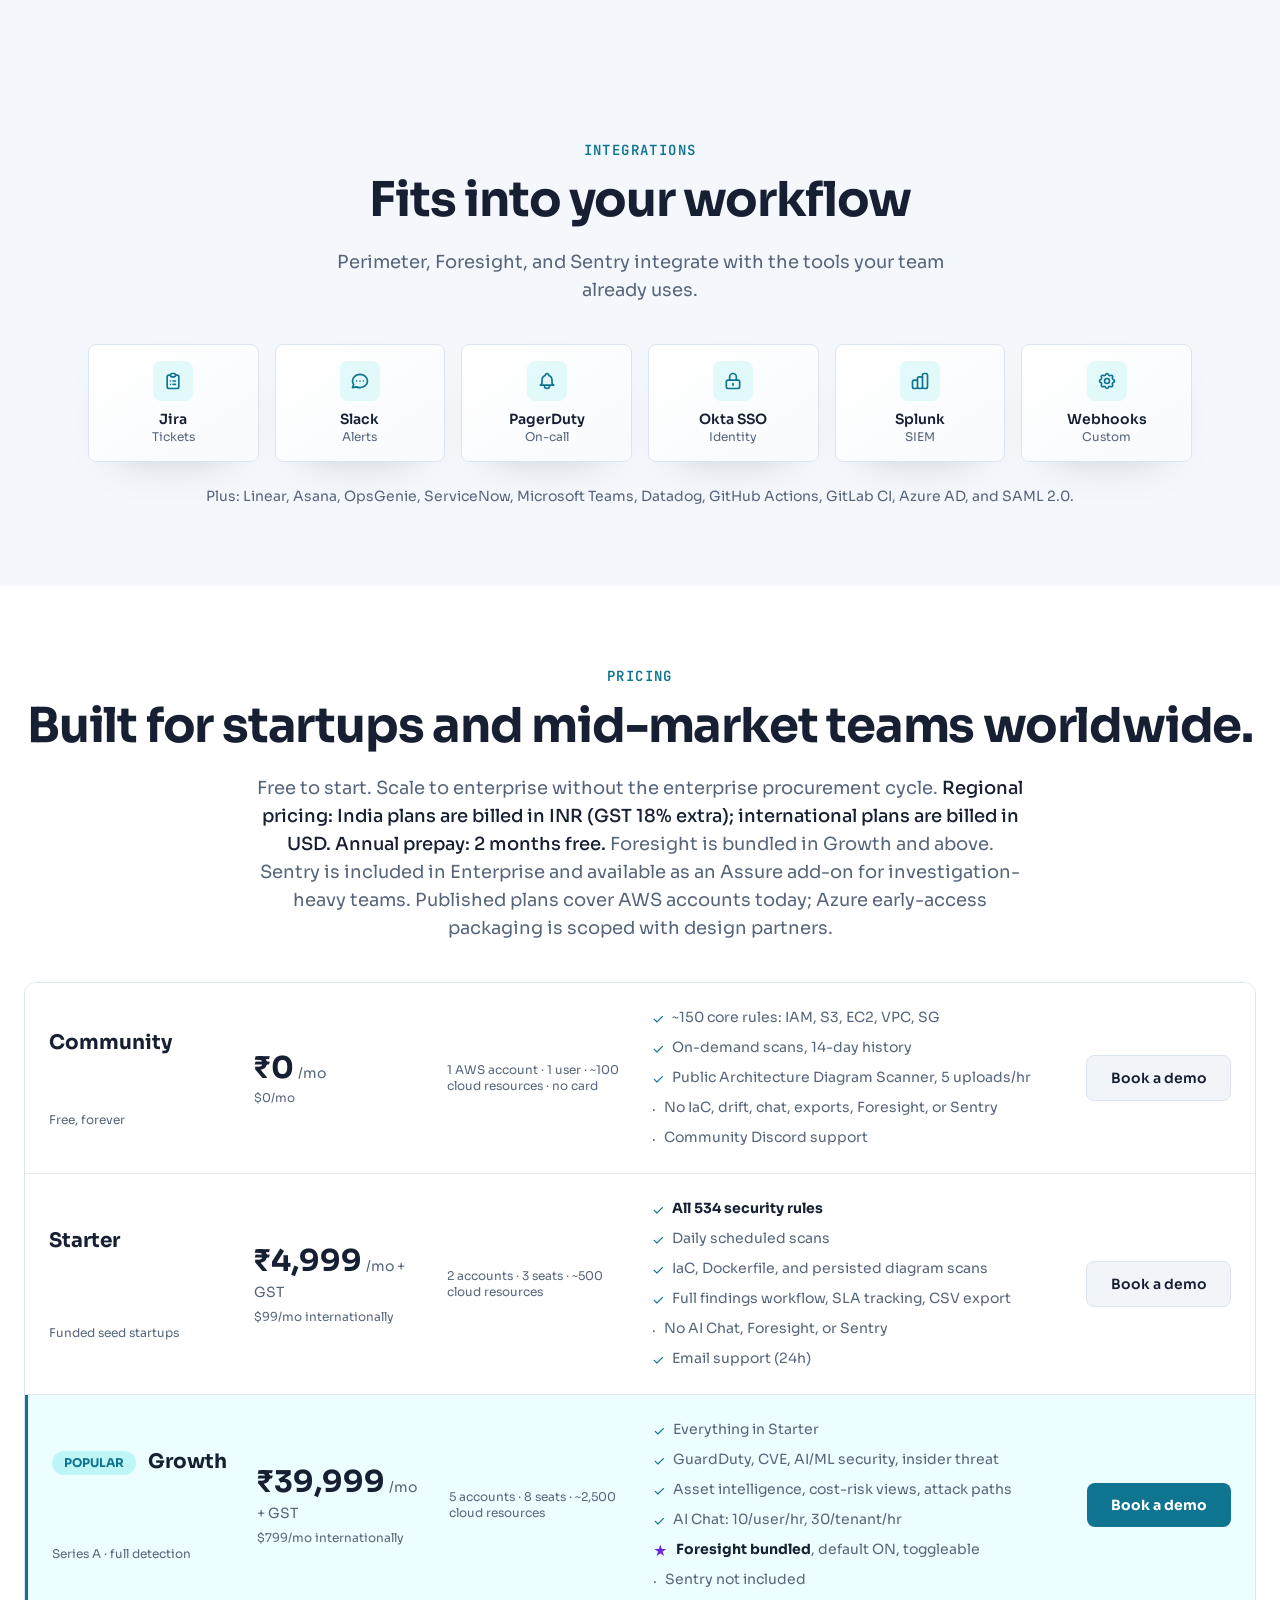
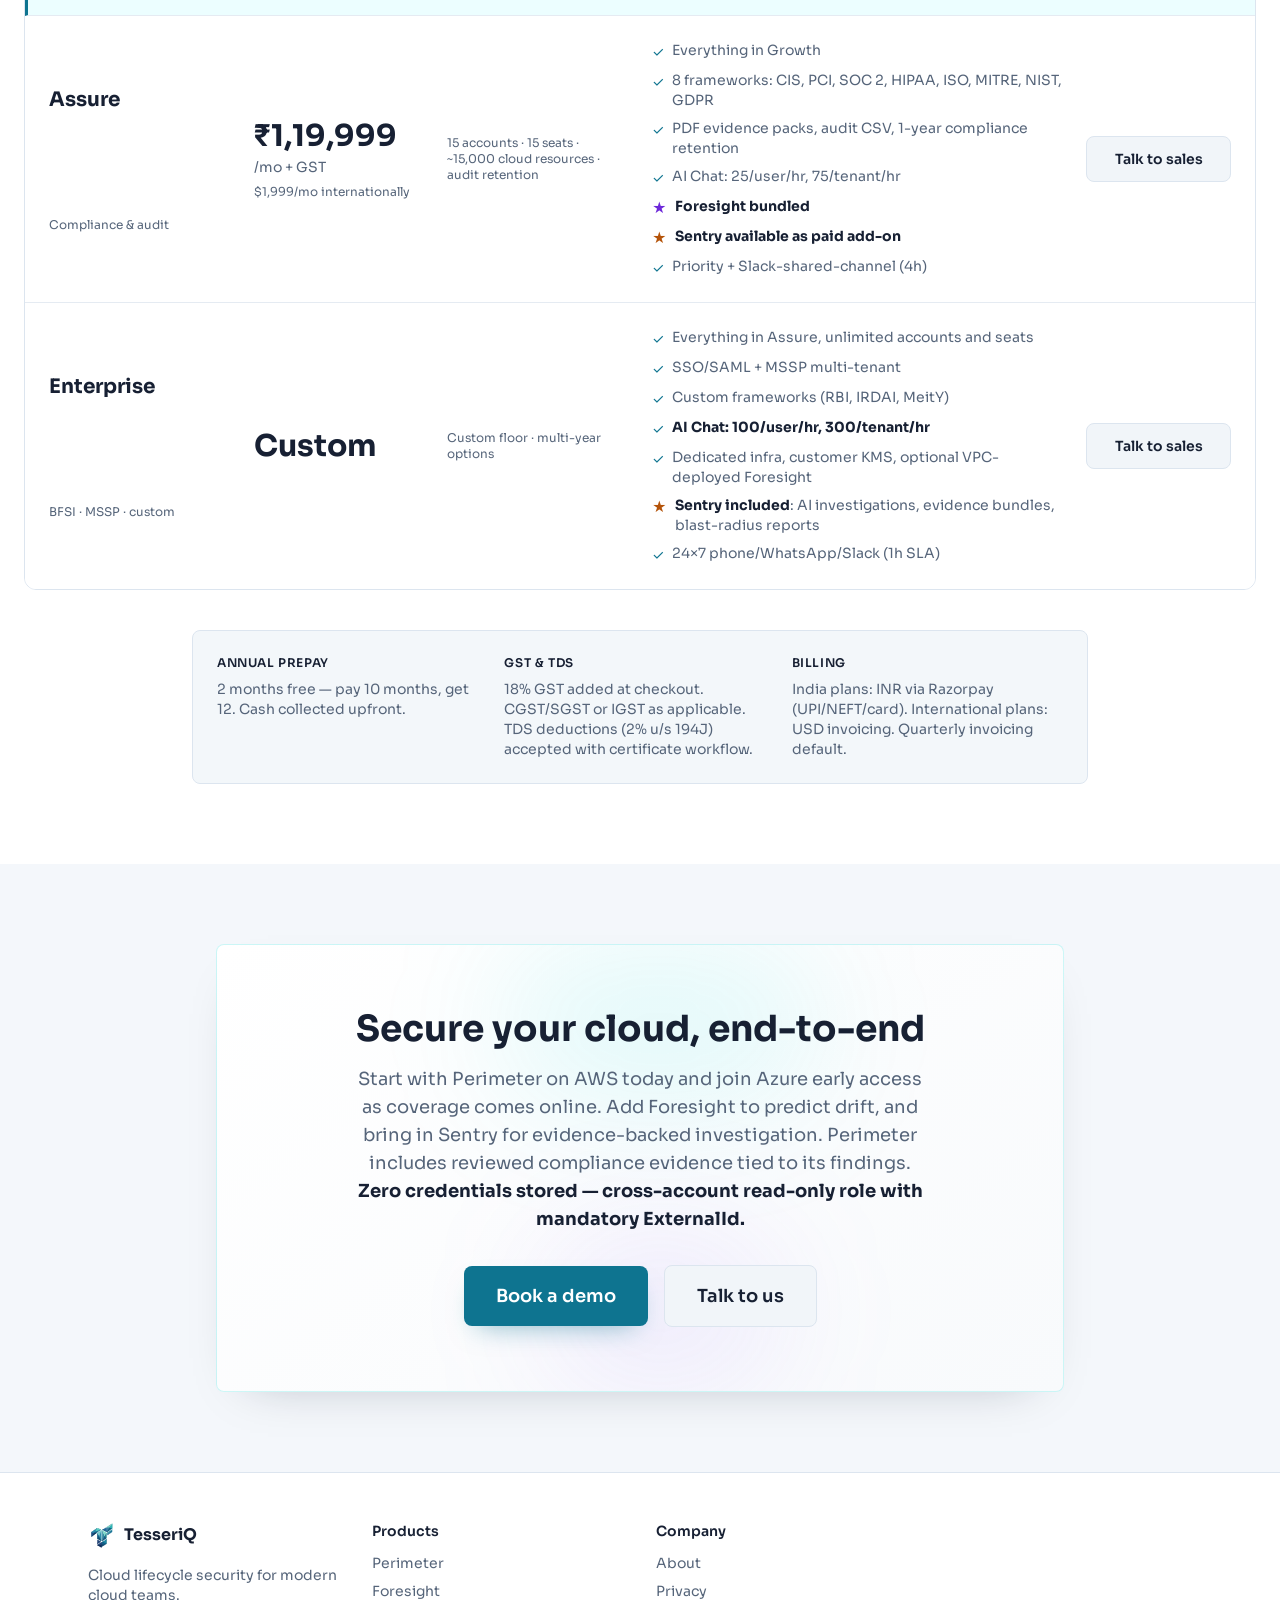
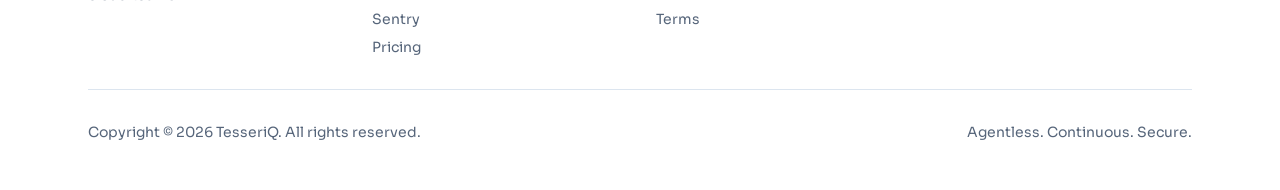
==== commit e367bba0: "changed theme" ====
--- a/index.html
+++ b/index.html
@@ -4,19 +4,19 @@
 <head>
     <meta charset="UTF-8" />
     <meta name="viewport" content="width=device-width, initial-scale=1.0" />
-    <title>TesseriQ Cloud Security Platform | Perimeter, Foresight, SENTRY &amp; Verdict</title>
+    <title>TesseriQ Cloud Security Platform | Perimeter, Foresight &amp; Sentry</title>
     <link rel="canonical" href="https://tesseriqcloud.com/" />
     <meta name="description"
-        content="TesseriQ combines Perimeter cloud security, Foresight predictive risk, SENTRY AI investigation, and Verdict reviewed compliance intelligence for AWS-native teams and security products." />
+        content="TesseriQ combines Perimeter cloud security, Foresight predictive risk, and Sentry AI investigation. AWS is available today, Azure is entering early access, and GCP is planned." />
     <meta property="og:title" content="TesseriQ Cloud Security Platform" />
     <meta property="og:description"
-        content="Cloud posture, predictive risk, AI investigation, and reviewed compliance intelligence across the TesseriQ product suite." />
+        content="Cloud posture, predictive risk, AI investigation, and compliance evidence across AWS today, with Azure entering early access and GCP planned." />
     <meta property="og:type" content="website" />
     <meta property="og:url" content="https://tesseriqcloud.com/" />
     <meta property="og:image" content="https://tesseriqcloud.com/tesseriq-og.png" />
     <meta name="twitter:card" content="summary_large_image" />
     <meta name="twitter:title" content="TesseriQ Cloud Security Platform" />
-    <meta name="twitter:description" content="Cloud posture, predictive risk, AI investigation, and reviewed compliance intelligence." />
+    <meta name="twitter:description" content="Cloud posture, predictive risk, AI investigation, and compliance evidence across AWS today, with Azure entering early access and GCP planned." />
     <meta name="twitter:image" content="https://tesseriqcloud.com/tesseriq-og.png" />
 
     <link rel="icon" type="image/svg+xml" href="/tesseriq-mark.svg" />
@@ -34,7 +34,7 @@
     "name": "TesseriQ",
     "url": "https://tesseriqcloud.com",
     "logo": "https://tesseriqcloud.com/tesseriq-mark.png",
-    "description": "Cloud security platform with CSPM, predictive risk intelligence, AI investigation, and reviewed compliance intelligence.",
+    "description": "Multicloud security platform with CSPM, predictive risk intelligence, AI investigation, and compliance evidence. AWS is available today, Azure is entering early access, and GCP is planned.",
     "sameAs": [
         "https://github.com/thirukguru"
     ]
@@ -1565,8 +1565,8 @@
         }
 
         body {
-            background: #1E1B4B;
-            color: #F8FAFC;
+            background: #F4F7FB;
+            color: #172033;
             font-family: 'Sora', 'Inter', -apple-system, BlinkMacSystemFont, 'Segoe UI', sans-serif;
             -webkit-font-smoothing: antialiased;
             -webkit-text-size-adjust: 100%;
@@ -1579,34 +1579,35 @@
         }
 
         .bg-grid {
-            background-image: linear-gradient(rgba(6, 182, 212, 0.12) 1px, transparent 1px), linear-gradient(90deg, rgba(6, 182, 212, 0.12) 1px, transparent 1px);
+            background-image: linear-gradient(rgba(14, 116, 144, 0.08) 1px, transparent 1px), linear-gradient(90deg, rgba(14, 116, 144, 0.08) 1px, transparent 1px);
             background-size: 60px 60px;
         }
 
         .text-gradient {
-            background: linear-gradient(135deg, #06B6D4, #F8FAFC);
+            background: linear-gradient(135deg, #0E7490, #4F46E5);
             -webkit-background-clip: text;
             -webkit-text-fill-color: transparent;
             background-clip: text;
         }
 
         .text-gradient-purple {
-            background: linear-gradient(135deg, #06B6D4, #8BE9F5);
+            background: linear-gradient(135deg, #4F46E5, #0E7490);
             -webkit-background-clip: text;
             -webkit-text-fill-color: transparent;
             background-clip: text;
         }
 
         .glow {
-            box-shadow: 0 0 40px -10px rgba(6, 182, 212, 0.45);
+            box-shadow: 0 12px 28px -14px rgba(14, 116, 144, 0.55);
         }
 
         .glow-purple {
-            box-shadow: 0 0 40px -10px rgba(6, 182, 212, 0.28);
+            box-shadow: 0 12px 28px -14px rgba(79, 70, 229, 0.45);
         }
 
         .card-gradient {
-            background: linear-gradient(145deg, rgba(248, 250, 252, 0.08), rgba(15, 23, 42, 0.18));
+            background: linear-gradient(145deg, #FFFFFF, #F8FAFC);
+            box-shadow: 0 18px 50px -34px rgba(15, 23, 42, 0.35);
         }
 
         .max-w-7xl {
@@ -1617,9 +1618,9 @@
             display: flex;
             flex-direction: column;
             overflow: hidden;
-            border: 1px solid rgba(6, 182, 212, 0.18);
+            border: 1px solid #DCE5EF;
             border-radius: 0.75rem;
-            background: rgba(248, 250, 252, 0.045);
+            background: #FFFFFF;
         }
 
         .pricing-row {
@@ -1632,8 +1633,8 @@
             gap: 0.75rem 1.5rem;
             align-items: center;
             padding: 1.5rem;
-            border-bottom: 1px solid rgba(6, 182, 212, 0.14);
-            background: rgba(248, 250, 252, 0.045);
+            border-bottom: 1px solid #E5EBF2;
+            background: #FFFFFF;
         }
 
         .pricing-row:last-child {
@@ -1641,8 +1642,8 @@
         }
 
         .pricing-row-featured {
-            border-left: 3px solid rgba(6, 182, 212, 0.9);
-            background: rgba(6, 182, 212, 0.07);
+            border-left: 3px solid #0E7490;
+            background: #ECFEFF;
         }
 
         .pricing-row h3 {
@@ -1743,55 +1744,8 @@
 
         .product-suite-grid {
             display: grid;
-            grid-template-columns: repeat(4, minmax(0, 1fr));
+            grid-template-columns: repeat(3, minmax(0, 1fr));
             gap: 1.5rem;
-        }
-
-        .verdict-mark {
-            display: inline-flex;
-            align-items: center;
-            justify-content: center;
-            width: 3rem;
-            height: 3rem;
-            border: 1px solid rgba(6, 182, 212, 0.45);
-            border-radius: 0.75rem;
-            background: rgba(6, 182, 212, 0.1);
-            color: #8BE9F5;
-            font-family: 'JetBrains Mono', monospace;
-            font-size: 1.15rem;
-            font-weight: 700;
-        }
-
-        .verdict-flow {
-            display: grid;
-            grid-template-columns: repeat(4, minmax(0, 1fr));
-            gap: 1px;
-            overflow: hidden;
-            border: 1px solid rgba(6, 182, 212, 0.22);
-            border-radius: 0.75rem;
-            background: rgba(6, 182, 212, 0.18);
-        }
-
-        .verdict-flow-step {
-            padding: 1.25rem;
-            background: rgba(30, 27, 75, 0.96);
-        }
-
-        .verdict-flow-step span {
-            display: block;
-            margin-bottom: 0.45rem;
-            color: #06B6D4;
-            font-family: 'JetBrains Mono', monospace;
-            font-size: 0.7rem;
-            font-weight: 700;
-            letter-spacing: 0.12em;
-            text-transform: uppercase;
-        }
-
-        .framework-chip-list {
-            display: flex;
-            flex-wrap: wrap;
-            gap: 0.5rem;
         }
 
 
@@ -1814,7 +1768,8 @@
         nav {
             -webkit-backdrop-filter: blur(16px);
             backdrop-filter: blur(16px);
-            background: rgba(30, 27, 75, 0.9) !important;
+            background: rgba(255, 255, 255, 0.9) !important;
+            box-shadow: 0 1px 0 rgba(15, 23, 42, 0.05);
         }
 
         .desktop-nav {
@@ -1835,10 +1790,10 @@
             height: 2.75rem;
             align-items: center;
             justify-content: center;
-            border: 1px solid rgba(6, 182, 212, 0.28);
+            border: 1px solid #CBD5E1;
             border-radius: 0.5rem;
-            background: rgba(248, 250, 252, 0.07);
-            color: #F8FAFC;
+            background: #F8FAFC;
+            color: #172033;
         }
 
         .mobile-menu-icon,
@@ -1926,8 +1881,8 @@
 
             .mobile-nav {
                 display: none;
-                border-top: 1px solid rgba(6, 182, 212, 0.18);
-                background: rgba(30, 27, 75, 0.96);
+                border-top: 1px solid #E2E8F0;
+                background: rgba(255, 255, 255, 0.98);
             }
 
             .mobile-nav.is-open {
@@ -1945,15 +1900,15 @@
                 display: block;
                 padding: 0.75rem 0;
                 font-size: 0.95rem;
-                color: rgba(248, 250, 252, 0.78);
+                color: #475569;
             }
 
             .mobile-nav a:last-child {
                 margin-top: 0.35rem;
                 padding: 0.75rem 1rem;
                 border-radius: 0.5rem;
-                background: #06B6D4;
-                color: #1E1B4B;
+                background: #0E7490;
+                color: #FFFFFF;
                 font-weight: 700;
                 text-align: center;
             }
@@ -1972,6 +1927,12 @@
                 grid-template-columns: repeat(2, minmax(0, 1fr));
             }
 
+            .product-suite-grid > :last-child:nth-child(odd) {
+                grid-column: 1 / -1;
+                width: calc(50% - 0.75rem);
+                justify-self: center;
+            }
+
             .foresight-header {
                 padding: 1.5rem;
             }
@@ -1987,9 +1948,13 @@
         }
 
         @media (max-width: 520px) {
-            .product-suite-grid,
-            .verdict-flow {
+            .product-suite-grid {
                 grid-template-columns: 1fr;
+            }
+
+            .product-suite-grid > :last-child:nth-child(odd) {
+                grid-column: auto;
+                width: auto;
             }
 
             .foresight-title-wrap {
@@ -2057,49 +2022,84 @@
         }
 
         .text-cyan {
-            color: #06B6D4;
-        }
-
-        .text-purple,
+            color: #0E7490;
+        }
+
+        .text-purple {
+            color: #6D28D9;
+        }
+
         .text-amber {
-            color: #06B6D4;
+            color: #B45309;
         }
 
         .bg-cyan {
-            background-color: #06B6D4;
+            background-color: #0E7490;
         }
 
         .bg-purple {
-            background-color: #1E1B4B;
-            border: 1px solid rgba(6, 182, 212, 0.45);
+            background-color: #4F46E5;
+            border: 1px solid #4338CA;
         }
 
         .bg-bg {
-            background-color: #1E1B4B;
+            background-color: #F4F7FB;
         }
 
         .text-bg {
-            color: #1E1B4B;
+            color: #FFFFFF;
         }
 
         .text-text-primary {
-            color: #F8FAFC;
+            color: #172033;
         }
 
         .text-text-muted {
-            color: rgba(248, 250, 252, 0.68);
+            color: #56657A;
         }
 
         .border-border {
-            border-color: rgba(6, 182, 212, 0.18);
+            border-color: #DCE5EF;
         }
 
         .bg-surface-alt {
-            background-color: rgba(248, 250, 252, 0.07);
+            background-color: #F1F5F9;
         }
 
         .bg-surface {
-            background-color: rgba(30, 27, 75, 0.82);
+            background-color: #FFFFFF;
+        }
+
+        .border-border\/50 {
+            border-color: rgba(148, 163, 184, 0.35);
+        }
+
+        .bg-surface-alt\/20,
+        .bg-surface-alt\/30,
+        .bg-surface-alt\/40,
+        .bg-surface-alt\/50 {
+            background-color: rgba(241, 245, 249, 0.8);
+        }
+
+        .from-surface {
+            --tw-gradient-from: #FFFFFF var(--tw-gradient-from-position);
+            --tw-gradient-to: rgba(255, 255, 255, 0) var(--tw-gradient-to-position);
+            --tw-gradient-stops: var(--tw-gradient-from), var(--tw-gradient-to);
+        }
+
+        .via-surface-alt\/50 {
+            --tw-gradient-to: rgba(241, 245, 249, 0) var(--tw-gradient-to-position);
+            --tw-gradient-stops: var(--tw-gradient-from), rgba(241, 245, 249, 0.9) var(--tw-gradient-via-position), var(--tw-gradient-to);
+        }
+
+        .to-surface {
+            --tw-gradient-to: #FFFFFF var(--tw-gradient-to-position);
+        }
+
+        #products,
+        #pricing,
+        footer {
+            background: #FFFFFF;
         }
 
         @media (max-width: 768px) {
@@ -2131,7 +2131,7 @@
     <nav class="fixed top-0 left-0 right-0 z-50 border-b border-border/50 bg-bg/80 backdrop-blur-xl">
         <div class="max-w-6xl mx-auto px-6 flex items-center justify-between h-16">
             <a href="#" class="flex items-center gap-2">
-                <img src="/tesseriq-mark.svg" alt="TesseriQ AWS Cloud Security Platform" class="w-19 h-10 object-contain" />
+                <img src="/tesseriq-mark.svg" alt="TesseriQ Cloud Security Platform" class="w-19 h-10 object-contain" />
                 <span class="text-lg font-bold">TesseriQ</span>
             </a>
             <div class="desktop-nav">
@@ -2142,9 +2142,7 @@
                 <a href="#foresight"
                     class="text-sm text-text-muted hover:text-text-primary transition-colors">Foresight</a>
                 <a href="#sentry"
-                    class="text-sm text-text-muted hover:text-text-primary transition-colors">SENTRY</a>
-                <a href="#verdict"
-                    class="text-sm text-text-muted hover:text-text-primary transition-colors">Verdict</a>
+                    class="text-sm text-text-muted hover:text-text-primary transition-colors">Sentry</a>
                 <a href="#integrations"
                     class="text-sm text-text-muted hover:text-text-primary transition-colors">Integrations</a>
                 <a href="#capabilities"
@@ -2166,8 +2164,7 @@
                 <a href="#products">Products</a>
                 <a href="#perimeter">Perimeter</a>
                 <a href="#foresight">Foresight</a>
-                <a href="#sentry">SENTRY</a>
-                <a href="#verdict">Verdict</a>
+                <a href="#sentry">Sentry</a>
                 <a href="#integrations">Integrations</a>
                 <a href="#capabilities">Capabilities</a>
                 <a href="#pricing">Pricing</a>
@@ -2178,14 +2175,14 @@
     </nav>
 
     <!-- HERO -->
-    <section class="relative min-h-screen flex items-center justify-center overflow-hidden">
+    <section class="relative flex items-center justify-center overflow-hidden" style="min-height:92vh">
         <div class="absolute inset-0 bg-grid opacity-40"></div>
         <div class="absolute top-1/4 left-1/4 w-96 h-96 bg-cyan/5 rounded-full blur-3xl"></div>
         <div class="absolute bottom-1/3 right-1/4 w-80 h-80 bg-purple/5 rounded-full blur-3xl"></div>
 
-        <div class="relative z-10 max-w-5xl mx-auto px-6 text-center pt-20">
+        <div class="relative z-10 max-w-5xl mx-auto px-6 text-center pt-16">
             <div
-                class="suite-badge inline-flex items-center gap-2 px-4 py-2 rounded-full border border-border bg-surface-alt/50 mb-8 animate-fade-up">
+                class="suite-badge inline-flex items-center gap-2 px-4 py-2 rounded-full border border-border bg-surface-alt/50 mb-5 animate-fade-up">
                 <span class="w-2 h-2 rounded-full bg-cyan"></span>
                 <span class="text-sm font-medium text-text-muted">Perimeter</span>
                 <span class="text-text-muted/30">+</span>
@@ -2193,28 +2190,36 @@
                 <span class="text-sm font-medium text-text-muted">Foresight</span>
                 <span class="text-text-muted/30">+</span>
                 <span class="w-2 h-2 rounded-full bg-amber"></span>
-                <span class="text-sm font-medium text-text-muted">SENTRY</span>
-                <span class="text-text-muted/30">+</span>
-                <span class="w-2 h-2 rounded-full bg-cyan"></span>
-                <span class="text-sm font-medium text-text-muted">Verdict</span>
+                <span class="text-sm font-medium text-text-muted">Sentry</span>
             </div>
 
-            <h1 class="text-5xl md:text-7xl font-black tracking-tight mb-6 animate-fade-up" style="animation-delay:.1s">
-                AWS Cloud Security,<br>
-                <span class="text-gradient">Posture, Prediction, Investigation &amp; Compliance Intelligence</span>
+            <h1 class="text-5xl md:text-7xl font-black tracking-tight mb-4 animate-fade-up" style="animation-delay:.1s">
+                Cloud Security,<br>
+                <span class="text-gradient">Posture, Prediction &amp; Investigation</span>
             </h1>
 
-            <p class="text-lg md:text-xl text-text-muted max-w-2xl mx-auto mb-10 animate-fade-up"
+            <p class="text-lg md:text-xl text-text-muted max-w-2xl mx-auto mb-5 animate-fade-up"
                 style="animation-delay:.2s">
-                TesseriQ secures AWS from posture to prediction to evidence-backed investigation.
+                Built for multicloud. Proven on AWS.
             </p>
 
-            <p class="text-lg md:text-xl text-text-muted max-w-2xl mx-auto mb-10 animate-fade-up"
+            <div class="flex flex-wrap items-center justify-center gap-3 mb-6 animate-fade-up"
+                style="animation-delay:.25s" aria-label="Cloud availability">
+                <span class="inline-flex items-center gap-2 px-4 py-2 rounded-full border border-cyan/30 bg-cyan/10 text-sm font-semibold text-cyan">
+                    <span class="w-2 h-2 rounded-full bg-cyan" aria-hidden="true"></span>AWS · Available
+                </span>
+                <span class="inline-flex items-center gap-2 px-4 py-2 rounded-full border border-purple/30 bg-purple/10 text-sm font-semibold text-purple">
+                    <span class="w-2 h-2 rounded-full bg-purple" aria-hidden="true"></span>Azure · Early access
+                </span>
+                <span class="inline-flex items-center gap-2 px-4 py-2 rounded-full border border-amber/30 bg-amber/10 text-sm font-semibold text-amber">
+                    <span class="w-2 h-2 rounded-full bg-amber" aria-hidden="true"></span>GCP · Planned
+                </span>
+            </div>
+
+            <p class="text-base md:text-lg text-text-muted max-w-3xl mx-auto mb-8 animate-fade-up"
                 style="animation-delay:.2s">
-                Perimeter continuously scans what is wrong now. Foresight predicts what is likely to drift,
-                fail, or spike next. SENTRY investigates high-risk findings with evidence and remediation plans.
-                Verdict connects reviewed security evidence to compliance controls—without claiming that a scanner
-                alone proves compliance.
+                Perimeter scans cloud posture. Foresight predicts drift and failure. Sentry investigates high-risk
+                findings with evidence, remediation plans, and connected compliance context.
             </p>
 <!-- redeploy -->
             <div class="hero-actions flex flex-col sm:flex-row items-center justify-center gap-4 animate-fade-up"
@@ -2241,11 +2246,7 @@
                         <path stroke-linecap="round" stroke-linejoin="round"
                             d="M9 12h6m-6 4h6m2 5H7a2 2 0 01-2-2V5a2 2 0 012-2h5.586a1 1 0 01.707.293l5.414 5.414A1 1 0 0119 9.414V19a2 2 0 01-2 2z" />
                     </svg>
-                    Explore SENTRY
-                </a>
-                <a href="#verdict"
-                    class="inline-flex items-center gap-2 px-8 py-4 rounded-lg border border-cyan/40 bg-cyan/10 text-cyan font-semibold text-lg hover:bg-cyan/15 transition-colors">
-                    Explore Verdict
+                    Explore Sentry
                 </a>
             </div>
         </div>
@@ -2258,12 +2259,11 @@
                 <p class="text-cyan font-mono text-sm font-semibold tracking-widest uppercase mb-4">TesseriQ product
                     suite</p>
                 <h2 class="text-4xl md:text-5xl font-bold tracking-tight mb-6">Detect what's wrong. Predict what's next.
-                    Investigate what matters. Map the impact.
+                    Investigate what matters.
                 </h2>
-                <p class="text-text-muted text-lg max-w-2xl mx-auto">Perimeter is the continuous AWS security platform.
+                <p class="text-text-muted text-lg max-w-2xl mx-auto">Perimeter is the continuous cloud security platform, with AWS available today, Azure entering early access, and GCP planned.
                     Foresight is the predictive intelligence product that turns security, reliability, and cost signals
-                    into early warnings. SENTRY turns high-risk findings into evidence-backed decisions. Verdict adds
-                    reviewed compliance relevance and control impact.</p>
+                    into early warnings. Sentry turns high-risk findings into evidence-backed decisions.</p>
             </div>
 
             <div class="product-suite-grid">
@@ -2284,7 +2284,7 @@
                             <p class="text-cyan text-sm font-medium">Runtime Security Platform</p>
                         </div>
                     </div>
-                    <p class="text-text-muted mb-6 leading-relaxed">Continuous AWS security posture management. Runtime
+                    <p class="text-text-muted mb-6 leading-relaxed">Continuous cloud security posture management. Production AWS
                         scans, IaC and Dockerfile review, architecture diagram analysis, CVE
                         correlation,
                         compliance evidence, and AI Security Chat.</p>
@@ -2363,7 +2363,7 @@
                     </a>
                 </div>
 
-                <!-- SENTRY Card -->
+                <!-- Sentry Card -->
                 <div
                     class="group rounded-2xl border border-border hover:border-amber/40 card-gradient p-8 transition-all duration-300 fade-target">
                     <div class="flex items-center gap-3 mb-6">
@@ -2376,7 +2376,7 @@
                             </svg>
                         </div>
                         <div>
-                            <h3 class="text-2xl font-bold">SENTRY</h3>
+                            <h3 class="text-2xl font-bold">Sentry</h3>
                             <p class="text-amber text-sm font-medium">AI Investigation Engine</p>
                         </div>
                     </div>
@@ -2386,7 +2386,7 @@
                     <div class="grid grid-cols-2 gap-3 mb-6">
                         <div class="px-3 py-2 rounded-lg bg-surface-alt/40 border border-border/50 text-center">
                             <div class="text-xl font-bold text-amber">TP/FP</div>
-                            <div class="text-xs text-text-muted">Verdict support</div>
+                            <div class="text-xs text-text-muted">Risk classification</div>
                         </div>
                         <div class="px-3 py-2 rounded-lg bg-surface-alt/40 border border-border/50 text-center">
                             <div class="text-xl font-bold text-amber">S3</div>
@@ -2410,43 +2410,6 @@
                     </a>
                 </div>
 
-                <!-- Verdict Card -->
-                <div
-                    class="group rounded-2xl border border-border hover:border-cyan/40 card-gradient p-8 transition-all duration-300 fade-target">
-                    <div class="flex items-center gap-3 mb-6">
-                        <div class="verdict-mark" aria-hidden="true">V</div>
-                        <div>
-                            <h3 class="text-2xl font-bold">Verdict</h3>
-                            <p class="text-cyan text-sm font-medium">Compliance Intelligence Engine</p>
-                        </div>
-                    </div>
-                    <p class="text-text-muted mb-6 leading-relaxed">Maps security rules and findings to shared controls,
-                        then expands them through human-reviewed framework crosswalks. Production tagging is
-                        deterministic, explainable, and designed for Perimeter and other security products.</p>
-                    <div class="grid grid-cols-2 gap-3 mb-6">
-                        <div class="px-3 py-2 rounded-lg bg-surface-alt/40 border border-border/50 text-center">
-                            <div class="text-xl font-bold text-gradient">12</div>
-                            <div class="text-xs text-text-muted">Framework families</div>
-                        </div>
-                        <div class="px-3 py-2 rounded-lg bg-surface-alt/40 border border-border/50 text-center">
-                            <div class="text-xl font-bold text-gradient">3</div>
-                            <div class="text-xs text-text-muted">Cloud providers</div>
-                        </div>
-                        <div class="px-3 py-2 rounded-lg bg-surface-alt/40 border border-border/50 text-center">
-                            <div class="text-xl font-bold text-gradient">0</div>
-                            <div class="text-xs text-text-muted">LLM calls at scan time</div>
-                        </div>
-                        <div class="px-3 py-2 rounded-lg bg-surface-alt/40 border border-border/50 text-center">
-                            <div class="text-xl font-bold text-gradient">Human</div>
-                            <div class="text-xs text-text-muted">Production review gate</div>
-                        </div>
-                    </div>
-                    <a href="#verdict"
-                        class="inline-flex items-center gap-2 text-cyan text-sm font-semibold hover:opacity-80 transition-opacity">
-                        Learn more
-                        <span aria-hidden="true">→</span>
-                    </a>
-                </div>
             </div>
 
             <!-- Lifecycle Flow -->
@@ -2498,7 +2461,7 @@
                         </div>
                         <div>
                             <div class="font-semibold text-sm">Investigate</div>
-                            <div class="text-xs text-text-muted">SENTRY (Enterprise)</div>
+                            <div class="text-xs text-text-muted">Sentry (Enterprise)</div>
                         </div>
                     </div>
                     <svg class="w-6 h-6 text-text-muted hidden md:block" fill="none" stroke="currentColor"
@@ -2510,14 +2473,14 @@
                             <span class="text-cyan font-bold text-sm">5</span>
                         </div>
                         <div>
-                            <div class="font-semibold text-sm">Map Control Impact</div>
-                            <div class="text-xs text-text-muted">Verdict</div>
+                            <div class="font-semibold text-sm">Prove Compliance</div>
+                            <div class="text-xs text-text-muted">Perimeter evidence</div>
                         </div>
                     </div>
                 </div>
                 <p class="mt-6 text-center text-xs text-text-muted">Shift-left IaC, Dockerfile, and architecture-diagram
-                    review run independently before deployment. Verdict tags reviewed compliance relevance after
-                    findings are created, with no LLM call in the scan path.</p>
+                    review run independently before deployment. Perimeter connects findings to reviewed compliance
+                    mappings without a model call in the scan path.</p>
             </div>
 
             <div id="capabilities" class="mt-10 grid md:grid-cols-2 lg:grid-cols-4 gap-4 fade-target">
@@ -2545,147 +2508,9 @@
                 <div class="p-5 rounded-xl border border-border card-gradient">
                     <div class="text-cyan font-mono text-xs font-semibold tracking-widest uppercase mb-3">Trust model
                     </div>
-                    <h3 class="font-bold text-lg mb-2">No AWS credentials stored</h3>
-                    <p class="text-sm text-text-muted">TesseriQ uses STS AssumeRole with a tenant-specific ExternalId.
-                        Scans are read-only and every privileged action is audit logged.</p>
-                </div>
-            </div>
-        </div>
-    </section>
-
-    <!-- VERDICT SECTION -->
-    <section id="verdict" class="py-32">
-        <div class="max-w-6xl mx-auto px-6">
-            <div class="text-center mb-16 fade-target">
-                <div
-                    class="inline-flex items-center gap-3 px-4 py-2 rounded-full border border-cyan/30 bg-cyan/10 mb-6">
-                    <span class="font-mono text-cyan font-bold" aria-hidden="true">V</span>
-                    <span class="text-sm font-semibold text-cyan">Verdict</span>
-                </div>
-                <h2 class="text-4xl md:text-5xl font-bold tracking-tight mb-4">Reviewed compliance intelligence,
-                    <span class="text-gradient">attached to every finding</span>
-                </h2>
-                <p class="text-text-muted text-lg max-w-3xl mx-auto">Verdict converts security rules and findings into
-                    explainable control impact across multiple frameworks. Automation proposes the mapping; named
-                    human reviewers decide what can reach production.</p>
-            </div>
-
-            <div class="grid md:grid-cols-2 gap-8 mb-10">
-                <div class="rounded-2xl border border-border card-gradient p-8 fade-target">
-                    <p class="text-cyan font-mono text-xs font-semibold tracking-widest uppercase mb-4">For Perimeter
-                        and security products</p>
-                    <h3 class="text-2xl font-bold mb-4">Map once. Reuse across frameworks and clouds.</h3>
-                    <p class="text-text-muted leading-relaxed mb-6">A detection rule maps to a shared common control.
-                        Reviewed crosswalks then connect that control to relevant framework requirements, while
-                        provider-qualified evidence keeps AWS, Azure, and GCP checks isolated.</p>
-                    <div class="grid grid-cols-2 gap-3">
-                        <div class="p-4 rounded-xl bg-surface-alt/40 border border-border/50">
-                            <div class="font-semibold mb-1">API-first</div>
-                            <div class="text-xs text-text-muted">Built for CSPM, identity, DevSecOps, Kubernetes, and
-                                vulnerability platforms.</div>
-                        </div>
-                        <div class="p-4 rounded-xl bg-surface-alt/40 border border-border/50">
-                            <div class="font-semibold mb-1">Provider-aware</div>
-                            <div class="text-xs text-text-muted">One neutral engine with separate AWS, Azure, and GCP
-                                evidence mappings.</div>
-                        </div>
-                        <div class="p-4 rounded-xl bg-surface-alt/40 border border-border/50">
-                            <div class="font-semibold mb-1">Fail closed</div>
-                            <div class="text-xs text-text-muted">Missing, stale, or unreviewed mappings remain
-                                explicitly unmapped.</div>
-                        </div>
-                        <div class="p-4 rounded-xl bg-surface-alt/40 border border-border/50">
-                            <div class="font-semibold mb-1">Audit-ready</div>
-                            <div class="text-xs text-text-muted">Version, reviewer, provenance, and rule hash travel
-                                with every published mapping.</div>
-                        </div>
-                    </div>
-                </div>
-
-                <div class="rounded-2xl border border-cyan/25 bg-surface p-8 glow-purple fade-target">
-                    <div class="flex items-center justify-between gap-4 mb-6">
-                        <div>
-                            <p class="text-cyan font-mono text-xs font-semibold tracking-widest uppercase mb-2">
-                                Production path</p>
-                            <h3 class="text-2xl font-bold">Deterministic at scan time</h3>
-                        </div>
-                        <span class="px-3 py-1 rounded-full border border-cyan/30 bg-cyan/10 text-cyan text-xs font-mono">
-                            NO LLM
-                        </span>
-                    </div>
-                    <div class="font-mono text-sm rounded-xl border border-border bg-bg/70 p-5 mb-6">
-                        <div class="text-text-muted mb-3">finding / aws / R-019</div>
-                        <div class="mb-2"><span class="text-cyan">common_control</span>: CC-AC-004</div>
-                        <div class="mb-2"><span class="text-cyan">mapping_status</span>: reviewed</div>
-                        <div class="mb-2"><span class="text-cyan">framework_relevance</span>: PCI DSS · ISO 27001 · SOC 2
-                        </div>
-                        <div><span class="text-cyan">snapshot</span>: signed · immutable · versioned</div>
-                    </div>
-                    <p class="text-sm text-text-muted leading-relaxed">Perimeter loads a signed mapping snapshot and
-                        tags findings in memory. There is no remote lookup and no model call for each finding, keeping
-                        runtime behavior fast, predictable, and reproducible.</p>
-                </div>
-            </div>
-
-            <div class="verdict-flow mb-10 fade-target" aria-label="Verdict mapping workflow">
-                <div class="verdict-flow-step">
-                    <span>01 · Ingest</span>
-                    <strong>Security rule or check</strong>
-                    <p class="text-xs text-text-muted mt-2">Stable product, provider, rule, and outcome identity.</p>
-                </div>
-                <div class="verdict-flow-step">
-                    <span>02 · Normalize</span>
-                    <strong>Shared common control</strong>
-                    <p class="text-xs text-text-muted mt-2">One reusable technical control instead of repeated mappings.
-                    </p>
-                </div>
-                <div class="verdict-flow-step">
-                    <span>03 · Review</span>
-                    <strong>Human-approved crosswalk</strong>
-                    <p class="text-xs text-text-muted mt-2">Versioned review gates prevent draft assertions from leaking.
-                    </p>
-                </div>
-                <div class="verdict-flow-step">
-                    <span>04 · Publish</span>
-                    <strong>Framework relevance</strong>
-                    <p class="text-xs text-text-muted mt-2">Signed snapshots for deterministic product integration.</p>
-                </div>
-            </div>
-
-            <div class="rounded-2xl border border-border card-gradient p-8 fade-target">
-                <div class="grid md:grid-cols-2 gap-8 items-center">
-                    <div>
-                        <p class="text-cyan font-mono text-xs font-semibold tracking-widest uppercase mb-3">Framework
-                            catalog</p>
-                        <h3 class="text-2xl font-bold mb-3">Designed around the frameworks customers ask for</h3>
-                        <p class="text-sm text-text-muted leading-relaxed">The current catalog spans 12 framework
-                            families, including SOC 2, ISO 27001, PCI DSS, NIST CSF, NIST SP 800-53, HIPAA, GDPR, and
-                            provider-specific CIS benchmarks. Only verified, reviewed mappings are eligible for
-                            production output.</p>
-                    </div>
-                    <div>
-                        <div class="framework-chip-list mb-5">
-                            <span class="px-3 py-2 rounded-lg border border-border bg-surface-alt text-sm">SOC 2</span>
-                            <span class="px-3 py-2 rounded-lg border border-border bg-surface-alt text-sm">ISO
-                                27001</span>
-                            <span class="px-3 py-2 rounded-lg border border-border bg-surface-alt text-sm">PCI DSS</span>
-                            <span class="px-3 py-2 rounded-lg border border-border bg-surface-alt text-sm">NIST CSF</span>
-                            <span class="px-3 py-2 rounded-lg border border-border bg-surface-alt text-sm">NIST
-                                800-53</span>
-                            <span class="px-3 py-2 rounded-lg border border-border bg-surface-alt text-sm">HIPAA</span>
-                            <span class="px-3 py-2 rounded-lg border border-border bg-surface-alt text-sm">GDPR</span>
-                            <span class="px-3 py-2 rounded-lg border border-border bg-surface-alt text-sm">CIS
-                                Benchmarks</span>
-                        </div>
-                        <a href="mailto:sales@tesseriqcloud.com?subject=Verdict%20design%20partner"
-                            class="inline-flex items-center gap-2 px-6 py-3 rounded-lg bg-cyan text-bg font-semibold hover:opacity-90 transition-opacity">
-                            Become a Verdict design partner
-                        </a>
-                    </div>
-                </div>
-                <div class="mt-6 pt-6 border-t border-border text-xs text-text-muted">
-                    Verdict reports compliance relevance, control impact, and technical evidence. Scanner results alone
-                    are not certification or proof that an organization is compliant.
+                    <h3 class="font-bold text-lg mb-2">Provider-native, least-privilege access</h3>
+                    <p class="text-sm text-text-muted">AWS access uses STS AssumeRole with a tenant-specific ExternalId.
+                        Scans are read-only, no long-lived AWS credentials are stored, and every privileged action is audit logged.</p>
                 </div>
             </div>
         </div>
@@ -2704,11 +2529,16 @@
                     </svg>
                     <span class="text-sm font-semibold text-cyan">Perimeter</span>
                 </div>
-                <h2 class="text-4xl md:text-5xl font-bold tracking-tight mb-4">Runtime Security at <span
-                        class="text-gradient">AWS Depth</span></h2>
-                <p class="text-text-muted text-lg max-w-2xl mx-auto">Continuous posture management with 534 runtime
+                <h2 class="text-4xl md:text-5xl font-bold tracking-tight mb-4">Cloud Security with <span
+                        class="text-gradient">AWS Depth Today</span></h2>
+                <p class="text-text-muted text-lg max-w-2xl mx-auto">Built on a provider-aware foundation. AWS production coverage includes 534 runtime
                     rules, 130+ build-time rules, diagram review, CVE correlation, and compliance
-                    evidence.</p>
+                    evidence. Azure onboarding and scanning are entering early access, with GCP planned next.</p>
+                <div class="flex flex-wrap items-center justify-center gap-4 mt-6 text-sm font-medium">
+                    <span class="text-cyan">AWS · Available</span>
+                    <span class="text-purple">Azure · Early access</span>
+                    <span class="text-text-muted">GCP · Planned</span>
+                </div>
             </div>
 
             <div class="grid md:grid-cols-2 lg:grid-cols-3 gap-6">
@@ -2765,8 +2595,10 @@
                         </svg>
                     </div>
                     <h3 class="text-xl font-bold mb-3">Compliance Evidence</h3>
-                    <p class="text-text-muted leading-relaxed">CIS, PCI-DSS, SOC 2, HIPAA, ISO 27001, NIST, MITRE
-                        ATT&CK, and GDPR. PDF evidence packs.</p>
+                    <p class="text-text-muted leading-relaxed">Reviewed control relevance for CIS, PCI-DSS, SOC 2,
+                        HIPAA, ISO 27001, NIST, MITRE ATT&amp;CK, and GDPR, with PDF evidence packs. The mappings are
+                        maintained through Verdict, TesseriQ's internal compliance workflow—not a separate product or
+                        SKU.</p>
                 </div>
                 <div
                     class="group p-8 rounded-xl border border-border card-gradient hover:border-cyan/30 transition-all duration-300 fade-target">
@@ -3141,7 +2973,7 @@
         </div>
     </section>
 
-    <!-- SENTRY SECTION -->
+    <!-- Sentry SECTION -->
     <section id="sentry" class="py-32">
         <div class="max-w-6xl mx-auto px-6">
             <div class="rounded-2xl border border-amber/20 bg-gradient-to-br from-surface via-surface-alt/50 to-surface overflow-hidden fade-target">
@@ -3158,7 +2990,7 @@
                             </div>
                             <div>
                                 <div class="foresight-title-row">
-                                    <h3 class="text-2xl font-bold">SENTRY</h3>
+                                    <h3 class="text-2xl font-bold">Sentry</h3>
                                     <span
                                         class="foresight-badge px-2.5 py-1 rounded-full bg-amber/10 border border-amber/30 text-amber text-xs font-bold">AI
                                         INVESTIGATION · ENTERPRISE</span>
@@ -3177,15 +3009,15 @@
 
                 <div class="p-8 border-b border-border/50">
                     <p class="text-text-muted leading-relaxed mb-6">
-                        SENTRY sits after Perimeter and Foresight. Perimeter detects current risk, Foresight predicts
-                        likely drift, and SENTRY investigates the alerts that matter most. It pulls CloudTrail, AWS
+                        Sentry sits after Perimeter and Foresight. Perimeter detects current risk, Foresight predicts
+                        likely drift, and Sentry investigates the alerts that matter most. It pulls CloudTrail, AWS
                         Config, IAM access context, and actor history, then produces a structured verdict with cited
                         evidence, blast radius, and a remediation plan.
                     </p>
                     <div class="grid md:grid-cols-2 gap-4">
                         <div class="rounded-xl bg-surface-alt/40 border border-border p-5">
-                            <div class="text-xs font-semibold text-text-muted uppercase tracking-wider mb-4">Without
-                                SENTRY</div>
+                            <div class="text-xs font-semibold text-text-muted tracking-wider mb-4">Without
+                                Sentry</div>
                             <div class="space-y-3">
                                 <div class="flex items-start gap-2 text-sm text-text-muted">
                                     <svg class="w-4 h-4 text-red shrink-0 mt-0.5" fill="none" stroke="currentColor"
@@ -3214,7 +3046,7 @@
                             </div>
                         </div>
                         <div class="rounded-xl bg-amber/[0.04] border border-amber/20 p-5">
-                            <div class="text-xs font-semibold text-amber uppercase tracking-wider mb-4">With SENTRY
+                            <div class="text-xs font-semibold text-amber tracking-wider mb-4">With Sentry
                             </div>
                             <div class="space-y-3">
                                 <div class="flex items-start gap-2 text-sm text-text-muted">
@@ -3244,7 +3076,7 @@
                 </div>
 
                 <div class="p-8 border-b border-border/50">
-                    <h4 class="font-bold text-lg mb-6">What SENTRY investigates</h4>
+                    <h4 class="font-bold text-lg mb-6">What Sentry investigates</h4>
                     <div class="grid md:grid-cols-2 lg:grid-cols-4 gap-4">
                         <div class="p-4 rounded-lg bg-surface-alt/30 border border-border/50">
                             <h5 class="font-semibold text-sm mb-2">CloudTrail timeline</h5>
@@ -3281,7 +3113,7 @@
                         </div>
                     </div>
                     <p class="text-center text-text-muted text-sm mt-6">
-                        SENTRY is included in Enterprise and available as a paid add-on for Assure teams that need
+                        Sentry is included in Enterprise and available as a paid add-on for Assure teams that need
                         analyst-ready investigation reports and audit trails.
                     </p>
                 </div>
@@ -3295,7 +3127,7 @@
             <div class="text-center mb-16 fade-target">
                 <p class="text-cyan font-mono text-sm font-semibold tracking-widest uppercase mb-4">Integrations</p>
                 <h2 class="text-4xl md:text-5xl font-bold tracking-tight mb-6">Fits into your workflow</h2>
-                <p class="text-text-muted text-lg max-w-2xl mx-auto">Perimeter, Foresight, and SENTRY integrate with the tools your team
+                <p class="text-text-muted text-lg max-w-2xl mx-auto">Perimeter, Foresight, and Sentry integrate with the tools your team
                     already uses.</p>
             </div>
             <div class="grid grid-cols-2 md:grid-cols-3 lg:grid-cols-6 gap-4 fade-target">
@@ -3396,8 +3228,9 @@
                     Free to start. Scale to enterprise without the enterprise procurement
                     cycle. <span class="text-text-primary font-medium">Regional pricing: India plans are billed in INR
                         (GST 18% extra); international plans are billed in USD.
-                        Annual prepay: 2 months free.</span> Foresight is bundled in Growth and above. SENTRY is
+                        Annual prepay: 2 months free.</span> Foresight is bundled in Growth and above. Sentry is
                     included in Enterprise and available as an Assure add-on for investigation-heavy teams.
+                    Published plans cover AWS accounts today; Azure early-access packaging is scoped with design partners.
                 </p>
             </div>
 
@@ -3421,7 +3254,7 @@
                         <li class="flex items-start gap-2"><span class="text-cyan mt-0.5">✓</span><span>Public
                                 Architecture Diagram Scanner, 5 uploads/hr</span></li>
                         <li class="flex items-start gap-2"><span class="text-text-muted mt-0.5">·</span><span
-                                class="opacity-60">No IaC, drift, chat, exports, Foresight, or SENTRY</span></li>
+                                class="opacity-60">No IaC, drift, chat, exports, Foresight, or Sentry</span></li>
                         <li class="flex items-start gap-2"><span class="text-text-muted mt-0.5">·</span><span
                                 class="opacity-60">Community Discord support</span></li>
                     </ul>
@@ -3453,7 +3286,7 @@
                         <li class="flex items-start gap-2"><span class="text-cyan mt-0.5">✓</span><span>Full findings
                                 workflow, SLA tracking, CSV export</span></li>
                         <li class="flex items-start gap-2"><span class="text-text-muted mt-0.5">·</span><span
-                                class="opacity-60">No AI Chat, Foresight, or SENTRY</span></li>
+                                class="opacity-60">No AI Chat, Foresight, or Sentry</span></li>
                         <li class="flex items-start gap-2"><span class="text-cyan mt-0.5">✓</span><span>Email support
                                 (24h)</span></li>
                     </ul>
@@ -3488,7 +3321,7 @@
                                     class="text-text-primary">Foresight bundled</strong>, default ON, toggleable</span>
                         </li>
                         <li class="flex items-start gap-2"><span class="text-text-muted mt-0.5">·</span><span
-                                class="opacity-60">SENTRY not included</span></li>
+                                class="opacity-60">Sentry not included</span></li>
                     </ul>
                     <!-- INTERIM (pre-prod): revert to /signup?plan=growth once prod is live. -->
                     <a href="mailto:sales@tesseriqcloud.com?subject=Perimeter%20demo%20request%20(Growth)"
@@ -3519,7 +3352,7 @@
                         <li class="flex items-start gap-2"><span class="text-purple mt-0.5">★</span><span><strong
                                     class="text-text-primary">Foresight bundled</strong></span></li>
                         <li class="flex items-start gap-2"><span class="text-amber mt-0.5">★</span><span><strong
-                                    class="text-text-primary">SENTRY available as paid add-on</strong></span></li>
+                                    class="text-text-primary">Sentry available as paid add-on</strong></span></li>
                         <li class="flex items-start gap-2"><span class="text-cyan mt-0.5">✓</span><span>Priority +
                                 Slack-shared-channel (4h)</span></li>
                     </ul>
@@ -3548,7 +3381,7 @@
                         <li class="flex items-start gap-2"><span class="text-cyan mt-0.5">✓</span><span>Dedicated infra,
                                 customer KMS, optional VPC-deployed Foresight</span></li>
                         <li class="flex items-start gap-2"><span class="text-amber mt-0.5">★</span><span><strong
-                                    class="text-text-primary">SENTRY included</strong>: AI investigations, evidence
+                                    class="text-text-primary">Sentry included</strong>: AI investigations, evidence
                                 bundles, blast-radius reports</span></li>
                         <li class="flex items-start gap-2"><span class="text-cyan mt-0.5">✓</span><span>24×7
                                 phone/WhatsApp/Slack (1h SLA)</span></li>
@@ -3596,11 +3429,11 @@
                 <div class="absolute top-0 left-1/3 w-80 h-40 bg-cyan/10 blur-3xl rounded-full"></div>
                 <div class="absolute bottom-0 right-1/3 w-60 h-40 bg-purple/10 blur-3xl rounded-full"></div>
                 <div class="relative z-10">
-                    <h2 class="text-3xl md:text-4xl font-bold mb-4">Secure your AWS cloud, end-to-end</h2>
+                    <h2 class="text-3xl md:text-4xl font-bold mb-4">Secure your cloud, end-to-end</h2>
                     <p class="text-text-muted text-lg mb-8 max-w-xl mx-auto">
-                        Start a 14-day Perimeter trial on your own AWS account. Add Foresight to predict drift,
-                        bring in SENTRY for evidence-backed investigation, and use Verdict to attach reviewed compliance
-                        relevance to findings. <strong class="text-text-primary">Zero credentials stored —
+                        Start with Perimeter on AWS today and join Azure early access as coverage comes online. Add Foresight to predict drift,
+                        and bring in Sentry for evidence-backed investigation. Perimeter includes reviewed compliance
+                        evidence tied to its findings. <strong class="text-text-primary">Zero credentials stored —
                             cross-account read-only role with mandatory ExternalId.</strong>
                     </p>
                     <div class="flex flex-col sm:flex-row items-center justify-center gap-4">
@@ -3628,15 +3461,14 @@
                         <img src="/tesseriq-mark.svg" alt="TesseriQ" class="w-7 h-7 object-contain" />
                         <span class="font-bold">TesseriQ</span>
                     </div>
-                    <p class="text-sm text-text-muted">Complete cloud lifecycle security for AWS-native teams.</p>
+                    <p class="text-sm text-text-muted">Cloud lifecycle security for modern cloud teams.</p>
                 </div>
                 <div>
                     <h4 class="font-semibold text-sm mb-3">Products</h4>
                     <ul class="space-y-2 text-sm text-text-muted">
                         <li><a href="#perimeter" class="hover:text-text-primary transition-colors">Perimeter</a></li>
                         <li><a href="#foresight" class="hover:text-text-primary transition-colors">Foresight</a></li>
-                        <li><a href="#sentry" class="hover:text-text-primary transition-colors">SENTRY</a></li>
-                        <li><a href="#verdict" class="hover:text-text-primary transition-colors">Verdict</a></li>
+                        <li><a href="#sentry" class="hover:text-text-primary transition-colors">Sentry</a></li>
                         <li><a href="#pricing" class="hover:text-text-primary transition-colors">Pricing</a></li>
                     </ul>
                 </div>
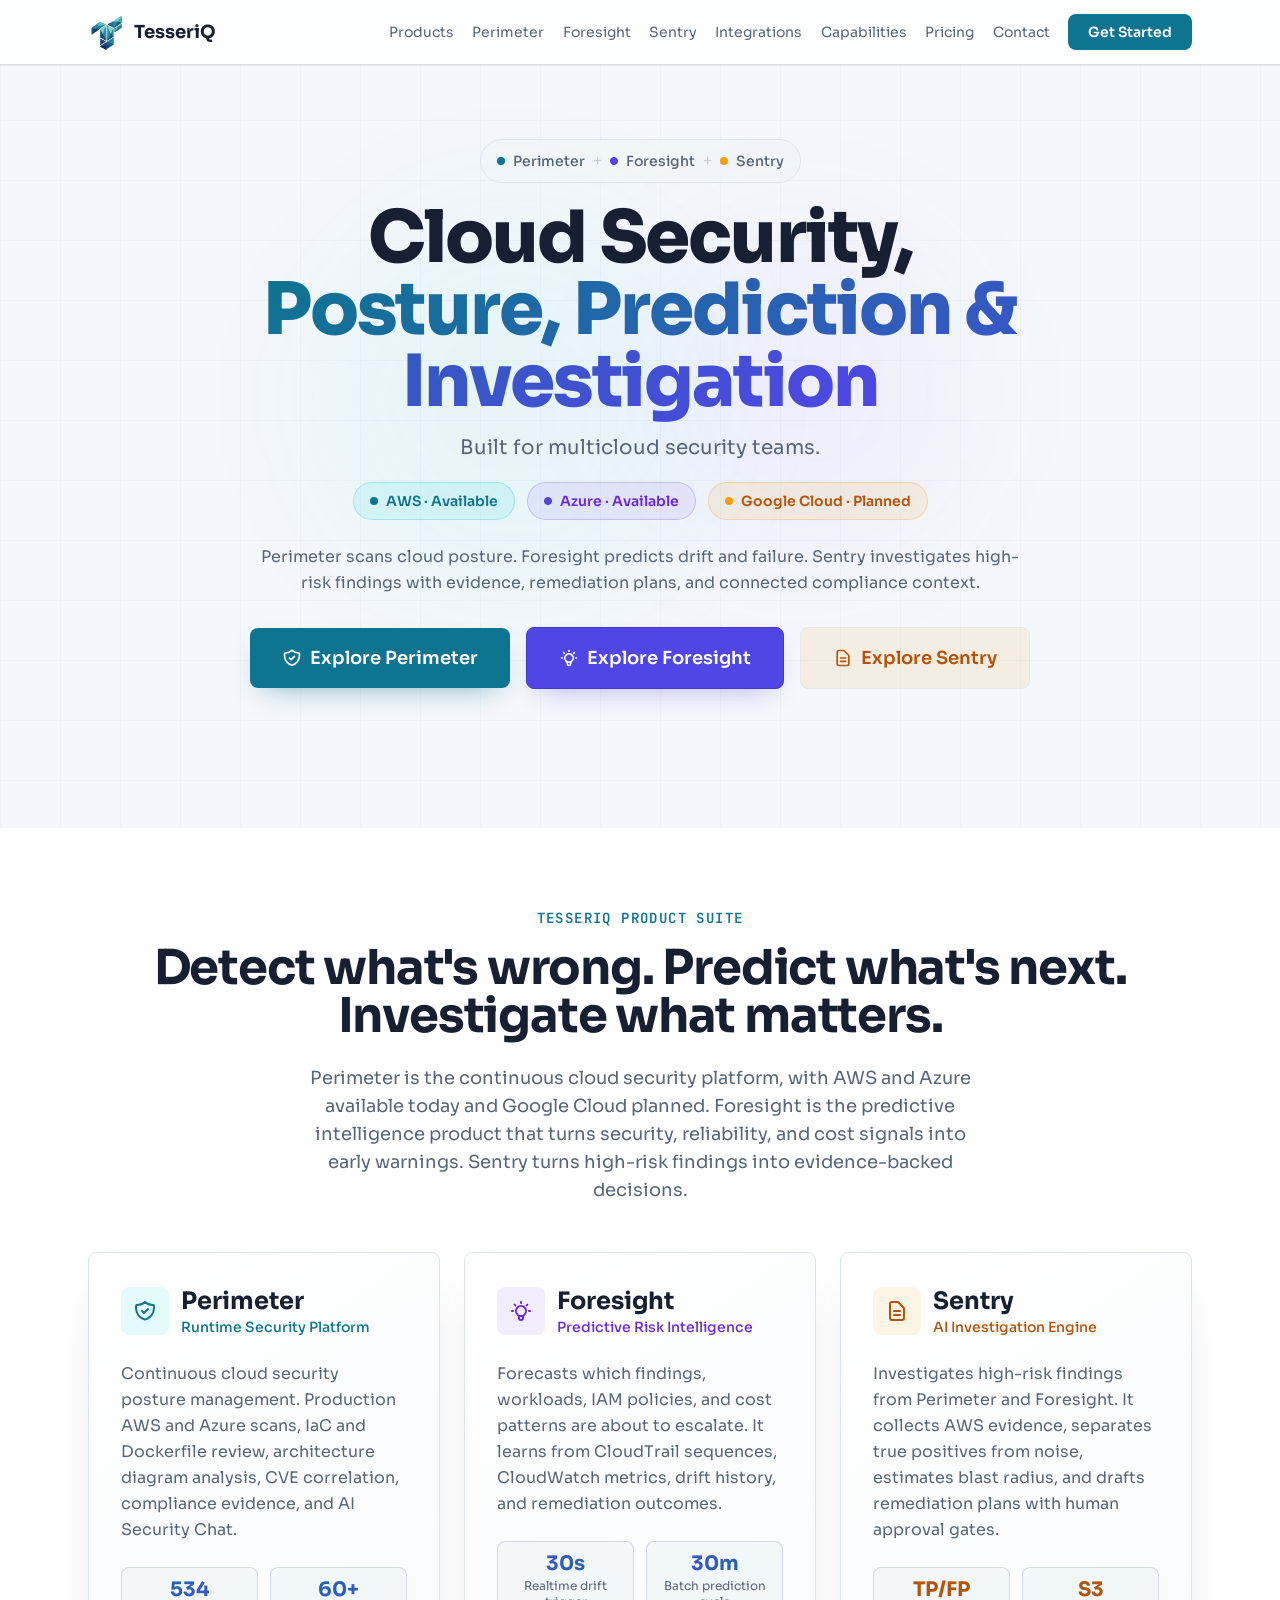
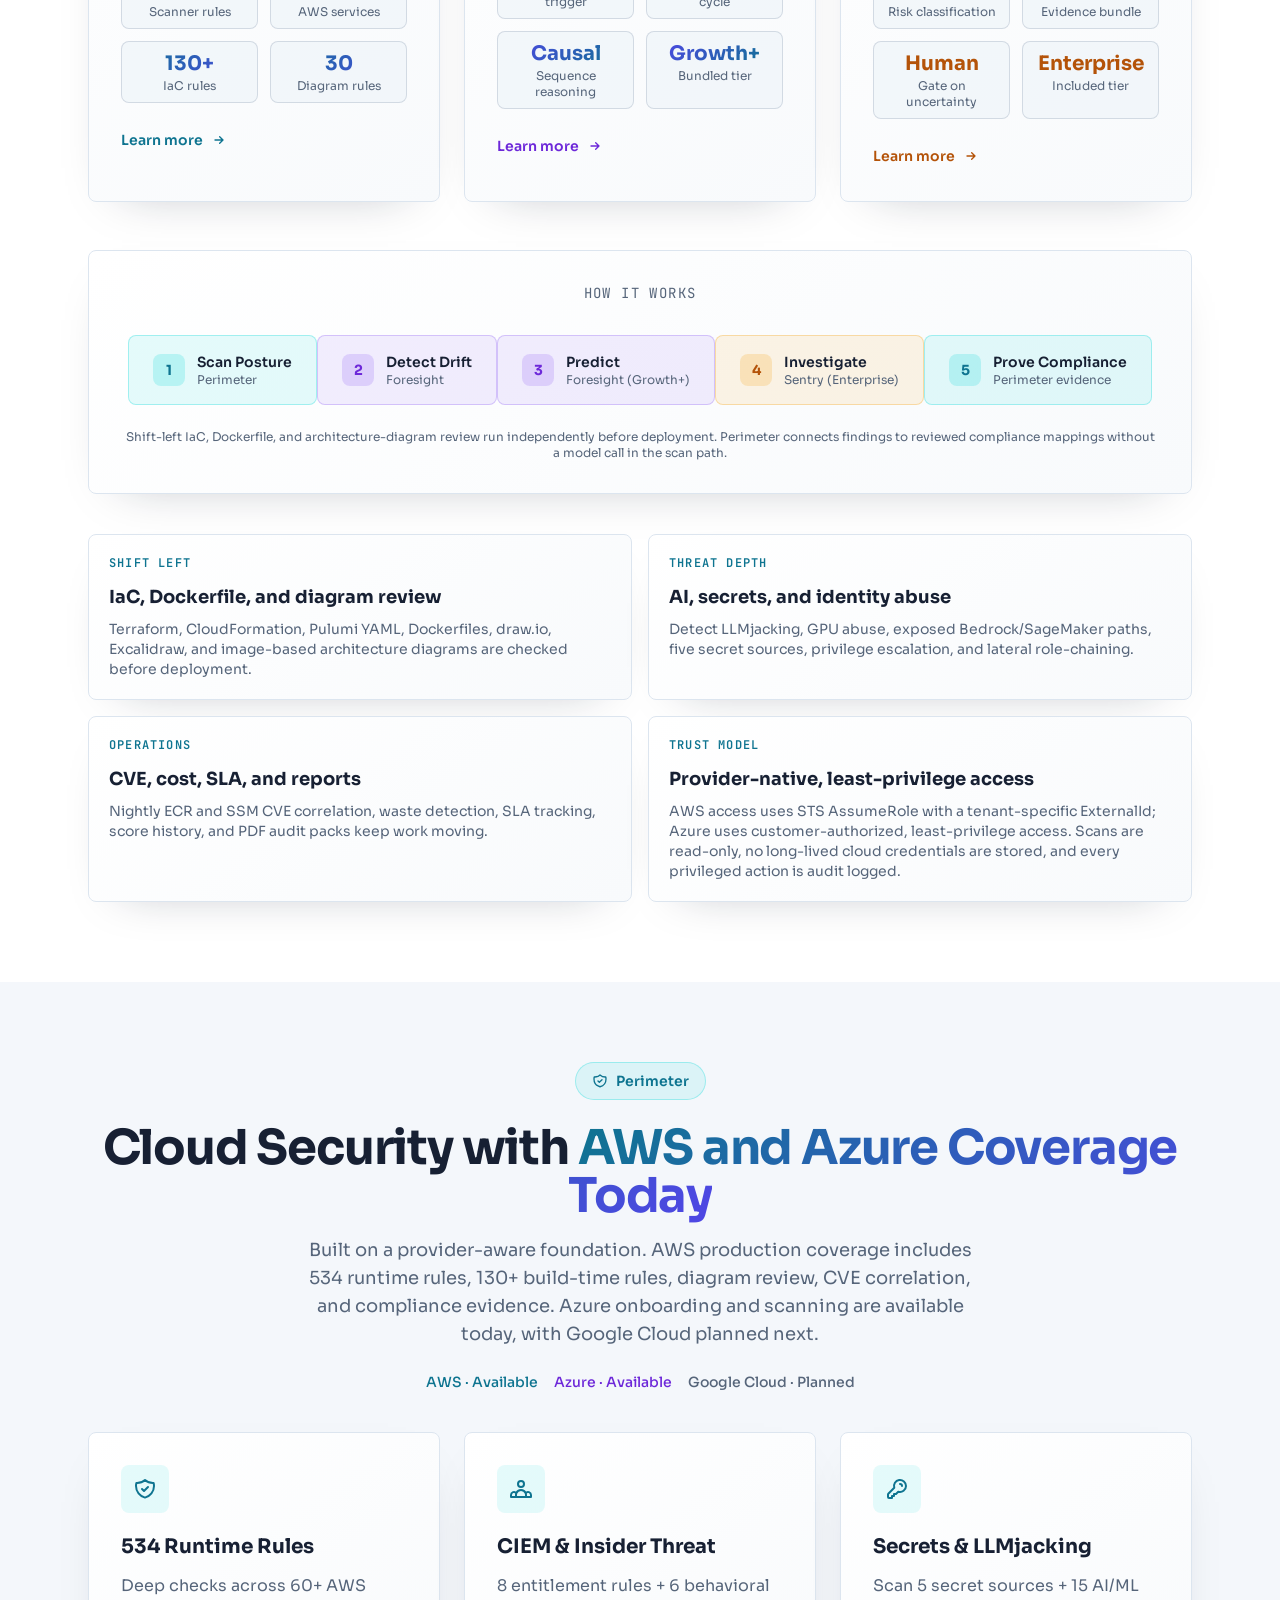
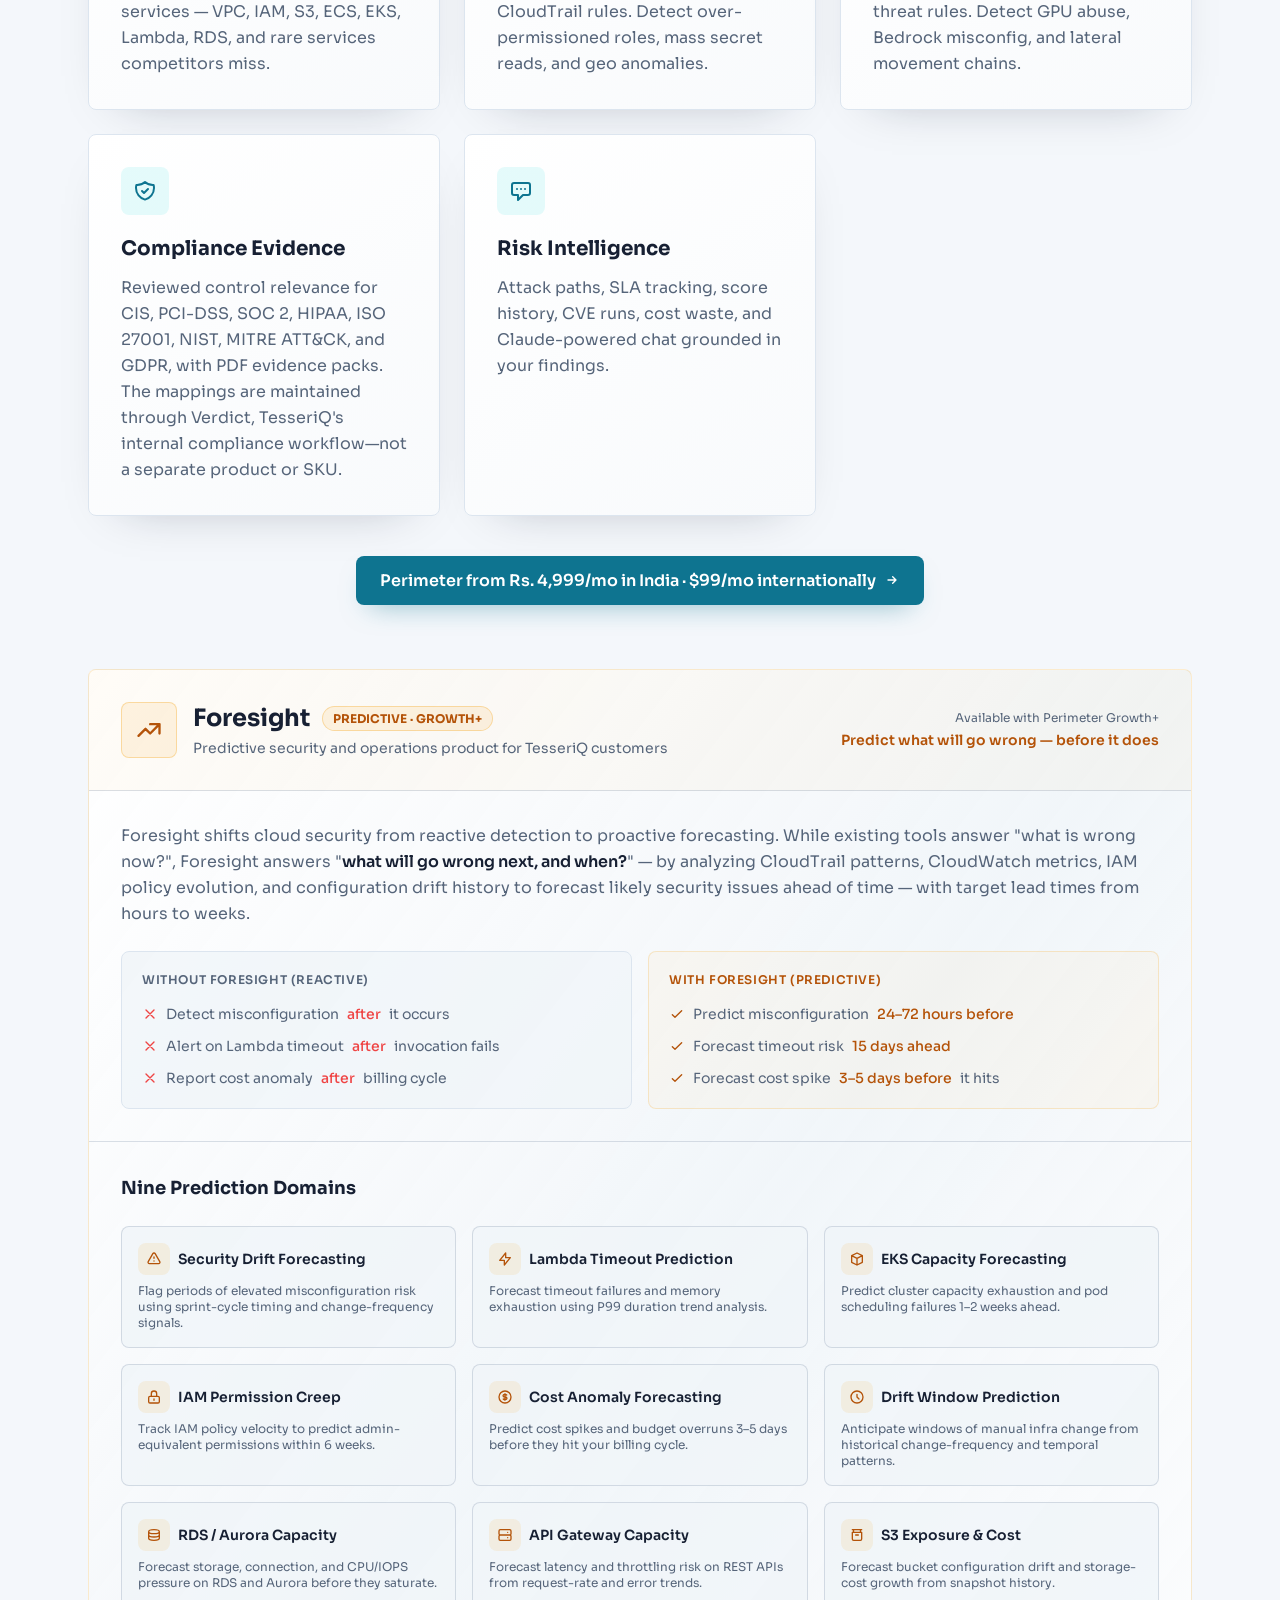
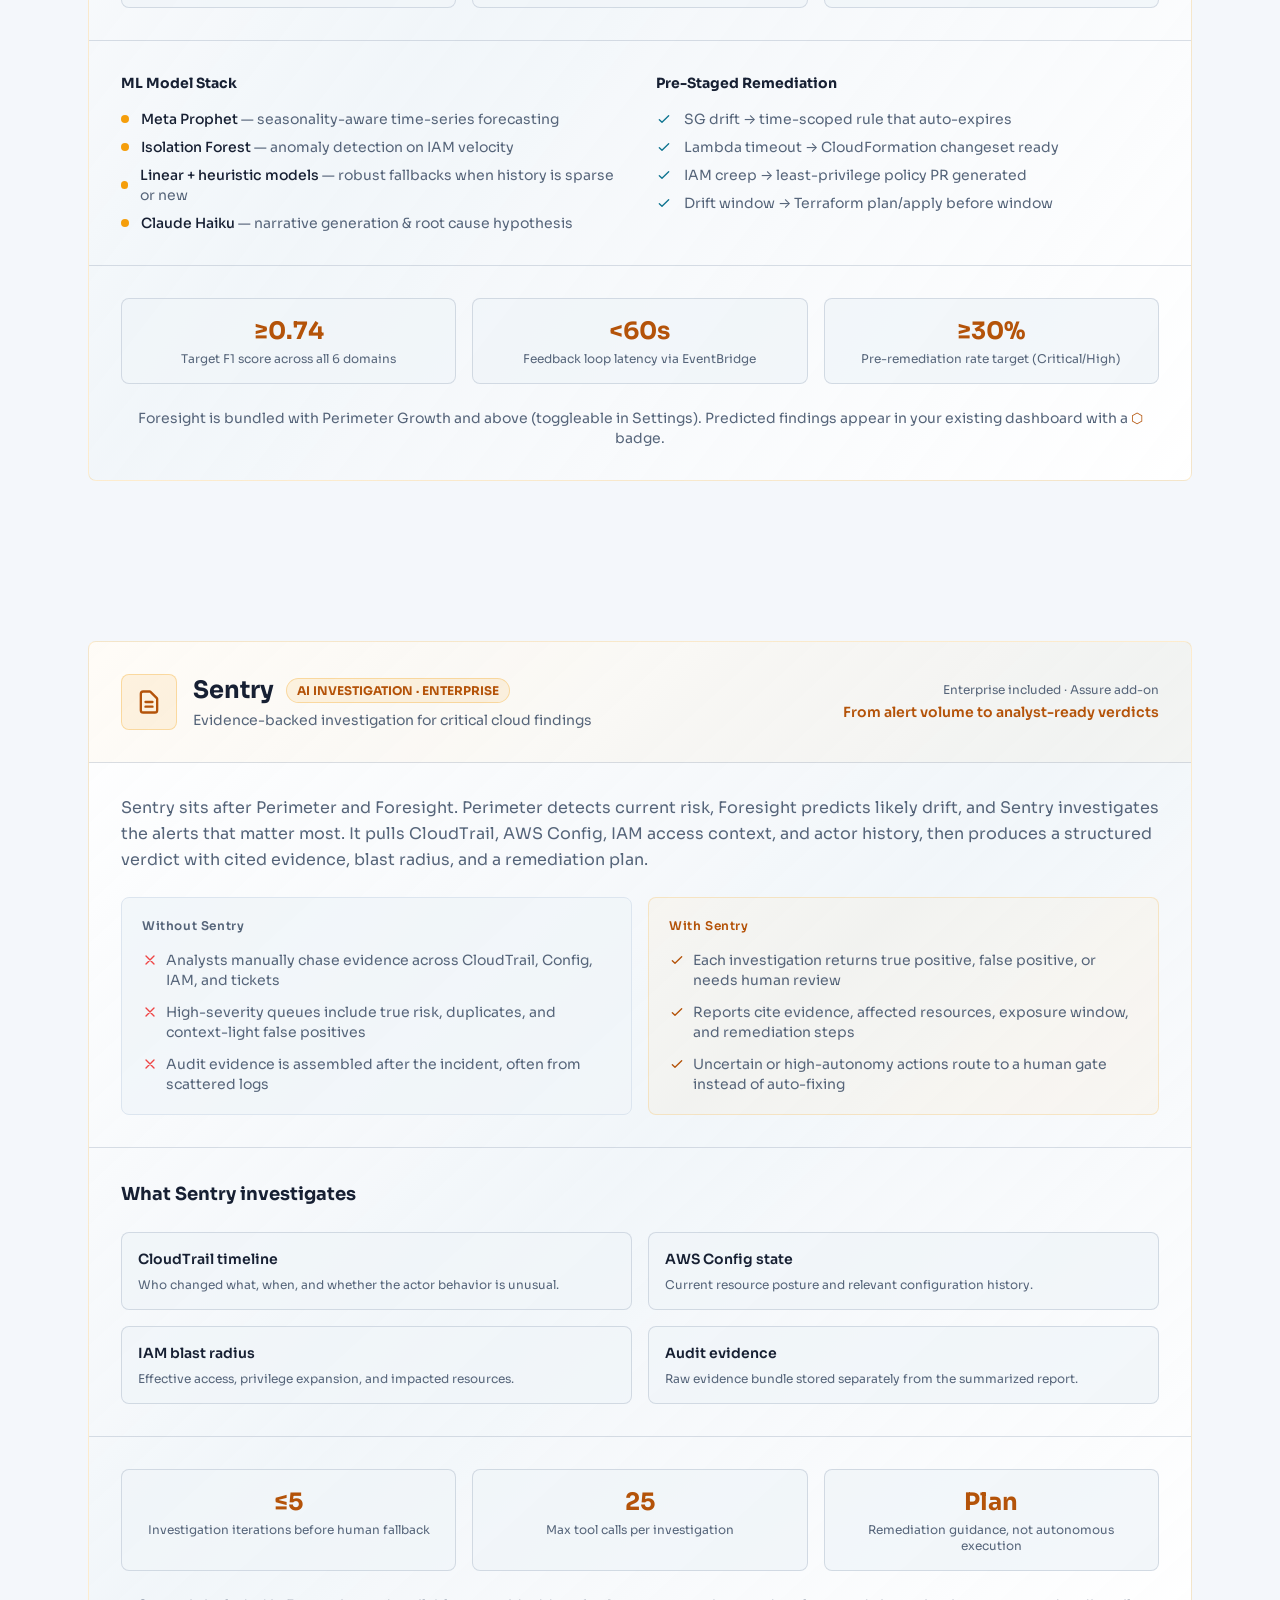
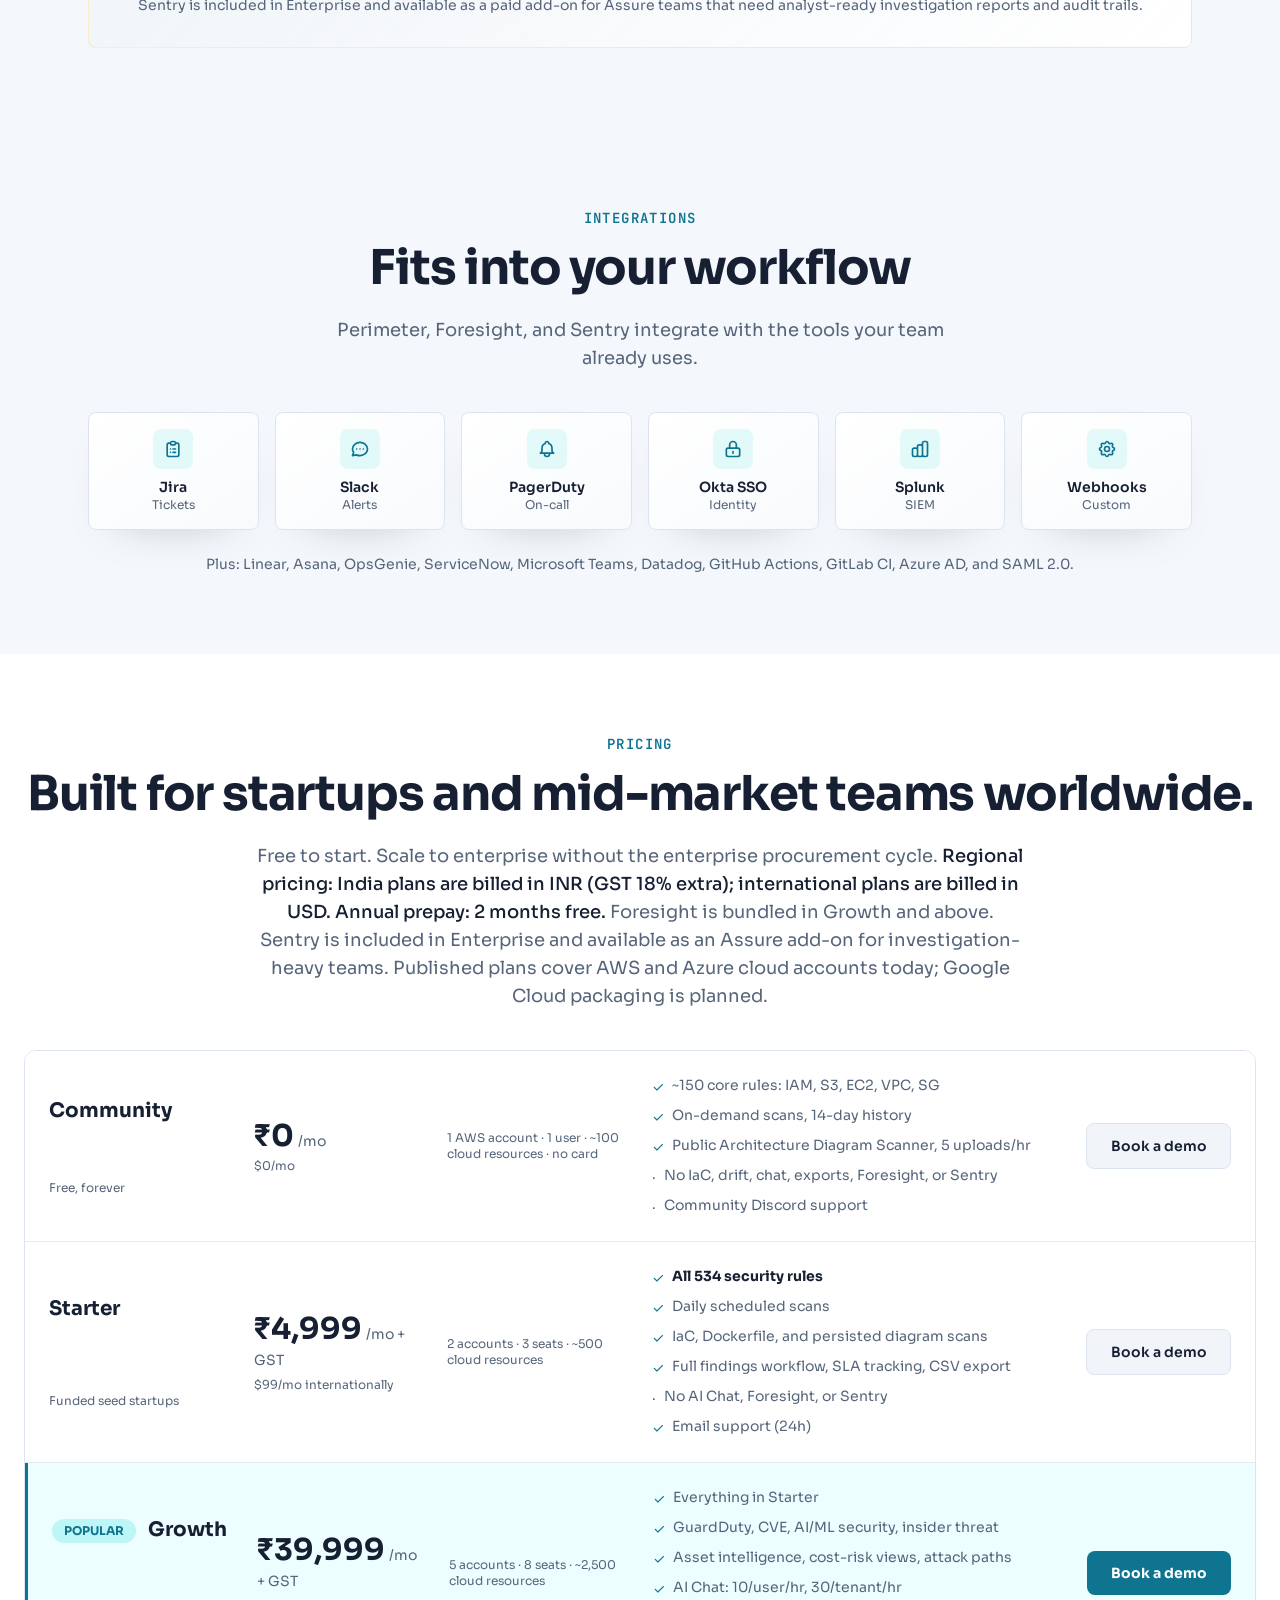
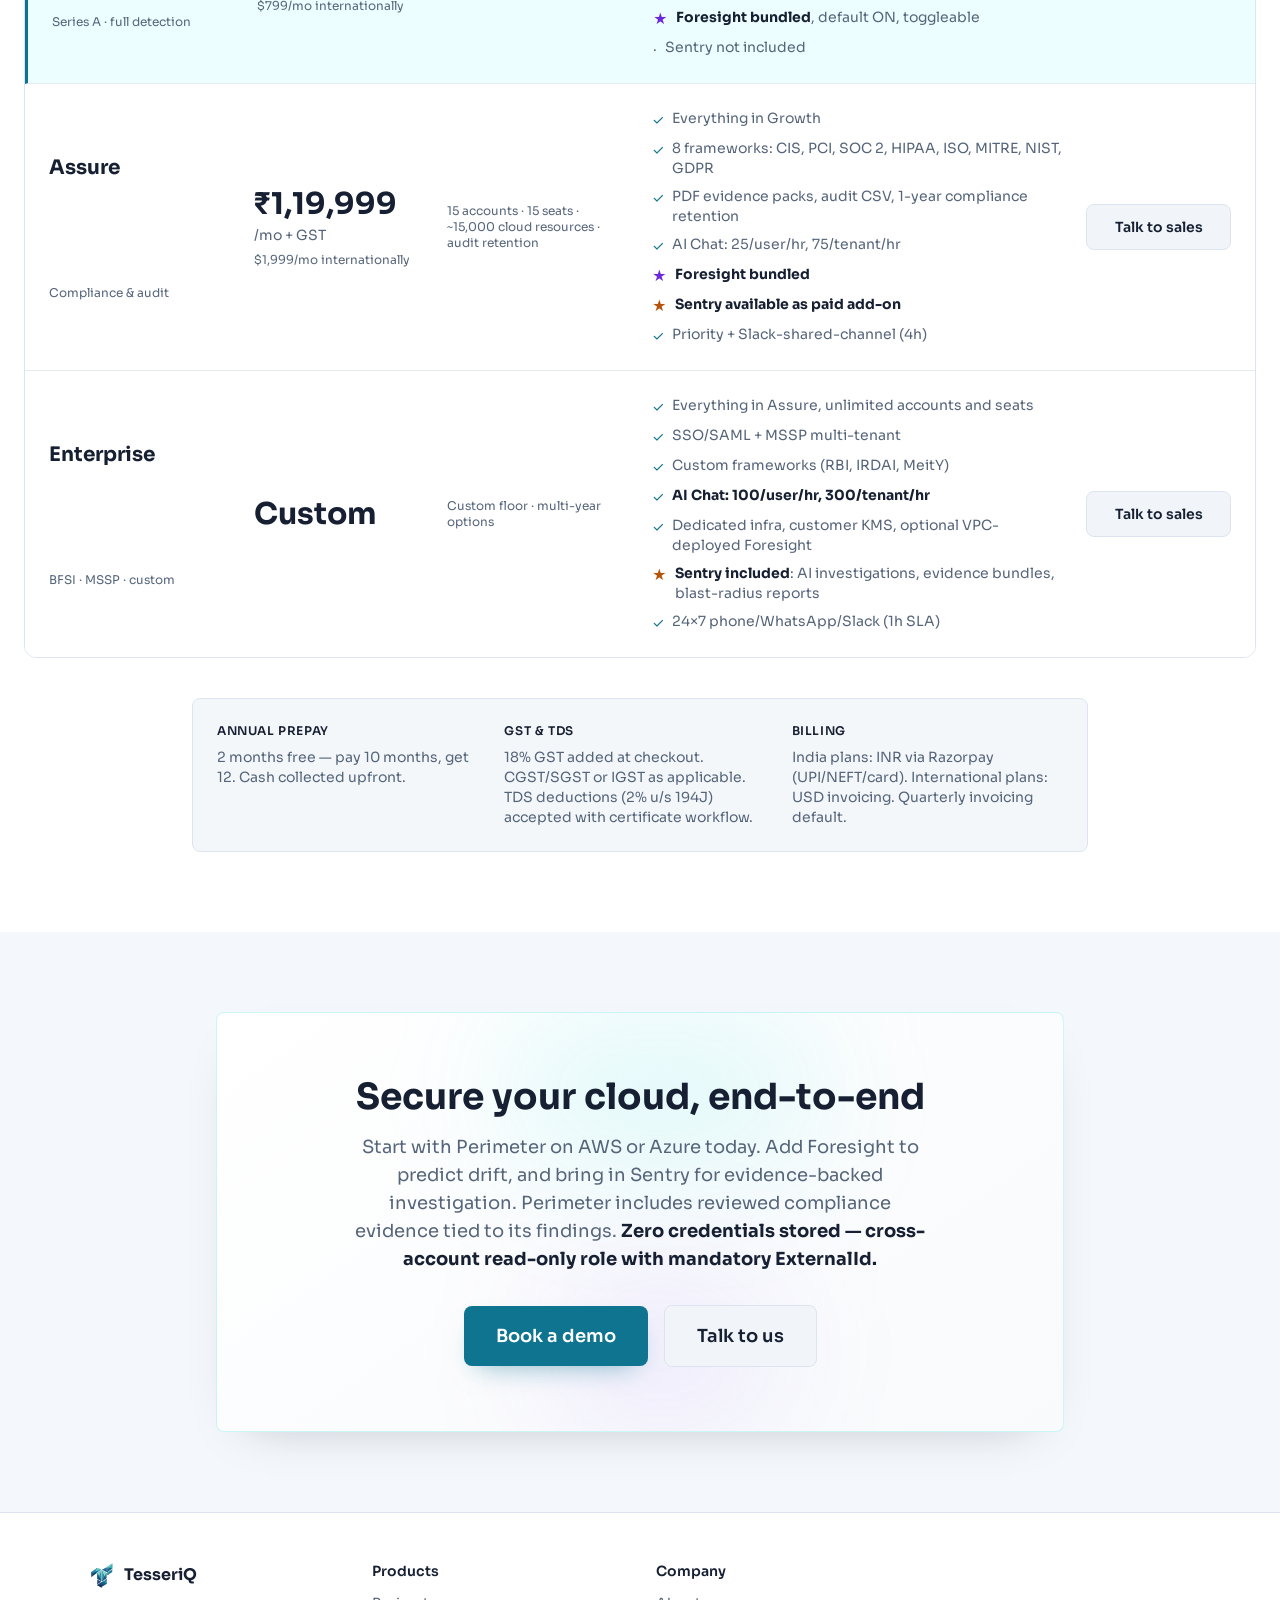
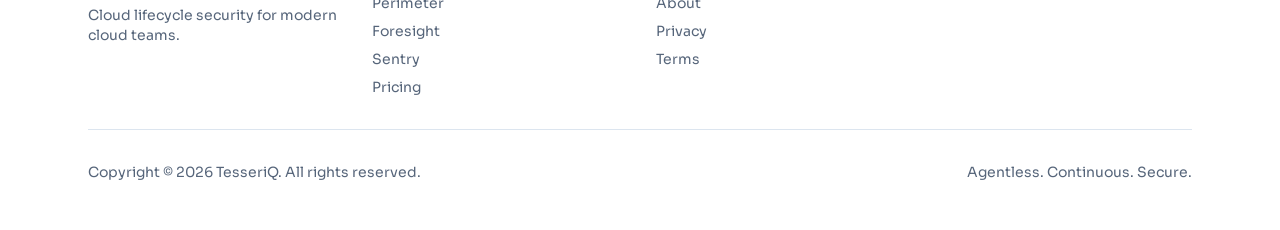
==== commit 1702066b: "Update multicloud messaging and analytics tag" ====
--- a/index.html
+++ b/index.html
@@ -7,16 +7,16 @@
     <title>TesseriQ Cloud Security Platform | Perimeter, Foresight &amp; Sentry</title>
     <link rel="canonical" href="https://tesseriqcloud.com/" />
     <meta name="description"
-        content="TesseriQ combines Perimeter cloud security, Foresight predictive risk, and Sentry AI investigation. AWS is available today, Azure is entering early access, and GCP is planned." />
+        content="TesseriQ combines Perimeter cloud security, Foresight predictive risk, and Sentry AI investigation. AWS and Azure are available today, with Google Cloud planned." />
     <meta property="og:title" content="TesseriQ Cloud Security Platform" />
     <meta property="og:description"
-        content="Cloud posture, predictive risk, AI investigation, and compliance evidence across AWS today, with Azure entering early access and GCP planned." />
+        content="Cloud posture, predictive risk, AI investigation, and compliance evidence across AWS and Azure today, with Google Cloud planned." />
     <meta property="og:type" content="website" />
     <meta property="og:url" content="https://tesseriqcloud.com/" />
     <meta property="og:image" content="https://tesseriqcloud.com/tesseriq-og.png" />
     <meta name="twitter:card" content="summary_large_image" />
     <meta name="twitter:title" content="TesseriQ Cloud Security Platform" />
-    <meta name="twitter:description" content="Cloud posture, predictive risk, AI investigation, and compliance evidence across AWS today, with Azure entering early access and GCP planned." />
+    <meta name="twitter:description" content="Cloud posture, predictive risk, AI investigation, and compliance evidence across AWS and Azure today, with Google Cloud planned." />
     <meta name="twitter:image" content="https://tesseriqcloud.com/tesseriq-og.png" />
 
     <link rel="icon" type="image/svg+xml" href="/tesseriq-mark.svg" />
@@ -27,6 +27,16 @@
         href="https://fonts.googleapis.com/css2?family=Sora:wght@400;500;600;700;800&family=Inter:wght@400;500;600;700&family=JetBrains+Mono:wght@400;500;600;700&display=swap"
         rel="stylesheet" />
 
+    <!-- Google tag (gtag.js) -->
+    <script async src="https://www.googletagmanager.com/gtag/js?id=G-E0Z4221B8S"></script>
+    <script>
+        window.dataLayer = window.dataLayer || [];
+        function gtag() { dataLayer.push(arguments); }
+        gtag('js', new Date());
+
+        gtag('config', 'G-E0Z4221B8S');
+    </script>
+
     <script type="application/ld+json">
     {
     "@context": "https://schema.org",
@@ -34,7 +44,7 @@
     "name": "TesseriQ",
     "url": "https://tesseriqcloud.com",
     "logo": "https://tesseriqcloud.com/tesseriq-mark.png",
-    "description": "Multicloud security platform with CSPM, predictive risk intelligence, AI investigation, and compliance evidence. AWS is available today, Azure is entering early access, and GCP is planned.",
+    "description": "Multicloud security platform with CSPM, predictive risk intelligence, AI investigation, and compliance evidence. AWS and Azure are available today, with Google Cloud planned.",
     "sameAs": [
         "https://github.com/thirukguru"
     ]
@@ -2200,7 +2210,7 @@
 
             <p class="text-lg md:text-xl text-text-muted max-w-2xl mx-auto mb-5 animate-fade-up"
                 style="animation-delay:.2s">
-                Built for multicloud. Proven on AWS.
+                Built for multicloud security teams.
             </p>
 
             <div class="flex flex-wrap items-center justify-center gap-3 mb-6 animate-fade-up"
@@ -2209,10 +2219,10 @@
                     <span class="w-2 h-2 rounded-full bg-cyan" aria-hidden="true"></span>AWS · Available
                 </span>
                 <span class="inline-flex items-center gap-2 px-4 py-2 rounded-full border border-purple/30 bg-purple/10 text-sm font-semibold text-purple">
-                    <span class="w-2 h-2 rounded-full bg-purple" aria-hidden="true"></span>Azure · Early access
+                    <span class="w-2 h-2 rounded-full bg-purple" aria-hidden="true"></span>Azure · Available
                 </span>
                 <span class="inline-flex items-center gap-2 px-4 py-2 rounded-full border border-amber/30 bg-amber/10 text-sm font-semibold text-amber">
-                    <span class="w-2 h-2 rounded-full bg-amber" aria-hidden="true"></span>GCP · Planned
+                    <span class="w-2 h-2 rounded-full bg-amber" aria-hidden="true"></span>Google Cloud · Planned
                 </span>
             </div>
 
@@ -2261,7 +2271,7 @@
                 <h2 class="text-4xl md:text-5xl font-bold tracking-tight mb-6">Detect what's wrong. Predict what's next.
                     Investigate what matters.
                 </h2>
-                <p class="text-text-muted text-lg max-w-2xl mx-auto">Perimeter is the continuous cloud security platform, with AWS available today, Azure entering early access, and GCP planned.
+                <p class="text-text-muted text-lg max-w-2xl mx-auto">Perimeter is the continuous cloud security platform, with AWS and Azure available today and Google Cloud planned.
                     Foresight is the predictive intelligence product that turns security, reliability, and cost signals
                     into early warnings. Sentry turns high-risk findings into evidence-backed decisions.</p>
             </div>
@@ -2284,7 +2294,7 @@
                             <p class="text-cyan text-sm font-medium">Runtime Security Platform</p>
                         </div>
                     </div>
-                    <p class="text-text-muted mb-6 leading-relaxed">Continuous cloud security posture management. Production AWS
+                    <p class="text-text-muted mb-6 leading-relaxed">Continuous cloud security posture management. Production AWS and Azure
                         scans, IaC and Dockerfile review, architecture diagram analysis, CVE
                         correlation,
                         compliance evidence, and AI Security Chat.</p>
@@ -2509,8 +2519,9 @@
                     <div class="text-cyan font-mono text-xs font-semibold tracking-widest uppercase mb-3">Trust model
                     </div>
                     <h3 class="font-bold text-lg mb-2">Provider-native, least-privilege access</h3>
-                    <p class="text-sm text-text-muted">AWS access uses STS AssumeRole with a tenant-specific ExternalId.
-                        Scans are read-only, no long-lived AWS credentials are stored, and every privileged action is audit logged.</p>
+                    <p class="text-sm text-text-muted">AWS access uses STS AssumeRole with a tenant-specific ExternalId;
+                        Azure uses customer-authorized, least-privilege access. Scans are read-only, no long-lived cloud
+                        credentials are stored, and every privileged action is audit logged.</p>
                 </div>
             </div>
         </div>
@@ -2530,14 +2541,14 @@
                     <span class="text-sm font-semibold text-cyan">Perimeter</span>
                 </div>
                 <h2 class="text-4xl md:text-5xl font-bold tracking-tight mb-4">Cloud Security with <span
-                        class="text-gradient">AWS Depth Today</span></h2>
+                        class="text-gradient">AWS and Azure Coverage Today</span></h2>
                 <p class="text-text-muted text-lg max-w-2xl mx-auto">Built on a provider-aware foundation. AWS production coverage includes 534 runtime
                     rules, 130+ build-time rules, diagram review, CVE correlation, and compliance
-                    evidence. Azure onboarding and scanning are entering early access, with GCP planned next.</p>
+                    evidence. Azure onboarding and scanning are available today, with Google Cloud planned next.</p>
                 <div class="flex flex-wrap items-center justify-center gap-4 mt-6 text-sm font-medium">
                     <span class="text-cyan">AWS · Available</span>
-                    <span class="text-purple">Azure · Early access</span>
-                    <span class="text-text-muted">GCP · Planned</span>
+                    <span class="text-purple">Azure · Available</span>
+                    <span class="text-text-muted">Google Cloud · Planned</span>
                 </div>
             </div>
 
@@ -3230,7 +3241,7 @@
                         (GST 18% extra); international plans are billed in USD.
                         Annual prepay: 2 months free.</span> Foresight is bundled in Growth and above. Sentry is
                     included in Enterprise and available as an Assure add-on for investigation-heavy teams.
-                    Published plans cover AWS accounts today; Azure early-access packaging is scoped with design partners.
+                    Published plans cover AWS and Azure cloud accounts today; Google Cloud packaging is planned.
                 </p>
             </div>
 
@@ -3431,7 +3442,7 @@
                 <div class="relative z-10">
                     <h2 class="text-3xl md:text-4xl font-bold mb-4">Secure your cloud, end-to-end</h2>
                     <p class="text-text-muted text-lg mb-8 max-w-xl mx-auto">
-                        Start with Perimeter on AWS today and join Azure early access as coverage comes online. Add Foresight to predict drift,
+                        Start with Perimeter on AWS or Azure today. Add Foresight to predict drift,
                         and bring in Sentry for evidence-backed investigation. Perimeter includes reviewed compliance
                         evidence tied to its findings. <strong class="text-text-primary">Zero credentials stored —
                             cross-account read-only role with mandatory ExternalId.</strong>
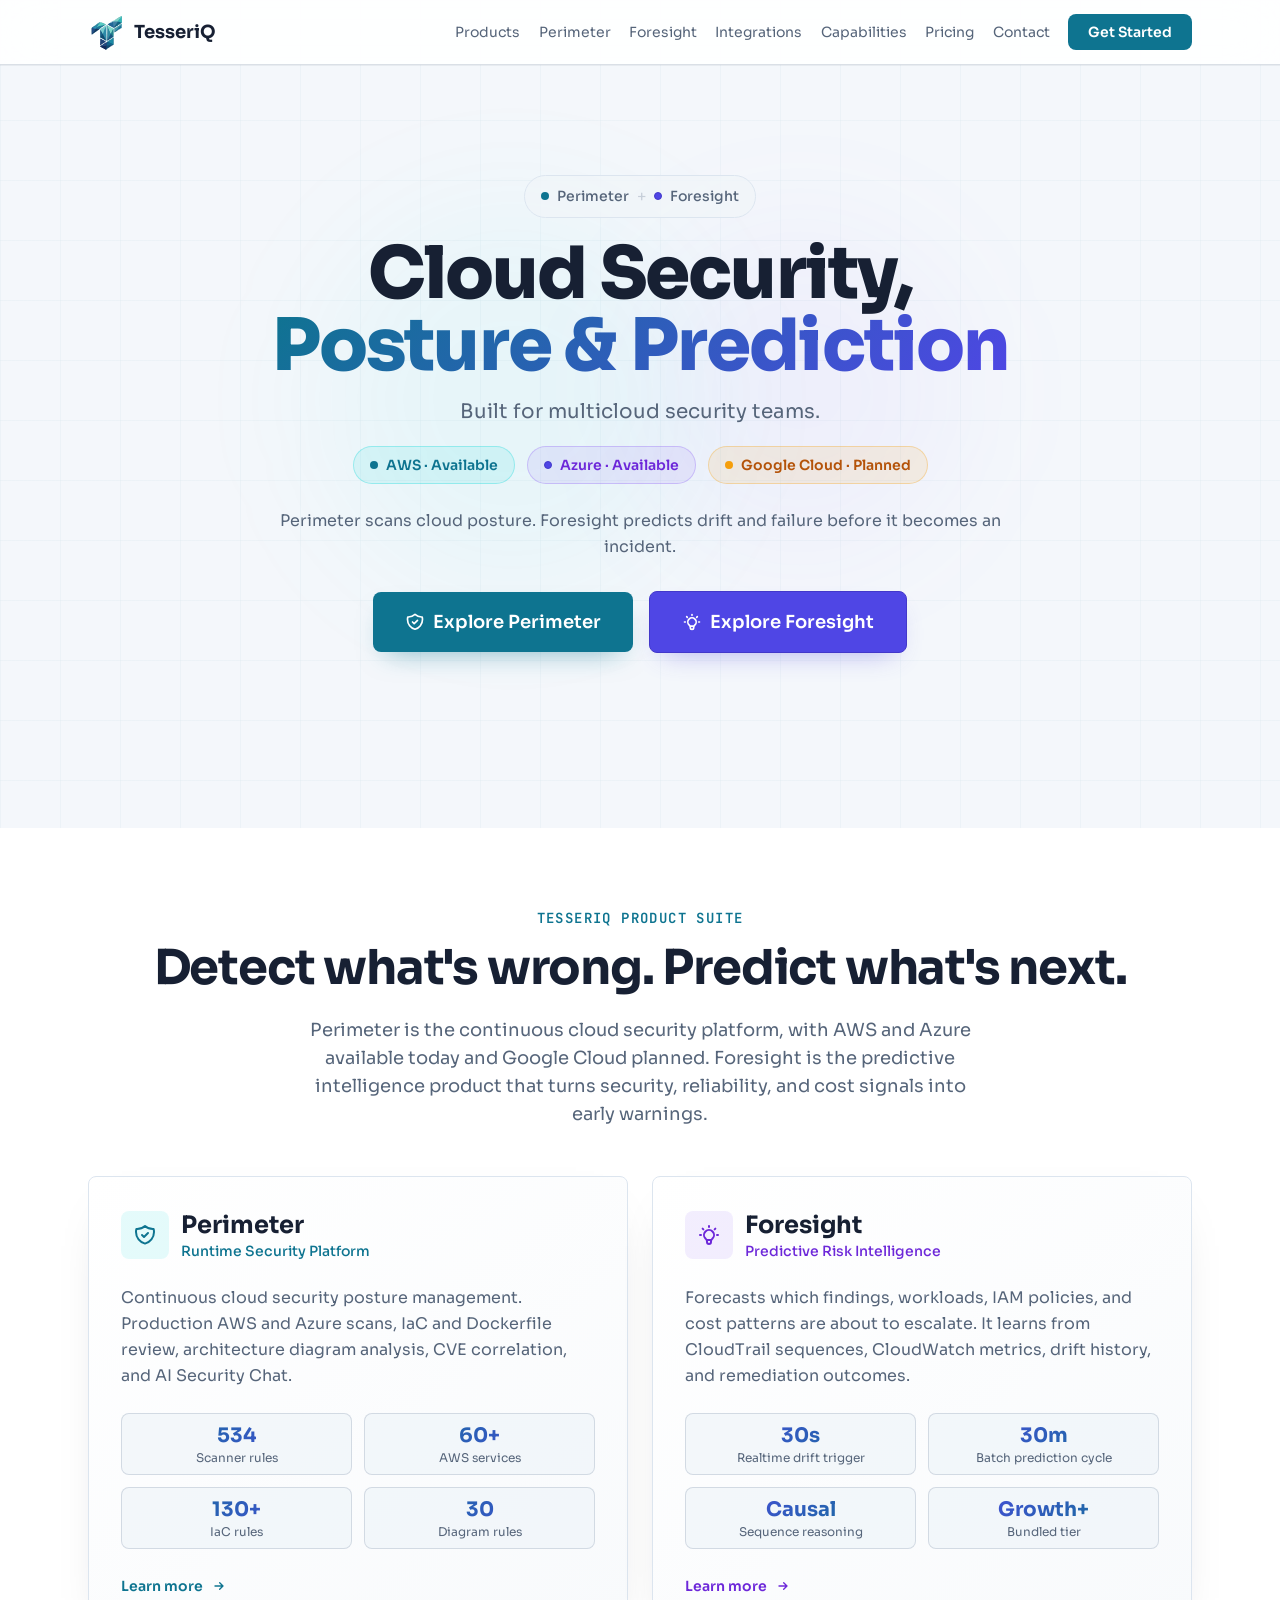
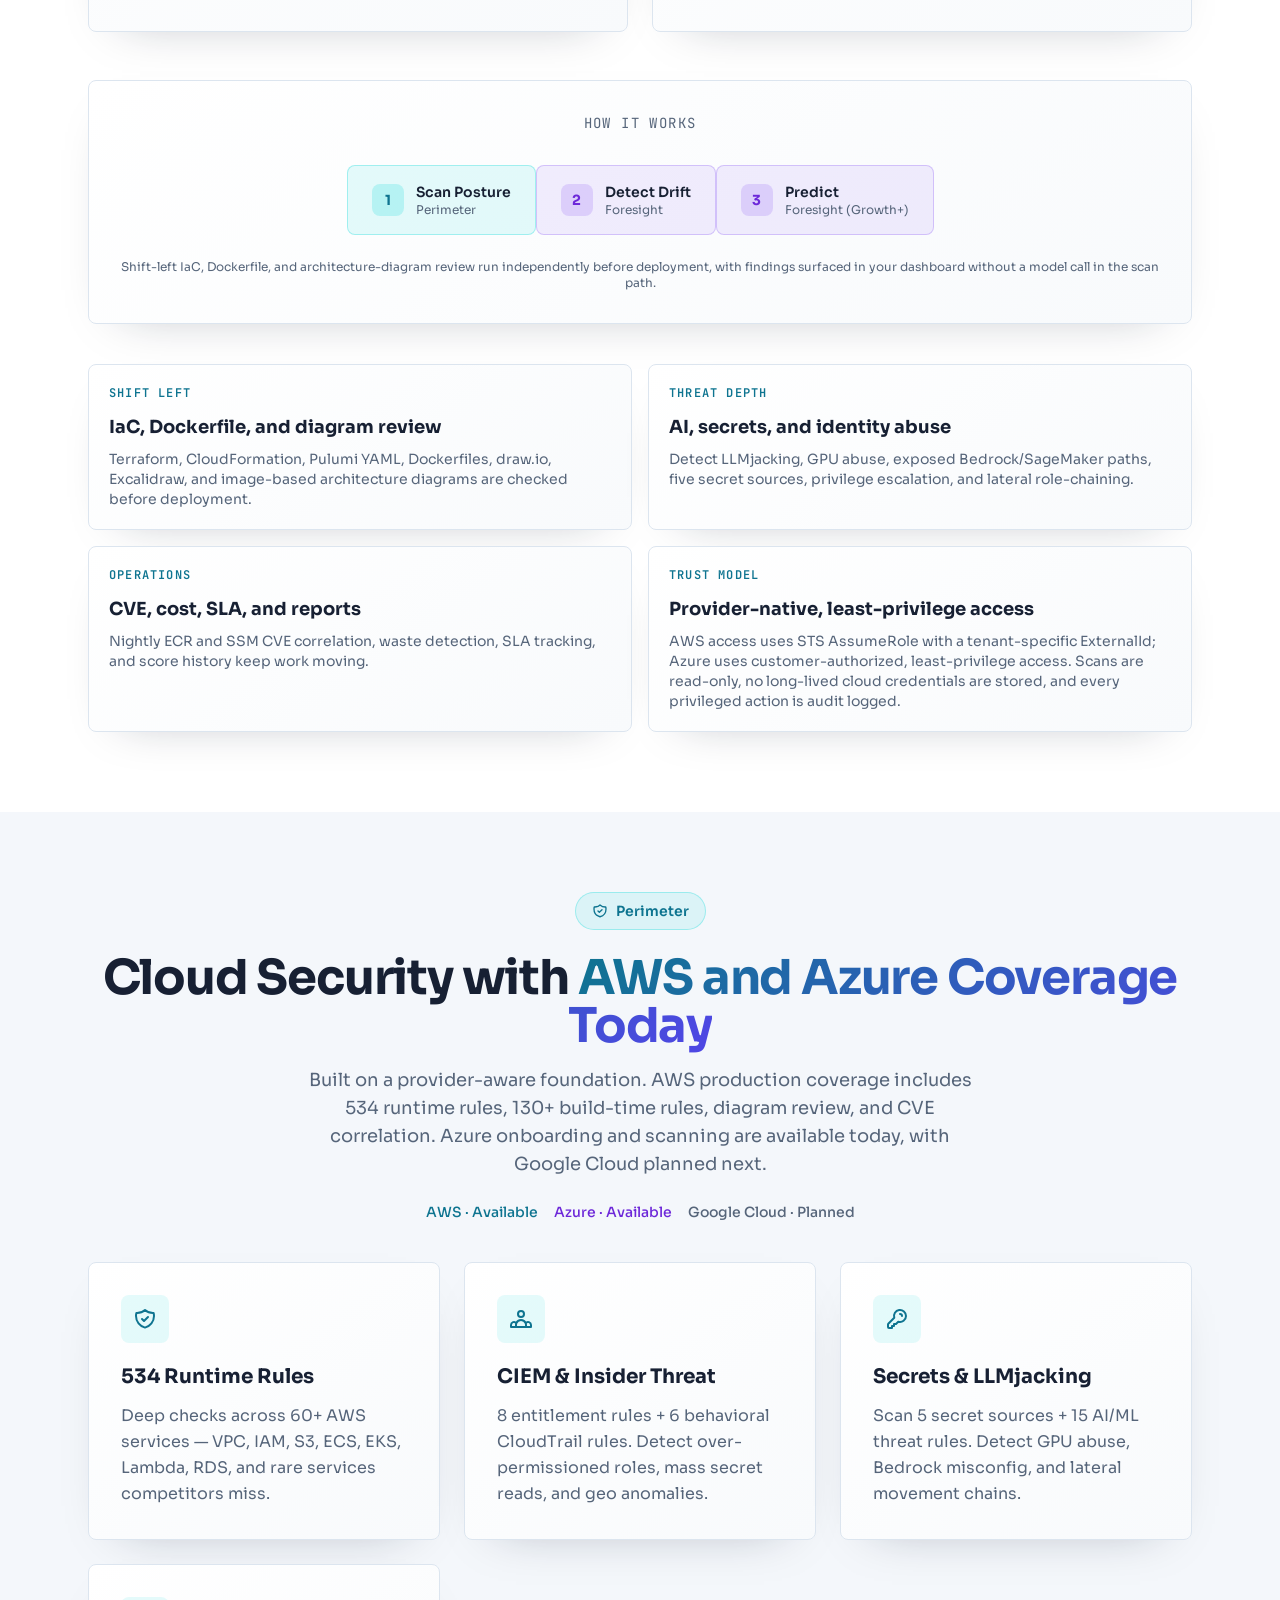
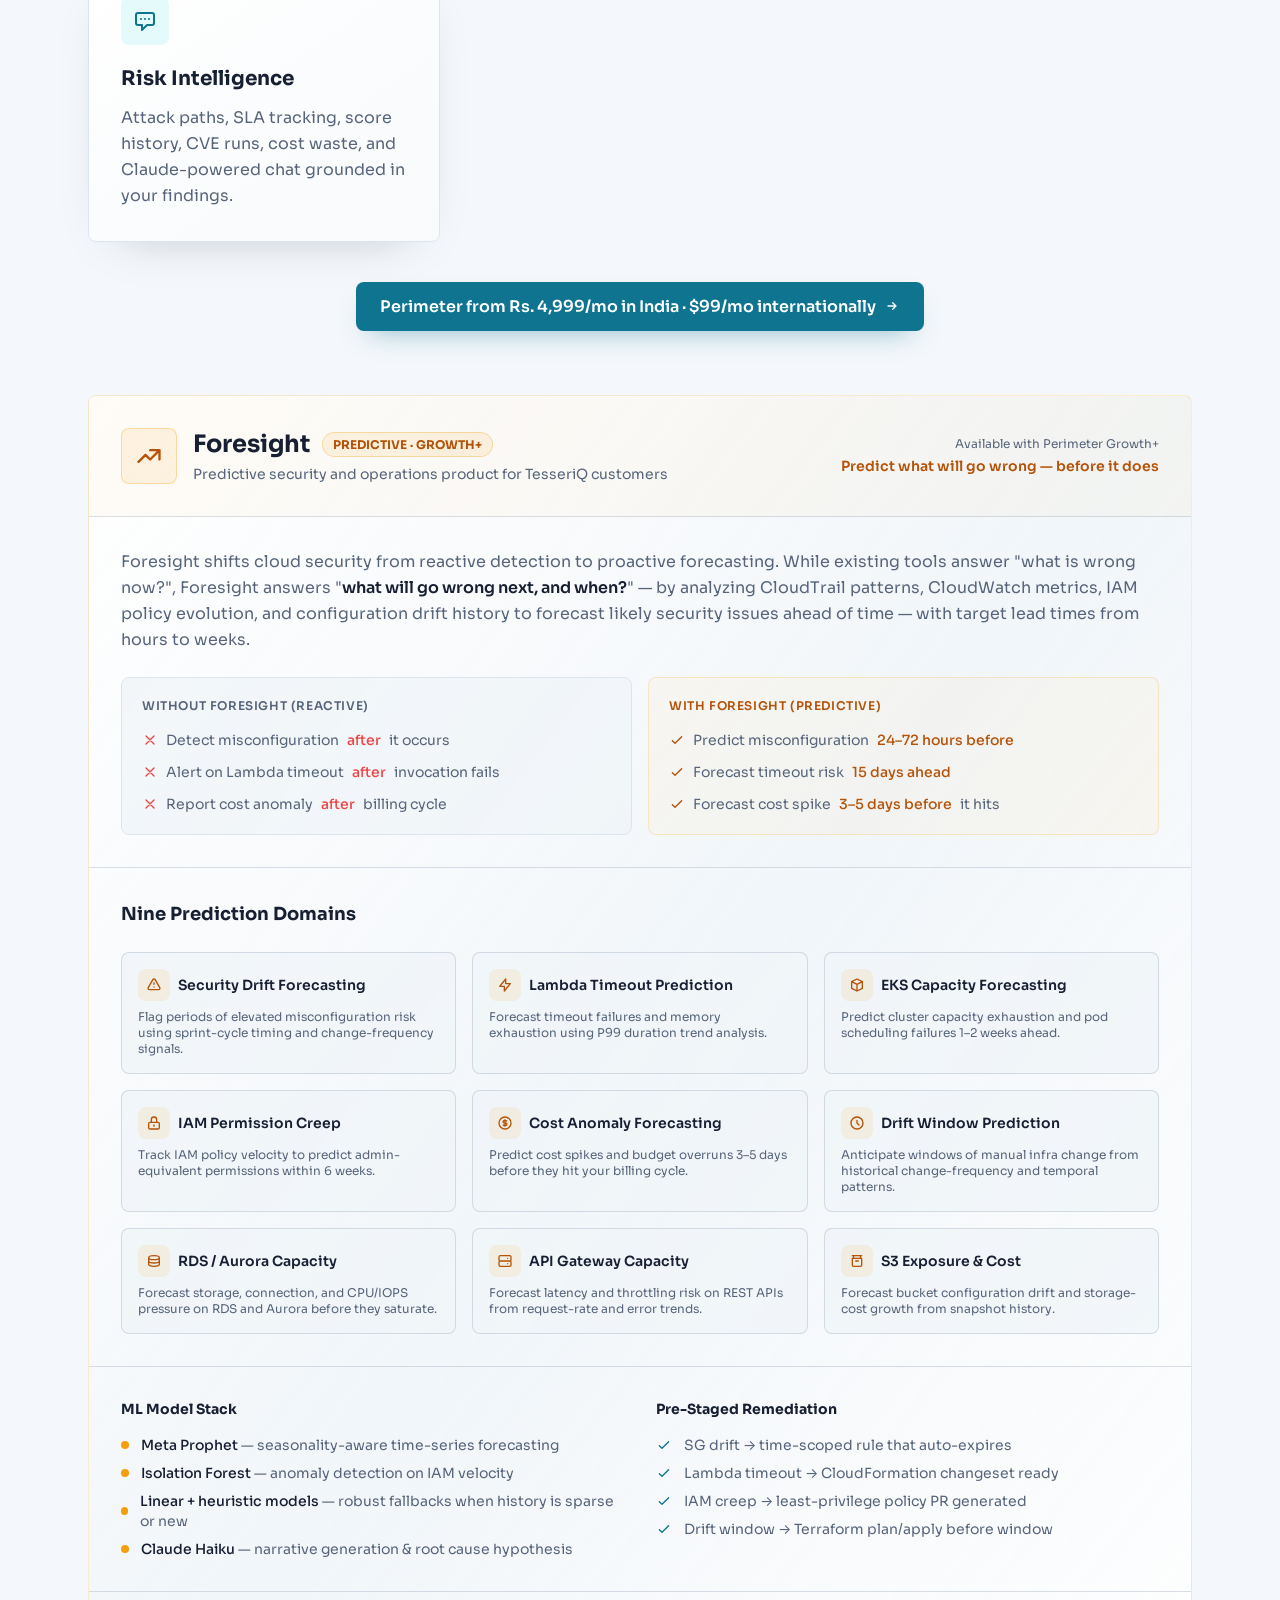
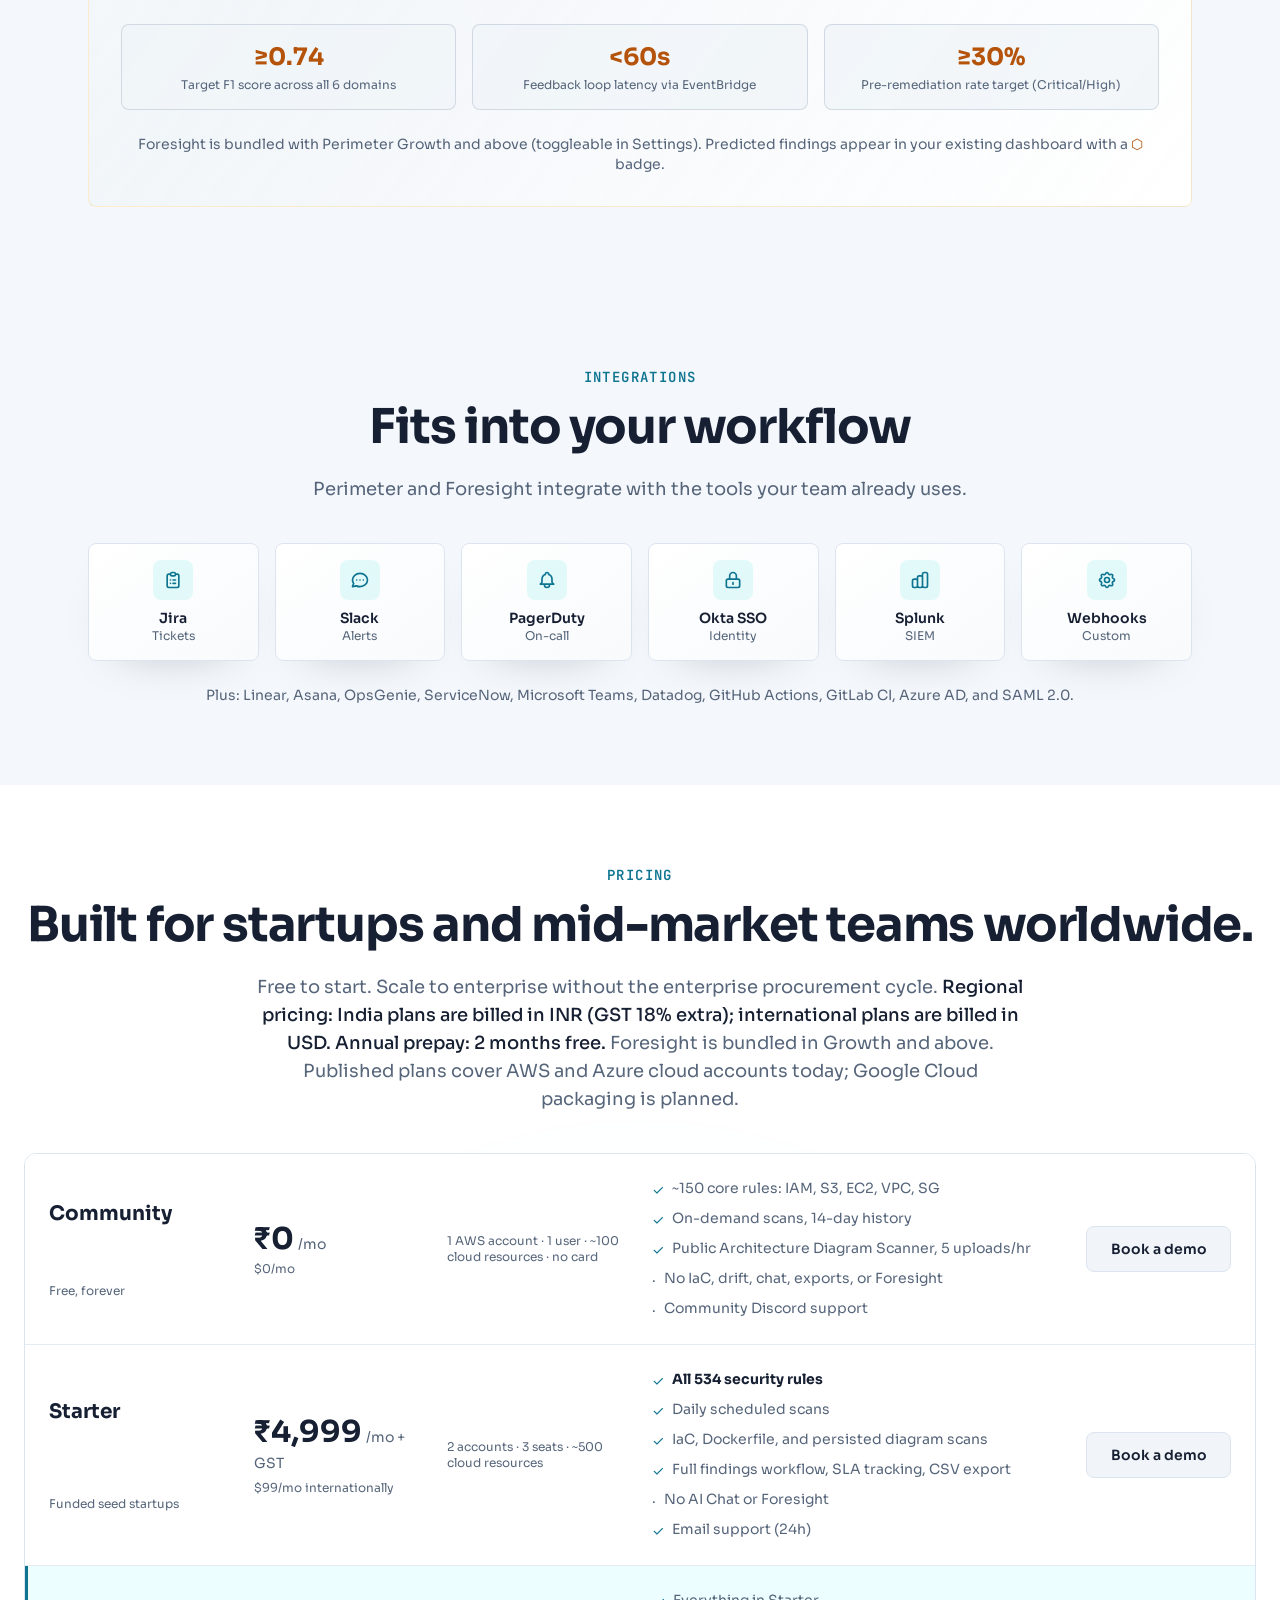
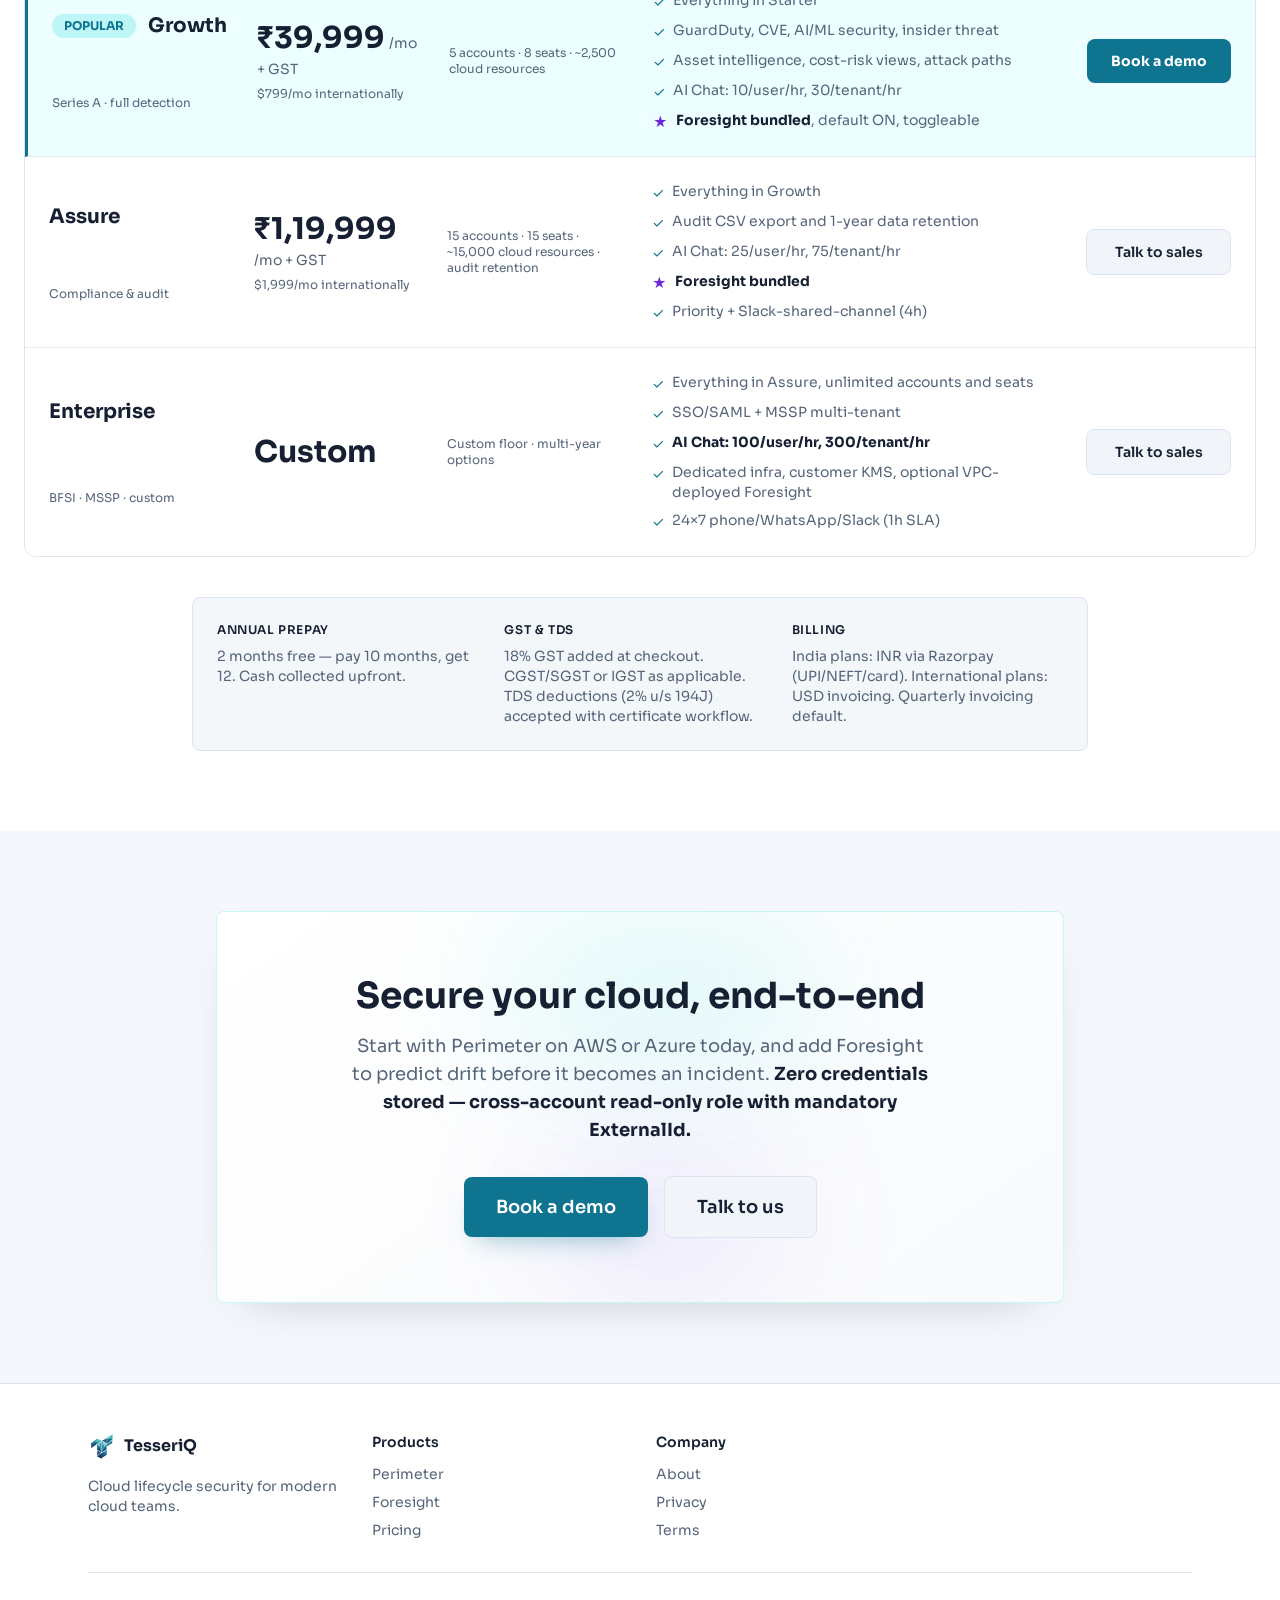
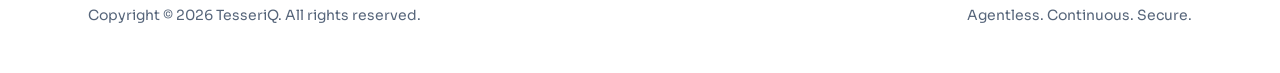
==== commit 96fc64e6: "Remove SENTRY and compliance-framework marketing Decommission public references to two features bein" ====
--- a/index.html
+++ b/index.html
@@ -4,19 +4,19 @@
 <head>
     <meta charset="UTF-8" />
     <meta name="viewport" content="width=device-width, initial-scale=1.0" />
-    <title>TesseriQ Cloud Security Platform | Perimeter, Foresight &amp; Sentry</title>
+    <title>TesseriQ Cloud Security Platform | Perimeter &amp; Foresight</title>
     <link rel="canonical" href="https://tesseriqcloud.com/" />
     <meta name="description"
-        content="TesseriQ combines Perimeter cloud security, Foresight predictive risk, and Sentry AI investigation. AWS and Azure are available today, with Google Cloud planned." />
+        content="TesseriQ combines Perimeter cloud security and Foresight predictive risk. AWS and Azure are available today, with Google Cloud planned." />
     <meta property="og:title" content="TesseriQ Cloud Security Platform" />
     <meta property="og:description"
-        content="Cloud posture, predictive risk, AI investigation, and compliance evidence across AWS and Azure today, with Google Cloud planned." />
+        content="Cloud posture and predictive risk across AWS and Azure today, with Google Cloud planned." />
     <meta property="og:type" content="website" />
     <meta property="og:url" content="https://tesseriqcloud.com/" />
     <meta property="og:image" content="https://tesseriqcloud.com/tesseriq-og.png" />
     <meta name="twitter:card" content="summary_large_image" />
     <meta name="twitter:title" content="TesseriQ Cloud Security Platform" />
-    <meta name="twitter:description" content="Cloud posture, predictive risk, AI investigation, and compliance evidence across AWS and Azure today, with Google Cloud planned." />
+    <meta name="twitter:description" content="Cloud posture and predictive risk across AWS and Azure today, with Google Cloud planned." />
     <meta name="twitter:image" content="https://tesseriqcloud.com/tesseriq-og.png" />
 
     <link rel="icon" type="image/svg+xml" href="/tesseriq-mark.svg" />
@@ -44,7 +44,7 @@
     "name": "TesseriQ",
     "url": "https://tesseriqcloud.com",
     "logo": "https://tesseriqcloud.com/tesseriq-mark.png",
-    "description": "Multicloud security platform with CSPM, predictive risk intelligence, AI investigation, and compliance evidence. AWS and Azure are available today, with Google Cloud planned.",
+    "description": "Multicloud security platform with CSPM and predictive risk intelligence. AWS and Azure are available today, with Google Cloud planned.",
     "sameAs": [
         "https://github.com/thirukguru"
     ]
@@ -1754,7 +1754,7 @@
 
         .product-suite-grid {
             display: grid;
-            grid-template-columns: repeat(3, minmax(0, 1fr));
+            grid-template-columns: repeat(2, minmax(0, 1fr));
             gap: 1.5rem;
         }
 
@@ -2151,8 +2151,6 @@
                     class="text-sm text-text-muted hover:text-text-primary transition-colors">Perimeter</a>
                 <a href="#foresight"
                     class="text-sm text-text-muted hover:text-text-primary transition-colors">Foresight</a>
-                <a href="#sentry"
-                    class="text-sm text-text-muted hover:text-text-primary transition-colors">Sentry</a>
                 <a href="#integrations"
                     class="text-sm text-text-muted hover:text-text-primary transition-colors">Integrations</a>
                 <a href="#capabilities"
@@ -2174,7 +2172,6 @@
                 <a href="#products">Products</a>
                 <a href="#perimeter">Perimeter</a>
                 <a href="#foresight">Foresight</a>
-                <a href="#sentry">Sentry</a>
                 <a href="#integrations">Integrations</a>
                 <a href="#capabilities">Capabilities</a>
                 <a href="#pricing">Pricing</a>
@@ -2198,14 +2195,11 @@
                 <span class="text-text-muted/30">+</span>
                 <span class="w-2 h-2 rounded-full bg-purple"></span>
                 <span class="text-sm font-medium text-text-muted">Foresight</span>
-                <span class="text-text-muted/30">+</span>
-                <span class="w-2 h-2 rounded-full bg-amber"></span>
-                <span class="text-sm font-medium text-text-muted">Sentry</span>
             </div>
 
             <h1 class="text-5xl md:text-7xl font-black tracking-tight mb-4 animate-fade-up" style="animation-delay:.1s">
                 Cloud Security,<br>
-                <span class="text-gradient">Posture, Prediction &amp; Investigation</span>
+                <span class="text-gradient">Posture &amp; Prediction</span>
             </h1>
 
             <p class="text-lg md:text-xl text-text-muted max-w-2xl mx-auto mb-5 animate-fade-up"
@@ -2228,8 +2222,7 @@
 
             <p class="text-base md:text-lg text-text-muted max-w-3xl mx-auto mb-8 animate-fade-up"
                 style="animation-delay:.2s">
-                Perimeter scans cloud posture. Foresight predicts drift and failure. Sentry investigates high-risk
-                findings with evidence, remediation plans, and connected compliance context.
+                Perimeter scans cloud posture. Foresight predicts drift and failure before it becomes an incident.
             </p>
 <!-- redeploy -->
             <div class="hero-actions flex flex-col sm:flex-row items-center justify-center gap-4 animate-fade-up"
@@ -2250,14 +2243,6 @@
                     </svg>
                     Explore Foresight
                 </a>
-                <a href="#sentry"
-                    class="inline-flex items-center gap-2 px-8 py-4 rounded-lg border border-amber/40 bg-amber/10 text-amber font-semibold text-lg hover:bg-amber/15 transition-colors">
-                    <svg class="w-5 h-5" fill="none" stroke="currentColor" stroke-width="2" viewBox="0 0 24 24">
-                        <path stroke-linecap="round" stroke-linejoin="round"
-                            d="M9 12h6m-6 4h6m2 5H7a2 2 0 01-2-2V5a2 2 0 012-2h5.586a1 1 0 01.707.293l5.414 5.414A1 1 0 0119 9.414V19a2 2 0 01-2 2z" />
-                    </svg>
-                    Explore Sentry
-                </a>
             </div>
         </div>
     </section>
@@ -2269,11 +2254,10 @@
                 <p class="text-cyan font-mono text-sm font-semibold tracking-widest uppercase mb-4">TesseriQ product
                     suite</p>
                 <h2 class="text-4xl md:text-5xl font-bold tracking-tight mb-6">Detect what's wrong. Predict what's next.
-                    Investigate what matters.
                 </h2>
                 <p class="text-text-muted text-lg max-w-2xl mx-auto">Perimeter is the continuous cloud security platform, with AWS and Azure available today and Google Cloud planned.
                     Foresight is the predictive intelligence product that turns security, reliability, and cost signals
-                    into early warnings. Sentry turns high-risk findings into evidence-backed decisions.</p>
+                    into early warnings.</p>
             </div>
 
             <div class="product-suite-grid">
@@ -2296,8 +2280,7 @@
                     </div>
                     <p class="text-text-muted mb-6 leading-relaxed">Continuous cloud security posture management. Production AWS and Azure
                         scans, IaC and Dockerfile review, architecture diagram analysis, CVE
-                        correlation,
-                        compliance evidence, and AI Security Chat.</p>
+                        correlation, and AI Security Chat.</p>
                     <div class="grid grid-cols-2 gap-3 mb-6">
                         <div class="px-3 py-2 rounded-lg bg-surface-alt/40 border border-border/50 text-center">
                             <div class="text-xl font-bold text-gradient">534</div>
@@ -2373,53 +2356,6 @@
                     </a>
                 </div>
 
-                <!-- Sentry Card -->
-                <div
-                    class="group rounded-2xl border border-border hover:border-amber/40 card-gradient p-8 transition-all duration-300 fade-target">
-                    <div class="flex items-center gap-3 mb-6">
-                        <div
-                            class="w-12 h-12 rounded-xl bg-amber/10 flex items-center justify-center group-hover:bg-amber/20 transition-colors">
-                            <svg class="w-6 h-6 text-amber" fill="none" stroke="currentColor" stroke-width="2"
-                                viewBox="0 0 24 24">
-                                <path stroke-linecap="round" stroke-linejoin="round"
-                                    d="M9 12h6m-6 4h6m2 5H7a2 2 0 01-2-2V5a2 2 0 012-2h5.586a1 1 0 01.707.293l5.414 5.414A1 1 0 0119 9.414V19a2 2 0 01-2 2z" />
-                            </svg>
-                        </div>
-                        <div>
-                            <h3 class="text-2xl font-bold">Sentry</h3>
-                            <p class="text-amber text-sm font-medium">AI Investigation Engine</p>
-                        </div>
-                    </div>
-                    <p class="text-text-muted mb-6 leading-relaxed">Investigates high-risk findings from Perimeter and
-                        Foresight. It collects AWS evidence, separates true positives from noise, estimates blast
-                        radius, and drafts remediation plans with human approval gates.</p>
-                    <div class="grid grid-cols-2 gap-3 mb-6">
-                        <div class="px-3 py-2 rounded-lg bg-surface-alt/40 border border-border/50 text-center">
-                            <div class="text-xl font-bold text-amber">TP/FP</div>
-                            <div class="text-xs text-text-muted">Risk classification</div>
-                        </div>
-                        <div class="px-3 py-2 rounded-lg bg-surface-alt/40 border border-border/50 text-center">
-                            <div class="text-xl font-bold text-amber">S3</div>
-                            <div class="text-xs text-text-muted">Evidence bundle</div>
-                        </div>
-                        <div class="px-3 py-2 rounded-lg bg-surface-alt/40 border border-border/50 text-center">
-                            <div class="text-xl font-bold text-amber">Human</div>
-                            <div class="text-xs text-text-muted">Gate on uncertainty</div>
-                        </div>
-                        <div class="px-3 py-2 rounded-lg bg-surface-alt/40 border border-border/50 text-center">
-                            <div class="text-xl font-bold text-amber">Enterprise</div>
-                            <div class="text-xs text-text-muted">Included tier</div>
-                        </div>
-                    </div>
-                    <a href="#sentry"
-                        class="inline-flex items-center gap-2 text-amber text-sm font-semibold hover:opacity-80 transition-opacity">
-                        Learn more
-                        <svg class="w-4 h-4" fill="none" stroke="currentColor" stroke-width="2" viewBox="0 0 24 24">
-                            <path stroke-linecap="round" stroke-linejoin="round" d="M13 7l5 5m0 0l-5 5m5-5H6" />
-                        </svg>
-                    </a>
-                </div>
-
             </div>
 
             <!-- Lifecycle Flow -->
@@ -2461,36 +2397,10 @@
                             <div class="text-xs text-text-muted">Foresight (Growth+)</div>
                         </div>
                     </div>
-                    <svg class="w-6 h-6 text-text-muted hidden md:block" fill="none" stroke="currentColor"
-                        stroke-width="2" viewBox="0 0 24 24">
-                        <path stroke-linecap="round" stroke-linejoin="round" d="M13 7l5 5m0 0l-5 5m5-5H6" />
-                    </svg>
-                    <div class="flex items-center gap-3 px-6 py-4 rounded-xl bg-amber/10 border border-amber/30">
-                        <div class="w-8 h-8 rounded-lg bg-amber/20 flex items-center justify-center">
-                            <span class="text-amber font-bold text-sm">4</span>
-                        </div>
-                        <div>
-                            <div class="font-semibold text-sm">Investigate</div>
-                            <div class="text-xs text-text-muted">Sentry (Enterprise)</div>
-                        </div>
-                    </div>
-                    <svg class="w-6 h-6 text-text-muted hidden md:block" fill="none" stroke="currentColor"
-                        stroke-width="2" viewBox="0 0 24 24">
-                        <path stroke-linecap="round" stroke-linejoin="round" d="M13 7l5 5m0 0l-5 5m5-5H6" />
-                    </svg>
-                    <div class="flex items-center gap-3 px-6 py-4 rounded-xl bg-cyan/10 border border-cyan/30">
-                        <div class="w-8 h-8 rounded-lg bg-cyan/20 flex items-center justify-center">
-                            <span class="text-cyan font-bold text-sm">5</span>
-                        </div>
-                        <div>
-                            <div class="font-semibold text-sm">Prove Compliance</div>
-                            <div class="text-xs text-text-muted">Perimeter evidence</div>
-                        </div>
-                    </div>
                 </div>
                 <p class="mt-6 text-center text-xs text-text-muted">Shift-left IaC, Dockerfile, and architecture-diagram
-                    review run independently before deployment. Perimeter connects findings to reviewed compliance
-                    mappings without a model call in the scan path.</p>
+                    review run independently before deployment, with findings surfaced in your dashboard without a model
+                    call in the scan path.</p>
             </div>
 
             <div id="capabilities" class="mt-10 grid md:grid-cols-2 lg:grid-cols-4 gap-4 fade-target">
@@ -2513,7 +2423,7 @@
                     </div>
                     <h3 class="font-bold text-lg mb-2">CVE, cost, SLA, and reports</h3>
                     <p class="text-sm text-text-muted">Nightly ECR and SSM CVE correlation, waste detection, SLA
-                        tracking, score history, and PDF audit packs keep work moving.</p>
+                        tracking, and score history keep work moving.</p>
                 </div>
                 <div class="p-5 rounded-xl border border-border card-gradient">
                     <div class="text-cyan font-mono text-xs font-semibold tracking-widest uppercase mb-3">Trust model
@@ -2543,8 +2453,7 @@
                 <h2 class="text-4xl md:text-5xl font-bold tracking-tight mb-4">Cloud Security with <span
                         class="text-gradient">AWS and Azure Coverage Today</span></h2>
                 <p class="text-text-muted text-lg max-w-2xl mx-auto">Built on a provider-aware foundation. AWS production coverage includes 534 runtime
-                    rules, 130+ build-time rules, diagram review, CVE correlation, and compliance
-                    evidence. Azure onboarding and scanning are available today, with Google Cloud planned next.</p>
+                    rules, 130+ build-time rules, diagram review, and CVE correlation. Azure onboarding and scanning are available today, with Google Cloud planned next.</p>
                 <div class="flex flex-wrap items-center justify-center gap-4 mt-6 text-sm font-medium">
                     <span class="text-cyan">AWS · Available</span>
                     <span class="text-purple">Azure · Available</span>
@@ -2594,22 +2503,6 @@
                     <h3 class="text-xl font-bold mb-3">Secrets & LLMjacking</h3>
                     <p class="text-text-muted leading-relaxed">Scan 5 secret sources + 15 AI/ML threat rules. Detect GPU
                         abuse, Bedrock misconfig, and lateral movement chains.</p>
-                </div>
-                <div
-                    class="group p-8 rounded-xl border border-border card-gradient hover:border-cyan/30 transition-all duration-300 fade-target">
-                    <div
-                        class="w-12 h-12 rounded-lg bg-cyan/10 flex items-center justify-center mb-5 group-hover:bg-cyan/20 transition-colors">
-                        <svg class="w-6 h-6 text-cyan" fill="none" stroke="currentColor" stroke-width="2"
-                            viewBox="0 0 24 24">
-                            <path stroke-linecap="round" stroke-linejoin="round"
-                                d="M9 12l2 2 4-4m5.618-4.016A11.955 11.955 0 0112 2.944a11.955 11.955 0 01-8.618 3.04A12.02 12.02 0 003 9c0 5.591 3.824 10.29 9 11.622 5.176-1.332 9-6.03 9-11.622 0-1.042-.133-2.052-.382-3.016z" />
-                        </svg>
-                    </div>
-                    <h3 class="text-xl font-bold mb-3">Compliance Evidence</h3>
-                    <p class="text-text-muted leading-relaxed">Reviewed control relevance for CIS, PCI-DSS, SOC 2,
-                        HIPAA, ISO 27001, NIST, MITRE ATT&amp;CK, and GDPR, with PDF evidence packs. The mappings are
-                        maintained through Verdict, TesseriQ's internal compliance workflow—not a separate product or
-                        SKU.</p>
                 </div>
                 <div
                     class="group p-8 rounded-xl border border-border card-gradient hover:border-cyan/30 transition-all duration-300 fade-target">
@@ -2984,161 +2877,13 @@
         </div>
     </section>
 
-    <!-- Sentry SECTION -->
-    <section id="sentry" class="py-32">
-        <div class="max-w-6xl mx-auto px-6">
-            <div class="rounded-2xl border border-amber/20 bg-gradient-to-br from-surface via-surface-alt/50 to-surface overflow-hidden fade-target">
-                <div class="p-8 border-b border-border/50 bg-amber/[0.03]">
-                    <div class="foresight-header-layout">
-                        <div class="foresight-title-wrap">
-                            <div
-                                class="w-14 h-14 rounded-xl bg-amber/10 border border-amber/30 flex items-center justify-center">
-                                <svg class="w-7 h-7 text-amber" fill="none" stroke="currentColor" stroke-width="2"
-                                    viewBox="0 0 24 24">
-                                    <path stroke-linecap="round" stroke-linejoin="round"
-                                        d="M9 12h6m-6 4h6m2 5H7a2 2 0 01-2-2V5a2 2 0 012-2h5.586a1 1 0 01.707.293l5.414 5.414A1 1 0 0119 9.414V19a2 2 0 01-2 2z" />
-                                </svg>
-                            </div>
-                            <div>
-                                <div class="foresight-title-row">
-                                    <h3 class="text-2xl font-bold">Sentry</h3>
-                                    <span
-                                        class="foresight-badge px-2.5 py-1 rounded-full bg-amber/10 border border-amber/30 text-amber text-xs font-bold">AI
-                                        INVESTIGATION · ENTERPRISE</span>
-                                </div>
-                                <p class="text-text-muted text-sm mt-1">Evidence-backed investigation for critical cloud
-                                    findings</p>
-                            </div>
-                        </div>
-                        <div class="foresight-note">
-                            <div class="text-xs text-text-muted">Enterprise included · Assure add-on</div>
-                            <div class="text-sm text-amber font-semibold mt-1">From alert volume to analyst-ready
-                                verdicts</div>
-                        </div>
-                    </div>
-                </div>
-
-                <div class="p-8 border-b border-border/50">
-                    <p class="text-text-muted leading-relaxed mb-6">
-                        Sentry sits after Perimeter and Foresight. Perimeter detects current risk, Foresight predicts
-                        likely drift, and Sentry investigates the alerts that matter most. It pulls CloudTrail, AWS
-                        Config, IAM access context, and actor history, then produces a structured verdict with cited
-                        evidence, blast radius, and a remediation plan.
-                    </p>
-                    <div class="grid md:grid-cols-2 gap-4">
-                        <div class="rounded-xl bg-surface-alt/40 border border-border p-5">
-                            <div class="text-xs font-semibold text-text-muted tracking-wider mb-4">Without
-                                Sentry</div>
-                            <div class="space-y-3">
-                                <div class="flex items-start gap-2 text-sm text-text-muted">
-                                    <svg class="w-4 h-4 text-red shrink-0 mt-0.5" fill="none" stroke="currentColor"
-                                        stroke-width="2" viewBox="0 0 24 24">
-                                        <path stroke-linecap="round" stroke-linejoin="round"
-                                            d="M6 18L18 6M6 6l12 12" />
-                                    </svg>
-                                    Analysts manually chase evidence across CloudTrail, Config, IAM, and tickets
-                                </div>
-                                <div class="flex items-start gap-2 text-sm text-text-muted">
-                                    <svg class="w-4 h-4 text-red shrink-0 mt-0.5" fill="none" stroke="currentColor"
-                                        stroke-width="2" viewBox="0 0 24 24">
-                                        <path stroke-linecap="round" stroke-linejoin="round"
-                                            d="M6 18L18 6M6 6l12 12" />
-                                    </svg>
-                                    High-severity queues include true risk, duplicates, and context-light false positives
-                                </div>
-                                <div class="flex items-start gap-2 text-sm text-text-muted">
-                                    <svg class="w-4 h-4 text-red shrink-0 mt-0.5" fill="none" stroke="currentColor"
-                                        stroke-width="2" viewBox="0 0 24 24">
-                                        <path stroke-linecap="round" stroke-linejoin="round"
-                                            d="M6 18L18 6M6 6l12 12" />
-                                    </svg>
-                                    Audit evidence is assembled after the incident, often from scattered logs
-                                </div>
-                            </div>
-                        </div>
-                        <div class="rounded-xl bg-amber/[0.04] border border-amber/20 p-5">
-                            <div class="text-xs font-semibold text-amber tracking-wider mb-4">With Sentry
-                            </div>
-                            <div class="space-y-3">
-                                <div class="flex items-start gap-2 text-sm text-text-muted">
-                                    <svg class="w-4 h-4 text-amber shrink-0 mt-0.5" fill="none" stroke="currentColor"
-                                        stroke-width="2" viewBox="0 0 24 24">
-                                        <path stroke-linecap="round" stroke-linejoin="round" d="M5 13l4 4L19 7" />
-                                    </svg>
-                                    Each investigation returns true positive, false positive, or needs human review
-                                </div>
-                                <div class="flex items-start gap-2 text-sm text-text-muted">
-                                    <svg class="w-4 h-4 text-amber shrink-0 mt-0.5" fill="none" stroke="currentColor"
-                                        stroke-width="2" viewBox="0 0 24 24">
-                                        <path stroke-linecap="round" stroke-linejoin="round" d="M5 13l4 4L19 7" />
-                                    </svg>
-                                    Reports cite evidence, affected resources, exposure window, and remediation steps
-                                </div>
-                                <div class="flex items-start gap-2 text-sm text-text-muted">
-                                    <svg class="w-4 h-4 text-amber shrink-0 mt-0.5" fill="none" stroke="currentColor"
-                                        stroke-width="2" viewBox="0 0 24 24">
-                                        <path stroke-linecap="round" stroke-linejoin="round" d="M5 13l4 4L19 7" />
-                                    </svg>
-                                    Uncertain or high-autonomy actions route to a human gate instead of auto-fixing
-                                </div>
-                            </div>
-                        </div>
-                    </div>
-                </div>
-
-                <div class="p-8 border-b border-border/50">
-                    <h4 class="font-bold text-lg mb-6">What Sentry investigates</h4>
-                    <div class="grid md:grid-cols-2 lg:grid-cols-4 gap-4">
-                        <div class="p-4 rounded-lg bg-surface-alt/30 border border-border/50">
-                            <h5 class="font-semibold text-sm mb-2">CloudTrail timeline</h5>
-                            <p class="text-xs text-text-muted">Who changed what, when, and whether the actor behavior is unusual.</p>
-                        </div>
-                        <div class="p-4 rounded-lg bg-surface-alt/30 border border-border/50">
-                            <h5 class="font-semibold text-sm mb-2">AWS Config state</h5>
-                            <p class="text-xs text-text-muted">Current resource posture and relevant configuration history.</p>
-                        </div>
-                        <div class="p-4 rounded-lg bg-surface-alt/30 border border-border/50">
-                            <h5 class="font-semibold text-sm mb-2">IAM blast radius</h5>
-                            <p class="text-xs text-text-muted">Effective access, privilege expansion, and impacted resources.</p>
-                        </div>
-                        <div class="p-4 rounded-lg bg-surface-alt/30 border border-border/50">
-                            <h5 class="font-semibold text-sm mb-2">Audit evidence</h5>
-                            <p class="text-xs text-text-muted">Raw evidence bundle stored separately from the summarized report.</p>
-                        </div>
-                    </div>
-                </div>
-
-                <div class="p-8">
-                    <div class="grid md:grid-cols-3 gap-4">
-                        <div class="text-center p-4 rounded-lg bg-surface-alt/30 border border-border/50">
-                            <div class="text-2xl font-bold text-amber mb-1">≤5</div>
-                            <div class="text-xs text-text-muted">Investigation iterations before human fallback</div>
-                        </div>
-                        <div class="text-center p-4 rounded-lg bg-surface-alt/30 border border-border/50">
-                            <div class="text-2xl font-bold text-amber mb-1">25</div>
-                            <div class="text-xs text-text-muted">Max tool calls per investigation</div>
-                        </div>
-                        <div class="text-center p-4 rounded-lg bg-surface-alt/30 border border-border/50">
-                            <div class="text-2xl font-bold text-amber mb-1">Plan</div>
-                            <div class="text-xs text-text-muted">Remediation guidance, not autonomous execution</div>
-                        </div>
-                    </div>
-                    <p class="text-center text-text-muted text-sm mt-6">
-                        Sentry is included in Enterprise and available as a paid add-on for Assure teams that need
-                        analyst-ready investigation reports and audit trails.
-                    </p>
-                </div>
-            </div>
-        </div>
-    </section>
-
     <!-- INTEGRATIONS -->
     <section id="integrations" class="py-32">
         <div class="max-w-6xl mx-auto px-6">
             <div class="text-center mb-16 fade-target">
                 <p class="text-cyan font-mono text-sm font-semibold tracking-widest uppercase mb-4">Integrations</p>
                 <h2 class="text-4xl md:text-5xl font-bold tracking-tight mb-6">Fits into your workflow</h2>
-                <p class="text-text-muted text-lg max-w-2xl mx-auto">Perimeter, Foresight, and Sentry integrate with the tools your team
+                <p class="text-text-muted text-lg max-w-2xl mx-auto">Perimeter and Foresight integrate with the tools your team
                     already uses.</p>
             </div>
             <div class="grid grid-cols-2 md:grid-cols-3 lg:grid-cols-6 gap-4 fade-target">
@@ -3239,8 +2984,7 @@
                     Free to start. Scale to enterprise without the enterprise procurement
                     cycle. <span class="text-text-primary font-medium">Regional pricing: India plans are billed in INR
                         (GST 18% extra); international plans are billed in USD.
-                        Annual prepay: 2 months free.</span> Foresight is bundled in Growth and above. Sentry is
-                    included in Enterprise and available as an Assure add-on for investigation-heavy teams.
+                        Annual prepay: 2 months free.</span> Foresight is bundled in Growth and above.
                     Published plans cover AWS and Azure cloud accounts today; Google Cloud packaging is planned.
                 </p>
             </div>
@@ -3265,7 +3009,7 @@
                         <li class="flex items-start gap-2"><span class="text-cyan mt-0.5">✓</span><span>Public
                                 Architecture Diagram Scanner, 5 uploads/hr</span></li>
                         <li class="flex items-start gap-2"><span class="text-text-muted mt-0.5">·</span><span
-                                class="opacity-60">No IaC, drift, chat, exports, Foresight, or Sentry</span></li>
+                                class="opacity-60">No IaC, drift, chat, exports, or Foresight</span></li>
                         <li class="flex items-start gap-2"><span class="text-text-muted mt-0.5">·</span><span
                                 class="opacity-60">Community Discord support</span></li>
                     </ul>
@@ -3297,7 +3041,7 @@
                         <li class="flex items-start gap-2"><span class="text-cyan mt-0.5">✓</span><span>Full findings
                                 workflow, SLA tracking, CSV export</span></li>
                         <li class="flex items-start gap-2"><span class="text-text-muted mt-0.5">·</span><span
-                                class="opacity-60">No AI Chat, Foresight, or Sentry</span></li>
+                                class="opacity-60">No AI Chat or Foresight</span></li>
                         <li class="flex items-start gap-2"><span class="text-cyan mt-0.5">✓</span><span>Email support
                                 (24h)</span></li>
                     </ul>
@@ -3331,8 +3075,6 @@
                         <li class="flex items-start gap-2"><span class="text-purple mt-0.5">★</span><span><strong
                                     class="text-text-primary">Foresight bundled</strong>, default ON, toggleable</span>
                         </li>
-                        <li class="flex items-start gap-2"><span class="text-text-muted mt-0.5">·</span><span
-                                class="opacity-60">Sentry not included</span></li>
                     </ul>
                     <!-- INTERIM (pre-prod): revert to /signup?plan=growth once prod is live. -->
                     <a href="mailto:sales@tesseriqcloud.com?subject=Perimeter%20demo%20request%20(Growth)"
@@ -3354,16 +3096,12 @@
                     <ul class="pricing-row-features space-y-2 mb-6 flex-1 text-sm text-text-muted">
                         <li class="flex items-start gap-2"><span class="text-cyan mt-0.5">✓</span><span>Everything in
                                 Growth</span></li>
-                        <li class="flex items-start gap-2"><span class="text-cyan mt-0.5">✓</span><span>8 frameworks:
-                                CIS, PCI, SOC 2, HIPAA, ISO, MITRE, NIST, GDPR</span></li>
-                        <li class="flex items-start gap-2"><span class="text-cyan mt-0.5">✓</span><span>PDF evidence
-                                packs, audit CSV, 1-year compliance retention</span></li>
+                        <li class="flex items-start gap-2"><span class="text-cyan mt-0.5">✓</span><span>Audit CSV
+                                export and 1-year data retention</span></li>
                         <li class="flex items-start gap-2"><span class="text-cyan mt-0.5">✓</span><span>AI Chat:
                                 25/user/hr, 75/tenant/hr</span></li>
                         <li class="flex items-start gap-2"><span class="text-purple mt-0.5">★</span><span><strong
                                     class="text-text-primary">Foresight bundled</strong></span></li>
-                        <li class="flex items-start gap-2"><span class="text-amber mt-0.5">★</span><span><strong
-                                    class="text-text-primary">Sentry available as paid add-on</strong></span></li>
                         <li class="flex items-start gap-2"><span class="text-cyan mt-0.5">✓</span><span>Priority +
                                 Slack-shared-channel (4h)</span></li>
                     </ul>
@@ -3385,15 +3123,10 @@
                                 Assure, unlimited accounts and seats</span></li>
                         <li class="flex items-start gap-2"><span class="text-cyan mt-0.5">✓</span><span>SSO/SAML + MSSP
                                 multi-tenant</span></li>
-                        <li class="flex items-start gap-2"><span class="text-cyan mt-0.5">✓</span><span>Custom
-                                frameworks (RBI, IRDAI, MeitY)</span></li>
                         <li class="flex items-start gap-2"><span class="text-cyan mt-0.5">✓</span><span><strong
                                     class="text-text-primary">AI Chat: 100/user/hr, 300/tenant/hr</strong></span></li>
                         <li class="flex items-start gap-2"><span class="text-cyan mt-0.5">✓</span><span>Dedicated infra,
                                 customer KMS, optional VPC-deployed Foresight</span></li>
-                        <li class="flex items-start gap-2"><span class="text-amber mt-0.5">★</span><span><strong
-                                    class="text-text-primary">Sentry included</strong>: AI investigations, evidence
-                                bundles, blast-radius reports</span></li>
                         <li class="flex items-start gap-2"><span class="text-cyan mt-0.5">✓</span><span>24×7
                                 phone/WhatsApp/Slack (1h SLA)</span></li>
                     </ul>
@@ -3442,9 +3175,8 @@
                 <div class="relative z-10">
                     <h2 class="text-3xl md:text-4xl font-bold mb-4">Secure your cloud, end-to-end</h2>
                     <p class="text-text-muted text-lg mb-8 max-w-xl mx-auto">
-                        Start with Perimeter on AWS or Azure today. Add Foresight to predict drift,
-                        and bring in Sentry for evidence-backed investigation. Perimeter includes reviewed compliance
-                        evidence tied to its findings. <strong class="text-text-primary">Zero credentials stored —
+                        Start with Perimeter on AWS or Azure today, and add Foresight to predict drift before it
+                        becomes an incident. <strong class="text-text-primary">Zero credentials stored —
                             cross-account read-only role with mandatory ExternalId.</strong>
                     </p>
                     <div class="flex flex-col sm:flex-row items-center justify-center gap-4">
@@ -3479,7 +3211,6 @@
                     <ul class="space-y-2 text-sm text-text-muted">
                         <li><a href="#perimeter" class="hover:text-text-primary transition-colors">Perimeter</a></li>
                         <li><a href="#foresight" class="hover:text-text-primary transition-colors">Foresight</a></li>
-                        <li><a href="#sentry" class="hover:text-text-primary transition-colors">Sentry</a></li>
                         <li><a href="#pricing" class="hover:text-text-primary transition-colors">Pricing</a></li>
                     </ul>
                 </div>
